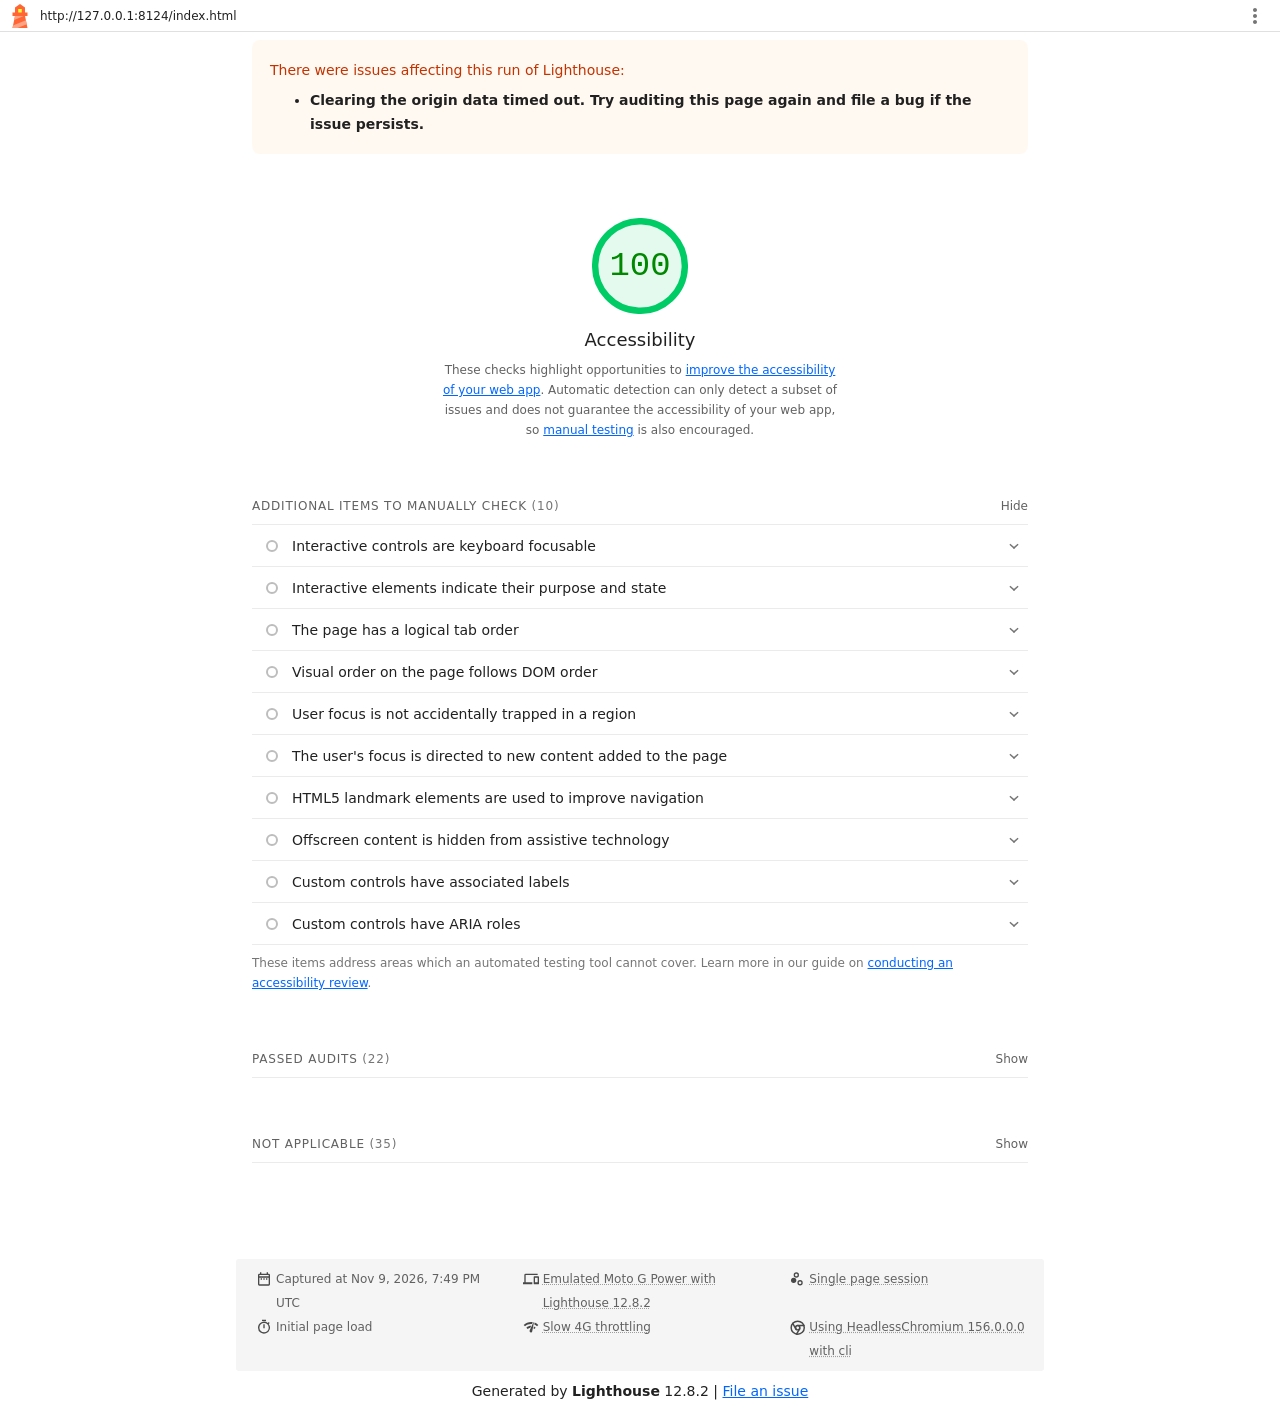
==== lighthouse/index.report.html @ 61748a42 "Сохранить три Lighthouse Accessibility отчёта: 100 из 100" ====
<!--
@license
Copyright 2018 Google LLC
SPDX-License-Identifier: Apache-2.0
-->
<!doctype html>
<html lang="en">
<head>
  <meta charset="utf-8">
  <meta name="viewport" content="width=device-width, initial-scale=1, minimum-scale=1">
  <link rel="icon" href='data:image/svg+xml;utf8,<svg fill="none" xmlns="http://www.w3.org/2000/svg" viewBox="0 0 48 48"><path d="m14 7 10-7 10 7v10h5v7h-5l5 24H9l5-24H9v-7h5V7Z" fill="%23F63"/><path d="M31.561 24H14l-1.689 8.105L31.561 24ZM18.983 48H9l1.022-4.907L35.723 32.27l1.663 7.98L18.983 48Z" fill="%23FFA385"/><path fill="%23FF3" d="M20.5 10h7v7h-7z"/></svg>'>
  <title>Lighthouse Report</title>
  <style>body {margin: 0}</style>
</head>
<body>
  <noscript>Lighthouse report requires JavaScript. Please enable.</noscript>

  <div id="lh-log"></div>

  <script>window.__LIGHTHOUSE_JSON__ = {"lighthouseVersion":"12.8.2","requestedUrl":"http://127.0.0.1:8124/index.html","mainDocumentUrl":"http://127.0.0.1:8124/index.html","finalDisplayedUrl":"http://127.0.0.1:8124/index.html","finalUrl":"http://127.0.0.1:8124/index.html","fetchTime":"2026-11-09T19:49:14.174Z","gatherMode":"navigation","runWarnings":["Clearing the origin data timed out. Try auditing this page again and file a bug if the issue persists."],"userAgent":"Mozilla/5.0 (Windows NT 10.0; Win64; x64) AppleWebKit/537.36 (KHTML, like Gecko) HeadlessChrome/156.0.0.0 Safari/537.36","environment":{"networkUserAgent":"Mozilla/5.0 (Linux; Android 11; moto g power (2022)) AppleWebKit/537.36 (KHTML, like Gecko) Chrome/136.0.0.0 Mobile Safari/537.36","hostUserAgent":"Mozilla/5.0 (Windows NT 10.0; Win64; x64) AppleWebKit/537.36 (KHTML, like Gecko) HeadlessChrome/156.0.0.0 Safari/537.36","benchmarkIndex":2380.5,"credits":{"axe-core":"4.14.0"}},"audits":{"accesskeys":{"id":"accesskeys","title":"`[accesskey]` values are unique","description":"Access keys let users quickly focus a part of the page. For proper navigation, each access key must be unique. [Learn more about access keys](https://dequeuniversity.com/rules/axe/4.10/accesskeys).","score":null,"scoreDisplayMode":"notApplicable"},"aria-allowed-attr":{"id":"aria-allowed-attr","title":"`[aria-*]` attributes match their roles","description":"Each ARIA `role` supports a specific subset of `aria-*` attributes. Mismatching these invalidates the `aria-*` attributes. [Learn how to match ARIA attributes to their roles](https://dequeuniversity.com/rules/axe/4.10/aria-allowed-attr).","score":1,"scoreDisplayMode":"binary","details":{"type":"table","headings":[{"key":"node","valueType":"node","subItemsHeading":{"key":"relatedNode","valueType":"node"},"label":"Failing Elements"}],"items":[]}},"aria-allowed-role":{"id":"aria-allowed-role","title":"Uses ARIA roles only on compatible elements","description":"Many HTML elements can only be assigned certain ARIA roles. Using ARIA roles where they are not allowed can interfere with the accessibility of the web page. [Learn more about ARIA roles](https://dequeuniversity.com/rules/axe/4.10/aria-allowed-role).","score":1,"scoreDisplayMode":"binary","details":{"type":"table","headings":[{"key":"node","valueType":"node","subItemsHeading":{"key":"relatedNode","valueType":"node"},"label":"Failing Elements"}],"items":[]}},"aria-command-name":{"id":"aria-command-name","title":"`button`, `link`, and `menuitem` elements have accessible names","description":"When an element doesn't have an accessible name, screen readers announce it with a generic name, making it unusable for users who rely on screen readers. [Learn how to make command elements more accessible](https://dequeuniversity.com/rules/axe/4.10/aria-command-name).","score":null,"scoreDisplayMode":"notApplicable"},"aria-conditional-attr":{"id":"aria-conditional-attr","title":"ARIA attributes are used as specified for the element's role","description":"Some ARIA attributes are only allowed on an element under certain conditions. [Learn more about conditional ARIA attributes](https://dequeuniversity.com/rules/axe/4.10/aria-conditional-attr).","score":1,"scoreDisplayMode":"binary","details":{"type":"table","headings":[{"key":"node","valueType":"node","subItemsHeading":{"key":"relatedNode","valueType":"node"},"label":"Failing Elements"}],"items":[]}},"aria-deprecated-role":{"id":"aria-deprecated-role","title":"Deprecated ARIA roles were not used","description":"Deprecated ARIA roles may not be processed correctly by assistive technology. [Learn more about deprecated ARIA roles](https://dequeuniversity.com/rules/axe/4.10/aria-deprecated-role).","score":null,"scoreDisplayMode":"notApplicable"},"aria-dialog-name":{"id":"aria-dialog-name","title":"Elements with `role=\"dialog\"` or `role=\"alertdialog\"` have accessible names.","description":"ARIA dialog elements without accessible names may prevent screen readers users from discerning the purpose of these elements. [Learn how to make ARIA dialog elements more accessible](https://dequeuniversity.com/rules/axe/4.10/aria-dialog-name).","score":null,"scoreDisplayMode":"notApplicable"},"aria-hidden-body":{"id":"aria-hidden-body","title":"`[aria-hidden=\"true\"]` is not present on the document `\u003cbody>`","description":"Assistive technologies, like screen readers, work inconsistently when `aria-hidden=\"true\"` is set on the document `\u003cbody>`. [Learn how `aria-hidden` affects the document body](https://dequeuniversity.com/rules/axe/4.10/aria-hidden-body).","score":1,"scoreDisplayMode":"binary","details":{"type":"table","headings":[{"key":"node","valueType":"node","subItemsHeading":{"key":"relatedNode","valueType":"node"},"label":"Failing Elements"}],"items":[]}},"aria-hidden-focus":{"id":"aria-hidden-focus","title":"`[aria-hidden=\"true\"]` elements do not contain focusable descendents","description":"Focusable descendents within an `[aria-hidden=\"true\"]` element prevent those interactive elements from being available to users of assistive technologies like screen readers. [Learn how `aria-hidden` affects focusable elements](https://dequeuniversity.com/rules/axe/4.10/aria-hidden-focus).","score":null,"scoreDisplayMode":"notApplicable"},"aria-input-field-name":{"id":"aria-input-field-name","title":"ARIA input fields have accessible names","description":"When an input field doesn't have an accessible name, screen readers announce it with a generic name, making it unusable for users who rely on screen readers. [Learn more about input field labels](https://dequeuniversity.com/rules/axe/4.10/aria-input-field-name).","score":null,"scoreDisplayMode":"notApplicable"},"aria-meter-name":{"id":"aria-meter-name","title":"ARIA `meter` elements have accessible names","description":"When a meter element doesn't have an accessible name, screen readers announce it with a generic name, making it unusable for users who rely on screen readers. [Learn how to name `meter` elements](https://dequeuniversity.com/rules/axe/4.10/aria-meter-name).","score":null,"scoreDisplayMode":"notApplicable"},"aria-progressbar-name":{"id":"aria-progressbar-name","title":"ARIA `progressbar` elements have accessible names","description":"When a `progressbar` element doesn't have an accessible name, screen readers announce it with a generic name, making it unusable for users who rely on screen readers. [Learn how to label `progressbar` elements](https://dequeuniversity.com/rules/axe/4.10/aria-progressbar-name).","score":null,"scoreDisplayMode":"notApplicable"},"aria-prohibited-attr":{"id":"aria-prohibited-attr","title":"Elements use only permitted ARIA attributes","description":"Using ARIA attributes in roles where they are prohibited can mean that important information is not communicated to users of assistive technologies. [Learn more about prohibited ARIA roles](https://dequeuniversity.com/rules/axe/4.10/aria-prohibited-attr).","score":1,"scoreDisplayMode":"binary","details":{"type":"table","headings":[{"key":"node","valueType":"node","subItemsHeading":{"key":"relatedNode","valueType":"node"},"label":"Failing Elements"}],"items":[]}},"aria-required-attr":{"id":"aria-required-attr","title":"`[role]`s have all required `[aria-*]` attributes","description":"Some ARIA roles have required attributes that describe the state of the element to screen readers. [Learn more about roles and required attributes](https://dequeuniversity.com/rules/axe/4.10/aria-required-attr).","score":null,"scoreDisplayMode":"notApplicable"},"aria-required-children":{"id":"aria-required-children","title":"Elements with an ARIA `[role]` that require children to contain a specific `[role]` have all required children.","description":"Some ARIA parent roles must contain specific child roles to perform their intended accessibility functions. [Learn more about roles and required children elements](https://dequeuniversity.com/rules/axe/4.10/aria-required-children).","score":null,"scoreDisplayMode":"notApplicable"},"aria-required-parent":{"id":"aria-required-parent","title":"`[role]`s are contained by their required parent element","description":"Some ARIA child roles must be contained by specific parent roles to properly perform their intended accessibility functions. [Learn more about ARIA roles and required parent element](https://dequeuniversity.com/rules/axe/4.10/aria-required-parent).","score":null,"scoreDisplayMode":"notApplicable"},"aria-roles":{"id":"aria-roles","title":"`[role]` values are valid","description":"ARIA roles must have valid values in order to perform their intended accessibility functions. [Learn more about valid ARIA roles](https://dequeuniversity.com/rules/axe/4.10/aria-roles).","score":null,"scoreDisplayMode":"notApplicable"},"aria-text":{"id":"aria-text","title":"Elements with the `role=text` attribute do not have focusable descendents.","description":"Adding `role=text` around a text node split by markup enables VoiceOver to treat it as one phrase, but the element's focusable descendents will not be announced. [Learn more about the `role=text` attribute](https://dequeuniversity.com/rules/axe/4.10/aria-text).","score":null,"scoreDisplayMode":"notApplicable"},"aria-toggle-field-name":{"id":"aria-toggle-field-name","title":"ARIA toggle fields have accessible names","description":"When a toggle field doesn't have an accessible name, screen readers announce it with a generic name, making it unusable for users who rely on screen readers. [Learn more about toggle fields](https://dequeuniversity.com/rules/axe/4.10/aria-toggle-field-name).","score":null,"scoreDisplayMode":"notApplicable"},"aria-tooltip-name":{"id":"aria-tooltip-name","title":"ARIA `tooltip` elements have accessible names","description":"When a tooltip element doesn't have an accessible name, screen readers announce it with a generic name, making it unusable for users who rely on screen readers. [Learn how to name `tooltip` elements](https://dequeuniversity.com/rules/axe/4.10/aria-tooltip-name).","score":null,"scoreDisplayMode":"notApplicable"},"aria-treeitem-name":{"id":"aria-treeitem-name","title":"ARIA `treeitem` elements have accessible names","description":"When a `treeitem` element doesn't have an accessible name, screen readers announce it with a generic name, making it unusable for users who rely on screen readers. [Learn more about labeling `treeitem` elements](https://dequeuniversity.com/rules/axe/4.10/aria-treeitem-name).","score":null,"scoreDisplayMode":"notApplicable"},"aria-valid-attr-value":{"id":"aria-valid-attr-value","title":"`[aria-*]` attributes have valid values","description":"Assistive technologies, like screen readers, can't interpret ARIA attributes with invalid values. [Learn more about valid values for ARIA attributes](https://dequeuniversity.com/rules/axe/4.10/aria-valid-attr-value).","score":1,"scoreDisplayMode":"binary","details":{"type":"table","headings":[{"key":"node","valueType":"node","subItemsHeading":{"key":"relatedNode","valueType":"node"},"label":"Failing Elements"}],"items":[]}},"aria-valid-attr":{"id":"aria-valid-attr","title":"`[aria-*]` attributes are valid and not misspelled","description":"Assistive technologies, like screen readers, can't interpret ARIA attributes with invalid names. [Learn more about valid ARIA attributes](https://dequeuniversity.com/rules/axe/4.10/aria-valid-attr).","score":1,"scoreDisplayMode":"binary","details":{"type":"table","headings":[{"key":"node","valueType":"node","subItemsHeading":{"key":"relatedNode","valueType":"node"},"label":"Failing Elements"}],"items":[]}},"button-name":{"id":"button-name","title":"Buttons have an accessible name","description":"When a button doesn't have an accessible name, screen readers announce it as \"button\", making it unusable for users who rely on screen readers. [Learn how to make buttons more accessible](https://dequeuniversity.com/rules/axe/4.10/button-name).","score":1,"scoreDisplayMode":"binary","details":{"type":"table","headings":[{"key":"node","valueType":"node","subItemsHeading":{"key":"relatedNode","valueType":"node"},"label":"Failing Elements"}],"items":[]}},"bypass":{"id":"bypass","title":"The page contains a heading, skip link, or landmark region","description":"Adding ways to bypass repetitive content lets keyboard users navigate the page more efficiently. [Learn more about bypass blocks](https://dequeuniversity.com/rules/axe/4.10/bypass).","score":null,"scoreDisplayMode":"notApplicable"},"color-contrast":{"id":"color-contrast","title":"Background and foreground colors have a sufficient contrast ratio","description":"Low-contrast text is difficult or impossible for many users to read. [Learn how to provide sufficient color contrast](https://dequeuniversity.com/rules/axe/4.10/color-contrast).","score":1,"scoreDisplayMode":"binary","details":{"type":"table","headings":[{"key":"node","valueType":"node","subItemsHeading":{"key":"relatedNode","valueType":"node"},"label":"Failing Elements"}],"items":[]}},"definition-list":{"id":"definition-list","title":"`\u003cdl>`'s contain only properly-ordered `\u003cdt>` and `\u003cdd>` groups, `\u003cscript>`, `\u003ctemplate>` or `\u003cdiv>` elements.","description":"When definition lists are not properly marked up, screen readers may produce confusing or inaccurate output. [Learn how to structure definition lists correctly](https://dequeuniversity.com/rules/axe/4.10/definition-list).","score":null,"scoreDisplayMode":"notApplicable"},"dlitem":{"id":"dlitem","title":"Definition list items are wrapped in `\u003cdl>` elements","description":"Definition list items (`\u003cdt>` and `\u003cdd>`) must be wrapped in a parent `\u003cdl>` element to ensure that screen readers can properly announce them. [Learn how to structure definition lists correctly](https://dequeuniversity.com/rules/axe/4.10/dlitem).","score":null,"scoreDisplayMode":"notApplicable"},"document-title":{"id":"document-title","title":"Document has a `\u003ctitle>` element","description":"The title gives screen reader users an overview of the page, and search engine users rely on it heavily to determine if a page is relevant to their search. [Learn more about document titles](https://dequeuniversity.com/rules/axe/4.10/document-title).","score":1,"scoreDisplayMode":"binary","details":{"type":"table","headings":[{"key":"node","valueType":"node","subItemsHeading":{"key":"relatedNode","valueType":"node"},"label":"Failing Elements"}],"items":[]}},"duplicate-id-aria":{"id":"duplicate-id-aria","title":"ARIA IDs are unique","description":"The value of an ARIA ID must be unique to prevent other instances from being overlooked by assistive technologies. [Learn how to fix duplicate ARIA IDs](https://dequeuniversity.com/rules/axe/4.10/duplicate-id-aria).","score":null,"scoreDisplayMode":"notApplicable"},"empty-heading":{"id":"empty-heading","title":"All heading elements contain content.","description":"A heading with no content or inaccessible text prevent screen reader users from accessing information on the page's structure. [Learn more about headings](https://dequeuniversity.com/rules/axe/4.10/empty-heading).","score":null,"scoreDisplayMode":"notApplicable"},"form-field-multiple-labels":{"id":"form-field-multiple-labels","title":"No form fields have multiple labels","description":"Form fields with multiple labels can be confusingly announced by assistive technologies like screen readers which use either the first, the last, or all of the labels. [Learn how to use form labels](https://dequeuniversity.com/rules/axe/4.10/form-field-multiple-labels).","score":null,"scoreDisplayMode":"notApplicable"},"frame-title":{"id":"frame-title","title":"`\u003cframe>` or `\u003ciframe>` elements have a title","description":"Screen reader users rely on frame titles to describe the contents of frames. [Learn more about frame titles](https://dequeuniversity.com/rules/axe/4.10/frame-title).","score":null,"scoreDisplayMode":"notApplicable"},"heading-order":{"id":"heading-order","title":"Heading elements appear in a sequentially-descending order","description":"Properly ordered headings that do not skip levels convey the semantic structure of the page, making it easier to navigate and understand when using assistive technologies. [Learn more about heading order](https://dequeuniversity.com/rules/axe/4.10/heading-order).","score":1,"scoreDisplayMode":"binary","details":{"type":"table","headings":[{"key":"node","valueType":"node","subItemsHeading":{"key":"relatedNode","valueType":"node"},"label":"Failing Elements"}],"items":[]}},"html-has-lang":{"id":"html-has-lang","title":"`\u003chtml>` element has a `[lang]` attribute","description":"If a page doesn't specify a `lang` attribute, a screen reader assumes that the page is in the default language that the user chose when setting up the screen reader. If the page isn't actually in the default language, then the screen reader might not announce the page's text correctly. [Learn more about the `lang` attribute](https://dequeuniversity.com/rules/axe/4.10/html-has-lang).","score":1,"scoreDisplayMode":"binary","details":{"type":"table","headings":[{"key":"node","valueType":"node","subItemsHeading":{"key":"relatedNode","valueType":"node"},"label":"Failing Elements"}],"items":[]}},"html-lang-valid":{"id":"html-lang-valid","title":"`\u003chtml>` element has a valid value for its `[lang]` attribute","description":"Specifying a valid [BCP 47 language](https://www.w3.org/International/questions/qa-choosing-language-tags#question) helps screen readers announce text properly. [Learn how to use the `lang` attribute](https://dequeuniversity.com/rules/axe/4.10/html-lang-valid).","score":1,"scoreDisplayMode":"binary","details":{"type":"table","headings":[{"key":"node","valueType":"node","subItemsHeading":{"key":"relatedNode","valueType":"node"},"label":"Failing Elements"}],"items":[]}},"html-xml-lang-mismatch":{"id":"html-xml-lang-mismatch","title":"`\u003chtml>` element has an `[xml:lang]` attribute with the same base language as the `[lang]` attribute.","description":"If the webpage does not specify a consistent language, then the screen reader might not announce the page's text correctly. [Learn more about the `lang` attribute](https://dequeuniversity.com/rules/axe/4.10/html-xml-lang-mismatch).","score":null,"scoreDisplayMode":"notApplicable"},"identical-links-same-purpose":{"id":"identical-links-same-purpose","title":"Identical links have the same purpose.","description":"Links with the same destination should have the same description, to help users understand the link's purpose and decide whether to follow it. [Learn more about identical links](https://dequeuniversity.com/rules/axe/4.10/identical-links-same-purpose).","score":1,"scoreDisplayMode":"informative","details":{"type":"table","headings":[{"key":"node","valueType":"node","subItemsHeading":{"key":"relatedNode","valueType":"node"},"label":"Failing Elements"}],"items":[{"node":{"type":"node","lhId":"1-0-A","path":"1,HTML,1,BODY,2,MAIN,5,SECTION,2,A","selector":"body > main#main-content > section#contacts > a","boundingRect":{"top":3106,"bottom":3123,"left":16,"right":85,"width":69,"height":17},"snippet":"\u003ca href=\"contacts.html\">","nodeLabel":"Контакты","explanation":"Fix all of the following:\n  Check that links have the same purpose, or are intentionally ambiguous."},"subItems":{"type":"subitems","items":[{"relatedNode":{"type":"node","lhId":"1-1-A","path":"1,HTML,1,BODY,3,FOOTER,0,DIV,3,A","selector":"body > footer.site-footer > div.site-footer__inner > a","boundingRect":{"top":3328,"bottom":3352,"left":16,"right":85,"width":69,"height":24},"snippet":"\u003ca href=\"index.html#contacts\">","nodeLabel":"Контакты"}}]}}],"debugData":{"type":"debugdata","impact":"minor","tags":["cat.semantics","wcag2aaa","wcag249"]}}},"image-alt":{"id":"image-alt","title":"Image elements have `[alt]` attributes","description":"Informative elements should aim for short, descriptive alternate text. Decorative elements can be ignored with an empty alt attribute. [Learn more about the `alt` attribute](https://dequeuniversity.com/rules/axe/4.10/image-alt).","score":1,"scoreDisplayMode":"binary","details":{"type":"table","headings":[{"key":"node","valueType":"node","subItemsHeading":{"key":"relatedNode","valueType":"node"},"label":"Failing Elements"}],"items":[]}},"image-redundant-alt":{"id":"image-redundant-alt","title":"Image elements do not have `[alt]` attributes that are redundant text.","description":"Informative elements should aim for short, descriptive alternative text. Alternative text that is exactly the same as the text adjacent to the link or image is potentially confusing for screen reader users, because the text will be read twice. [Learn more about the `alt` attribute](https://dequeuniversity.com/rules/axe/4.10/image-redundant-alt).","score":1,"scoreDisplayMode":"binary","details":{"type":"table","headings":[{"key":"node","valueType":"node","subItemsHeading":{"key":"relatedNode","valueType":"node"},"label":"Failing Elements"}],"items":[]}},"input-button-name":{"id":"input-button-name","title":"Input buttons have discernible text.","description":"Adding discernable and accessible text to input buttons may help screen reader users understand the purpose of the input button. [Learn more about input buttons](https://dequeuniversity.com/rules/axe/4.10/input-button-name).","score":null,"scoreDisplayMode":"notApplicable"},"input-image-alt":{"id":"input-image-alt","title":"`\u003cinput type=\"image\">` elements have `[alt]` text","description":"When an image is being used as an `\u003cinput>` button, providing alternative text can help screen reader users understand the purpose of the button. [Learn about input image alt text](https://dequeuniversity.com/rules/axe/4.10/input-image-alt).","score":null,"scoreDisplayMode":"notApplicable"},"label-content-name-mismatch":{"id":"label-content-name-mismatch","title":"Elements with visible text labels have matching accessible names.","description":"Visible text labels that do not match the accessible name can result in a confusing experience for screen reader users. [Learn more about accessible names](https://dequeuniversity.com/rules/axe/4.10/label-content-name-mismatch).","score":null,"scoreDisplayMode":"notApplicable"},"label":{"id":"label","title":"Form elements have associated labels","description":"Labels ensure that form controls are announced properly by assistive technologies, like screen readers. [Learn more about form element labels](https://dequeuniversity.com/rules/axe/4.10/label).","score":null,"scoreDisplayMode":"notApplicable"},"landmark-one-main":{"id":"landmark-one-main","title":"Document has a main landmark.","description":"One main landmark helps screen reader users navigate a web page. [Learn more about landmarks](https://dequeuniversity.com/rules/axe/4.10/landmark-one-main).","score":null,"scoreDisplayMode":"notApplicable"},"link-name":{"id":"link-name","title":"Links have a discernible name","description":"Link text (and alternate text for images, when used as links) that is discernible, unique, and focusable improves the navigation experience for screen reader users. [Learn how to make links accessible](https://dequeuniversity.com/rules/axe/4.10/link-name).","score":1,"scoreDisplayMode":"binary","details":{"type":"table","headings":[{"key":"node","valueType":"node","subItemsHeading":{"key":"relatedNode","valueType":"node"},"label":"Failing Elements"}],"items":[]}},"link-in-text-block":{"id":"link-in-text-block","title":"Links are distinguishable without relying on color.","description":"Low-contrast text is difficult or impossible for many users to read. Link text that is discernible improves the experience for users with low vision. [Learn how to make links distinguishable](https://dequeuniversity.com/rules/axe/4.10/link-in-text-block).","score":null,"scoreDisplayMode":"notApplicable"},"list":{"id":"list","title":"Lists contain only `\u003cli>` elements and script supporting elements (`\u003cscript>` and `\u003ctemplate>`).","description":"Screen readers have a specific way of announcing lists. Ensuring proper list structure aids screen reader output. [Learn more about proper list structure](https://dequeuniversity.com/rules/axe/4.10/list).","score":1,"scoreDisplayMode":"binary","details":{"type":"table","headings":[{"key":"node","valueType":"node","subItemsHeading":{"key":"relatedNode","valueType":"node"},"label":"Failing Elements"}],"items":[]}},"listitem":{"id":"listitem","title":"List items (`\u003cli>`) are contained within `\u003cul>`, `\u003col>` or `\u003cmenu>` parent elements","description":"Screen readers require list items (`\u003cli>`) to be contained within a parent `\u003cul>`, `\u003col>` or `\u003cmenu>` to be announced properly. [Learn more about proper list structure](https://dequeuniversity.com/rules/axe/4.10/listitem).","score":1,"scoreDisplayMode":"binary","details":{"type":"table","headings":[{"key":"node","valueType":"node","subItemsHeading":{"key":"relatedNode","valueType":"node"},"label":"Failing Elements"}],"items":[]}},"meta-refresh":{"id":"meta-refresh","title":"The document does not use `\u003cmeta http-equiv=\"refresh\">`","description":"Users do not expect a page to refresh automatically, and doing so will move focus back to the top of the page. This may create a frustrating or confusing experience. [Learn more about the refresh meta tag](https://dequeuniversity.com/rules/axe/4.10/meta-refresh).","score":null,"scoreDisplayMode":"notApplicable"},"meta-viewport":{"id":"meta-viewport","title":"`[user-scalable=\"no\"]` is not used in the `\u003cmeta name=\"viewport\">` element and the `[maximum-scale]` attribute is not less than 5.","description":"Disabling zooming is problematic for users with low vision who rely on screen magnification to properly see the contents of a web page. [Learn more about the viewport meta tag](https://dequeuniversity.com/rules/axe/4.10/meta-viewport).","score":1,"scoreDisplayMode":"binary","details":{"type":"table","headings":[{"key":"node","valueType":"node","subItemsHeading":{"key":"relatedNode","valueType":"node"},"label":"Failing Elements"}],"items":[]}},"object-alt":{"id":"object-alt","title":"`\u003cobject>` elements have alternate text","description":"Screen readers cannot translate non-text content. Adding alternate text to `\u003cobject>` elements helps screen readers convey meaning to users. [Learn more about alt text for `object` elements](https://dequeuniversity.com/rules/axe/4.10/object-alt).","score":null,"scoreDisplayMode":"notApplicable"},"select-name":{"id":"select-name","title":"Select elements have associated label elements.","description":"Form elements without effective labels can create frustrating experiences for screen reader users. [Learn more about the `select` element](https://dequeuniversity.com/rules/axe/4.10/select-name).","score":null,"scoreDisplayMode":"notApplicable"},"skip-link":{"id":"skip-link","title":"Skip links are focusable.","description":"Including a skip link can help users skip to the main content to save time. [Learn more about skip links](https://dequeuniversity.com/rules/axe/4.10/skip-link).","score":1,"scoreDisplayMode":"binary","details":{"type":"table","headings":[{"key":"node","valueType":"node","subItemsHeading":{"key":"relatedNode","valueType":"node"},"label":"Failing Elements"}],"items":[]}},"tabindex":{"id":"tabindex","title":"No element has a `[tabindex]` value greater than 0","description":"A value greater than 0 implies an explicit navigation ordering. Although technically valid, this often creates frustrating experiences for users who rely on assistive technologies. [Learn more about the `tabindex` attribute](https://dequeuniversity.com/rules/axe/4.10/tabindex).","score":1,"scoreDisplayMode":"binary","details":{"type":"table","headings":[{"key":"node","valueType":"node","subItemsHeading":{"key":"relatedNode","valueType":"node"},"label":"Failing Elements"}],"items":[]}},"table-duplicate-name":{"id":"table-duplicate-name","title":"Tables have different content in the summary attribute and `\u003ccaption>`.","description":"The summary attribute should describe the table structure, while `\u003ccaption>` should have the onscreen title. Accurate table mark-up helps users of screen readers. [Learn more about summary and caption](https://dequeuniversity.com/rules/axe/4.10/table-duplicate-name).","score":null,"scoreDisplayMode":"notApplicable"},"table-fake-caption":{"id":"table-fake-caption","title":"Tables use `\u003ccaption>` instead of cells with the `[colspan]` attribute to indicate a caption.","description":"Screen readers have features to make navigating tables easier. Ensuring that tables use the actual caption element instead of cells with the `[colspan]` attribute may improve the experience for screen reader users. [Learn more about captions](https://dequeuniversity.com/rules/axe/4.10/table-fake-caption).","score":null,"scoreDisplayMode":"notApplicable"},"target-size":{"id":"target-size","title":"Touch targets have sufficient size and spacing.","description":"Touch targets with sufficient size and spacing help users who may have difficulty targeting small controls to activate the targets. [Learn more about touch targets](https://dequeuniversity.com/rules/axe/4.10/target-size).","score":1,"scoreDisplayMode":"binary","details":{"type":"table","headings":[{"key":"node","valueType":"node","subItemsHeading":{"key":"relatedNode","valueType":"node"},"label":"Failing Elements"}],"items":[]}},"td-has-header":{"id":"td-has-header","title":"`\u003ctd>` elements in a large `\u003ctable>` have one or more table headers.","description":"Screen readers have features to make navigating tables easier. Ensuring that `\u003ctd>` elements in a large table (3 or more cells in width and height) have an associated table header may improve the experience for screen reader users. [Learn more about table headers](https://dequeuniversity.com/rules/axe/4.10/td-has-header).","score":null,"scoreDisplayMode":"notApplicable"},"td-headers-attr":{"id":"td-headers-attr","title":"Cells in a `\u003ctable>` element that use the `[headers]` attribute refer to table cells within the same table.","description":"Screen readers have features to make navigating tables easier. Ensuring `\u003ctd>` cells using the `[headers]` attribute only refer to other cells in the same table may improve the experience for screen reader users. [Learn more about the `headers` attribute](https://dequeuniversity.com/rules/axe/4.10/td-headers-attr).","score":null,"scoreDisplayMode":"notApplicable"},"th-has-data-cells":{"id":"th-has-data-cells","title":"`\u003cth>` elements and elements with `[role=\"columnheader\"/\"rowheader\"]` have data cells they describe.","description":"Screen readers have features to make navigating tables easier. Ensuring table headers always refer to some set of cells may improve the experience for screen reader users. [Learn more about table headers](https://dequeuniversity.com/rules/axe/4.10/th-has-data-cells).","score":null,"scoreDisplayMode":"notApplicable"},"valid-lang":{"id":"valid-lang","title":"`[lang]` attributes have a valid value","description":"Specifying a valid [BCP 47 language](https://www.w3.org/International/questions/qa-choosing-language-tags#question) on elements helps ensure that text is pronounced correctly by a screen reader. [Learn how to use the `lang` attribute](https://dequeuniversity.com/rules/axe/4.10/valid-lang).","score":null,"scoreDisplayMode":"notApplicable"},"video-caption":{"id":"video-caption","title":"`\u003cvideo>` elements contain a `\u003ctrack>` element with `[kind=\"captions\"]`","description":"When a video provides a caption it is easier for deaf and hearing impaired users to access its information. [Learn more about video captions](https://dequeuniversity.com/rules/axe/4.10/video-caption).","score":null,"scoreDisplayMode":"notApplicable"},"custom-controls-labels":{"id":"custom-controls-labels","title":"Custom controls have associated labels","description":"Custom interactive controls have associated labels, provided by aria-label or aria-labelledby. [Learn more about custom controls and labels](https://developer.chrome.com/docs/lighthouse/accessibility/custom-controls-labels/).","score":null,"scoreDisplayMode":"manual"},"custom-controls-roles":{"id":"custom-controls-roles","title":"Custom controls have ARIA roles","description":"Custom interactive controls have appropriate ARIA roles. [Learn how to add roles to custom controls](https://developer.chrome.com/docs/lighthouse/accessibility/custom-control-roles/).","score":null,"scoreDisplayMode":"manual"},"focus-traps":{"id":"focus-traps","title":"User focus is not accidentally trapped in a region","description":"A user can tab into and out of any control or region without accidentally trapping their focus. [Learn how to avoid focus traps](https://developer.chrome.com/docs/lighthouse/accessibility/focus-traps/).","score":null,"scoreDisplayMode":"manual"},"focusable-controls":{"id":"focusable-controls","title":"Interactive controls are keyboard focusable","description":"Custom interactive controls are keyboard focusable and display a focus indicator. [Learn how to make custom controls focusable](https://developer.chrome.com/docs/lighthouse/accessibility/focusable-controls/).","score":null,"scoreDisplayMode":"manual"},"interactive-element-affordance":{"id":"interactive-element-affordance","title":"Interactive elements indicate their purpose and state","description":"Interactive elements, such as links and buttons, should indicate their state and be distinguishable from non-interactive elements. [Learn how to decorate interactive elements with affordance hints](https://developer.chrome.com/docs/lighthouse/accessibility/interactive-element-affordance/).","score":null,"scoreDisplayMode":"manual"},"logical-tab-order":{"id":"logical-tab-order","title":"The page has a logical tab order","description":"Tabbing through the page follows the visual layout. Users cannot focus elements that are offscreen. [Learn more about logical tab ordering](https://developer.chrome.com/docs/lighthouse/accessibility/logical-tab-order/).","score":null,"scoreDisplayMode":"manual"},"managed-focus":{"id":"managed-focus","title":"The user's focus is directed to new content added to the page","description":"If new content, such as a dialog, is added to the page, the user's focus is directed to it. [Learn how to direct focus to new content](https://developer.chrome.com/docs/lighthouse/accessibility/managed-focus/).","score":null,"scoreDisplayMode":"manual"},"offscreen-content-hidden":{"id":"offscreen-content-hidden","title":"Offscreen content is hidden from assistive technology","description":"Offscreen content is hidden with display: none or aria-hidden=true. [Learn how to properly hide offscreen content](https://developer.chrome.com/docs/lighthouse/accessibility/offscreen-content-hidden/).","score":null,"scoreDisplayMode":"manual"},"use-landmarks":{"id":"use-landmarks","title":"HTML5 landmark elements are used to improve navigation","description":"Landmark elements (`\u003cmain>`, `\u003cnav>`, etc.) are used to improve the keyboard navigation of the page for assistive technology. [Learn more about landmark elements](https://developer.chrome.com/docs/lighthouse/accessibility/use-landmarks/).","score":null,"scoreDisplayMode":"manual"},"visual-order-follows-dom":{"id":"visual-order-follows-dom","title":"Visual order on the page follows DOM order","description":"DOM order matches the visual order, improving navigation for assistive technology. [Learn more about DOM and visual ordering](https://developer.chrome.com/docs/lighthouse/accessibility/visual-order-follows-dom/).","score":null,"scoreDisplayMode":"manual"}},"configSettings":{"output":["html","json"],"maxWaitForFcp":30000,"maxWaitForLoad":45000,"pauseAfterFcpMs":1000,"pauseAfterLoadMs":1000,"networkQuietThresholdMs":1000,"cpuQuietThresholdMs":1000,"formFactor":"mobile","throttling":{"rttMs":150,"throughputKbps":1638.4,"requestLatencyMs":562.5,"downloadThroughputKbps":1474.5600000000002,"uploadThroughputKbps":675,"cpuSlowdownMultiplier":4},"throttlingMethod":"simulate","screenEmulation":{"mobile":true,"width":412,"height":823,"deviceScaleFactor":1.75,"disabled":false},"emulatedUserAgent":"Mozilla/5.0 (Linux; Android 11; moto g power (2022)) AppleWebKit/537.36 (KHTML, like Gecko) Chrome/136.0.0.0 Mobile Safari/537.36","auditMode":false,"gatherMode":false,"clearStorageTypes":["file_systems","shader_cache","service_workers","cache_storage"],"disableStorageReset":false,"debugNavigation":false,"channel":"cli","usePassiveGathering":false,"disableFullPageScreenshot":false,"skipAboutBlank":false,"blankPage":"about:blank","ignoreStatusCode":false,"locale":"en-US","blockedUrlPatterns":null,"additionalTraceCategories":null,"extraHeaders":null,"precomputedLanternData":null,"onlyAudits":null,"onlyCategories":["accessibility"],"skipAudits":null},"categories":{"accessibility":{"title":"Accessibility","description":"These checks highlight opportunities to [improve the accessibility of your web app](https://developer.chrome.com/docs/lighthouse/accessibility/). Automatic detection can only detect a subset of issues and does not guarantee the accessibility of your web app, so [manual testing](https://web.dev/articles/how-to-review) is also encouraged.","manualDescription":"These items address areas which an automated testing tool cannot cover. Learn more in our guide on [conducting an accessibility review](https://web.dev/articles/how-to-review).","supportedModes":["navigation","snapshot"],"auditRefs":[{"id":"accesskeys","weight":0,"group":"a11y-navigation"},{"id":"aria-allowed-attr","weight":10,"group":"a11y-aria"},{"id":"aria-allowed-role","weight":1,"group":"a11y-aria"},{"id":"aria-command-name","weight":0,"group":"a11y-aria"},{"id":"aria-conditional-attr","weight":7,"group":"a11y-aria"},{"id":"aria-deprecated-role","weight":0,"group":"a11y-aria"},{"id":"aria-dialog-name","weight":0,"group":"a11y-aria"},{"id":"aria-hidden-body","weight":10,"group":"a11y-aria"},{"id":"aria-hidden-focus","weight":0,"group":"a11y-aria"},{"id":"aria-input-field-name","weight":0,"group":"a11y-aria"},{"id":"aria-meter-name","weight":0,"group":"a11y-aria"},{"id":"aria-progressbar-name","weight":0,"group":"a11y-aria"},{"id":"aria-prohibited-attr","weight":7,"group":"a11y-aria"},{"id":"aria-required-attr","weight":0,"group":"a11y-aria"},{"id":"aria-required-children","weight":0,"group":"a11y-aria"},{"id":"aria-required-parent","weight":0,"group":"a11y-aria"},{"id":"aria-roles","weight":0,"group":"a11y-aria"},{"id":"aria-text","weight":0,"group":"a11y-aria"},{"id":"aria-toggle-field-name","weight":0,"group":"a11y-aria"},{"id":"aria-tooltip-name","weight":0,"group":"a11y-aria"},{"id":"aria-treeitem-name","weight":0,"group":"a11y-aria"},{"id":"aria-valid-attr-value","weight":10,"group":"a11y-aria"},{"id":"aria-valid-attr","weight":10,"group":"a11y-aria"},{"id":"button-name","weight":10,"group":"a11y-names-labels"},{"id":"bypass","weight":0,"group":"a11y-navigation"},{"id":"color-contrast","weight":7,"group":"a11y-color-contrast"},{"id":"definition-list","weight":0,"group":"a11y-tables-lists"},{"id":"dlitem","weight":0,"group":"a11y-tables-lists"},{"id":"document-title","weight":7,"group":"a11y-names-labels"},{"id":"duplicate-id-aria","weight":0,"group":"a11y-aria"},{"id":"form-field-multiple-labels","weight":0,"group":"a11y-names-labels"},{"id":"frame-title","weight":0,"group":"a11y-names-labels"},{"id":"heading-order","weight":3,"group":"a11y-navigation"},{"id":"html-has-lang","weight":7,"group":"a11y-language"},{"id":"html-lang-valid","weight":7,"group":"a11y-language"},{"id":"html-xml-lang-mismatch","weight":0,"group":"a11y-language"},{"id":"image-alt","weight":10,"group":"a11y-names-labels"},{"id":"image-redundant-alt","weight":1,"group":"a11y-names-labels"},{"id":"input-button-name","weight":0,"group":"a11y-names-labels"},{"id":"input-image-alt","weight":0,"group":"a11y-names-labels"},{"id":"label","weight":0,"group":"a11y-names-labels"},{"id":"link-in-text-block","weight":0,"group":"a11y-color-contrast"},{"id":"link-name","weight":7,"group":"a11y-names-labels"},{"id":"list","weight":7,"group":"a11y-tables-lists"},{"id":"listitem","weight":7,"group":"a11y-tables-lists"},{"id":"meta-refresh","weight":0,"group":"a11y-best-practices"},{"id":"meta-viewport","weight":10,"group":"a11y-best-practices"},{"id":"object-alt","weight":0,"group":"a11y-names-labels"},{"id":"select-name","weight":0,"group":"a11y-names-labels"},{"id":"skip-link","weight":3,"group":"a11y-names-labels"},{"id":"tabindex","weight":7,"group":"a11y-navigation"},{"id":"table-duplicate-name","weight":0,"group":"a11y-tables-lists"},{"id":"target-size","weight":7,"group":"a11y-best-practices"},{"id":"td-headers-attr","weight":0,"group":"a11y-tables-lists"},{"id":"th-has-data-cells","weight":0,"group":"a11y-tables-lists"},{"id":"valid-lang","weight":0,"group":"a11y-language"},{"id":"video-caption","weight":0,"group":"a11y-audio-video"},{"id":"focusable-controls","weight":0},{"id":"interactive-element-affordance","weight":0},{"id":"logical-tab-order","weight":0},{"id":"visual-order-follows-dom","weight":0},{"id":"focus-traps","weight":0},{"id":"managed-focus","weight":0},{"id":"use-landmarks","weight":0},{"id":"offscreen-content-hidden","weight":0},{"id":"custom-controls-labels","weight":0},{"id":"custom-controls-roles","weight":0},{"id":"empty-heading","weight":0,"group":"hidden"},{"id":"identical-links-same-purpose","weight":0,"group":"hidden"},{"id":"landmark-one-main","weight":0,"group":"hidden"},{"id":"label-content-name-mismatch","weight":0,"group":"hidden"},{"id":"table-fake-caption","weight":0,"group":"hidden"},{"id":"td-has-header","weight":0,"group":"hidden"}],"id":"accessibility","score":1}},"categoryGroups":{"metrics":{"title":"Metrics"},"insights":{"title":"Insights","description":"These insights are also available in the Chrome DevTools Performance Panel - [record a trace](https://developer.chrome.com/docs/devtools/performance/reference) to view more detailed information."},"diagnostics":{"title":"Diagnostics","description":"More information about the performance of your application. These numbers don't [directly affect](https://developer.chrome.com/docs/lighthouse/performance/performance-scoring/) the Performance score."},"a11y-best-practices":{"title":"Best practices","description":"These items highlight common accessibility best practices."},"a11y-color-contrast":{"title":"Contrast","description":"These are opportunities to improve the legibility of your content."},"a11y-names-labels":{"title":"Names and labels","description":"These are opportunities to improve the semantics of the controls in your application. This may enhance the experience for users of assistive technology, like a screen reader."},"a11y-navigation":{"title":"Navigation","description":"These are opportunities to improve keyboard navigation in your application."},"a11y-aria":{"title":"ARIA","description":"These are opportunities to improve the usage of ARIA in your application which may enhance the experience for users of assistive technology, like a screen reader."},"a11y-language":{"title":"Internationalization and localization","description":"These are opportunities to improve the interpretation of your content by users in different locales."},"a11y-audio-video":{"title":"Audio and video","description":"These are opportunities to provide alternative content for audio and video. This may improve the experience for users with hearing or vision impairments."},"a11y-tables-lists":{"title":"Tables and lists","description":"These are opportunities to improve the experience of reading tabular or list data using assistive technology, like a screen reader."},"seo-mobile":{"title":"Mobile Friendly","description":"Make sure your pages are mobile friendly so users don’t have to pinch or zoom in order to read the content pages. [Learn how to make pages mobile-friendly](https://developers.google.com/search/mobile-sites/)."},"seo-content":{"title":"Content Best Practices","description":"Format your HTML in a way that enables crawlers to better understand your app’s content."},"seo-crawl":{"title":"Crawling and Indexing","description":"To appear in search results, crawlers need access to your app."},"best-practices-trust-safety":{"title":"Trust and Safety"},"best-practices-ux":{"title":"User Experience"},"best-practices-browser-compat":{"title":"Browser Compatibility"},"best-practices-general":{"title":"General"},"hidden":{"title":""}},"stackPacks":[],"entities":[{"name":"127.0.0.1","origins":["http://127.0.0.1:8124"],"isFirstParty":true,"isUnrecognized":true}],"fullPageScreenshot":{"screenshot":{"data":"[data-uri]","width":412,"height":3376},"nodes":{"1-0-A":{"id":"","top":3106,"bottom":3123,"left":16,"right":85,"width":69,"height":17},"1-1-A":{"id":"","top":3328,"bottom":3352,"left":16,"right":85,"width":69,"height":24}}},"timing":{"entries":[{"startTime":10206.1,"name":"lh:config","duration":1595.18,"entryType":"measure"},{"startTime":10207.65,"name":"lh:config:resolveArtifactsToDefns","duration":77.72,"entryType":"measure"},{"startTime":11801.46,"name":"lh:runner:gather","duration":40139.86,"entryType":"measure"},{"startTime":12747.9,"name":"lh:driver:connect","duration":7.02,"entryType":"measure"},{"startTime":12755.17,"name":"lh:driver:navigate","duration":9.59,"entryType":"measure"},{"startTime":12765.24,"name":"lh:gather:getBenchmarkIndex","duration":1008.13,"entryType":"measure"},{"startTime":13773.52,"name":"lh:gather:getVersion","duration":0.79,"entryType":"measure"},{"startTime":13774.42,"name":"lh:gather:getDevicePixelRatio","duration":71.4,"entryType":"measure"},{"startTime":13847.37,"name":"lh:prepare:navigationMode","duration":33796.51,"entryType":"measure"},{"startTime":13872.48,"name":"lh:storage:clearDataForOrigin","duration":5000.76,"entryType":"measure"},{"startTime":18873.35,"name":"lh:storage:clearBrowserCaches","duration":28767.27,"entryType":"measure"},{"startTime":47642,"name":"lh:gather:prepareThrottlingAndNetwork","duration":1.85,"entryType":"measure"},{"startTime":47651.08,"name":"lh:driver:navigate","duration":2797.28,"entryType":"measure"},{"startTime":50451.5,"name":"lh:computed:NetworkRecords","duration":0.92,"entryType":"measure"},{"startTime":50452.99,"name":"lh:gather:getArtifact:DevtoolsLog","duration":0.04,"entryType":"measure"},{"startTime":50453.04,"name":"lh:gather:getArtifact:Accessibility","duration":261.55,"entryType":"measure"},{"startTime":50714.85,"name":"lh:gather:getArtifact:NetworkUserAgent","duration":0.1,"entryType":"measure"},{"startTime":50714.97,"name":"lh:gather:getArtifact:Stacks","duration":10.92,"entryType":"measure"},{"startTime":50715.07,"name":"lh:gather:collectStacks","duration":10.8,"entryType":"measure"},{"startTime":50725.92,"name":"lh:gather:getArtifact:FullPageScreenshot","duration":1189.42,"entryType":"measure"},{"startTime":51941.68,"name":"lh:runner:audit","duration":363.89,"entryType":"measure"},{"startTime":51941.8,"name":"lh:runner:auditing","duration":363.2,"entryType":"measure"},{"startTime":51944.51,"name":"lh:audit:accesskeys","duration":4.17,"entryType":"measure"},{"startTime":51950.34,"name":"lh:audit:aria-allowed-attr","duration":16.96,"entryType":"measure"},{"startTime":51968.15,"name":"lh:audit:aria-allowed-role","duration":13,"entryType":"measure"},{"startTime":51982,"name":"lh:audit:aria-command-name","duration":3.46,"entryType":"measure"},{"startTime":51986.03,"name":"lh:audit:aria-conditional-attr","duration":9.41,"entryType":"measure"},{"startTime":51995.98,"name":"lh:audit:aria-deprecated-role","duration":1.64,"entryType":"measure"},{"startTime":51998.14,"name":"lh:audit:aria-dialog-name","duration":2.48,"entryType":"measure"},{"startTime":52001.33,"name":"lh:audit:aria-hidden-body","duration":11.29,"entryType":"measure"},{"startTime":52013.17,"name":"lh:audit:aria-hidden-focus","duration":3.21,"entryType":"measure"},{"startTime":52017,"name":"lh:audit:aria-input-field-name","duration":5.36,"entryType":"measure"},{"startTime":52022.91,"name":"lh:audit:aria-meter-name","duration":3.39,"entryType":"measure"},{"startTime":52027,"name":"lh:audit:aria-progressbar-name","duration":4.16,"entryType":"measure"},{"startTime":52031.59,"name":"lh:audit:aria-prohibited-attr","duration":4.89,"entryType":"measure"},{"startTime":52036.95,"name":"lh:audit:aria-required-attr","duration":4.11,"entryType":"measure"},{"startTime":52041.73,"name":"lh:audit:aria-required-children","duration":4.54,"entryType":"measure"},{"startTime":52047.04,"name":"lh:audit:aria-required-parent","duration":5,"entryType":"measure"},{"startTime":52053.48,"name":"lh:audit:aria-roles","duration":3.96,"entryType":"measure"},{"startTime":52058.07,"name":"lh:audit:aria-text","duration":9.14,"entryType":"measure"},{"startTime":52067.72,"name":"lh:audit:aria-toggle-field-name","duration":2.45,"entryType":"measure"},{"startTime":52070.6,"name":"lh:audit:aria-tooltip-name","duration":3.95,"entryType":"measure"},{"startTime":52074.87,"name":"lh:audit:aria-treeitem-name","duration":2.84,"entryType":"measure"},{"startTime":52078.06,"name":"lh:audit:aria-valid-attr-value","duration":6.11,"entryType":"measure"},{"startTime":52084.74,"name":"lh:audit:aria-valid-attr","duration":6.21,"entryType":"measure"},{"startTime":52091.42,"name":"lh:audit:button-name","duration":6.49,"entryType":"measure"},{"startTime":52098.24,"name":"lh:audit:bypass","duration":8.53,"entryType":"measure"},{"startTime":52107.2,"name":"lh:audit:color-contrast","duration":4.81,"entryType":"measure"},{"startTime":52112.36,"name":"lh:audit:definition-list","duration":2.79,"entryType":"measure"},{"startTime":52115.64,"name":"lh:audit:dlitem","duration":3.21,"entryType":"measure"},{"startTime":52119.21,"name":"lh:audit:document-title","duration":9.13,"entryType":"measure"},{"startTime":52128.63,"name":"lh:audit:duplicate-id-aria","duration":5.83,"entryType":"measure"},{"startTime":52134.77,"name":"lh:audit:empty-heading","duration":5.03,"entryType":"measure"},{"startTime":52140.15,"name":"lh:audit:form-field-multiple-labels","duration":2.53,"entryType":"measure"},{"startTime":52143.05,"name":"lh:audit:frame-title","duration":2.46,"entryType":"measure"},{"startTime":52146.01,"name":"lh:audit:heading-order","duration":4.62,"entryType":"measure"},{"startTime":52151.13,"name":"lh:audit:html-has-lang","duration":5.53,"entryType":"measure"},{"startTime":52157.18,"name":"lh:audit:html-lang-valid","duration":5.03,"entryType":"measure"},{"startTime":52162.53,"name":"lh:audit:html-xml-lang-mismatch","duration":3.53,"entryType":"measure"},{"startTime":52166.37,"name":"lh:audit:identical-links-same-purpose","duration":5.76,"entryType":"measure"},{"startTime":52172.4,"name":"lh:audit:image-alt","duration":4.38,"entryType":"measure"},{"startTime":52177.29,"name":"lh:audit:image-redundant-alt","duration":8.69,"entryType":"measure"},{"startTime":52186.34,"name":"lh:audit:input-button-name","duration":2.74,"entryType":"measure"},{"startTime":52189.39,"name":"lh:audit:input-image-alt","duration":3.2,"entryType":"measure"},{"startTime":52192.95,"name":"lh:audit:label-content-name-mismatch","duration":3.29,"entryType":"measure"},{"startTime":52196.56,"name":"lh:audit:label","duration":3.34,"entryType":"measure"},{"startTime":52200.19,"name":"lh:audit:landmark-one-main","duration":4.36,"entryType":"measure"},{"startTime":52204.85,"name":"lh:audit:link-name","duration":4.45,"entryType":"measure"},{"startTime":52209.62,"name":"lh:audit:link-in-text-block","duration":3.51,"entryType":"measure"},{"startTime":52213.51,"name":"lh:audit:list","duration":11.08,"entryType":"measure"},{"startTime":52224.97,"name":"lh:audit:listitem","duration":5.46,"entryType":"measure"},{"startTime":52230.77,"name":"lh:audit:meta-refresh","duration":3.62,"entryType":"measure"},{"startTime":52234.91,"name":"lh:audit:meta-viewport","duration":5.12,"entryType":"measure"},{"startTime":52240.6,"name":"lh:audit:object-alt","duration":3.53,"entryType":"measure"},{"startTime":52244.42,"name":"lh:audit:select-name","duration":4.69,"entryType":"measure"},{"startTime":52249.64,"name":"lh:audit:skip-link","duration":7.05,"entryType":"measure"},{"startTime":52257,"name":"lh:audit:tabindex","duration":8.06,"entryType":"measure"},{"startTime":52265.61,"name":"lh:audit:table-duplicate-name","duration":5.27,"entryType":"measure"},{"startTime":52271.49,"name":"lh:audit:table-fake-caption","duration":3.77,"entryType":"measure"},{"startTime":52275.6,"name":"lh:audit:target-size","duration":5.03,"entryType":"measure"},{"startTime":52280.97,"name":"lh:audit:td-has-header","duration":4.14,"entryType":"measure"},{"startTime":52285.46,"name":"lh:audit:td-headers-attr","duration":4.47,"entryType":"measure"},{"startTime":52290.26,"name":"lh:audit:th-has-data-cells","duration":4.32,"entryType":"measure"},{"startTime":52295.05,"name":"lh:audit:valid-lang","duration":4.96,"entryType":"measure"},{"startTime":52300.32,"name":"lh:audit:video-caption","duration":4.28,"entryType":"measure"},{"startTime":52304.64,"name":"lh:audit:custom-controls-labels","duration":0.11,"entryType":"measure"},{"startTime":52304.76,"name":"lh:audit:custom-controls-roles","duration":0.02,"entryType":"measure"},{"startTime":52304.79,"name":"lh:audit:focus-traps","duration":0.02,"entryType":"measure"},{"startTime":52304.82,"name":"lh:audit:focusable-controls","duration":0.01,"entryType":"measure"},{"startTime":52304.84,"name":"lh:audit:interactive-element-affordance","duration":0.01,"entryType":"measure"},{"startTime":52304.86,"name":"lh:audit:logical-tab-order","duration":0.01,"entryType":"measure"},{"startTime":52304.88,"name":"lh:audit:managed-focus","duration":0.01,"entryType":"measure"},{"startTime":52304.9,"name":"lh:audit:offscreen-content-hidden","duration":0.01,"entryType":"measure"},{"startTime":52304.92,"name":"lh:audit:use-landmarks","duration":0.01,"entryType":"measure"},{"startTime":52304.96,"name":"lh:audit:visual-order-follows-dom","duration":0.03,"entryType":"measure"},{"startTime":52305.02,"name":"lh:runner:generate","duration":0.53,"entryType":"measure"},{"startTime":52306.08,"name":"lh:computed:EntityClassification","duration":1.46,"entryType":"measure"}],"total":40503.75},"i18n":{"rendererFormattedStrings":{"calculatorLink":"See calculator.","collapseView":"Collapse view","crcInitialNavigation":"Initial Navigation","crcLongestDurationLabel":"Maximum critical path latency:","dropdownCopyJSON":"Copy JSON","dropdownDarkTheme":"Toggle Dark Theme","dropdownPrintExpanded":"Print Expanded","dropdownPrintSummary":"Print Summary","dropdownSaveGist":"Save as Gist","dropdownSaveHTML":"Save as HTML","dropdownSaveJSON":"Save as JSON","dropdownViewUnthrottledTrace":"View Unthrottled Trace","dropdownViewer":"Open in Viewer","errorLabel":"Error!","errorMissingAuditInfo":"Report error: no audit information","expandView":"Expand view","firstPartyChipLabel":"1st party","footerIssue":"File an issue","goBackToAudits":"Go back to audits","hide":"Hide","insightsNotice":"Later this year, insights will replace performance audits. [Learn more and provide feedback here](https://github.com/GoogleChrome/lighthouse/discussions/16462).","labDataTitle":"Lab Data","lsPerformanceCategoryDescription":"[Lighthouse](https://developers.google.com/web/tools/lighthouse/) analysis of the current page on an emulated mobile network. Values are estimated and may vary.","manualAuditsGroupTitle":"Additional items to manually check","notApplicableAuditsGroupTitle":"Not applicable","openInANewTabTooltip":"Open in a new tab","opportunityResourceColumnLabel":"Opportunity","opportunitySavingsColumnLabel":"Estimated Savings","passedAuditsGroupTitle":"Passed audits","runtimeAnalysisWindow":"Initial page load","runtimeAnalysisWindowSnapshot":"Point-in-time snapshot","runtimeAnalysisWindowTimespan":"User interactions timespan","runtimeCustom":"Custom throttling","runtimeDesktopEmulation":"Emulated Desktop","runtimeMobileEmulation":"Emulated Moto G Power","runtimeNoEmulation":"No emulation","runtimeSettingsAxeVersion":"Axe version","runtimeSettingsBenchmark":"Unthrottled CPU/Memory Power","runtimeSettingsCPUThrottling":"CPU throttling","runtimeSettingsDevice":"Device","runtimeSettingsNetworkThrottling":"Network throttling","runtimeSettingsScreenEmulation":"Screen emulation","runtimeSettingsUANetwork":"User agent (network)","runtimeSingleLoad":"Single page session","runtimeSingleLoadTooltip":"This data is taken from a single page session, as opposed to field data summarizing many sessions.","runtimeSlow4g":"Slow 4G throttling","runtimeUnknown":"Unknown","show":"Show","showRelevantAudits":"Show audits relevant to:","snippetCollapseButtonLabel":"Collapse snippet","snippetExpandButtonLabel":"Expand snippet","thirdPartyResourcesLabel":"Show 3rd-party resources","throttlingProvided":"Provided by environment","toplevelWarningsMessage":"There were issues affecting this run of Lighthouse:","tryInsights":"Try insights","unattributable":"Unattributable","varianceDisclaimer":"Values are estimated and may vary. The [performance score is calculated](https://developer.chrome.com/docs/lighthouse/performance/performance-scoring/) directly from these metrics.","viewTraceLabel":"View Trace","viewTreemapLabel":"View Treemap","warningAuditsGroupTitle":"Passed audits but with warnings","warningHeader":"Warnings: "},"icuMessagePaths":{"core/gather/driver/storage.js | warningOriginDataTimeout":["runWarnings[0]"],"core/audits/accessibility/accesskeys.js | title":["audits.accesskeys.title"],"core/audits/accessibility/accesskeys.js | description":["audits.accesskeys.description"],"core/audits/accessibility/aria-allowed-attr.js | title":["audits[aria-allowed-attr].title"],"core/audits/accessibility/aria-allowed-attr.js | description":["audits[aria-allowed-attr].description"],"core/lib/i18n/i18n.js | columnFailingElem":["audits[aria-allowed-attr].details.headings[0].label","audits[aria-allowed-role].details.headings[0].label","audits[aria-conditional-attr].details.headings[0].label","audits[aria-hidden-body].details.headings[0].label","audits[aria-prohibited-attr].details.headings[0].label","audits[aria-valid-attr-value].details.headings[0].label","audits[aria-valid-attr].details.headings[0].label","audits[button-name].details.headings[0].label","audits[color-contrast].details.headings[0].label","audits[document-title].details.headings[0].label","audits[heading-order].details.headings[0].label","audits[html-has-lang].details.headings[0].label","audits[html-lang-valid].details.headings[0].label","audits[identical-links-same-purpose].details.headings[0].label","audits[image-alt].details.headings[0].label","audits[image-redundant-alt].details.headings[0].label","audits[link-name].details.headings[0].label","audits.list.details.headings[0].label","audits.listitem.details.headings[0].label","audits[meta-viewport].details.headings[0].label","audits[skip-link].details.headings[0].label","audits.tabindex.details.headings[0].label","audits[target-size].details.headings[0].label"],"core/audits/accessibility/aria-allowed-role.js | title":["audits[aria-allowed-role].title"],"core/audits/accessibility/aria-allowed-role.js | description":["audits[aria-allowed-role].description"],"core/audits/accessibility/aria-command-name.js | title":["audits[aria-command-name].title"],"core/audits/accessibility/aria-command-name.js | description":["audits[aria-command-name].description"],"core/audits/accessibility/aria-conditional-attr.js | title":["audits[aria-conditional-attr].title"],"core/audits/accessibility/aria-conditional-attr.js | description":["audits[aria-conditional-attr].description"],"core/audits/accessibility/aria-deprecated-role.js | title":["audits[aria-deprecated-role].title"],"core/audits/accessibility/aria-deprecated-role.js | description":["audits[aria-deprecated-role].description"],"core/audits/accessibility/aria-dialog-name.js | title":["audits[aria-dialog-name].title"],"core/audits/accessibility/aria-dialog-name.js | description":["audits[aria-dialog-name].description"],"core/audits/accessibility/aria-hidden-body.js | title":["audits[aria-hidden-body].title"],"core/audits/accessibility/aria-hidden-body.js | description":["audits[aria-hidden-body].description"],"core/audits/accessibility/aria-hidden-focus.js | title":["audits[aria-hidden-focus].title"],"core/audits/accessibility/aria-hidden-focus.js | description":["audits[aria-hidden-focus].description"],"core/audits/accessibility/aria-input-field-name.js | title":["audits[aria-input-field-name].title"],"core/audits/accessibility/aria-input-field-name.js | description":["audits[aria-input-field-name].description"],"core/audits/accessibility/aria-meter-name.js | title":["audits[aria-meter-name].title"],"core/audits/accessibility/aria-meter-name.js | description":["audits[aria-meter-name].description"],"core/audits/accessibility/aria-progressbar-name.js | title":["audits[aria-progressbar-name].title"],"core/audits/accessibility/aria-progressbar-name.js | description":["audits[aria-progressbar-name].description"],"core/audits/accessibility/aria-prohibited-attr.js | title":["audits[aria-prohibited-attr].title"],"core/audits/accessibility/aria-prohibited-attr.js | description":["audits[aria-prohibited-attr].description"],"core/audits/accessibility/aria-required-attr.js | title":["audits[aria-required-attr].title"],"core/audits/accessibility/aria-required-attr.js | description":["audits[aria-required-attr].description"],"core/audits/accessibility/aria-required-children.js | title":["audits[aria-required-children].title"],"core/audits/accessibility/aria-required-children.js | description":["audits[aria-required-children].description"],"core/audits/accessibility/aria-required-parent.js | title":["audits[aria-required-parent].title"],"core/audits/accessibility/aria-required-parent.js | description":["audits[aria-required-parent].description"],"core/audits/accessibility/aria-roles.js | title":["audits[aria-roles].title"],"core/audits/accessibility/aria-roles.js | description":["audits[aria-roles].description"],"core/audits/accessibility/aria-text.js | title":["audits[aria-text].title"],"core/audits/accessibility/aria-text.js | description":["audits[aria-text].description"],"core/audits/accessibility/aria-toggle-field-name.js | title":["audits[aria-toggle-field-name].title"],"core/audits/accessibility/aria-toggle-field-name.js | description":["audits[aria-toggle-field-name].description"],"core/audits/accessibility/aria-tooltip-name.js | title":["audits[aria-tooltip-name].title"],"core/audits/accessibility/aria-tooltip-name.js | description":["audits[aria-tooltip-name].description"],"core/audits/accessibility/aria-treeitem-name.js | title":["audits[aria-treeitem-name].title"],"core/audits/accessibility/aria-treeitem-name.js | description":["audits[aria-treeitem-name].description"],"core/audits/accessibility/aria-valid-attr-value.js | title":["audits[aria-valid-attr-value].title"],"core/audits/accessibility/aria-valid-attr-value.js | description":["audits[aria-valid-attr-value].description"],"core/audits/accessibility/aria-valid-attr.js | title":["audits[aria-valid-attr].title"],"core/audits/accessibility/aria-valid-attr.js | description":["audits[aria-valid-attr].description"],"core/audits/accessibility/button-name.js | title":["audits[button-name].title"],"core/audits/accessibility/button-name.js | description":["audits[button-name].description"],"core/audits/accessibility/bypass.js | title":["audits.bypass.title"],"core/audits/accessibility/bypass.js | description":["audits.bypass.description"],"core/audits/accessibility/color-contrast.js | title":["audits[color-contrast].title"],"core/audits/accessibility/color-contrast.js | description":["audits[color-contrast].description"],"core/audits/accessibility/definition-list.js | title":["audits[definition-list].title"],"core/audits/accessibility/definition-list.js | description":["audits[definition-list].description"],"core/audits/accessibility/dlitem.js | title":["audits.dlitem.title"],"core/audits/accessibility/dlitem.js | description":["audits.dlitem.description"],"core/audits/accessibility/document-title.js | title":["audits[document-title].title"],"core/audits/accessibility/document-title.js | description":["audits[document-title].description"],"core/audits/accessibility/duplicate-id-aria.js | title":["audits[duplicate-id-aria].title"],"core/audits/accessibility/duplicate-id-aria.js | description":["audits[duplicate-id-aria].description"],"core/audits/accessibility/empty-heading.js | title":["audits[empty-heading].title"],"core/audits/accessibility/empty-heading.js | description":["audits[empty-heading].description"],"core/audits/accessibility/form-field-multiple-labels.js | title":["audits[form-field-multiple-labels].title"],"core/audits/accessibility/form-field-multiple-labels.js | description":["audits[form-field-multiple-labels].description"],"core/audits/accessibility/frame-title.js | title":["audits[frame-title].title"],"core/audits/accessibility/frame-title.js | description":["audits[frame-title].description"],"core/audits/accessibility/heading-order.js | title":["audits[heading-order].title"],"core/audits/accessibility/heading-order.js | description":["audits[heading-order].description"],"core/audits/accessibility/html-has-lang.js | title":["audits[html-has-lang].title"],"core/audits/accessibility/html-has-lang.js | description":["audits[html-has-lang].description"],"core/audits/accessibility/html-lang-valid.js | title":["audits[html-lang-valid].title"],"core/audits/accessibility/html-lang-valid.js | description":["audits[html-lang-valid].description"],"core/audits/accessibility/html-xml-lang-mismatch.js | title":["audits[html-xml-lang-mismatch].title"],"core/audits/accessibility/html-xml-lang-mismatch.js | description":["audits[html-xml-lang-mismatch].description"],"core/audits/accessibility/identical-links-same-purpose.js | title":["audits[identical-links-same-purpose].title"],"core/audits/accessibility/identical-links-same-purpose.js | description":["audits[identical-links-same-purpose].description"],"core/audits/accessibility/image-alt.js | title":["audits[image-alt].title"],"core/audits/accessibility/image-alt.js | description":["audits[image-alt].description"],"core/audits/accessibility/image-redundant-alt.js | title":["audits[image-redundant-alt].title"],"core/audits/accessibility/image-redundant-alt.js | description":["audits[image-redundant-alt].description"],"core/audits/accessibility/input-button-name.js | title":["audits[input-button-name].title"],"core/audits/accessibility/input-button-name.js | description":["audits[input-button-name].description"],"core/audits/accessibility/input-image-alt.js | title":["audits[input-image-alt].title"],"core/audits/accessibility/input-image-alt.js | description":["audits[input-image-alt].description"],"core/audits/accessibility/label-content-name-mismatch.js | title":["audits[label-content-name-mismatch].title"],"core/audits/accessibility/label-content-name-mismatch.js | description":["audits[label-content-name-mismatch].description"],"core/audits/accessibility/label.js | title":["audits.label.title"],"core/audits/accessibility/label.js | description":["audits.label.description"],"core/audits/accessibility/landmark-one-main.js | title":["audits[landmark-one-main].title"],"core/audits/accessibility/landmark-one-main.js | description":["audits[landmark-one-main].description"],"core/audits/accessibility/link-name.js | title":["audits[link-name].title"],"core/audits/accessibility/link-name.js | description":["audits[link-name].description"],"core/audits/accessibility/link-in-text-block.js | title":["audits[link-in-text-block].title"],"core/audits/accessibility/link-in-text-block.js | description":["audits[link-in-text-block].description"],"core/audits/accessibility/list.js | title":["audits.list.title"],"core/audits/accessibility/list.js | description":["audits.list.description"],"core/audits/accessibility/listitem.js | title":["audits.listitem.title"],"core/audits/accessibility/listitem.js | description":["audits.listitem.description"],"core/audits/accessibility/meta-refresh.js | title":["audits[meta-refresh].title"],"core/audits/accessibility/meta-refresh.js | description":["audits[meta-refresh].description"],"core/audits/accessibility/meta-viewport.js | title":["audits[meta-viewport].title"],"core/audits/accessibility/meta-viewport.js | description":["audits[meta-viewport].description"],"core/audits/accessibility/object-alt.js | title":["audits[object-alt].title"],"core/audits/accessibility/object-alt.js | description":["audits[object-alt].description"],"core/audits/accessibility/select-name.js | title":["audits[select-name].title"],"core/audits/accessibility/select-name.js | description":["audits[select-name].description"],"core/audits/accessibility/skip-link.js | title":["audits[skip-link].title"],"core/audits/accessibility/skip-link.js | description":["audits[skip-link].description"],"core/audits/accessibility/tabindex.js | title":["audits.tabindex.title"],"core/audits/accessibility/tabindex.js | description":["audits.tabindex.description"],"core/audits/accessibility/table-duplicate-name.js | title":["audits[table-duplicate-name].title"],"core/audits/accessibility/table-duplicate-name.js | description":["audits[table-duplicate-name].description"],"core/audits/accessibility/table-fake-caption.js | title":["audits[table-fake-caption].title"],"core/audits/accessibility/table-fake-caption.js | description":["audits[table-fake-caption].description"],"core/audits/accessibility/target-size.js | title":["audits[target-size].title"],"core/audits/accessibility/target-size.js | description":["audits[target-size].description"],"core/audits/accessibility/td-has-header.js | title":["audits[td-has-header].title"],"core/audits/accessibility/td-has-header.js | description":["audits[td-has-header].description"],"core/audits/accessibility/td-headers-attr.js | title":["audits[td-headers-attr].title"],"core/audits/accessibility/td-headers-attr.js | description":["audits[td-headers-attr].description"],"core/audits/accessibility/th-has-data-cells.js | title":["audits[th-has-data-cells].title"],"core/audits/accessibility/th-has-data-cells.js | description":["audits[th-has-data-cells].description"],"core/audits/accessibility/valid-lang.js | title":["audits[valid-lang].title"],"core/audits/accessibility/valid-lang.js | description":["audits[valid-lang].description"],"core/audits/accessibility/video-caption.js | title":["audits[video-caption].title"],"core/audits/accessibility/video-caption.js | description":["audits[video-caption].description"],"core/config/default-config.js | a11yCategoryTitle":["categories.accessibility.title"],"core/config/default-config.js | a11yCategoryDescription":["categories.accessibility.description"],"core/config/default-config.js | a11yCategoryManualDescription":["categories.accessibility.manualDescription"],"core/config/default-config.js | metricGroupTitle":["categoryGroups.metrics.title"],"core/config/default-config.js | insightsGroupTitle":["categoryGroups.insights.title"],"core/config/default-config.js | insightsGroupDescription":["categoryGroups.insights.description"],"core/config/default-config.js | diagnosticsGroupTitle":["categoryGroups.diagnostics.title"],"core/config/default-config.js | diagnosticsGroupDescription":["categoryGroups.diagnostics.description"],"core/config/default-config.js | a11yBestPracticesGroupTitle":["categoryGroups[a11y-best-practices].title"],"core/config/default-config.js | a11yBestPracticesGroupDescription":["categoryGroups[a11y-best-practices].description"],"core/config/default-config.js | a11yColorContrastGroupTitle":["categoryGroups[a11y-color-contrast].title"],"core/config/default-config.js | a11yColorContrastGroupDescription":["categoryGroups[a11y-color-contrast].description"],"core/config/default-config.js | a11yNamesLabelsGroupTitle":["categoryGroups[a11y-names-labels].title"],"core/config/default-config.js | a11yNamesLabelsGroupDescription":["categoryGroups[a11y-names-labels].description"],"core/config/default-config.js | a11yNavigationGroupTitle":["categoryGroups[a11y-navigation].title"],"core/config/default-config.js | a11yNavigationGroupDescription":["categoryGroups[a11y-navigation].description"],"core/config/default-config.js | a11yAriaGroupTitle":["categoryGroups[a11y-aria].title"],"core/config/default-config.js | a11yAriaGroupDescription":["categoryGroups[a11y-aria].description"],"core/config/default-config.js | a11yLanguageGroupTitle":["categoryGroups[a11y-language].title"],"core/config/default-config.js | a11yLanguageGroupDescription":["categoryGroups[a11y-language].description"],"core/config/default-config.js | a11yAudioVideoGroupTitle":["categoryGroups[a11y-audio-video].title"],"core/config/default-config.js | a11yAudioVideoGroupDescription":["categoryGroups[a11y-audio-video].description"],"core/config/default-config.js | a11yTablesListsVideoGroupTitle":["categoryGroups[a11y-tables-lists].title"],"core/config/default-config.js | a11yTablesListsVideoGroupDescription":["categoryGroups[a11y-tables-lists].description"],"core/config/default-config.js | seoMobileGroupTitle":["categoryGroups[seo-mobile].title"],"core/config/default-config.js | seoMobileGroupDescription":["categoryGroups[seo-mobile].description"],"core/config/default-config.js | seoContentGroupTitle":["categoryGroups[seo-content].title"],"core/config/default-config.js | seoContentGroupDescription":["categoryGroups[seo-content].description"],"core/config/default-config.js | seoCrawlingGroupTitle":["categoryGroups[seo-crawl].title"],"core/config/default-config.js | seoCrawlingGroupDescription":["categoryGroups[seo-crawl].description"],"core/config/default-config.js | bestPracticesTrustSafetyGroupTitle":["categoryGroups[best-practices-trust-safety].title"],"core/config/default-config.js | bestPracticesUXGroupTitle":["categoryGroups[best-practices-ux].title"],"core/config/default-config.js | bestPracticesBrowserCompatGroupTitle":["categoryGroups[best-practices-browser-compat].title"],"core/config/default-config.js | bestPracticesGeneralGroupTitle":["categoryGroups[best-practices-general].title"]}}};</script>
  <script>"use strict";(()=>{var He=.8999999999999999,Re=.5,Ne=.49999999999999994;function Ue(o){let e=Math.sign(o);o=Math.abs(o);let t=.254829592,n=-.284496736,r=1.421413741,i=-1.453152027,a=1.061405429,s=1/(1+.3275911*o),c=s*(t+s*(n+s*(r+s*(i+s*a))));return e*(1-c*Math.exp(-o*o))}function fe({median:o,p10:e},t){if(o<=0)throw new Error("median must be greater than zero");if(e<=0)throw new Error("p10 must be greater than zero");if(e>=o)throw new Error("p10 must be less than the median");if(t<=0)return 1;let n=.9061938024368232,r=Math.max(Number.MIN_VALUE,t/o),i=Math.log(r),a=Math.max(Number.MIN_VALUE,e/o),l=-Math.log(a),s=i*n/l,c=(1-Ue(s))/2,d;return t<=e?d=Math.max(.9,Math.min(1,c)):t<=o?d=Math.max(Re,Math.min(He,c)):d=Math.max(0,Math.min(Ne,c)),d}var O="\u2026",Ve="\xA0",ve=.9,$e={PASS:{label:"pass",minScore:ve},AVERAGE:{label:"average",minScore:.5},FAIL:{label:"fail"},ERROR:{label:"error"}},Ge=["com","co","gov","edu","ac","org","go","gob","or","net","in","ne","nic","gouv","web","spb","blog","jus","kiev","mil","wi","qc","ca","bel","on"],E=class o{static get RATINGS(){return $e}static get PASS_THRESHOLD(){return ve}static get MS_DISPLAY_VALUE(){return`%10d${Ve}ms`}static getFinalDisplayedUrl(e){if(e.finalDisplayedUrl)return e.finalDisplayedUrl;if(e.finalUrl)return e.finalUrl;throw new Error("Could not determine final displayed URL")}static getMainDocumentUrl(e){return e.mainDocumentUrl||e.finalUrl}static getFullPageScreenshot(e){return e.fullPageScreenshot?e.fullPageScreenshot:e.audits["full-page-screenshot"]?.details}static getEntityFromUrl(e,t){return t&&t.find(r=>r.origins.find(i=>e.startsWith(i)))||o.getPseudoRootDomain(e)}static splitMarkdownCodeSpans(e){let t=[],n=e.split(/`(.*?)`/g);for(let r=0;r<n.length;r++){let i=n[r];if(!i)continue;let a=r%2!==0;t.push({isCode:a,text:i})}return t}static splitMarkdownLink(e){let t=[],n=e.split(/\[([^\]]+?)\]\((https?:\/\/.*?)\)/g);for(;n.length;){let[r,i,a]=n.splice(0,3);r&&t.push({isLink:!1,text:r}),i&&a&&t.push({isLink:!0,text:i,linkHref:a})}return t}static truncate(e,t,n="\u2026"){if(e.length<=t)return e;let i=new Intl.Segmenter(void 0,{granularity:"grapheme"}).segment(e)[Symbol.iterator](),a=0;for(let l=0;l<=t-n.length;l++){let s=i.next();if(s.done)return e;a=s.value.index}for(let l=0;l<n.length;l++)if(i.next().done)return e;return e.slice(0,a)+n}static getURLDisplayName(e,t){t=t||{numPathParts:void 0,preserveQuery:void 0,preserveHost:void 0};let n=t.numPathParts!==void 0?t.numPathParts:2,r=t.preserveQuery!==void 0?t.preserveQuery:!0,i=t.preserveHost||!1,a;if(e.protocol==="about:"||e.protocol==="data:")a=e.href;else{a=e.pathname;let s=a.split("/").filter(c=>c.length);n&&s.length>n&&(a=O+s.slice(-1*n).join("/")),i&&(a=`${e.host}/${a.replace(/^\//,"")}`),r&&(a=`${a}${e.search}`)}let l=64;if(e.protocol!=="data:"&&(a=a.slice(0,200),a=a.replace(/([a-f0-9]{7})[a-f0-9]{13}[a-f0-9]*/g,`$1${O}`),a=a.replace(/([a-zA-Z0-9-_]{9})(?=.*[a-z])(?=.*[A-Z])(?=.*[0-9])[a-zA-Z0-9-_]{10,}/g,`$1${O}`),a=a.replace(/(\d{3})\d{6,}/g,`$1${O}`),a=a.replace(/\u2026+/g,O),a.length>l&&a.includes("?")&&(a=a.replace(/\?([^=]*)(=)?.*/,`?$1$2${O}`),a.length>l&&(a=a.replace(/\?.*/,`?${O}`)))),a.length>l){let s=a.lastIndexOf(".");s>=0?a=a.slice(0,l-1-(a.length-s))+`${O}${a.slice(s)}`:a=a.slice(0,l-1)+O}return a}static getChromeExtensionOrigin(e){let t=new URL(e);return t.protocol+"//"+t.host}static parseURL(e){let t=new URL(e);return{file:o.getURLDisplayName(t),hostname:t.hostname,origin:t.protocol==="chrome-extension:"?o.getChromeExtensionOrigin(e):t.origin}}static createOrReturnURL(e){return e instanceof URL?e:new URL(e)}static getPseudoTld(e){let t=e.split(".").slice(-2);return Ge.includes(t[0])?`.${t.join(".")}`:`.${t[t.length-1]}`}static getPseudoRootDomain(e){let t=o.createOrReturnURL(e).hostname,r=o.getPseudoTld(t).split(".");return t.split(".").slice(-r.length).join(".")}static filterRelevantLines(e,t,n){if(t.length===0)return e.slice(0,n*2+1);let r=3,i=new Set;return t=t.sort((a,l)=>(a.lineNumber||0)-(l.lineNumber||0)),t.forEach(({lineNumber:a})=>{let l=a-n,s=a+n;for(;l<1;)l++,s++;i.has(l-r-1)&&(l-=r);for(let c=l;c<=s;c++){let d=c;i.add(d)}}),e.filter(a=>i.has(a.lineNumber))}static computeLogNormalScore(e,t){let n=fe(e,t);return n>.9&&(n+=.05*(n-.9)),Math.floor(n*100)/100}};function Be(o){let e=o.createFragment(),t=o.createElement("style");t.append(`
    .lh-3p-filter {
      color: var(--color-gray-600);
      float: right;
      padding: 6px var(--stackpack-padding-horizontal);
    }
    .lh-3p-filter-label, .lh-3p-filter-input {
      vertical-align: middle;
      user-select: none;
    }
    .lh-3p-filter-input:disabled + .lh-3p-ui-string {
      text-decoration: line-through;
    }
  `),e.append(t);let n=o.createElement("div","lh-3p-filter"),r=o.createElement("label","lh-3p-filter-label"),i=o.createElement("input","lh-3p-filter-input");i.setAttribute("type","checkbox"),i.setAttribute("checked","");let a=o.createElement("span","lh-3p-ui-string");a.append("Show 3rd party resources");let l=o.createElement("span","lh-3p-filter-count");return r.append(" ",i," ",a," (",l,") "),n.append(" ",r," "),e.append(n),e}function qe(o){let e=o.createFragment(),t=o.createElement("div","lh-audit"),n=o.createElement("details","lh-expandable-details"),r=o.createElement("summary"),i=o.createElement("div","lh-audit__header lh-expandable-details__summary"),a=o.createElement("span","lh-audit__score-icon"),l=o.createElement("span","lh-audit__title-and-text"),s=o.createElement("span","lh-audit__title"),c=o.createElement("span","lh-audit__display-text");l.append(" ",s," ",c," ");let d=o.createElement("div","lh-chevron-container");i.append(" ",a," ",l," ",d," "),r.append(" ",i," ");let h=o.createElement("div","lh-audit__description"),p=o.createElement("div","lh-audit__stackpacks");return n.append(" ",r," ",h," ",p," "),t.append(" ",n," "),e.append(t),e}function je(o){let e=o.createFragment(),t=o.createElement("div","lh-category-header"),n=o.createElement("div","lh-score__gauge");n.setAttribute("role","heading"),n.setAttribute("aria-level","2");let r=o.createElement("div","lh-category-header__description");return t.append(" ",n," ",r," "),e.append(t),e}function We(o){let e=o.createFragment(),t=o.createElementNS("http://www.w3.org/2000/svg","svg","lh-chevron");t.setAttribute("viewBox","0 0 100 100");let n=o.createElementNS("http://www.w3.org/2000/svg","g","lh-chevron__lines"),r=o.createElementNS("http://www.w3.org/2000/svg","path","lh-chevron__line lh-chevron__line-left");r.setAttribute("d","M10 50h40");let i=o.createElementNS("http://www.w3.org/2000/svg","path","lh-chevron__line lh-chevron__line-right");return i.setAttribute("d","M90 50H50"),n.append(" ",r," ",i," "),t.append(" ",n," "),e.append(t),e}function Ke(o){let e=o.createFragment(),t=o.createElement("div","lh-audit-group"),n=o.createElement("details","lh-clump"),r=o.createElement("summary"),i=o.createElement("div","lh-audit-group__summary"),a=o.createElement("div","lh-audit-group__header"),l=o.createElement("span","lh-audit-group__title"),s=o.createElement("span","lh-audit-group__itemcount");a.append(" ",l," ",s," "," "," ");let c=o.createElement("div","lh-clump-toggle"),d=o.createElement("span","lh-clump-toggletext--show"),h=o.createElement("span","lh-clump-toggletext--hide");return c.append(" ",d," ",h," "),i.append(" ",a," ",c," "),r.append(" ",i," "),n.append(" ",r," "),t.append(" "," ",n," "),e.append(t),e}function Ze(o){let e=o.createFragment(),t=o.createElement("div","lh-crc-container"),n=o.createElement("style");n.append(`
      .lh-crc .lh-tree-marker {
        width: 12px;
        height: 26px;
        display: block;
        float: left;
        background-position: top left;
      }
      .lh-crc .lh-horiz-down {
        background: url('data:image/svg+xml;utf8,<svg width="16" height="26" viewBox="0 0 16 26" xmlns="http://www.w3.org/2000/svg"><g fill="%23D8D8D8" fill-rule="evenodd"><path d="M16 12v2H-2v-2z"/><path d="M9 12v14H7V12z"/>\u003c/g>\u003c/svg>');
      }
      .lh-crc .lh-right {
        background: url('data:image/svg+xml;utf8,<svg width="16" height="26" viewBox="0 0 16 26" xmlns="http://www.w3.org/2000/svg"><path d="M16 12v2H0v-2z" fill="%23D8D8D8" fill-rule="evenodd"/>\u003c/svg>');
      }
      .lh-crc .lh-up-right {
        background: url('data:image/svg+xml;utf8,<svg width="16" height="26" viewBox="0 0 16 26" xmlns="http://www.w3.org/2000/svg"><path d="M7 0h2v14H7zm2 12h7v2H9z" fill="%23D8D8D8" fill-rule="evenodd"/>\u003c/svg>');
      }
      .lh-crc .lh-vert-right {
        background: url('data:image/svg+xml;utf8,<svg width="16" height="26" viewBox="0 0 16 26" xmlns="http://www.w3.org/2000/svg"><path d="M7 0h2v27H7zm2 12h7v2H9z" fill="%23D8D8D8" fill-rule="evenodd"/>\u003c/svg>');
      }
      .lh-crc .lh-vert {
        background: url('data:image/svg+xml;utf8,<svg width="16" height="26" viewBox="0 0 16 26" xmlns="http://www.w3.org/2000/svg"><path d="M7 0h2v26H7z" fill="%23D8D8D8" fill-rule="evenodd"/>\u003c/svg>');
      }
      .lh-crc .lh-crc-tree {
        font-size: 14px;
        width: 100%;
        overflow-x: auto;
      }
      .lh-crc .lh-crc-node {
        height: 26px;
        line-height: 26px;
        white-space: nowrap;
      }
      .lh-crc .lh-crc-node__longest {
        color: var(--color-average-secondary);
      }
      .lh-crc .lh-crc-node__tree-value {
        margin-left: 10px;
      }
      .lh-crc .lh-crc-node__tree-value div {
        display: inline;
      }
      .lh-crc .lh-crc-node__chain-duration {
        font-weight: 700;
      }
      .lh-crc .lh-crc-initial-nav {
        color: #595959;
        font-style: italic;
      }
      .lh-crc__summary-value {
        margin-bottom: 10px;
      }
    `);let r=o.createElement("div"),i=o.createElement("div","lh-crc__summary-value"),a=o.createElement("span","lh-crc__longest_duration_label"),l=o.createElement("b","lh-crc__longest_duration");i.append(" ",a," ",l," "),r.append(" ",i," ");let s=o.createElement("div","lh-crc"),c=o.createElement("div","lh-crc-initial-nav");return s.append(" ",c," "," "),t.append(" ",n," ",r," ",s," "),e.append(t),e}function Je(o){let e=o.createFragment(),t=o.createElement("div","lh-crc-node"),n=o.createElement("span","lh-crc-node__tree-marker"),r=o.createElement("span","lh-crc-node__tree-value");return t.append(" ",n," ",r," "),e.append(t),e}function Qe(o){let e=o.createFragment(),t=o.createElement("div","lh-element-screenshot"),n=o.createElement("div","lh-element-screenshot__content"),r=o.createElement("div","lh-element-screenshot__image"),i=o.createElement("div","lh-element-screenshot__mask"),a=o.createElementNS("http://www.w3.org/2000/svg","svg");a.setAttribute("height","0"),a.setAttribute("width","0");let l=o.createElementNS("http://www.w3.org/2000/svg","defs"),s=o.createElementNS("http://www.w3.org/2000/svg","clipPath");s.setAttribute("clipPathUnits","objectBoundingBox"),l.append(" ",s," "," "),a.append(" ",l," "),i.append(" ",a," ");let c=o.createElement("div","lh-element-screenshot__element-marker");return r.append(" ",i," ",c," "),n.append(" ",r," "),t.append(" ",n," "),e.append(t),e}function Ye(o){let e=o.createFragment(),t=o.createElement("div","lh-exp-gauge-component"),n=o.createElement("div","lh-exp-gauge__wrapper");n.setAttribute("target","_blank");let r=o.createElement("div","lh-exp-gauge__svg-wrapper"),i=o.createElementNS("http://www.w3.org/2000/svg","svg","lh-exp-gauge"),a=o.createElementNS("http://www.w3.org/2000/svg","g","lh-exp-gauge__inner"),l=o.createElementNS("http://www.w3.org/2000/svg","circle","lh-exp-gauge__bg"),s=o.createElementNS("http://www.w3.org/2000/svg","circle","lh-exp-gauge__base lh-exp-gauge--faded"),c=o.createElementNS("http://www.w3.org/2000/svg","circle","lh-exp-gauge__arc"),d=o.createElementNS("http://www.w3.org/2000/svg","text","lh-exp-gauge__percentage");a.append(" ",l," ",s," ",c," ",d," ");let h=o.createElementNS("http://www.w3.org/2000/svg","g","lh-exp-gauge__outer"),p=o.createElementNS("http://www.w3.org/2000/svg","circle","lh-cover");h.append(" ",p," ");let g=o.createElementNS("http://www.w3.org/2000/svg","text","lh-exp-gauge__label");return g.setAttribute("text-anchor","middle"),g.setAttribute("x","0"),g.setAttribute("y","60"),i.append(" ",a," ",h," ",g," "),r.append(" ",i," "),n.append(" ",r," "),t.append(" ",n," "),e.append(t),e}function Xe(o){let e=o.createFragment(),t=o.createElement("style");t.append(`
    .lh-footer {
      padding: var(--footer-padding-vertical) calc(var(--default-padding) * 2);
      max-width: var(--report-content-max-width);
      margin: 0 auto;
    }
    .lh-footer .lh-generated {
      text-align: center;
    }
  `),e.append(t);let n=o.createElement("footer","lh-footer"),r=o.createElement("ul","lh-meta__items");r.append(" ");let i=o.createElement("div","lh-generated"),a=o.createElement("b");a.append("Lighthouse");let l=o.createElement("span","lh-footer__version"),s=o.createElement("a","lh-footer__version_issue");return s.setAttribute("href","https://github.com/GoogleChrome/Lighthouse/issues"),s.setAttribute("target","_blank"),s.setAttribute("rel","noopener"),s.append("File an issue"),i.append(" "," Generated by ",a," ",l," | ",s," "),n.append(" ",r," ",i," "),e.append(n),e}function et(o){let e=o.createFragment(),t=o.createElement("a","lh-fraction__wrapper"),n=o.createElement("div","lh-fraction__content-wrapper"),r=o.createElement("div","lh-fraction__content"),i=o.createElement("div","lh-fraction__background");r.append(" ",i," "),n.append(" ",r," ");let a=o.createElement("div","lh-fraction__label");return t.append(" ",n," ",a," "),e.append(t),e}function tt(o){let e=o.createFragment(),t=o.createElement("a","lh-gauge__wrapper"),n=o.createElement("div","lh-gauge__svg-wrapper"),r=o.createElementNS("http://www.w3.org/2000/svg","svg","lh-gauge");r.setAttribute("viewBox","0 0 120 120");let i=o.createElementNS("http://www.w3.org/2000/svg","circle","lh-gauge-base");i.setAttribute("r","56"),i.setAttribute("cx","60"),i.setAttribute("cy","60"),i.setAttribute("stroke-width","8");let a=o.createElementNS("http://www.w3.org/2000/svg","circle","lh-gauge-arc");a.setAttribute("r","56"),a.setAttribute("cx","60"),a.setAttribute("cy","60"),a.setAttribute("stroke-width","8"),r.append(" ",i," ",a," "),n.append(" ",r," ");let l=o.createElement("div","lh-gauge__percentage"),s=o.createElement("div","lh-gauge__label");return t.append(" "," ",n," ",l," "," ",s," "),e.append(t),e}function nt(o){let e=o.createFragment(),t=o.createElement("style");t.append(`
    /* CSS Fireworks. Originally by Eddie Lin
       https://codepen.io/paulirish/pen/yEVMbP
    */
    .lh-pyro {
      display: none;
      z-index: 1;
      pointer-events: none;
    }
    .lh-score100 .lh-pyro {
      display: block;
    }
    .lh-score100 .lh-lighthouse stop:first-child {
      stop-color: hsla(200, 12%, 95%, 0);
    }
    .lh-score100 .lh-lighthouse stop:last-child {
      stop-color: hsla(65, 81%, 76%, 1);
    }

    .lh-pyro > .lh-pyro-before, .lh-pyro > .lh-pyro-after {
      position: absolute;
      width: 5px;
      height: 5px;
      border-radius: 2.5px;
      box-shadow: 0 0 #fff, 0 0 #fff, 0 0 #fff, 0 0 #fff, 0 0 #fff, 0 0 #fff, 0 0 #fff, 0 0 #fff, 0 0 #fff, 0 0 #fff, 0 0 #fff, 0 0 #fff, 0 0 #fff, 0 0 #fff, 0 0 #fff, 0 0 #fff, 0 0 #fff, 0 0 #fff, 0 0 #fff, 0 0 #fff, 0 0 #fff, 0 0 #fff, 0 0 #fff, 0 0 #fff, 0 0 #fff, 0 0 #fff, 0 0 #fff, 0 0 #fff, 0 0 #fff, 0 0 #fff, 0 0 #fff, 0 0 #fff, 0 0 #fff, 0 0 #fff, 0 0 #fff, 0 0 #fff, 0 0 #fff, 0 0 #fff, 0 0 #fff, 0 0 #fff, 0 0 #fff, 0 0 #fff, 0 0 #fff, 0 0 #fff, 0 0 #fff, 0 0 #fff, 0 0 #fff, 0 0 #fff, 0 0 #fff, 0 0 #fff, 0 0 #fff;
      animation: 1s bang ease-out infinite backwards,  1s gravity ease-in infinite backwards,  5s position linear infinite backwards;
      animation-delay: 1s, 1s, 1s;
    }

    .lh-pyro > .lh-pyro-after {
      animation-delay: 2.25s, 2.25s, 2.25s;
      animation-duration: 1.25s, 1.25s, 6.25s;
    }

    @keyframes bang {
      to {
        opacity: 1;
        box-shadow: -70px -115.67px #47ebbc, -28px -99.67px #eb47a4, 58px -31.67px #7eeb47, 13px -141.67px #eb47c5, -19px 6.33px #7347eb, -2px -74.67px #ebd247, 24px -151.67px #eb47e0, 57px -138.67px #b4eb47, -51px -104.67px #479eeb, 62px 8.33px #ebcf47, -93px 0.33px #d547eb, -16px -118.67px #47bfeb, 53px -84.67px #47eb83, 66px -57.67px #eb47bf, -93px -65.67px #91eb47, 30px -13.67px #86eb47, -2px -59.67px #83eb47, -44px 1.33px #eb47eb, 61px -58.67px #47eb73, 5px -22.67px #47e8eb, -66px -28.67px #ebe247, 42px -123.67px #eb5547, -75px 26.33px #7beb47, 15px -52.67px #a147eb, 36px -51.67px #eb8347, -38px -12.67px #eb5547, -46px -59.67px #47eb81, 78px -114.67px #eb47ba, 15px -156.67px #eb47bf, -36px 1.33px #eb4783, -72px -86.67px #eba147, 31px -46.67px #ebe247, -68px 29.33px #47e2eb, -55px 19.33px #ebe047, -56px 27.33px #4776eb, -13px -91.67px #eb5547, -47px -138.67px #47ebc7, -18px -96.67px #eb47ac, 11px -88.67px #4783eb, -67px -28.67px #47baeb, 53px 10.33px #ba47eb, 11px 19.33px #5247eb, -5px -11.67px #eb4791, -68px -4.67px #47eba7, 95px -37.67px #eb478b, -67px -162.67px #eb5d47, -54px -120.67px #eb6847, 49px -12.67px #ebe047, 88px 8.33px #47ebda, 97px 33.33px #eb8147, 6px -71.67px #ebbc47;
      }
    }
    @keyframes gravity {
      from {
        opacity: 1;
      }
      to {
        transform: translateY(80px);
        opacity: 0;
      }
    }
    @keyframes position {
      0%, 19.9% {
        margin-top: 4%;
        margin-left: 47%;
      }
      20%, 39.9% {
        margin-top: 7%;
        margin-left: 30%;
      }
      40%, 59.9% {
        margin-top: 6%;
        margin-left: 70%;
      }
      60%, 79.9% {
        margin-top: 3%;
        margin-left: 20%;
      }
      80%, 99.9% {
        margin-top: 3%;
        margin-left: 80%;
      }
    }
  `),e.append(t);let n=o.createElement("div","lh-header-container"),r=o.createElement("div","lh-scores-wrapper-placeholder");return n.append(" ",r," "),e.append(n),e}function rt(o){let e=o.createFragment(),t=o.createElement("div","lh-metric"),n=o.createElement("div","lh-metric__innerwrap"),r=o.createElement("div","lh-metric__icon"),i=o.createElement("span","lh-metric__title"),a=o.createElement("div","lh-metric__value"),l=o.createElement("div","lh-metric__description");return n.append(" ",r," ",i," ",a," ",l," "),t.append(" ",n," "),e.append(t),e}function ot(o){let e=o.createFragment(),t=o.createElement("div","lh-scorescale"),n=o.createElement("span","lh-scorescale-range lh-scorescale-range--fail");n.append("0\u201349");let r=o.createElement("span","lh-scorescale-range lh-scorescale-range--average");r.append("50\u201389");let i=o.createElement("span","lh-scorescale-range lh-scorescale-range--pass");return i.append("90\u2013100"),t.append(" ",n," ",r," ",i," "),e.append(t),e}function it(o){let e=o.createFragment(),t=o.createElement("style");t.append(`
    .lh-scores-container {
      display: flex;
      flex-direction: column;
      padding: var(--default-padding) 0;
      position: relative;
      width: 100%;
    }

    .lh-sticky-header {
      --gauge-circle-size: var(--gauge-circle-size-sm);
      --plugin-badge-size: 16px;
      --plugin-icon-size: 75%;
      --gauge-wrapper-width: 60px;
      --gauge-percentage-font-size: 13px;
      position: fixed;
      left: 0;
      right: 0;
      top: var(--topbar-height);
      font-weight: 500;
      display: none;
      justify-content: center;
      background-color: var(--sticky-header-background-color);
      border-bottom: 1px solid var(--color-gray-200);
      padding-top: var(--score-container-padding);
      padding-bottom: 4px;
      z-index: 2;
      pointer-events: none;
    }

    .lh-devtools .lh-sticky-header {
      /* The report within DevTools is placed in a container with overflow, which changes the placement of this header unless we change \`position\` to \`sticky.\` */
      position: sticky;
    }

    .lh-sticky-header--visible {
      display: grid;
      grid-auto-flow: column;
      pointer-events: auto;
    }

    /* Disable the gauge arc animation for the sticky header, so toggling display: none
       does not play the animation. */
    .lh-sticky-header .lh-gauge-arc {
      animation: none;
    }

    .lh-sticky-header .lh-gauge__label,
    .lh-sticky-header .lh-fraction__label {
      display: none;
    }

    .lh-highlighter {
      width: var(--gauge-wrapper-width);
      height: 1px;
      background-color: var(--highlighter-background-color);
      /* Position at bottom of first gauge in sticky header. */
      position: absolute;
      grid-column: 1;
      bottom: -1px;
      left: 0px;
      right: 0px;
    }
  `),e.append(t);let n=o.createElement("div","lh-scores-wrapper"),r=o.createElement("div","lh-scores-container"),i=o.createElement("div","lh-pyro"),a=o.createElement("div","lh-pyro-before"),l=o.createElement("div","lh-pyro-after");return i.append(" ",a," ",l," "),r.append(" ",i," "),n.append(" ",r," "),e.append(n),e}function at(o){let e=o.createFragment(),t=o.createElement("div","lh-snippet"),n=o.createElement("style");return n.append(`
          :root {
            --snippet-highlight-light: #fbf1f2;
            --snippet-highlight-dark: #ffd6d8;
          }

         .lh-snippet__header {
          position: relative;
          overflow: hidden;
          padding: 10px;
          border-bottom: none;
          color: var(--snippet-color);
          background-color: var(--snippet-background-color);
          border: 1px solid var(--report-border-color-secondary);
        }
        .lh-snippet__title {
          font-weight: bold;
          float: left;
        }
        .lh-snippet__node {
          float: left;
          margin-left: 4px;
        }
        .lh-snippet__toggle-expand {
          padding: 1px 7px;
          margin-top: -1px;
          margin-right: -7px;
          float: right;
          background: transparent;
          border: none;
          cursor: pointer;
          font-size: 14px;
          color: #0c50c7;
        }

        .lh-snippet__snippet {
          overflow: auto;
          border: 1px solid var(--report-border-color-secondary);
        }
        /* Container needed so that all children grow to the width of the scroll container */
        .lh-snippet__snippet-inner {
          display: inline-block;
          min-width: 100%;
        }

        .lh-snippet:not(.lh-snippet--expanded) .lh-snippet__show-if-expanded {
          display: none;
        }
        .lh-snippet.lh-snippet--expanded .lh-snippet__show-if-collapsed {
          display: none;
        }

        .lh-snippet__line {
          background: white;
          white-space: pre;
          display: flex;
        }
        .lh-snippet__line:not(.lh-snippet__line--message):first-child {
          padding-top: 4px;
        }
        .lh-snippet__line:not(.lh-snippet__line--message):last-child {
          padding-bottom: 4px;
        }
        .lh-snippet__line--content-highlighted {
          background: var(--snippet-highlight-dark);
        }
        .lh-snippet__line--message {
          background: var(--snippet-highlight-light);
        }
        .lh-snippet__line--message .lh-snippet__line-number {
          padding-top: 10px;
          padding-bottom: 10px;
        }
        .lh-snippet__line--message code {
          padding: 10px;
          padding-left: 5px;
          color: var(--color-fail);
          font-family: var(--report-font-family);
        }
        .lh-snippet__line--message code {
          white-space: normal;
        }
        .lh-snippet__line-icon {
          padding-top: 10px;
          display: none;
        }
        .lh-snippet__line--message .lh-snippet__line-icon {
          display: block;
        }
        .lh-snippet__line-icon:before {
          content: "";
          display: inline-block;
          vertical-align: middle;
          margin-right: 4px;
          width: var(--score-icon-size);
          height: var(--score-icon-size);
          background-image: var(--fail-icon-url);
        }
        .lh-snippet__line-number {
          flex-shrink: 0;
          width: 40px;
          text-align: right;
          font-family: monospace;
          padding-right: 5px;
          margin-right: 5px;
          color: var(--color-gray-600);
          user-select: none;
        }
    `),t.append(" ",n," "),e.append(t),e}function lt(o){let e=o.createFragment(),t=o.createElement("div","lh-snippet__snippet"),n=o.createElement("div","lh-snippet__snippet-inner");return t.append(" ",n," "),e.append(t),e}function st(o){let e=o.createFragment(),t=o.createElement("div","lh-snippet__header"),n=o.createElement("div","lh-snippet__title"),r=o.createElement("div","lh-snippet__node"),i=o.createElement("button","lh-snippet__toggle-expand"),a=o.createElement("span","lh-snippet__btn-label-collapse lh-snippet__show-if-expanded"),l=o.createElement("span","lh-snippet__btn-label-expand lh-snippet__show-if-collapsed");return i.append(" ",a," ",l," "),t.append(" ",n," ",r," ",i," "),e.append(t),e}function ct(o){let e=o.createFragment(),t=o.createElement("div","lh-snippet__line"),n=o.createElement("div","lh-snippet__line-number"),r=o.createElement("div","lh-snippet__line-icon"),i=o.createElement("code");return t.append(" ",n," ",r," ",i," "),e.append(t),e}function dt(o){let e=o.createFragment(),t=o.createElement("style");return t.append(`/**
 * @license
 * Copyright 2017 Google LLC
 * SPDX-License-Identifier: Apache-2.0
 */

/*
  Naming convention:

  If a variable is used for a specific component: --{component}-{property name}-{modifier}

  Both {component} and {property name} should be kebab-case. If the target is the entire page,
  use 'report' for the component. The property name should not be abbreviated. Use the
  property name the variable is intended for - if it's used for multiple, a common descriptor
  is fine (ex: 'size' for a variable applied to 'width' and 'height'). If a variable is shared
  across multiple components, either create more variables or just drop the "{component}-"
  part of the name. Append any modifiers at the end (ex: 'big', 'dark').

  For colors: --color-{hue}-{intensity}

  {intensity} is the Material Design tag - 700, A700, etc.
*/
.lh-vars {
  /* Palette using Material Design Colors
   * https://www.materialui.co/colors */
  --color-amber-50: #FFF8E1;
  --color-blue-200: #90CAF9;
  --color-blue-900: #0D47A1;
  --color-blue-A700: #2962FF;
  --color-blue-primary: #06f;
  --color-cyan-500: #00BCD4;
  --color-gray-100: #F5F5F5;
  --color-gray-300: #CFCFCF;
  --color-gray-200: #E0E0E0;
  --color-gray-400: #BDBDBD;
  --color-gray-50: #FAFAFA;
  --color-gray-500: #9E9E9E;
  --color-gray-600: #757575;
  --color-gray-700: #616161;
  --color-gray-800: #424242;
  --color-gray-900: #212121;
  --color-gray: #000000;
  --color-green-700: #080;
  --color-green: #0c6;
  --color-lime-400: #D3E156;
  --color-orange-50: #FFF3E0;
  --color-orange-700: #C33300;
  --color-orange: #fa3;
  --color-red-700: #c00;
  --color-red: #f33;
  --color-teal-600: #00897B;
  --color-white: #FFFFFF;

  /* Context-specific colors */
  --color-average-secondary: var(--color-orange-700);
  --color-average: var(--color-orange);
  --color-fail-secondary: var(--color-red-700);
  --color-fail: var(--color-red);
  --color-hover: var(--color-gray-50);
  --color-informative: var(--color-blue-900);
  --color-pass-secondary: var(--color-green-700);
  --color-pass: var(--color-green);
  --color-not-applicable: var(--color-gray-600);

  /* Component variables */
  --audit-description-padding-left: calc(var(--score-icon-size) + var(--score-icon-margin-left) + var(--score-icon-margin-right));
  --audit-explanation-line-height: 16px;
  --audit-group-margin-bottom: calc(var(--default-padding) * 6);
  --audit-group-padding-vertical: 8px;
  --audit-margin-horizontal: 5px;
  --audit-padding-vertical: 8px;
  --category-padding: calc(var(--default-padding) * 6) var(--edge-gap-padding) calc(var(--default-padding) * 4);
  --chevron-line-stroke: var(--color-gray-600);
  --chevron-size: 12px;
  --default-padding: 8px;
  --edge-gap-padding: calc(var(--default-padding) * 4);
  --env-item-background-color: var(--color-gray-100);
  --env-item-font-size: 28px;
  --env-item-line-height: 36px;
  --env-item-padding: 10px 0px;
  --env-name-min-width: 220px;
  --footer-padding-vertical: 16px;
  --gauge-circle-size-big: 96px;
  --gauge-circle-size: 48px;
  --gauge-circle-size-sm: 32px;
  --gauge-label-font-size-big: 18px;
  --gauge-label-font-size: var(--report-font-size-secondary);
  --gauge-label-line-height-big: 24px;
  --gauge-label-line-height: var(--report-line-height-secondary);
  --gauge-percentage-font-size-big: 38px;
  --gauge-percentage-font-size: var(--report-font-size-secondary);
  --gauge-wrapper-width: 120px;
  --header-line-height: 24px;
  --highlighter-background-color: var(--report-text-color);
  --icon-square-size: calc(var(--score-icon-size) * 0.88);
  --image-preview-size: 48px;
  --link-color: var(--color-blue-primary);
  --locale-selector-background-color: var(--color-white);
  --metric-toggle-lines-fill: #7F7F7F;
  --metric-value-font-size: calc(var(--report-font-size) * 1.8);
  --metrics-toggle-background-color: var(--color-gray-200);
  --plugin-badge-background-color: var(--color-white);
  --plugin-badge-size-big: calc(var(--gauge-circle-size-big) / 2.7);
  --plugin-badge-size: calc(var(--gauge-circle-size) / 2.7);
  --plugin-icon-size: 65%;
  --report-background-color: #fff;
  --report-border-color-secondary: #ebebeb;
  --report-font-family-monospace: monospace, 'Roboto Mono', 'Menlo', 'dejavu sans mono', 'Consolas', 'Lucida Console';
  --report-font-family: system-ui, Roboto, Helvetica, Arial, sans-serif;
  --report-font-size: 14px;
  --report-font-size-secondary: 12px;
  --report-icon-size: var(--score-icon-background-size);
  --report-line-height: 24px;
  --report-line-height-secondary: 20px;
  --report-monospace-font-size: calc(var(--report-font-size) * 0.85);
  --report-text-color-secondary: var(--color-gray-800);
  --report-text-color: var(--color-gray-900);
  --report-content-max-width: calc(60 * var(--report-font-size)); /* defaults to 840px */
  --report-content-min-width: 360px;
  --report-content-max-width-minus-edge-gap: calc(var(--report-content-max-width) - var(--edge-gap-padding) * 2);
  --score-container-padding: 8px;
  --score-icon-background-size: 24px;
  --score-icon-margin-left: 6px;
  --score-icon-margin-right: 14px;
  --score-icon-margin: 0 var(--score-icon-margin-right) 0 var(--score-icon-margin-left);
  --score-icon-size: 12px;
  --score-icon-size-big: 16px;
  --screenshot-overlay-background: rgba(0, 0, 0, 0.3);
  --section-padding-vertical: calc(var(--default-padding) * 6);
  --snippet-background-color: var(--color-gray-50);
  --snippet-color: #0938C2;
  --stackpack-padding-horizontal: 10px;
  --sticky-header-background-color: var(--report-background-color);
  --sticky-header-buffer: var(--topbar-height);
  --sticky-header-height: calc(var(--gauge-circle-size-sm) + var(--score-container-padding) * 2 + 1em);
  --table-group-header-background-color: #EEF1F4;
  --table-group-header-text-color: var(--color-gray-700);
  --table-higlight-background-color: #F5F7FA;
  --tools-icon-color: var(--color-gray-600);
  --topbar-background-color: var(--color-white);
  --topbar-height: 32px;
  --topbar-logo-size: 24px;
  --topbar-padding: 0 8px;
  --toplevel-warning-background-color: hsla(30, 100%, 75%, 10%);
  --toplevel-warning-message-text-color: var(--color-average-secondary);
  --toplevel-warning-padding: 18px;
  --toplevel-warning-text-color: var(--report-text-color);

  /* SVGs */
  --plugin-icon-url-dark: url('data:image/svg+xml;utf8,<svg xmlns="http://www.w3.org/2000/svg" width="24px" height="24px" viewBox="0 0 24 24" fill="%23FFFFFF"><path d="M0 0h24v24H0z" fill="none"/><path d="M20.5 11H19V7c0-1.1-.9-2-2-2h-4V3.5C13 2.12 11.88 1 10.5 1S8 2.12 8 3.5V5H4c-1.1 0-1.99.9-1.99 2v3.8H3.5c1.49 0 2.7 1.21 2.7 2.7s-1.21 2.7-2.7 2.7H2V20c0 1.1.9 2 2 2h3.8v-1.5c0-1.49 1.21-2.7 2.7-2.7 1.49 0 2.7 1.21 2.7 2.7V22H17c1.1 0 2-.9 2-2v-4h1.5c1.38 0 2.5-1.12 2.5-2.5S21.88 11 20.5 11z"/>\u003c/svg>');
  --plugin-icon-url: url('data:image/svg+xml;utf8,<svg xmlns="http://www.w3.org/2000/svg" width="24px" height="24px" viewBox="0 0 24 24" fill="%23757575"><path d="M0 0h24v24H0z" fill="none"/><path d="M20.5 11H19V7c0-1.1-.9-2-2-2h-4V3.5C13 2.12 11.88 1 10.5 1S8 2.12 8 3.5V5H4c-1.1 0-1.99.9-1.99 2v3.8H3.5c1.49 0 2.7 1.21 2.7 2.7s-1.21 2.7-2.7 2.7H2V20c0 1.1.9 2 2 2h3.8v-1.5c0-1.49 1.21-2.7 2.7-2.7 1.49 0 2.7 1.21 2.7 2.7V22H17c1.1 0 2-.9 2-2v-4h1.5c1.38 0 2.5-1.12 2.5-2.5S21.88 11 20.5 11z"/>\u003c/svg>');

  --pass-icon-url: url('data:image/svg+xml;utf8,<svg xmlns="http://www.w3.org/2000/svg" viewBox="0 0 48 48"><title>check\u003c/title><path fill="%23178239" d="M24 4C12.95 4 4 12.95 4 24c0 11.04 8.95 20 20 20 11.04 0 20-8.96 20-20 0-11.05-8.96-20-20-20zm-4 30L10 24l2.83-2.83L20 28.34l15.17-15.17L38 16 20 34z"/>\u003c/svg>');
  --average-icon-url: url('data:image/svg+xml;utf8,<svg xmlns="http://www.w3.org/2000/svg" viewBox="0 0 48 48"><title>info\u003c/title><path fill="%23E67700" d="M24 4C12.95 4 4 12.95 4 24s8.95 20 20 20 20-8.95 20-20S35.05 4 24 4zm2 30h-4V22h4v12zm0-16h-4v-4h4v4z"/>\u003c/svg>');
  --fail-icon-url: url('data:image/svg+xml;utf8,<svg xmlns="http://www.w3.org/2000/svg" viewBox="0 0 48 48"><title>warn\u003c/title><path fill="%23C7221F" d="M2 42h44L24 4 2 42zm24-6h-4v-4h4v4zm0-8h-4v-8h4v8z"/>\u003c/svg>');
  --error-icon-url: url('data:image/svg+xml;utf8,<svg xmlns="http://www.w3.org/2000/svg" viewBox="0 0 3 15"><title>error\u003c/title><path d="M0 15H 3V 12H 0V" fill="%23FF4E42"/><path d="M0 9H 3V 0H 0V" fill="%23FF4E42"/>\u003c/svg>');

  --swap-locale-icon-url: url('data:image/svg+xml;utf8,<svg xmlns="http://www.w3.org/2000/svg" height="24px" viewBox="0 0 24 24" width="24px" fill="%23000000"><path d="M0 0h24v24H0V0z" fill="none"/><path d="M12.87 15.07l-2.54-2.51.03-.03c1.74-1.94 2.98-4.17 3.71-6.53H17V4h-7V2H8v2H1v1.99h11.17C11.5 7.92 10.44 9.75 9 11.35 8.07 10.32 7.3 9.19 6.69 8h-2c.73 1.63 1.73 3.17 2.98 4.56l-5.09 5.02L4 19l5-5 3.11 3.11.76-2.04zM18.5 10h-2L12 22h2l1.12-3h4.75L21 22h2l-4.5-12zm-2.62 7l1.62-4.33L19.12 17h-3.24z"/>\u003c/svg>');

  --insights-icon-url: url('data:image/svg+xml;utf8,<svg xmlns="http://www.w3.org/2000/svg" viewBox="0 0 24 24" width="24" height="24" fill="%23000000"><path d="M18 13V11H22V13H18ZM19.2 20L16 17.6L17.2 16L20.4 18.4L19.2 20ZM17.2 8L16 6.4L19.2 4L20.4 5.6L17.2 8ZM5 19V15H4C3.45 15 2.975 14.8083 2.575 14.425C2.19167 14.025 2 13.55 2 13V11C2 10.45 2.19167 9.98333 2.575 9.6C2.975 9.2 3.45 9 4 9H8L13 6V18L8 15H7V19H5ZM11 14.45V9.55L8.55 11H4V13H8.55L11 14.45ZM14 15.35V8.65C14.45 9.05 14.8083 9.54167 15.075 10.125C15.3583 10.6917 15.5 11.3167 15.5 12C15.5 12.6833 15.3583 13.3167 15.075 13.9C14.8083 14.4667 14.45 14.95 14 15.35Z"/>\u003c/svg>');
  --insights-icon-url-dark: url('data:image/svg+xml;utf8,<svg xmlns="http://www.w3.org/2000/svg" viewBox="0 0 24 24" width="24" height="24" fill="%239e9e9e"><path d="M18 13V11H22V13H18ZM19.2 20L16 17.6L17.2 16L20.4 18.4L19.2 20ZM17.2 8L16 6.4L19.2 4L20.4 5.6L17.2 8ZM5 19V15H4C3.45 15 2.975 14.8083 2.575 14.425C2.19167 14.025 2 13.55 2 13V11C2 10.45 2.19167 9.98333 2.575 9.6C2.975 9.2 3.45 9 4 9H8L13 6V18L8 15H7V19H5ZM11 14.45V9.55L8.55 11H4V13H8.55L11 14.45ZM14 15.35V8.65C14.45 9.05 14.8083 9.54167 15.075 10.125C15.3583 10.6917 15.5 11.3167 15.5 12C15.5 12.6833 15.3583 13.3167 15.075 13.9C14.8083 14.4667 14.45 14.95 14 15.35Z"/>\u003c/svg>');
}

@media not print {
  .lh-dark {
    /* Pallete */
    --color-gray-200: var(--color-gray-800);
    --color-gray-300: #616161;
    --color-gray-400: var(--color-gray-600);
    --color-gray-700: var(--color-gray-400);
    --color-gray-50: #757575;
    --color-gray-600: var(--color-gray-500);
    --color-green-700: var(--color-green);
    --color-orange-700: var(--color-orange);
    --color-red-700: var(--color-red);
    --color-teal-600: var(--color-cyan-500);

    /* Context-specific colors */
    --color-hover: rgba(0, 0, 0, 0.2);
    --color-informative: var(--color-blue-200);

    /* Component variables */
    --env-item-background-color: #393535;
    --link-color: var(--color-blue-200);
    --locale-selector-background-color: var(--color-gray-200);
    --plugin-badge-background-color: var(--color-gray-800);
    --report-background-color: var(--color-gray-900);
    --report-border-color-secondary: var(--color-gray-200);
    --report-text-color-secondary: var(--color-gray-400);
    --report-text-color: var(--color-gray-100);
    --snippet-color: var(--color-cyan-500);
    --topbar-background-color: var(--color-gray);
    --toplevel-warning-background-color: hsl(33deg 14% 18%);
    --toplevel-warning-message-text-color: var(--color-orange-700);
    --toplevel-warning-text-color: var(--color-gray-100);
    --table-group-header-background-color: rgba(186, 196, 206, 0.15);
    --table-group-header-text-color: var(--color-gray-100);
    --table-higlight-background-color: rgba(186, 196, 206, 0.09);

    /* SVGs */
    --plugin-icon-url: var(--plugin-icon-url-dark);
  }
}

/**
* This media query is a temporary fallback for browsers that do not support \`@container query\`.
* TODO: remove this media query when \`@container query\` is fully supported by browsers
* See https://github.com/GoogleChrome/lighthouse/pull/16332
*/
@media only screen and (max-width: 480px) {
  .lh-vars {
    --audit-group-margin-bottom: 20px;
    --edge-gap-padding: var(--default-padding);
    --env-name-min-width: 120px;
    --gauge-circle-size-big: 96px;
    --gauge-circle-size: 72px;
    --gauge-label-font-size-big: 22px;
    --gauge-label-font-size: 14px;
    --gauge-label-line-height-big: 26px;
    --gauge-label-line-height: 20px;
    --gauge-percentage-font-size-big: 34px;
    --gauge-percentage-font-size: 26px;
    --gauge-wrapper-width: 112px;
    --header-padding: 16px 0 16px 0;
    --image-preview-size: 24px;
    --plugin-icon-size: 75%;
    --report-font-size: 14px;
    --report-line-height: 20px;
    --score-icon-margin-left: 2px;
    --score-icon-size: 10px;
    --topbar-height: 28px;
    --topbar-logo-size: 20px;
  }
}

@container lh-container (max-width: 480px) {
  .lh-vars {
    --audit-group-margin-bottom: 20px;
    --edge-gap-padding: var(--default-padding);
    --env-name-min-width: 120px;
    --gauge-circle-size-big: 96px;
    --gauge-circle-size: 72px;
    --gauge-label-font-size-big: 22px;
    --gauge-label-font-size: 14px;
    --gauge-label-line-height-big: 26px;
    --gauge-label-line-height: 20px;
    --gauge-percentage-font-size-big: 34px;
    --gauge-percentage-font-size: 26px;
    --gauge-wrapper-width: 112px;
    --header-padding: 16px 0 16px 0;
    --image-preview-size: 24px;
    --plugin-icon-size: 75%;
    --report-font-size: 14px;
    --report-line-height: 20px;
    --score-icon-margin-left: 2px;
    --score-icon-size: 10px;
    --topbar-height: 28px;
    --topbar-logo-size: 20px;
  }
}

.lh-vars.lh-devtools {
  --audit-explanation-line-height: 14px;
  --audit-group-margin-bottom: 20px;
  --audit-group-padding-vertical: 12px;
  --audit-padding-vertical: 4px;
  --category-padding: 12px;
  --default-padding: 12px;
  --env-name-min-width: 120px;
  --footer-padding-vertical: 8px;
  --gauge-circle-size-big: 72px;
  --gauge-circle-size: 64px;
  --gauge-label-font-size-big: 22px;
  --gauge-label-font-size: 14px;
  --gauge-label-line-height-big: 26px;
  --gauge-label-line-height: 20px;
  --gauge-percentage-font-size-big: 34px;
  --gauge-percentage-font-size: 26px;
  --gauge-wrapper-width: 97px;
  --header-line-height: 20px;
  --header-padding: 16px 0 16px 0;
  --screenshot-overlay-background: transparent;
  --plugin-icon-size: 75%;
  --report-font-size: 12px;
  --report-line-height: 20px;
  --score-icon-margin-left: 2px;
  --score-icon-size: 10px;
  --section-padding-vertical: 8px;
}

.lh-container:has(.lh-sticky-header) {
  --sticky-header-buffer: calc(var(--topbar-height) + var(--sticky-header-height));
}

.lh-container:not(.lh-topbar + .lh-container) {
  --topbar-height: 0;
  --sticky-header-height: 0;
  --sticky-header-buffer: 0;
}

.lh-max-viewport {
  display: flex;
  flex-direction: column;
  min-height: 100vh;
  width: 100%;
}

.lh-devtools.lh-root {
  height: 100%;
}
.lh-devtools.lh-root img {
  /* Override devtools default 'min-width: 0' so svg without size in a flexbox isn't collapsed. */
  min-width: auto;
}
.lh-devtools .lh-container {
  overflow-y: scroll;
  height: calc(100% - var(--topbar-height));
  /** The .lh-container is the scroll parent in DevTools so we exclude the topbar from the sticky header buffer. */
  --sticky-header-buffer: 0;
}
.lh-devtools .lh-container:has(.lh-sticky-header) {
  /** The .lh-container is the scroll parent in DevTools so we exclude the topbar from the sticky header buffer. */
  --sticky-header-buffer: var(--sticky-header-height);
}
@media print {
  .lh-devtools .lh-container {
    overflow: unset;
  }
}
.lh-devtools .lh-sticky-header {
  /* This is normally the height of the topbar, but we want it to stick to the top of our scroll container .lh-container\` */
  top: 0;
}
.lh-devtools .lh-element-screenshot__overlay {
  position: absolute;
}

@keyframes fadeIn {
  0% { opacity: 0;}
  100% { opacity: 0.6;}
}

.lh-root *, .lh-root *::before, .lh-root *::after {
  box-sizing: border-box;
}

.lh-root {
  font-family: var(--report-font-family);
  font-size: var(--report-font-size);
  margin: 0;
  line-height: var(--report-line-height);
  background: var(--report-background-color);
  color: var(--report-text-color);
}

.lh-root [hidden] {
  display: none !important;
}

.lh-root pre {
  margin: 0;
}

.lh-root pre,
.lh-root code {
  font-family: var(--report-font-family-monospace);
}

.lh-root details > summary {
  cursor: pointer;
}

.lh-hidden {
  display: none !important;
}

.lh-container {
  /*
  Text wrapping in the report is so much FUN!
  We have a \`word-break: break-word;\` globally here to prevent a few common scenarios, namely
  long non-breakable text (usually URLs) found in:
    1. The footer
    2. .lh-node (outerHTML)
    3. .lh-code

  With that sorted, the next challenge is appropriate column sizing and text wrapping inside our
  .lh-details tables. Even more fun.
    * We don't want table headers ("Est Savings (ms)") to wrap or their column values, but
      we'd be happy for the URL column to wrap if the URLs are particularly long.
    * We want the narrow columns to remain narrow, providing the most column width for URL
    * We don't want the table to extend past 100% width.
    * Long URLs in the URL column can wrap. Util.getURLDisplayName maxes them out at 64 characters,
      but they do not get any overflow:ellipsis treatment.
  */
  word-break: break-word;

  container-name: lh-container;
  container-type: inline-size;
}

.lh-audit-group a,
.lh-category-header__description a,
.lh-audit__description a,
.lh-warnings a,
.lh-footer a,
.lh-table-column--link a {
  color: var(--link-color);
}

.lh-audit__description, .lh-audit__stackpack, .lh-list-section__description {
  --inner-audit-padding-right: var(--stackpack-padding-horizontal);
  padding-left: var(--audit-description-padding-left);
  padding-right: var(--inner-audit-padding-right);
  padding-top: 8px;
  padding-bottom: 8px;
}

.lh-details {
  margin-top: var(--default-padding);
  margin-bottom: var(--default-padding);
  margin-left: var(--audit-description-padding-left);
}

.lh-audit__stackpack {
  display: flex;
  align-items: center;
}

.lh-audit__stackpack__img {
  max-width: 30px;
  margin-right: var(--default-padding)
}

/* Report header */

.lh-report-icon {
  display: flex;
  align-items: center;
  padding: 10px 12px;
  cursor: pointer;
}
.lh-report-icon[disabled] {
  opacity: 0.3;
  pointer-events: none;
}

.lh-report-icon::before {
  content: "";
  margin: 4px;
  background-repeat: no-repeat;
  width: var(--report-icon-size);
  height: var(--report-icon-size);
  opacity: 0.7;
  display: inline-block;
  vertical-align: middle;
}
.lh-report-icon:hover::before {
  opacity: 1;
}
.lh-dark .lh-report-icon::before {
  filter: invert(1);
}
.lh-report-icon--print::before {
  background-image: url('data:image/svg+xml;utf8,<svg xmlns="http://www.w3.org/2000/svg" width="24" height="24" viewBox="0 0 24 24"><path d="M19 8H5c-1.66 0-3 1.34-3 3v6h4v4h12v-4h4v-6c0-1.66-1.34-3-3-3zm-3 11H8v-5h8v5zm3-7c-.55 0-1-.45-1-1s.45-1 1-1 1 .45 1 1-.45 1-1 1zm-1-9H6v4h12V3z"/><path fill="none" d="M0 0h24v24H0z"/>\u003c/svg>');
}
.lh-report-icon--copy::before {
  background-image: url('data:image/svg+xml;utf8,<svg height="24" viewBox="0 0 24 24" width="24" xmlns="http://www.w3.org/2000/svg"><path d="M0 0h24v24H0z" fill="none"/><path d="M16 1H4c-1.1 0-2 .9-2 2v14h2V3h12V1zm3 4H8c-1.1 0-2 .9-2 2v14c0 1.1.9 2 2 2h11c1.1 0 2-.9 2-2V7c0-1.1-.9-2-2-2zm0 16H8V7h11v14z"/>\u003c/svg>');
}
.lh-report-icon--open::before {
  background-image: url('data:image/svg+xml;utf8,<svg height="24" viewBox="0 0 24 24" width="24" xmlns="http://www.w3.org/2000/svg"><path d="M0 0h24v24H0z" fill="none"/><path d="M19 4H5c-1.11 0-2 .9-2 2v12c0 1.1.89 2 2 2h4v-2H5V8h14v10h-4v2h4c1.1 0 2-.9 2-2V6c0-1.1-.89-2-2-2zm-7 6l-4 4h3v6h2v-6h3l-4-4z"/>\u003c/svg>');
}
.lh-report-icon--download::before {
  background-image: url('data:image/svg+xml;utf8,<svg height="24" viewBox="0 0 24 24" width="24" xmlns="http://www.w3.org/2000/svg"><path d="M19 9h-4V3H9v6H5l7 7 7-7zM5 18v2h14v-2H5z"/><path d="M0 0h24v24H0z" fill="none"/>\u003c/svg>');
}
.lh-report-icon--dark::before {
  background-image:url('data:image/svg+xml;utf8,<svg xmlns="http://www.w3.org/2000/svg" height="24" viewBox="0 0 100 125"><path d="M50 23.587c-16.27 0-22.799 12.574-22.799 21.417 0 12.917 10.117 22.451 12.436 32.471h20.726c2.32-10.02 12.436-19.554 12.436-32.471 0-8.843-6.528-21.417-22.799-21.417zM39.637 87.161c0 3.001 1.18 4.181 4.181 4.181h.426l.41 1.231C45.278 94.449 46.042 95 48.019 95h3.963c1.978 0 2.74-.551 3.365-2.427l.409-1.231h.427c3.002 0 4.18-1.18 4.18-4.181V80.91H39.637v6.251zM50 18.265c1.26 0 2.072-.814 2.072-2.073v-9.12C52.072 5.813 51.26 5 50 5c-1.259 0-2.072.813-2.072 2.073v9.12c0 1.259.813 2.072 2.072 2.072zM68.313 23.727c.994.774 2.135.634 2.91-.357l5.614-7.187c.776-.992.636-2.135-.356-2.909-.992-.776-2.135-.636-2.91.357l-5.613 7.186c-.778.993-.636 2.135.355 2.91zM91.157 36.373c-.306-1.222-1.291-1.815-2.513-1.51l-8.85 2.207c-1.222.305-1.814 1.29-1.51 2.512.305 1.223 1.291 1.814 2.513 1.51l8.849-2.206c1.223-.305 1.816-1.291 1.511-2.513zM86.757 60.48l-8.331-3.709c-1.15-.512-2.225-.099-2.736 1.052-.512 1.151-.1 2.224 1.051 2.737l8.33 3.707c1.15.514 2.225.101 2.736-1.05.513-1.149.1-2.223-1.05-2.737zM28.779 23.37c.775.992 1.917 1.131 2.909.357.992-.776 1.132-1.917.357-2.91l-5.615-7.186c-.775-.992-1.917-1.132-2.909-.357s-1.131 1.917-.356 2.909l5.614 7.187zM21.715 39.583c.305-1.223-.288-2.208-1.51-2.513l-8.849-2.207c-1.222-.303-2.208.289-2.513 1.511-.303 1.222.288 2.207 1.511 2.512l8.848 2.206c1.222.304 2.208-.287 2.513-1.509zM21.575 56.771l-8.331 3.711c-1.151.511-1.563 1.586-1.05 2.735.511 1.151 1.586 1.563 2.736 1.052l8.331-3.711c1.151-.511 1.563-1.586 1.05-2.735-.512-1.15-1.585-1.562-2.736-1.052z"/>\u003c/svg>');
}
.lh-report-icon--treemap::before {
  background-image: url('data:image/svg+xml;utf8,<svg xmlns="http://www.w3.org/2000/svg" height="24px" viewBox="0 0 24 24" width="24px" fill="black"><path d="M3 5v14h19V5H3zm2 2h15v4H5V7zm0 10v-4h4v4H5zm6 0v-4h9v4h-9z"/>\u003c/svg>');
}

.lh-report-icon--date::before {
  background-image: url('data:image/svg+xml;utf8,<svg xmlns="http://www.w3.org/2000/svg" viewBox="0 0 24 24"><path d="M7 11h2v2H7v-2zm14-5v14a2 2 0 01-2 2H5a2 2 0 01-2-2V6c0-1.1.9-2 2-2h1V2h2v2h8V2h2v2h1a2 2 0 012 2zM5 8h14V6H5v2zm14 12V10H5v10h14zm-4-7h2v-2h-2v2zm-4 0h2v-2h-2v2z"/>\u003c/svg>');
}
.lh-report-icon--devices::before {
  background-image: url('data:image/svg+xml;utf8,<svg xmlns="http://www.w3.org/2000/svg" viewBox="0 0 24 24"><path d="M4 6h18V4H4a2 2 0 00-2 2v11H0v3h14v-3H4V6zm19 2h-6a1 1 0 00-1 1v10c0 .6.5 1 1 1h6c.6 0 1-.5 1-1V9c0-.6-.5-1-1-1zm-1 9h-4v-7h4v7z"/>\u003c/svg>');
}
.lh-report-icon--world::before {
  background-image: url('data:image/svg+xml;utf8,<svg xmlns="http://www.w3.org/2000/svg" viewBox="0 0 24 24"><path d="M12 2a10 10 0 1 0 0 20 10 10 0 0 0 0-20zm7 6h-3c-.3-1.3-.8-2.5-1.4-3.6A8 8 0 0 1 18.9 8zm-7-4a14 14 0 0 1 2 4h-4a14 14 0 0 1 2-4zM4.3 14a8.2 8.2 0 0 1 0-4h3.3a16.5 16.5 0 0 0 0 4H4.3zm.8 2h3a14 14 0 0 0 1.3 3.6A8 8 0 0 1 5.1 16zm3-8H5a8 8 0 0 1 4.3-3.6L8 8zM12 20a14 14 0 0 1-2-4h4a14 14 0 0 1-2 4zm2.3-6H9.7a14.7 14.7 0 0 1 0-4h4.6a14.6 14.6 0 0 1 0 4zm.3 5.6c.6-1.2 1-2.4 1.4-3.6h3a8 8 0 0 1-4.4 3.6zm1.8-5.6a16.5 16.5 0 0 0 0-4h3.3a8.2 8.2 0 0 1 0 4h-3.3z"/>\u003c/svg>');
}
.lh-report-icon--stopwatch::before {
  background-image: url('data:image/svg+xml;utf8,<svg xmlns="http://www.w3.org/2000/svg" viewBox="0 0 24 24"><path d="M15 1H9v2h6V1zm-4 13h2V8h-2v6zm8.1-6.6L20.5 6l-1.4-1.4L17.7 6A9 9 0 0 0 3 13a9 9 0 1 0 16-5.6zm-7 12.6a7 7 0 1 1 0-14 7 7 0 0 1 0 14z"/>\u003c/svg>');
}
.lh-report-icon--networkspeed::before {
  background-image: url('data:image/svg+xml;utf8,<svg xmlns="http://www.w3.org/2000/svg" viewBox="0 0 24 24"><path d="M15.9 5c-.2 0-.3 0-.4.2v.2L10.1 17a2 2 0 0 0-.2 1 2 2 0 0 0 4 .4l2.4-12.9c0-.3-.2-.5-.5-.5zM1 9l2 2c2.9-2.9 6.8-4 10.5-3.6l1.2-2.7C10 3.8 4.7 5.3 1 9zm20 2 2-2a15.4 15.4 0 0 0-5.6-3.6L17 8.2c1.5.7 2.9 1.6 4.1 2.8zm-4 4 2-2a9.9 9.9 0 0 0-2.7-1.9l-.5 3 1.2.9zM5 13l2 2a7.1 7.1 0 0 1 4-2l1.3-2.9C9.7 10.1 7 11 5 13z"/>\u003c/svg>');
}
.lh-report-icon--samples-one::before {
  background-image: url('data:image/svg+xml;utf8,<svg xmlns="http://www.w3.org/2000/svg" viewBox="0 0 24 24"><circle cx="7" cy="14" r="3"/><path d="M7 18a4 4 0 1 1 0-8 4 4 0 0 1 0 8zm0-6c-1.1 0-2 .9-2 2s.9 2 2 2 2-.9 2-2-.9-2-2-2zm4-2a4 4 0 1 1 0-8 4 4 0 0 1 0 8zm0-6c-1.1 0-2 .9-2 2s.9 2 2 2 2-.9 2-2-.9-2-2-2zm5.6 17.6a4 4 0 1 1 0-8 4 4 0 0 1 0 8zm0-6c-1.1 0-2 .9-2 2s.9 2 2 2 2-.9 2-2-.9-2-2-2z"/>\u003c/svg>');
}
.lh-report-icon--samples-many::before {
  background-image: url('data:image/svg+xml;utf8,<svg xmlns="http://www.w3.org/2000/svg" viewBox="0 0 24 24"><path d="M7 18a4 4 0 1 1 0-8 4 4 0 0 1 0 8zm0-6c-1.1 0-2 .9-2 2s.9 2 2 2 2-.9 2-2-.9-2-2-2zm4-2a4 4 0 1 1 0-8 4 4 0 0 1 0 8zm0-6c-1.1 0-2 .9-2 2s.9 2 2 2 2-.9 2-2-.9-2-2-2zm5.6 17.6a4 4 0 1 1 0-8 4 4 0 0 1 0 8zm0-6c-1.1 0-2 .9-2 2s.9 2 2 2 2-.9 2-2-.9-2-2-2z"/><circle cx="7" cy="14" r="3"/><circle cx="11" cy="6" r="3"/>\u003c/svg>');
}
.lh-report-icon--chrome::before {
  background-image: url('data:image/svg+xml;utf8,<svg xmlns="http://www.w3.org/2000/svg" viewBox="-50 -50 562 562"><path d="M256 25.6v25.6a204 204 0 0 1 144.8 60 204 204 0 0 1 60 144.8 204 204 0 0 1-60 144.8 204 204 0 0 1-144.8 60 204 204 0 0 1-144.8-60 204 204 0 0 1-60-144.8 204 204 0 0 1 60-144.8 204 204 0 0 1 144.8-60V0a256 256 0 1 0 0 512 256 256 0 0 0 0-512v25.6z"/><path d="M256 179.2v25.6a51.3 51.3 0 0 1 0 102.4 51.3 51.3 0 0 1 0-102.4v-51.2a102.3 102.3 0 1 0-.1 204.7 102.3 102.3 0 0 0 .1-204.7v25.6z"/><path d="M256 204.8h217.6a25.6 25.6 0 0 0 0-51.2H256a25.6 25.6 0 0 0 0 51.2m44.3 76.8L191.5 470.1a25.6 25.6 0 1 0 44.4 25.6l108.8-188.5a25.6 25.6 0 1 0-44.4-25.6m-88.6 0L102.9 93.2a25.7 25.7 0 0 0-35-9.4 25.7 25.7 0 0 0-9.4 35l108.8 188.5a25.7 25.7 0 0 0 35 9.4 25.9 25.9 0 0 0 9.4-35.1"/>\u003c/svg>');
}
.lh-report-icon--external::before {
  background-image: url('data:image/svg+xml;utf8,<svg xmlns="http://www.w3.org/2000/svg"><path d="M3.15 11.9a1.01 1.01 0 0 1-.743-.307 1.01 1.01 0 0 1-.306-.743v-7.7c0-.292.102-.54.306-.744a1.01 1.01 0 0 1 .744-.306H7v1.05H3.15v7.7h7.7V7h1.05v3.85c0 .291-.103.54-.307.743a1.01 1.01 0 0 1-.743.307h-7.7Zm2.494-2.8-.743-.744 5.206-5.206H8.401V2.1h3.5v3.5h-1.05V3.893L5.644 9.1Z"/>\u003c/svg>');
}
.lh-report-icon--experiment::before {
  background-image: url('data:image/svg+xml;utf8,<svg xmlns="http://www.w3.org/2000/svg" viewBox="0 0 20 20" fill="none"><path d="M4.50002 17C3.86136 17 3.40302 16.7187 3.12502 16.156C2.84702 15.5933 2.90936 15.069 3.31202 14.583L7.50002 9.5V4.5H6.75002C6.54202 4.5 6.36502 4.427 6.21902 4.281C6.07302 4.135 6.00002 3.958 6.00002 3.75C6.00002 3.542 6.07302 3.365 6.21902 3.219C6.36502 3.073 6.54202 3 6.75002 3H13.25C13.458 3 13.635 3.073 13.781 3.219C13.927 3.365 14 3.542 14 3.75C14 3.958 13.927 4.135 13.781 4.281C13.635 4.427 13.458 4.5 13.25 4.5H12.5V9.5L16.688 14.583C17.0767 15.069 17.132 15.5933 16.854 16.156C16.5767 16.7187 16.1254 17 15.5 17H4.50002ZM4.50002 15.5H15.5L11 10V4.5H9.00002V10L4.50002 15.5Z" fill="black"/>\u003c/svg>');
}

/** These are still icons, but w/o the auto-color invert / opacity / etc. that come with .lh-report-icon */

.lh-report-plain-icon {
  display: flex;
  align-items: center;
}
.lh-report-plain-icon::before {
  content: "";
  background-repeat: no-repeat;
  width: var(--report-icon-size);
  height: var(--report-icon-size);
  display: inline-block;
  margin-right: 5px;
}

.lh-report-plain-icon--checklist-pass::before {
  --icon-url: url('data:image/svg+xml;utf8,<svg xmlns="http://www.w3.org/2000/svg" viewBox="0 0 20 20"><path d="M8.938 13L13.896 8.062L12.833 7L8.938 10.875L7.167 9.125L6.104 10.188L8.938 13ZM10 18C8.90267 18 7.868 17.7917 6.896 17.375C5.924 16.9583 5.07333 16.3853 4.344 15.656C3.61467 14.9267 3.04167 14.076 2.625 13.104C2.20833 12.132 2 11.0973 2 10C2 8.88867 2.20833 7.85033 2.625 6.885C3.04167 5.92033 3.61467 5.07333 4.344 4.344C5.07333 3.61467 5.924 3.04167 6.896 2.625C7.868 2.20833 8.90267 2 10 2C11.1113 2 12.1497 2.20833 13.115 2.625C14.0797 3.04167 14.9267 3.61467 15.656 4.344C16.3853 5.07333 16.9583 5.92033 17.375 6.885C17.7917 7.85033 18 8.88867 18 10C18 11.0973 17.7917 12.132 17.375 13.104C16.9583 14.076 16.3853 14.9267 15.656 15.656C14.9267 16.3853 14.0797 16.9583 13.115 17.375C12.1497 17.7917 11.1113 18 10 18ZM10 16.5C11.8053 16.5 13.34 15.868 14.604 14.604C15.868 13.34 16.5 11.8053 16.5 10C16.5 8.19467 15.868 6.66 14.604 5.396C13.34 4.132 11.8053 3.5 10 3.5C8.19467 3.5 6.66 4.132 5.396 5.396C4.132 6.66 3.5 8.19467 3.5 10C3.5 11.8053 4.132 13.34 5.396 14.604C6.66 15.868 8.19467 16.5 10 16.5Z" fill="black"/>\u003c/svg>');
  background-color: var(--color-pass);
  mask: var(--icon-url) center / contain no-repeat;
}
.lh-report-plain-icon--checklist-fail::before {
  --icon-url: url('data:image/svg+xml;utf8,<svg xmlns="http://www.w3.org/2000/svg" viewBox="0 0 20 20"><path fill-rule="evenodd" clip-rule="evenodd" d="M17.5 10C17.5 14.1421 14.1421 17.5 10 17.5C5.85786 17.5 2.5 14.1421 2.5 10C2.5 5.85786 5.85786 2.5 10 2.5C14.1421 2.5 17.5 5.85786 17.5 10ZM16 10C16 13.3137 13.3137 16 10 16C8.6135 16 7.33683 15.5297 6.32083 14.7399L14.7399 6.32083C15.5297 7.33683 16 8.6135 16 10ZM5.26016 13.6793L13.6793 5.26016C12.6633 4.47033 11.3866 4 10 4C6.68629 4 4 6.68629 4 10C4 11.3866 4.47033 12.6633 5.26016 13.6793Z" fill="black"/>\u003c/svg>');
  background-color: var(--color-fail);
  mask: var(--icon-url) center / contain no-repeat;
}

.lh-buttons {
  display: flex;
  flex-wrap: wrap;
  margin: var(--default-padding) 0;
}
.lh-button {
  height: 32px;
  border: 1px solid var(--report-border-color-secondary);
  border-radius: 3px;
  color: var(--link-color);
  background-color: var(--report-background-color);
  margin: 5px;
}

.lh-button:first-of-type {
  margin-left: 0;
}

/* Node */
.lh-node {
  display: flow-root;
}

.lh-node__snippet {
  font-family: var(--report-font-family-monospace);
  color: var(--snippet-color);
  font-size: var(--report-monospace-font-size);
  line-height: 20px;
}

.lh-checklist {
  list-style: none;
  padding: 0;
}

.lh-checklist-item {
  margin: 10px 0 10px 0;
}

/* Score */

.lh-audit__score-icon {
  width: var(--score-icon-size);
  height: var(--score-icon-size);
  margin: var(--score-icon-margin);
}

.lh-audit--pass .lh-audit__display-text {
  color: var(--color-pass-secondary);
}
.lh-audit--pass .lh-audit__score-icon,
.lh-scorescale-range--pass::before {
  border-radius: 100%;
  background: var(--color-pass);
}

.lh-audit--average .lh-audit__display-text {
  color: var(--color-average-secondary);
}
.lh-audit--average .lh-audit__score-icon,
.lh-scorescale-range--average::before {
  background: var(--color-average);
  width: var(--icon-square-size);
  height: var(--icon-square-size);
}

.lh-audit--fail .lh-audit__display-text {
  color: var(--color-fail-secondary);
}
.lh-audit--fail .lh-audit__score-icon,
.lh-audit--error .lh-audit__score-icon,
.lh-scorescale-range--fail::before {
  border-left: calc(var(--score-icon-size) / 2) solid transparent;
  border-right: calc(var(--score-icon-size) / 2) solid transparent;
  border-bottom: var(--score-icon-size) solid var(--color-fail);
}

.lh-audit--error .lh-audit__score-icon,
.lh-metric--error .lh-metric__icon {
  background-image: var(--error-icon-url);
  background-repeat: no-repeat;
  background-position: center;
  border: none;
}

.lh-gauge__wrapper--fail .lh-gauge--error {
  background-image: var(--error-icon-url);
  background-repeat: no-repeat;
  background-position: center;
  transform: scale(0.5);
  top: var(--score-container-padding);
}

.lh-audit--manual .lh-audit__display-text,
.lh-audit--notapplicable .lh-audit__display-text {
  color: var(--color-gray-600);
}
.lh-audit--manual .lh-audit__score-icon,
.lh-audit--notapplicable .lh-audit__score-icon {
  border: calc(0.2 * var(--score-icon-size)) solid var(--color-gray-400);
  border-radius: 100%;
  background: none;
}

.lh-audit--informative .lh-audit__display-text {
  color: var(--color-gray-600);
}

.lh-audit--informative .lh-audit__score-icon {
  border: calc(0.2 * var(--score-icon-size)) solid var(--color-gray-400);
  border-radius: 100%;
}

.lh-audit__description,
.lh-audit__stackpack {
  color: var(--report-text-color-secondary);
}
.lh-audit__adorn {
  border: 1px solid var(--color-gray-500);
  border-radius: 3px;
  margin: 0 3px;
  padding: 0 2px;
  line-height: 1.1;
  display: inline-block;
  font-size: 90%;
  color: var(--report-text-color-secondary);
}

.lh-category-header__description  {
  text-align: center;
  color: var(--color-gray-700);
  margin: 0px auto;
  max-width: 400px;
}


.lh-audit__display-text,
.lh-chevron-container {
  margin: 0 var(--audit-margin-horizontal);
}
.lh-chevron-container {
  margin-right: 0;
}

.lh-audit__title-and-text {
  flex: 1;
}

.lh-audit__title-and-text code {
  color: var(--snippet-color);
  font-size: var(--report-monospace-font-size);
}

/* Prepend display text with em dash separator. */
.lh-audit__display-text:not(:empty):before {
  content: '\u2014';
  margin-right: var(--audit-margin-horizontal);
}

/* Expandable Details (Audit Groups, Audits) */
.lh-audit__header {
  display: flex;
  align-items: center;
  padding: var(--default-padding);
}


.lh-metricfilter {
  display: grid;
  justify-content: end;
  align-items: center;
  grid-auto-flow: column;
  gap: 4px;
  color: var(--color-gray-700);
}

.lh-metricfilter__radio {
  /*
   * Instead of hiding, position offscreen so it's still accessible to screen readers
   * https://bugs.chromium.org/p/chromium/issues/detail?id=1439785
   */
  position: fixed;
  left: -9999px;
}
.lh-metricfilter input[type='radio']:focus-visible + label {
  outline: -webkit-focus-ring-color auto 1px;
}

.lh-metricfilter__label {
  display: inline-flex;
  padding: 0 4px;
  height: 16px;
  text-decoration: underline;
  align-items: center;
  cursor: pointer;
  font-size: 90%;
}

.lh-metricfilter__label--active {
  background: var(--color-blue-primary);
  color: var(--color-white);
  border-radius: 3px;
  text-decoration: none;
}
/* Give the 'All' choice a more muted display */
.lh-metricfilter__label--active[for="metric-All"] {
  background-color: var(--color-blue-200) !important;
  color: black !important;
}

.lh-metricfilter__text {
  margin-right: 8px;
}

/* If audits are filtered, hide the itemcount for Passed Audits\u2026 */
.lh-category--filtered .lh-audit-group .lh-audit-group__itemcount {
  display: none;
}


.lh-audit__header:hover {
  background-color: var(--color-hover);
}

/* We want to hide the browser's default arrow marker on summary elements. Admittedly, it's complicated. */
.lh-root details > summary {
  /* Blink 89+ and Firefox will hide the arrow when display is changed from (new) default of \`list-item\` to block.  https://chromestatus.com/feature/6730096436051968*/
  display: block;
}
/* Safari and Blink <=88 require using the -webkit-details-marker selector */
.lh-root details > summary::-webkit-details-marker {
  display: none;
}

/* Perf Metric */

.lh-metrics-container {
  display: grid;
  grid-auto-rows: 1fr;
  grid-template-columns: 1fr 1fr;
  grid-column-gap: var(--report-line-height);
  margin-bottom: var(--default-padding);
}

.lh-metric {
  border-top: 1px solid var(--report-border-color-secondary);
}

.lh-category:not(.lh--hoisted-meta) .lh-metric:nth-last-child(-n+2) {
  border-bottom: 1px solid var(--report-border-color-secondary);
}

.lh-metric__innerwrap {
  display: grid;
  /**
   * Icon -- Metric Name
   *      -- Metric Value
   */
  grid-template-columns: calc(var(--score-icon-size) + var(--score-icon-margin-left) + var(--score-icon-margin-right)) 1fr;
  align-items: center;
  padding: var(--default-padding);
}

.lh-metric__details {
  order: -1;
}

.lh-metric__title {
  flex: 1;
}

.lh-calclink {
  padding-left: calc(1ex / 3);
}

.lh-metric__description {
  display: none;
  grid-column-start: 2;
  grid-column-end: 4;
  color: var(--report-text-color-secondary);
}

.lh-metric__value {
  font-size: var(--metric-value-font-size);
  margin: calc(var(--default-padding) / 2) 0;
  white-space: nowrap; /* No wrapping between metric value and the icon */
  grid-column-start: 2;
}

/**
* This media query is a temporary fallback for browsers that do not support \`@container query\`.
* TODO: remove this media query when \`@container query\` is fully supported by browsers
* See https://github.com/GoogleChrome/lighthouse/pull/16332
*/
@media screen and (max-width: 535px) {
  .lh-metrics-container {
    display: block;
  }

  .lh-metric {
    border-bottom: none !important;
  }
  .lh-category:not(.lh--hoisted-meta) .lh-metric:nth-last-child(1) {
    border-bottom: 1px solid var(--report-border-color-secondary) !important;
  }

  /* Change the grid to 3 columns for narrow viewport. */
  .lh-metric__innerwrap {
  /**
   * Icon -- Metric Name -- Metric Value
   */
    grid-template-columns: calc(var(--score-icon-size) + var(--score-icon-margin-left) + var(--score-icon-margin-right)) 2fr 1fr;
  }
  .lh-metric__value {
    justify-self: end;
    grid-column-start: unset;
  }
}

@container lh-container (max-width: 535px) {
  .lh-metrics-container {
    display: block;
  }

  .lh-metric {
    border-bottom: none !important;
  }
  .lh-category:not(.lh--hoisted-meta) .lh-metric:nth-last-child(1) {
    border-bottom: 1px solid var(--report-border-color-secondary) !important;
  }

  /* Change the grid to 3 columns for narrow viewport. */
  .lh-metric__innerwrap {
  /**
   * Icon -- Metric Name -- Metric Value
   */
    grid-template-columns: calc(var(--score-icon-size) + var(--score-icon-margin-left) + var(--score-icon-margin-right)) 2fr 1fr;
  }
  .lh-metric__value {
    justify-self: end;
    grid-column-start: unset;
  }
}

/* No-JS toggle switch */
/* Keep this selector sync'd w/ \`magicSelector\` in report-ui-features-test.js */
 .lh-metrics-toggle__input:checked ~ .lh-metrics-container .lh-metric__description {
  display: block;
}

/* TODO get rid of the SVGS and clean up these some more */
.lh-metrics-toggle__input {
  opacity: 0;
  position: absolute;
  right: 0;
  top: 0px;
}

.lh-metrics-toggle__input + div > label > .lh-metrics-toggle__labeltext--hide,
.lh-metrics-toggle__input:checked + div > label > .lh-metrics-toggle__labeltext--show {
  display: none;
}
.lh-metrics-toggle__input:checked + div > label > .lh-metrics-toggle__labeltext--hide {
  display: inline;
}
.lh-metrics-toggle__input:focus + div > label {
  outline: -webkit-focus-ring-color auto 3px;
}

.lh-metrics-toggle__label {
  cursor: pointer;
  font-size: var(--report-font-size-secondary);
  line-height: var(--report-line-height-secondary);
  color: var(--color-gray-700);
}

/* Pushes the metric description toggle button to the right. */
.lh-audit-group--metrics .lh-audit-group__header {
  display: flex;
  justify-content: space-between;
}

.lh-metric__icon,
.lh-scorescale-range::before {
  content: '';
  width: var(--score-icon-size);
  height: var(--score-icon-size);
  display: inline-block;
  margin: var(--score-icon-margin);
}

.lh-metric--pass .lh-metric__value {
  color: var(--color-pass-secondary);
}
.lh-metric--pass .lh-metric__icon {
  border-radius: 100%;
  background: var(--color-pass);
}

.lh-metric--average .lh-metric__value {
  color: var(--color-average-secondary);
}
.lh-metric--average .lh-metric__icon {
  background: var(--color-average);
  width: var(--icon-square-size);
  height: var(--icon-square-size);
}

.lh-metric--fail .lh-metric__value {
  color: var(--color-fail-secondary);
}
.lh-metric--fail .lh-metric__icon {
  border-left: calc(var(--score-icon-size) / 2) solid transparent;
  border-right: calc(var(--score-icon-size) / 2) solid transparent;
  border-bottom: var(--score-icon-size) solid var(--color-fail);
}

.lh-metric--error .lh-metric__value,
.lh-metric--error .lh-metric__description {
  color: var(--color-fail-secondary);
}

/* Filmstrip */

.lh-filmstrip-container {
  /* smaller gap between metrics and filmstrip */
  margin: -8px auto 0 auto;
}

.lh-filmstrip {
  display: flex;
  justify-content: space-between;
  justify-items: center;
  margin-bottom: var(--default-padding);
  width: 100%;
}

.lh-filmstrip__frame {
  overflow: hidden;
  line-height: 0;
}

.lh-filmstrip__thumbnail {
  border: 1px solid var(--report-border-color-secondary);
  max-height: 150px;
  max-width: 120px;
}

/* Toggle Insights banner */
.lh-perf-insights-toggle {
  margin: calc(var(--default-padding) * 2) 0 var(--default-padding);
  display: flex;
  gap: var(--default-padding);
  align-items: center;
  background-color: rgba(30, 164, 70, 0.08);

  padding: var(--toplevel-warning-padding);
  border-radius: 8px;
}

.lh-perf-insights-toggle button {
  cursor: pointer;
  margin: 0;
  flex: 1;
}

.lh-perf-toggle-text {
  align-items: center;
  flex: 5;
}
.lh-dark .lh-perf-toggle-text {
  color: rgba(30, 164, 70, 1);
}

.lh-perf-toggle-text a {
  color: var(--link-color);
}

.lh-perf-insights-icon {
  margin: 4px;
  background-repeat: no-repeat;
  background-image: var(--insights-icon-url);
  width: var(--report-icon-size);
  height: var(--report-icon-size);
  display: inline-block;
  vertical-align: middle;
}

.lh-dark .lh-perf-insights-icon {
  background-image: var(--insights-icon-url-dark);
}

/* Audit */

.lh-audit {
  border-bottom: 1px solid var(--report-border-color-secondary);
}

/* Apply border-top to just the first audit. */
.lh-audit {
  border-top: 1px solid var(--report-border-color-secondary);
}
.lh-audit ~ .lh-audit {
  border-top: none;
}


.lh-audit--error .lh-audit__display-text {
  color: var(--color-fail-secondary);
}

/* Audit Group */

.lh-audit-group {
  margin-bottom: var(--audit-group-margin-bottom);
  position: relative;
}
.lh-audit-group--metrics {
  margin-bottom: calc(var(--audit-group-margin-bottom) / 2);
}

.lh-audit-group--metrics .lh-audit-group__summary {
  margin-top: 0;
  margin-bottom: 0;
}

.lh-audit-group__summary {
  display: flex;
  justify-content: space-between;
  align-items: center;
}

.lh-audit-group__header .lh-chevron {
  margin-top: calc((var(--report-line-height) - 5px) / 2);
}

.lh-audit-group__header {
  letter-spacing: 0.8px;
  padding: var(--default-padding);
  padding-left: 0;
}

.lh-audit-group__header, .lh-audit-group__summary {
  font-size: var(--report-font-size-secondary);
  line-height: var(--report-line-height-secondary);
  color: var(--color-gray-700);
}

.lh-audit-group__title {
  text-transform: uppercase;
  font-weight: 500;
}

.lh-audit-group__itemcount {
  color: var(--color-gray-600);
}

.lh-audit-group__footer {
  color: var(--color-gray-600);
  display: block;
  margin-top: var(--default-padding);
}

.lh-details,
.lh-category-header__description,
.lh-audit-group__footer {
  font-size: var(--report-font-size-secondary);
  line-height: var(--report-line-height-secondary);
}

.lh-audit-explanation {
  margin: var(--audit-padding-vertical) 0 calc(var(--audit-padding-vertical) / 2) var(--audit-margin-horizontal);
  line-height: var(--audit-explanation-line-height);
  display: inline-block;
}

.lh-audit--fail .lh-audit-explanation {
  color: var(--color-fail-secondary);
}

/* Report */
.lh-list {
  margin-right: calc(var(--default-padding) * 2);
}
.lh-list > :not(:last-child) {
  margin-bottom: calc(var(--default-padding) * 2);
  border-bottom: 1px solid #A8C7FA;
}
.lh-list-section {
  padding: calc(var(--default-padding) * 2) 0;
}
.lh-list-section__title {
  text-decoration: underline;
}

.lh-header-container {
  display: block;
  margin: 0 auto;
  position: relative;
  word-wrap: break-word;
}

.lh-header-container .lh-scores-wrapper {
  border-bottom: 1px solid var(--color-gray-200);
}


.lh-report {
  min-width: var(--report-content-min-width);
}

.lh-exception {
  font-size: large;
}

.lh-code {
  white-space: normal;
  margin-top: 0;
  font-size: var(--report-monospace-font-size);
}

.lh-warnings {
  --item-margin: calc(var(--report-line-height) / 6);
  color: var(--color-average-secondary);
  margin: var(--audit-padding-vertical) 0;
  padding: var(--default-padding)
    var(--default-padding)
    var(--default-padding)
    calc(var(--audit-description-padding-left));
  background-color: var(--toplevel-warning-background-color);
}
.lh-warnings span {
  font-weight: bold;
}

.lh-warnings--toplevel {
  --item-margin: calc(var(--header-line-height) / 4);
  color: var(--toplevel-warning-text-color);
  margin-left: auto;
  margin-right: auto;
  max-width: var(--report-content-max-width-minus-edge-gap);
  padding: var(--toplevel-warning-padding);
  border-radius: 8px;
}

.lh-warnings__msg {
  color: var(--toplevel-warning-message-text-color);
  margin: 0;
}

.lh-warnings ul {
  margin: 0;
}
.lh-warnings li {
  margin: var(--item-margin) 0;
}
.lh-warnings li:last-of-type {
  margin-bottom: 0;
}

.lh-scores-header {
  display: flex;
  flex-wrap: wrap;
  justify-content: center;
}
.lh-scores-header__solo {
  padding: 0;
  border: 0;
}

/* Gauge */

.lh-gauge__wrapper--pass {
  color: var(--color-pass-secondary);
  fill: var(--color-pass);
  stroke: var(--color-pass);
}

.lh-gauge__wrapper--average {
  color: var(--color-average-secondary);
  fill: var(--color-average);
  stroke: var(--color-average);
}

.lh-gauge__wrapper--fail {
  color: var(--color-fail-secondary);
  fill: var(--color-fail);
  stroke: var(--color-fail);
}

.lh-gauge__wrapper--not-applicable {
  color: var(--color-not-applicable);
  fill: var(--color-not-applicable);
  stroke: var(--color-not-applicable);
}

.lh-fraction__wrapper .lh-fraction__content::before {
  content: '';
  height: var(--score-icon-size);
  width: var(--score-icon-size);
  margin: var(--score-icon-margin);
  display: inline-block;
}
.lh-fraction__wrapper--pass .lh-fraction__content {
  color: var(--color-pass-secondary);
}
.lh-fraction__wrapper--pass .lh-fraction__background {
  background-color: var(--color-pass);
}
.lh-fraction__wrapper--pass .lh-fraction__content::before {
  background-color: var(--color-pass);
  border-radius: 50%;
}
.lh-fraction__wrapper--average .lh-fraction__content {
  color: var(--color-average-secondary);
}
.lh-fraction__wrapper--average .lh-fraction__background,
.lh-fraction__wrapper--average .lh-fraction__content::before {
  background-color: var(--color-average);
}
.lh-fraction__wrapper--fail .lh-fraction__content {
  color: var(--color-fail);
}
.lh-fraction__wrapper--fail .lh-fraction__background {
  background-color: var(--color-fail);
}
.lh-fraction__wrapper--fail .lh-fraction__content::before {
  border-left: calc(var(--score-icon-size) / 2) solid transparent;
  border-right: calc(var(--score-icon-size) / 2) solid transparent;
  border-bottom: var(--score-icon-size) solid var(--color-fail);
}
.lh-fraction__wrapper--null .lh-fraction__content {
  color: var(--color-gray-700);
}
.lh-fraction__wrapper--null .lh-fraction__background {
  background-color: var(--color-gray-700);
}
.lh-fraction__wrapper--null .lh-fraction__content::before {
  border-radius: 50%;
  border: calc(0.2 * var(--score-icon-size)) solid var(--color-gray-700);
}

.lh-fraction__background {
  position: absolute;
  height: 100%;
  width: 100%;
  border-radius: calc(var(--gauge-circle-size) / 2);
  opacity: 0.1;
  z-index: -1;
}

.lh-fraction__content-wrapper {
  height: var(--gauge-circle-size);
  display: flex;
  align-items: center;
}

.lh-fraction__content {
  display: flex;
  position: relative;
  align-items: center;
  justify-content: center;
  font-size: calc(0.3 * var(--gauge-circle-size));
  line-height: calc(0.4 * var(--gauge-circle-size));
  width: max-content;
  min-width: calc(1.5 * var(--gauge-circle-size));
  padding: calc(0.1 * var(--gauge-circle-size)) calc(0.2 * var(--gauge-circle-size));
  --score-icon-size: calc(0.21 * var(--gauge-circle-size));
  --score-icon-margin: 0 calc(0.15 * var(--gauge-circle-size)) 0 0;
}

.lh-gauge {
  stroke-linecap: round;
  width: var(--gauge-circle-size);
  height: var(--gauge-circle-size);
}

.lh-category .lh-gauge {
  --gauge-circle-size: var(--gauge-circle-size-big);
}

.lh-gauge-base {
  opacity: 0.1;
}

.lh-gauge-arc {
  fill: none;
  transform-origin: 50% 50%;
  animation: load-gauge var(--transition-length) ease both;
  animation-delay: 250ms;
}

.lh-gauge__svg-wrapper {
  position: relative;
  height: var(--gauge-circle-size);
}
.lh-category .lh-gauge__svg-wrapper,
.lh-category .lh-fraction__wrapper {
  --gauge-circle-size: var(--gauge-circle-size-big);
}

/* The plugin badge overlay */
.lh-gauge__wrapper--plugin .lh-gauge__svg-wrapper::before {
  width: var(--plugin-badge-size);
  height: var(--plugin-badge-size);
  background-color: var(--plugin-badge-background-color);
  background-image: var(--plugin-icon-url);
  background-repeat: no-repeat;
  background-size: var(--plugin-icon-size);
  background-position: 58% 50%;
  content: "";
  position: absolute;
  right: -6px;
  bottom: 0px;
  display: block;
  z-index: 100;
  box-shadow: 0 0 4px rgba(0,0,0,.2);
  border-radius: 25%;
}
.lh-category .lh-gauge__wrapper--plugin .lh-gauge__svg-wrapper::before {
  width: var(--plugin-badge-size-big);
  height: var(--plugin-badge-size-big);
}

@keyframes load-gauge {
  from { stroke-dasharray: 0 352; }
}

.lh-gauge__percentage {
  width: 100%;
  height: var(--gauge-circle-size);
  line-height: var(--gauge-circle-size);
  position: absolute;
  font-family: var(--report-font-family-monospace);
  font-size: calc(var(--gauge-circle-size) * 0.34 + 1.3px);
  text-align: center;
  top: var(--score-container-padding);
}

.lh-category .lh-gauge__percentage {
  --gauge-circle-size: var(--gauge-circle-size-big);
  --gauge-percentage-font-size: var(--gauge-percentage-font-size-big);
}

.lh-gauge__wrapper,
.lh-fraction__wrapper {
  position: relative;
  display: flex;
  align-items: center;
  flex-direction: column;
  text-decoration: none;
  padding: var(--score-container-padding);

  --transition-length: 1s;

  /* Contain the layout style paint & layers during animation*/
  contain: content;
  will-change: opacity; /* Only using for layer promotion */
}

.lh-gauge__label,
.lh-fraction__label {
  font-size: var(--gauge-label-font-size);
  font-weight: 500;
  line-height: var(--gauge-label-line-height);
  margin-top: 10px;
  text-align: center;
  color: var(--report-text-color);
  word-break: keep-all;
}

/* TODO(#8185) use more BEM (.lh-gauge__label--big) instead of relying on descendant selector */
.lh-category .lh-gauge__label,
.lh-category .lh-fraction__label {
  --gauge-label-font-size: var(--gauge-label-font-size-big);
  --gauge-label-line-height: var(--gauge-label-line-height-big);
  margin-top: 14px;
}

.lh-scores-header .lh-gauge__wrapper,
.lh-scores-header .lh-fraction__wrapper,
.lh-sticky-header .lh-gauge__wrapper,
.lh-sticky-header .lh-fraction__wrapper {
  width: var(--gauge-wrapper-width);
}

.lh-scorescale {
  display: inline-flex;

  gap: calc(var(--default-padding) * 4);
  margin: 16px auto 0 auto;
  font-size: var(--report-font-size-secondary);
  color: var(--color-gray-700);

}

.lh-scorescale-range {
  display: flex;
  align-items: center;
  font-family: var(--report-font-family-monospace);
  white-space: nowrap;
}

.lh-category-header__finalscreenshot .lh-scorescale {
  border: 0;
  display: flex;
  justify-content: center;
}

.lh-category-header__finalscreenshot .lh-scorescale-range {
  font-family: unset;
  font-size: 12px;
}

.lh-scorescale-wrap {
  display: contents;
}

/* Hide category score gauages if it's a single category report */
.lh-header--solo-category .lh-scores-wrapper {
  display: none;
}


.lh-categories {
  width: 100%;
}

.lh-category {
  padding: var(--category-padding);
  max-width: var(--report-content-max-width);
  margin: 0 auto;

  scroll-margin-top: calc(var(--sticky-header-buffer) - 1em);
}

.lh-category-wrapper {
  border-bottom: 1px solid var(--color-gray-200);
}
.lh-category-wrapper:last-of-type {
  border-bottom: 0;
}

.lh-category-header {
  margin-bottom: var(--section-padding-vertical);
}

.lh-category-header .lh-score__gauge {
  max-width: 400px;
  width: auto;
  margin: 0px auto;
}

.lh-category-header__finalscreenshot {
  display: grid;
  grid-template: none / 1fr 1px 1fr;
  justify-items: center;
  align-items: center;
  gap: var(--report-line-height);
  min-height: 288px;
  margin-bottom: var(--default-padding);
}

.lh-final-ss-image {
  /* constrain the size of the image to not be too large */
  max-height: calc(var(--gauge-circle-size-big) * 2.8);
  max-width: calc(var(--gauge-circle-size-big) * 3.5);
  border: 1px solid var(--color-gray-200);
  padding: 4px;
  border-radius: 3px;
  display: block;
}

.lh-category-headercol--separator {
  background: var(--color-gray-200);
  width: 1px;
  height: var(--gauge-circle-size-big);
}

/**
* This media query is a temporary fallback for browsers that do not support \`@container query\`.
* TODO: remove this media query when \`@container query\` is fully supported by browsers
* See https://github.com/GoogleChrome/lighthouse/pull/16332
*/
@media screen and (max-width: 780px) {
  .lh-category-header__finalscreenshot {
    grid-template: 1fr 1fr / none
  }
  .lh-category-headercol--separator {
    display: none;
  }
}

@container lh-container (max-width: 780px) {
  .lh-category-header__finalscreenshot {
    grid-template: 1fr 1fr / none
  }
  .lh-category-headercol--separator {
    display: none;
  }
}

/**
* This media query is a temporary fallback for browsers that do not support \`@container query\`.
* TODO: remove this media query when \`@container query\` is fully supported by browsers
* See https://github.com/GoogleChrome/lighthouse/pull/16332
*/
@media screen and (max-width: 964px) {
  .lh-report {
    margin-left: 0;
    width: 100%;
  }
}

/* 964 fits the min-width of the filmstrip */
@container lh-container (max-width: 964px) {
  .lh-report {
    margin-left: 0;
    width: 100%;
  }
}

@media print {
  body {
    -webkit-print-color-adjust: exact; /* print background colors */
  }
  .lh-container {
    display: block;
  }
  .lh-report {
    margin-left: 0;
    padding-top: 0;
  }
  .lh-categories {
    margin-top: 0;
  }
  .lh-buttons, .lh-highlighter {
    /* hide stickyheader marker when printing. crbug.com/41486992 */
    display: none;
  }
}

.lh-table {
  position: relative;
  border-collapse: separate;
  border-spacing: 0;
  /* Can't assign padding to table, so shorten the width instead. */
  width: calc(100% - var(--audit-description-padding-left) - var(--stackpack-padding-horizontal));
  border: 1px solid var(--report-border-color-secondary);
}

.lh-table thead th {
  position: sticky;
  top: var(--sticky-header-buffer);
  z-index: 1;
  background-color: var(--report-background-color);
  border-bottom: 1px solid var(--report-border-color-secondary);
  font-weight: normal;
  color: var(--color-gray-600);
  /* See text-wrapping comment on .lh-container. */
  word-break: normal;
}

.lh-row--group {
  background-color: var(--table-group-header-background-color);
}

.lh-row--group td {
  font-weight: bold;
  font-size: 1.05em;
  color: var(--table-group-header-text-color);
}

.lh-row--group td:first-child {
  display: block;
  min-width: max-content;
  font-weight: normal;
}

.lh-row--group .lh-text {
  color: inherit;
  text-decoration: none;
  display: inline-block;
}

.lh-row--group a.lh-link:hover {
  text-decoration: underline;
}

.lh-row--group .lh-audit__adorn {
  text-transform: capitalize;
  font-weight: normal;
  padding: 2px 3px 1px 3px;
}

.lh-row--group .lh-audit__adorn1p {
  color: var(--link-color);
  border-color: var(--link-color);
}

.lh-row--group .lh-report-icon--external::before {
  content: "";
  background-repeat: no-repeat;
  width: 14px;
  height: 16px;
  opacity: 0.7;
  display: inline-block;
  vertical-align: middle;
}

.lh-row--group .lh-report-icon--external {
  visibility: hidden;
}

.lh-row--group:hover .lh-report-icon--external {
  visibility: visible;
}

.lh-dark .lh-report-icon--external::before {
  filter: invert(1);
}

/** Manages indentation of two-level and three-level nested adjacent rows */

.lh-row--group ~ [data-entity]:not(.lh-row--group) td:first-child {
  padding-left: 20px;
}

.lh-row--group ~ [data-entity]:not(.lh-row--group) ~ .lh-sub-item-row td:first-child {
  margin-left: 20px;
  padding-left: 10px;
  border-left: 1px solid #A8C7FA;
  display: block;
}

.lh-row--even {
  background-color: var(--table-group-header-background-color);
}
.lh-row--hidden {
  display: none;
}

.lh-table th,
.lh-table td {
  padding: var(--default-padding);
}

.lh-table tr {
  vertical-align: middle;
}

.lh-table tr:hover {
  background-color: var(--table-higlight-background-color);
}

/* Looks unnecessary, but mostly for keeping the <th>s left-aligned */
.lh-table-column--text,
.lh-table-column--source-location,
.lh-table-column--url,
/* .lh-table-column--thumbnail, */
/* .lh-table-column--empty,*/
.lh-table-column--code,
.lh-table-column--node {
  text-align: left;
}

.lh-table-column--code {
  min-width: 100px;
}

.lh-table-column--bytes,
.lh-table-column--timespanMs,
.lh-table-column--ms,
.lh-table-column--numeric {
  text-align: right;
  word-break: normal;
}



.lh-table .lh-table-column--thumbnail {
  width: var(--image-preview-size);
}

.lh-table-column--url {
  min-width: 250px;
}

.lh-table-column--text {
  min-width: 80px;
}

/* Keep columns narrow if they follow the URL column */
/* 12% was determined to be a decent narrow width, but wide enough for column headings */
.lh-table-column--url + th.lh-table-column--bytes,
.lh-table-column--url + .lh-table-column--bytes + th.lh-table-column--bytes,
.lh-table-column--url + .lh-table-column--ms,
.lh-table-column--url + .lh-table-column--ms + th.lh-table-column--bytes,
.lh-table-column--url + .lh-table-column--bytes + th.lh-table-column--timespanMs {
  width: 12%;
}

/** Tweak styling for tables in insight audits. */
.lh-audit[id$="-insight"] .lh-table {
  border: none;
}

.lh-audit[id$="-insight"] .lh-table thead th {
  font-weight: bold;
  color: unset;
}

.lh-audit[id$="-insight"] .lh-table th,
.lh-audit[id$="-insight"] .lh-table td {
  padding: calc(var(--default-padding) / 2);
}

.lh-audit[id$="-insight"] .lh-table .lh-row--even,
.lh-audit[id$="-insight"] .lh-table tr:not(.lh-row--group):hover {
  background-color: unset;
}

.lh-text__url-host {
  display: inline;
}

.lh-text__url-host {
  margin-left: calc(var(--report-font-size) / 2);
  opacity: 0.6;
  font-size: 90%
}

.lh-thumbnail {
  object-fit: cover;
  width: var(--image-preview-size);
  height: var(--image-preview-size);
  display: block;
}

.lh-unknown pre {
  overflow: scroll;
  border: solid 1px var(--color-gray-200);
}

.lh-text__url > a {
  color: inherit;
  text-decoration: none;
}

.lh-text__url > a:hover {
  text-decoration: underline dotted #999;
}

.lh-sub-item-row {
  margin-left: 20px;
  margin-bottom: 0;
  color: var(--color-gray-700);
}

.lh-sub-item-row td {
  padding-top: 4px;
  padding-bottom: 4px;
  padding-left: 20px;
}

.lh-sub-item-row .lh-element-screenshot {
  zoom: 0.6;
}

/* Chevron
   https://codepen.io/paulirish/pen/LmzEmK
 */
.lh-chevron {
  --chevron-angle: 42deg;
  /* Edge doesn't support transform: rotate(calc(...)), so we define it here */
  --chevron-angle-right: -42deg;
  width: var(--chevron-size);
  height: var(--chevron-size);
  margin-top: calc((var(--report-line-height) - 12px) / 2);
}

.lh-chevron__lines {
  transition: transform 0.4s;
  transform: translateY(var(--report-line-height));
}
.lh-chevron__line {
 stroke: var(--chevron-line-stroke);
 stroke-width: var(--chevron-size);
 stroke-linecap: square;
 transform-origin: 50%;
 transform: rotate(var(--chevron-angle));
 transition: transform 300ms, stroke 300ms;
}

.lh-expandable-details .lh-chevron__line-right,
.lh-expandable-details[open] .lh-chevron__line-left {
 transform: rotate(var(--chevron-angle-right));
}

.lh-expandable-details[open] .lh-chevron__line-right {
  transform: rotate(var(--chevron-angle));
}


.lh-expandable-details[open]  .lh-chevron__lines {
 transform: translateY(calc(var(--chevron-size) * -1));
}

.lh-expandable-details[open] {
  animation: 300ms openDetails forwards;
  padding-bottom: var(--default-padding);
}

@keyframes openDetails {
  from {
    outline: 1px solid var(--report-background-color);
  }
  to {
   outline: 1px solid;
   box-shadow: 0 2px 4px rgba(0, 0, 0, .24);
  }
}

/**
* This media query is a temporary fallback for browsers that do not support \`@container query\`.
* TODO: remove this media query when \`@container query\` is fully supported by browsers
* See https://github.com/GoogleChrome/lighthouse/pull/16332
*/
@media screen and (max-width: 780px) {
  /* no black outline if we're not confident the entire table can be displayed within bounds */
  .lh-expandable-details[open] {
    animation: none;
  }
}

@container lh-container (max-width: 780px) {
  /* no black outline if we're not confident the entire table can be displayed within bounds */
  .lh-expandable-details[open] {
    animation: none;
  }
}

.lh-expandable-details[open] summary, details.lh-clump > summary {
  border-bottom: 1px solid var(--report-border-color-secondary);
}
details.lh-clump[open] > summary {
  border-bottom-width: 0;
}



details .lh-clump-toggletext--hide,
details[open] .lh-clump-toggletext--show { display: none; }
details[open] .lh-clump-toggletext--hide { display: block;}


/* Tooltip */
.lh-tooltip-boundary {
  position: relative;
}

.lh-tooltip {
  position: absolute;
  display: none; /* Don't retain these layers when not needed */
  opacity: 0;
  background: #ffffff;
  white-space: pre-line; /* Render newlines in the text */
  min-width: 246px;
  max-width: 275px;
  padding: 15px;
  border-radius: 5px;
  text-align: initial;
  line-height: 1.4;
}

/**
* This media query is a temporary fallback for browsers that do not support \`@container query\`.
* TODO: remove this media query when \`@container query\` is fully supported by browsers
* See https://github.com/GoogleChrome/lighthouse/pull/16332
*/
@media screen and (max-width: 535px) {
  .lh-tooltip {
    min-width: 45vw;
    padding: 3vw;
  }
}

/* shrink tooltips to not be cutoff on left edge of narrow container
   45vw is chosen to be ~= width of the left column of metrics
*/
@container lh-container (max-width: 535px) {
  .lh-tooltip {
    min-width: 45vw;
    padding: 3vw;
  }
}

.lh-tooltip-boundary:hover .lh-tooltip {
  display: block;
  animation: fadeInTooltip 250ms;
  animation-fill-mode: forwards;
  animation-delay: 850ms;
  bottom: 100%;
  z-index: 1;
  will-change: opacity;
  right: 0;
  pointer-events: none;
}

.lh-tooltip::before {
  content: "";
  border: solid transparent;
  border-bottom-color: #fff;
  border-width: 10px;
  position: absolute;
  bottom: -20px;
  right: 6px;
  transform: rotate(180deg);
  pointer-events: none;
}

@keyframes fadeInTooltip {
  0% { opacity: 0; }
  75% { opacity: 1; }
  100% { opacity: 1;  filter: drop-shadow(1px 0px 1px #aaa) drop-shadow(0px 2px 4px hsla(206, 6%, 25%, 0.15)); pointer-events: auto; }
}

/* Element screenshot */
.lh-element-screenshot {
  float: left;
  margin-right: 20px;
}
.lh-element-screenshot__content {
  overflow: hidden;
  min-width: 110px;
  display: flex;
  justify-content: center;
  background-color: var(--report-background-color);
}
.lh-element-screenshot__image {
  position: relative;
  /* Set by ElementScreenshotRenderer.installFullPageScreenshotCssVariable */
  background-image: var(--element-screenshot-url);
  outline: 2px solid #777;
  background-color: white;
  background-repeat: no-repeat;
}
.lh-element-screenshot__mask {
  position: absolute;
  background: #555;
  opacity: 0.8;
}
.lh-element-screenshot__element-marker {
  position: absolute;
  outline: 2px solid var(--color-lime-400);
}
.lh-element-screenshot__overlay {
  position: fixed;
  top: 0;
  left: 0;
  right: 0;
  bottom: 0;
  z-index: 2000; /* .lh-topbar is 1000 */
  background: var(--screenshot-overlay-background);
  display: flex;
  align-items: center;
  justify-content: center;
  cursor: zoom-out;
}

.lh-element-screenshot__overlay .lh-element-screenshot {
  margin-right: 0; /* clearing margin used in thumbnail case */
  outline: 1px solid var(--color-gray-700);
}

.lh-screenshot-overlay--enabled .lh-element-screenshot {
  cursor: zoom-out;
}
.lh-screenshot-overlay--enabled .lh-node .lh-element-screenshot {
  cursor: zoom-in;
}


.lh-meta__items {
  --meta-icon-size: calc(var(--report-icon-size) * 0.667);
  padding: var(--default-padding);
  display: grid;
  grid-template-columns: 1fr 1fr 1fr;
  background-color: var(--env-item-background-color);
  border-radius: 3px;
  margin: 0 0 var(--default-padding) 0;
  font-size: 12px;
  column-gap: var(--default-padding);
  color: var(--color-gray-700);
}

.lh-meta__item {
  display: block;
  list-style-type: none;
  position: relative;
  padding: 0 0 0 calc(var(--meta-icon-size) + var(--default-padding) * 2);
  cursor: unset; /* disable pointer cursor from report-icon */
}

.lh-meta__item.lh-tooltip-boundary {
  text-decoration: dotted underline var(--color-gray-500);
  cursor: help;
}

.lh-meta__item.lh-report-icon::before {
  position: absolute;
  left: var(--default-padding);
  width: var(--meta-icon-size);
  height: var(--meta-icon-size);
}

.lh-meta__item.lh-report-icon:hover::before {
  opacity: 0.7;
}

.lh-meta__item .lh-tooltip {
  color: var(--color-gray-800);
}

.lh-meta__item .lh-tooltip::before {
  right: auto; /* Set the tooltip arrow to the leftside */
  left: 6px;
}

/**
* This media query is a temporary fallback for browsers that do not support \`@container query\`.
* TODO: remove this media query when \`@container query\` is fully supported by browsers
* See https://github.com/GoogleChrome/lighthouse/pull/16332
*/
@media screen and (max-width: 640px) {
  .lh-meta__items {
    grid-template-columns: 1fr 1fr;
  }
}

/* Change the grid for narrow container */
@container lh-container (max-width: 640px) {
  .lh-meta__items {
    grid-template-columns: 1fr 1fr;
  }
}

/**
* This media query is a temporary fallback for browsers that do not support \`@container query\`.
* TODO: remove this media query when \`@container query\` is fully supported by browsers
* See https://github.com/GoogleChrome/lighthouse/pull/16332
*/
@media screen and (max-width: 535px) {
  .lh-meta__items {
    display: block;
  }
}

@container lh-container (max-width: 535px) {
  .lh-meta__items {
    display: block;
  }
}

/* Explodey gauge */

.lh-exp-gauge-component {
  margin-bottom: 10px;
}

.lh-exp-gauge-component circle {
  stroke: currentcolor;
  r: var(--radius);
}

.lh-exp-gauge-component text {
  font-size: calc(var(--radius) * 0.2);
}

.lh-exp-gauge-component .lh-exp-gauge {
  margin: 0 auto;
  width: 225px;
  stroke-width: var(--stroke-width);
  stroke-linecap: round;

  /* for better rendering perf */
  contain: strict;
  height: 225px;
  will-change: transform;
}
.lh-exp-gauge-component .lh-exp-gauge--faded {
  opacity: 0.1;
}
.lh-exp-gauge-component .lh-exp-gauge__wrapper {
  font-family: var(--report-font-family-monospace);
  text-align: center;
  text-decoration: none;
  transition: .3s;
}
.lh-exp-gauge-component .lh-exp-gauge__wrapper--pass {
  color: var(--color-pass);
}
.lh-exp-gauge-component .lh-exp-gauge__wrapper--average {
  color: var(--color-average);
}
.lh-exp-gauge-component .lh-exp-gauge__wrapper--fail {
  color: var(--color-fail);
}
.lh-exp-gauge-component .state--expanded {
  transition: color .3s;
}
.lh-exp-gauge-component .state--highlight {
  color: var(--color-highlight);
}
.lh-exp-gauge-component .lh-exp-gauge__svg-wrapper {
  display: flex;
  flex-direction: column-reverse;
}

.lh-exp-gauge-component .lh-exp-gauge__label {
  fill: var(--report-text-color);
  font-family: var(--report-font-family);
  font-size: 12px;
}

.lh-exp-gauge-component .lh-exp-gauge__cutout {
  opacity: .999;
  transition: opacity .3s;
}
.lh-exp-gauge-component .state--highlight .lh-exp-gauge__cutout {
  opacity: 0;
}

.lh-exp-gauge-component .lh-exp-gauge__inner {
  color: inherit;
}
.lh-exp-gauge-component .lh-exp-gauge__base {
  fill: currentcolor;
}


.lh-exp-gauge-component .lh-exp-gauge__arc {
  fill: none;
  transition: opacity .3s;
}
.lh-exp-gauge-component .lh-exp-gauge__arc--metric {
  color: var(--metric-color);
  stroke-dashoffset: var(--metric-offset);
  opacity: 0.3;
}
.lh-exp-gauge-component .lh-exp-gauge-hovertarget {
  color: currentcolor;
  opacity: 0.001;
  stroke-linecap: butt;
  stroke-width: 24;
  /* hack. move the hover target out of the center. ideally i tweak the r instead but that rquires considerably more math. */
  transform: scale(1.15);
}
.lh-exp-gauge-component .lh-exp-gauge__arc--metric.lh-exp-gauge--miniarc {
  opacity: 0;
  stroke-dasharray: 0 calc(var(--circle-meas) * var(--radius));
  transition: 0s .005s;
}
.lh-exp-gauge-component .state--expanded .lh-exp-gauge__arc--metric.lh-exp-gauge--miniarc {
  opacity: .999;
  stroke-dasharray: var(--metric-array);
  transition: 0.3s; /*  calc(.005s + var(--i)*.05s); entrace animation */
}
.lh-exp-gauge-component .state--expanded .lh-exp-gauge__inner .lh-exp-gauge__arc {
  opacity: 0;
}


.lh-exp-gauge-component .lh-exp-gauge__percentage {
  text-anchor: middle;
  dominant-baseline: middle;
  opacity: .999;
  font-size: calc(var(--radius) * 0.625);
  transition: opacity .3s ease-in;
}
.lh-exp-gauge-component .state--highlight .lh-exp-gauge__percentage {
  opacity: 0;
}

.lh-exp-gauge-component .lh-exp-gauge__wrapper--fail .lh-exp-gauge__percentage {
  fill: var(--color-fail);
}
.lh-exp-gauge-component .lh-exp-gauge__wrapper--average .lh-exp-gauge__percentage {
  fill: var(--color-average);
}
.lh-exp-gauge-component .lh-exp-gauge__wrapper--pass .lh-exp-gauge__percentage {
  fill: var(--color-pass);
}

.lh-exp-gauge-component .lh-cover {
  fill: none;
  opacity: .001;
  pointer-events: none;
}
.lh-exp-gauge-component .state--expanded .lh-cover {
  pointer-events: auto;
}

.lh-exp-gauge-component .metric {
  transform: scale(var(--scale-initial));
  opacity: 0;
  transition: transform .1s .2s ease-out,  opacity .3s ease-out;
  pointer-events: none;
}
.lh-exp-gauge-component .metric text {
  pointer-events: none;
}
.lh-exp-gauge-component .metric__value {
  fill: currentcolor;
  opacity: 0;
  transition: opacity 0.2s;
}
.lh-exp-gauge-component .state--expanded .metric {
  transform: scale(1);
  opacity: .999;
  transition: transform .3s ease-out,  opacity .3s ease-in,  stroke-width .1s ease-out;
  transition-delay: calc(var(--i)*.05s);
  pointer-events: auto;
}
.lh-exp-gauge-component .state--highlight .metric {
  opacity: .3;
}
.lh-exp-gauge-component .state--highlight .metric--highlight {
  opacity: .999;
  stroke-width: calc(1.5*var(--stroke-width));
}
.lh-exp-gauge-component .state--highlight .metric--highlight .metric__value {
  opacity: 0.999;
}


/*
 the initial first load peek
*/
.lh-exp-gauge-component .lh-exp-gauge__bg {  /* needed for the use zindex stacking w/ transparency */
  fill: var(--report-background-color);
  stroke: var(--report-background-color);
}
.lh-exp-gauge-component .state--peek .metric {
  transition-delay: 0ms;
  animation: peek var(--peek-dur) cubic-bezier(0.46, 0.03, 0.52, 0.96);
  animation-fill-mode: forwards;
}
.lh-exp-gauge-component .state--peek .lh-exp-gauge__inner .lh-exp-gauge__arc {
  opacity: 1;
}
.lh-exp-gauge-component .state--peek .lh-exp-gauge__arc.lh-exp-gauge--faded {
  opacity: 0.3; /* just a tad stronger cuz its fighting with a big solid arg */
}
/* do i need to set expanded and override this? */
.lh-exp-gauge-component .state--peek .lh-exp-gauge__arc--metric.lh-exp-gauge--miniarc {
  transition: opacity 0.3s;
}
.lh-exp-gauge-component .state--peek {
  color: unset;
}
.lh-exp-gauge-component .state--peek .metric__label {
  display: none;
}

.lh-exp-gauge-component .metric__label {
  fill: var(--report-text-color);
}

@keyframes peek {
  /* biggest it should go is 0.92. smallest is 0.8 */
  0% {
    transform: scale(0.8);
    opacity: 0.8;
  }

  50% {
    transform: scale(0.92);
    opacity: 1;
  }

  100% {
    transform: scale(0.8);
    opacity: 0.8;
  }
}

.lh-exp-gauge-component .wrapper {
  width: 620px;
}

/*# sourceURL=report-styles.css */
`),e.append(t),e}function ht(o){let e=o.createFragment(),t=o.createElement("style");t.append(`
    .lh-topbar {
      position: sticky;
      top: 0;
      left: 0;
      right: 0;
      z-index: 1000;
      display: flex;
      align-items: center;
      height: var(--topbar-height);
      padding: var(--topbar-padding);
      font-size: var(--report-font-size-secondary);
      background-color: var(--topbar-background-color);
      border-bottom: 1px solid var(--color-gray-200);
    }

    .lh-topbar__logo {
      width: var(--topbar-logo-size);
      height: var(--topbar-logo-size);
      user-select: none;
      flex: none;
    }

    .lh-topbar__url {
      margin: var(--topbar-padding);
      text-decoration: none;
      color: var(--report-text-color);
      text-overflow: ellipsis;
      overflow: hidden;
      white-space: nowrap;
    }

    .lh-tools {
      display: flex;
      align-items: center;
      margin-left: auto;
      will-change: transform;
      min-width: var(--report-icon-size);
    }
    .lh-tools__button {
      width: var(--report-icon-size);
      min-width: 24px;
      height: var(--report-icon-size);
      cursor: pointer;
      margin-right: 5px;
      /* This is actually a button element, but we want to style it like a transparent div. */
      display: flex;
      background: none;
      color: inherit;
      border: none;
      padding: 0;
      font: inherit;
      outline: inherit;
    }
    .lh-tools__button svg {
      fill: var(--tools-icon-color);
    }
    .lh-dark .lh-tools__button svg {
      filter: invert(1);
    }
    .lh-tools__button.lh-active + .lh-tools__dropdown {
      opacity: 1;
      clip: rect(-1px, 194px, 270px, -3px);
      visibility: visible;
    }
    .lh-tools__dropdown {
      position: absolute;
      background-color: var(--report-background-color);
      border: 1px solid var(--report-border-color);
      border-radius: 3px;
      padding: calc(var(--default-padding) / 2) 0;
      cursor: pointer;
      top: 36px;
      right: 0;
      box-shadow: 1px 1px 3px #ccc;
      min-width: 125px;
      clip: rect(0, 164px, 0, 0);
      visibility: hidden;
      opacity: 0;
      transition: all 200ms cubic-bezier(0,0,0.2,1);
    }
    .lh-tools__dropdown a {
      color: currentColor;
      text-decoration: none;
      white-space: nowrap;
      padding: 0 6px;
      line-height: 2;
    }
    .lh-tools__dropdown a:hover,
    .lh-tools__dropdown a:focus {
      background-color: var(--color-gray-200);
      outline: none;
    }
    /* save-gist option hidden in report. */
    .lh-tools__dropdown a[data-action='save-gist'] {
      display: none;
    }

    .lh-locale-selector {
      width: 100%;
      color: var(--report-text-color);
      background-color: var(--locale-selector-background-color);
      padding: 2px;
    }
    .lh-tools-locale {
      display: flex;
      align-items: center;
      flex-direction: row-reverse;
    }
    .lh-tools-locale__selector-wrapper {
      transition: opacity 0.15s;
      opacity: 0;
      max-width: 200px;
    }
    .lh-button.lh-tool-locale__button {
      height: var(--topbar-height);
      color: var(--tools-icon-color);
      padding: calc(var(--default-padding) / 2);
    }
    .lh-tool-locale__button.lh-active + .lh-tools-locale__selector-wrapper {
      opacity: 1;
      clip: rect(-1px, 255px, 242px, -3px);
      visibility: visible;
      margin: 0 4px;
    }

    /**
    * This media query is a temporary fallback for browsers that do not support \`@container query\`.
    * TODO: remove this media query when \`@container query\` is fully supported by browsers
    * See https://github.com/GoogleChrome/lighthouse/pull/16332
    */
    @media screen and (max-width: 964px) {
      .lh-tools__dropdown {
        right: 0;
        left: initial;
      }
    }

    @container lh-container (max-width: 964px) {
      .lh-tools__dropdown {
        right: 0;
        left: initial;
      }
    }

    @media print {
      .lh-topbar {
        position: static;
        margin-left: 0;
      }

      .lh-tools__dropdown {
        display: none;
      }
    }
  `),e.append(t);let n=o.createElement("div","lh-topbar"),r=o.createElementNS("http://www.w3.org/2000/svg","svg","lh-topbar__logo");r.setAttribute("role","img"),r.setAttribute("title","Lighthouse logo"),r.setAttribute("fill","none"),r.setAttribute("xmlns","http://www.w3.org/2000/svg"),r.setAttribute("viewBox","0 0 48 48");let i=o.createElementNS("http://www.w3.org/2000/svg","path");i.setAttribute("d","m14 7 10-7 10 7v10h5v7h-5l5 24H9l5-24H9v-7h5V7Z"),i.setAttribute("fill","#F63");let a=o.createElementNS("http://www.w3.org/2000/svg","path");a.setAttribute("d","M31.561 24H14l-1.689 8.105L31.561 24ZM18.983 48H9l1.022-4.907L35.723 32.27l1.663 7.98L18.983 48Z"),a.setAttribute("fill","#FFA385");let l=o.createElementNS("http://www.w3.org/2000/svg","path");l.setAttribute("fill","#FF3"),l.setAttribute("d","M20.5 10h7v7h-7z"),r.append(" ",i," ",a," ",l," ");let s=o.createElement("a","lh-topbar__url");s.setAttribute("href",""),s.setAttribute("target","_blank"),s.setAttribute("rel","noopener");let c=o.createElement("div","lh-tools"),d=o.createElement("div","lh-tools-locale lh-hidden"),h=o.createElement("button","lh-button lh-tool-locale__button");h.setAttribute("id","lh-button__swap-locales"),h.setAttribute("title","Show Language Picker"),h.setAttribute("aria-label","Toggle language picker"),h.setAttribute("aria-haspopup","menu"),h.setAttribute("aria-expanded","false"),h.setAttribute("aria-controls","lh-tools-locale__selector-wrapper");let p=o.createElementNS("http://www.w3.org/2000/svg","svg");p.setAttribute("width","20px"),p.setAttribute("height","20px"),p.setAttribute("viewBox","0 0 24 24"),p.setAttribute("fill","currentColor");let g=o.createElementNS("http://www.w3.org/2000/svg","path");g.setAttribute("d","M0 0h24v24H0V0z"),g.setAttribute("fill","none");let b=o.createElementNS("http://www.w3.org/2000/svg","path");b.setAttribute("d","M12.87 15.07l-2.54-2.51.03-.03c1.74-1.94 2.98-4.17 3.71-6.53H17V4h-7V2H8v2H1v1.99h11.17C11.5 7.92 10.44 9.75 9 11.35 8.07 10.32 7.3 9.19 6.69 8h-2c.73 1.63 1.73 3.17 2.98 4.56l-5.09 5.02L4 19l5-5 3.11 3.11.76-2.04zM18.5 10h-2L12 22h2l1.12-3h4.75L21 22h2l-4.5-12zm-2.62 7l1.62-4.33L19.12 17h-3.24z"),p.append(g,b),h.append(" ",p," ");let _=o.createElement("div","lh-tools-locale__selector-wrapper");_.setAttribute("id","lh-tools-locale__selector-wrapper"),_.setAttribute("role","menu"),_.setAttribute("aria-labelledby","lh-button__swap-locales"),_.setAttribute("aria-hidden","true"),_.append(" "," "),d.append(" ",h," ",_," ");let m=o.createElement("button","lh-tools__button");m.setAttribute("id","lh-tools-button"),m.setAttribute("title","Tools menu"),m.setAttribute("aria-label","Toggle report tools menu"),m.setAttribute("aria-haspopup","menu"),m.setAttribute("aria-expanded","false"),m.setAttribute("aria-controls","lh-tools-dropdown");let w=o.createElementNS("http://www.w3.org/2000/svg","svg");w.setAttribute("width","100%"),w.setAttribute("height","100%"),w.setAttribute("viewBox","0 0 24 24");let f=o.createElementNS("http://www.w3.org/2000/svg","path");f.setAttribute("d","M0 0h24v24H0z"),f.setAttribute("fill","none");let v=o.createElementNS("http://www.w3.org/2000/svg","path");v.setAttribute("d","M12 8c1.1 0 2-.9 2-2s-.9-2-2-2-2 .9-2 2 .9 2 2 2zm0 2c-1.1 0-2 .9-2 2s.9 2 2 2 2-.9 2-2-.9-2-2-2zm0 6c-1.1 0-2 .9-2 2s.9 2 2 2 2-.9 2-2-.9-2-2-2z"),w.append(" ",f," ",v," "),m.append(" ",w," ");let y=o.createElement("div","lh-tools__dropdown");y.setAttribute("id","lh-tools-dropdown"),y.setAttribute("role","menu"),y.setAttribute("aria-labelledby","lh-tools-button");let S=o.createElement("a","lh-report-icon lh-report-icon--print");S.setAttribute("role","menuitem"),S.setAttribute("tabindex","-1"),S.setAttribute("href","#"),S.setAttribute("data-i18n","dropdownPrintSummary"),S.setAttribute("data-action","print-summary");let C=o.createElement("a","lh-report-icon lh-report-icon--print");C.setAttribute("role","menuitem"),C.setAttribute("tabindex","-1"),C.setAttribute("href","#"),C.setAttribute("data-i18n","dropdownPrintExpanded"),C.setAttribute("data-action","print-expanded");let L=o.createElement("a","lh-report-icon lh-report-icon--copy");L.setAttribute("role","menuitem"),L.setAttribute("tabindex","-1"),L.setAttribute("href","#"),L.setAttribute("data-i18n","dropdownCopyJSON"),L.setAttribute("data-action","copy");let z=o.createElement("a","lh-report-icon lh-report-icon--download lh-hidden");z.setAttribute("role","menuitem"),z.setAttribute("tabindex","-1"),z.setAttribute("href","#"),z.setAttribute("data-i18n","dropdownSaveHTML"),z.setAttribute("data-action","save-html");let F=o.createElement("a","lh-report-icon lh-report-icon--download");F.setAttribute("role","menuitem"),F.setAttribute("tabindex","-1"),F.setAttribute("href","#"),F.setAttribute("data-i18n","dropdownSaveJSON"),F.setAttribute("data-action","save-json");let H=o.createElement("a","lh-report-icon lh-report-icon--open");H.setAttribute("role","menuitem"),H.setAttribute("tabindex","-1"),H.setAttribute("href","#"),H.setAttribute("data-i18n","dropdownViewer"),H.setAttribute("data-action","open-viewer");let R=o.createElement("a","lh-report-icon lh-report-icon--open");R.setAttribute("role","menuitem"),R.setAttribute("tabindex","-1"),R.setAttribute("href","#"),R.setAttribute("data-i18n","dropdownSaveGist"),R.setAttribute("data-action","save-gist");let I=o.createElement("a","lh-report-icon lh-report-icon--open lh-hidden");I.setAttribute("role","menuitem"),I.setAttribute("tabindex","-1"),I.setAttribute("href","#"),I.setAttribute("data-i18n","dropdownViewUnthrottledTrace"),I.setAttribute("data-action","view-unthrottled-trace");let N=o.createElement("a","lh-report-icon lh-report-icon--dark");return N.setAttribute("role","menuitem"),N.setAttribute("tabindex","-1"),N.setAttribute("href","#"),N.setAttribute("data-i18n","dropdownDarkTheme"),N.setAttribute("data-action","toggle-dark"),y.append(" ",S," ",C," ",L," "," ",z," ",F," ",H," ",R," "," ",I," ",N," "),c.append(" ",d," ",m," ",y," "),n.append(" "," ",r," ",s," ",c," "),e.append(n),e}function pt(o){let e=o.createFragment(),t=o.createElement("div","lh-warnings lh-warnings--toplevel"),n=o.createElement("p","lh-warnings__msg"),r=o.createElement("ul");return t.append(" ",n," ",r," "),e.append(t),e}function be(o,e){switch(e){case"3pFilter":return Be(o);case"audit":return qe(o);case"categoryHeader":return je(o);case"chevron":return We(o);case"clump":return Ke(o);case"crc":return Ze(o);case"crcChain":return Je(o);case"elementScreenshot":return Qe(o);case"explodeyGauge":return Ye(o);case"footer":return Xe(o);case"fraction":return et(o);case"gauge":return tt(o);case"heading":return nt(o);case"metric":return rt(o);case"scorescale":return ot(o);case"scoresWrapper":return it(o);case"snippet":return at(o);case"snippetContent":return lt(o);case"snippetHeader":return st(o);case"snippetLine":return ct(o);case"styles":return dt(o);case"topbar":return ht(o);case"warningsToplevel":return pt(o)}throw new Error("unexpected component: "+e)}var ee=class{constructor(e,t){this._document=e,this._lighthouseChannel="unknown",this._componentCache=new Map,this.rootEl=t,this._swappableSections=new WeakMap,this._onSwap=()=>{},this._onSwapHook=()=>{}}createElement(e,t){let n=this._document.createElement(e);if(t)for(let r of t.split(/\s+/))r&&n.classList.add(r);return n}createElementNS(e,t,n){let r=this._document.createElementNS(e,t);if(n)for(let i of n.split(/\s+/))i&&r.classList.add(i);return r}createSVGElement(e,t){return this._document.createElementNS("http://www.w3.org/2000/svg",e,t)}createFragment(){return this._document.createDocumentFragment()}createTextNode(e){return this._document.createTextNode(e)}createChildOf(e,t,n){let r=this.createElement(t,n);return e.append(r),r}createComponent(e){let t=this._componentCache.get(e);if(t){let r=t.cloneNode(!0);return this.findAll("style",r).forEach(i=>i.remove()),r}return t=be(this,e),this._componentCache.set(e,t),t.cloneNode(!0)}clearComponentCache(){this._componentCache.clear()}convertMarkdownLinkSnippets(e,t={}){let n=this.createElement("span");for(let r of E.splitMarkdownLink(e)){let i=r.text.includes("`")?this.convertMarkdownCodeSnippets(r.text):r.text;if(!r.isLink){n.append(i);continue}let a=new URL(r.linkHref);(["https://developers.google.com","https://web.dev","https://developer.chrome.com"].includes(a.origin)||t.alwaysAppendUtmSource)&&(a.searchParams.set("utm_source","lighthouse"),a.searchParams.set("utm_medium",this._lighthouseChannel));let s=this.createElement("a");s.rel="noopener",s.target="_blank",s.append(i),this.safelySetHref(s,a.href),n.append(s)}return n}safelySetHref(e,t){if(t=t||"",t.startsWith("#")){e.href=t;return}let n=["https:","http:"],r;try{r=new URL(t)}catch{}r&&n.includes(r.protocol)&&(e.href=r.href)}safelySetBlobHref(e,t){if(t.type!=="text/html"&&t.type!=="application/json")throw new Error("Unsupported blob type");let n=URL.createObjectURL(t);e.href=n}convertMarkdownCodeSnippets(e){let t=this.createElement("span");for(let n of E.splitMarkdownCodeSpans(e))if(n.isCode){let r=this.createElement("code");r.textContent=n.text,t.append(r)}else t.append(this._document.createTextNode(n.text));return t}setLighthouseChannel(e){this._lighthouseChannel=e}document(){return this._document}isDevTools(){return!!this._document.querySelector(".lh-devtools")}find(e,t=this.rootEl??this._document){let n=this.maybeFind(e,t);if(n===null)throw new Error(`query ${e} not found`);return n}maybeFind(e,t=this.rootEl??this._document){return t.querySelector(e)}findAll(e,t){return Array.from(t.querySelectorAll(e))}fireEventOn(e,t=this._document,n){let r=new CustomEvent(e,n?{detail:n}:void 0);t.dispatchEvent(r)}saveFile(e,t){let n=this.createElement("a");n.download=t,this.safelySetBlobHref(n,e),this._document.body.append(n),n.click(),this._document.body.removeChild(n),setTimeout(()=>URL.revokeObjectURL(n.href),500)}registerSwappableSections(e,t){this._swappableSections.set(e,t),this._swappableSections.set(t,e)}swapSectionIfPossible(e){let t=this._swappableSections.get(e);if(!t)return;let n=e.parentNode;if(!n)return;let r=e.querySelectorAll("style");t.append(...r),n.insertBefore(t,e),e.remove(),this._onSwap(),this._onSwapHook&&this._onSwapHook()}};var _e=0,u=class o{static i18n=null;static strings={};static reportJson=null;static apply(e){o.strings={...we,...e.providedStrings},o.i18n=e.i18n,o.reportJson=e.reportJson}static getUniqueSuffix(){return _e++}static resetUniqueSuffix(){_e=0}};var ye="data:image/jpeg;base64,";function xe(o){o.configSettings.locale||(o.configSettings.locale="en"),o.configSettings.formFactor||(o.configSettings.formFactor=o.configSettings.emulatedFormFactor),o.finalDisplayedUrl=E.getFinalDisplayedUrl(o),o.mainDocumentUrl=E.getMainDocumentUrl(o);for(let n of Object.values(o.audits))if((n.scoreDisplayMode==="not_applicable"||n.scoreDisplayMode==="not-applicable")&&(n.scoreDisplayMode="notApplicable"),n.scoreDisplayMode==="informative"&&(n.score=1),n.details){if((n.details.type===void 0||n.details.type==="diagnostic")&&(n.details.type="debugdata"),n.details.type==="filmstrip")for(let r of n.details.items)r.data.startsWith(ye)||(r.data=ye+r.data);if(n.details.type==="table")for(let r of n.details.headings){let{itemType:i,text:a}=r;i!==void 0&&(r.valueType=i,delete r.itemType),a!==void 0&&(r.label=a,delete r.text);let l=r.subItemsHeading?.itemType;r.subItemsHeading&&l!==void 0&&(r.subItemsHeading.valueType=l,delete r.subItemsHeading.itemType)}if(n.id==="third-party-summary"&&(n.details.type==="opportunity"||n.details.type==="table")){let{headings:r,items:i}=n.details;if(r[0].valueType==="link"){r[0].valueType="text";for(let a of i)typeof a.entity=="object"&&a.entity.type==="link"&&(a.entity=a.entity.text);n.details.isEntityGrouped=!0}}}let[e]=o.lighthouseVersion.split(".").map(Number),t=o.categories.performance;if(t){if(e<9){o.categoryGroups||(o.categoryGroups={}),o.categoryGroups.hidden={title:""};for(let n of t.auditRefs)n.group?n.group==="load-opportunities"&&(n.group="diagnostics"):n.group="hidden"}else if(e<12)for(let n of t.auditRefs)n.group||(n.group="diagnostics")}if(e<12&&t){let n=new Map;for(let r of t.auditRefs){let i=r.relevantAudits;if(!(!i||!r.acronym))for(let a of i){let l=n.get(a)||[];l.push(r.acronym),n.set(a,l)}}for(let[r,i]of n){if(!i.length)continue;let a=o.audits[r];if(a&&!a.metricSavings){a.metricSavings={};for(let l of i)a.metricSavings[l]=0}}}if(o.environment||(o.environment={benchmarkIndex:0,networkUserAgent:o.userAgent,hostUserAgent:o.userAgent}),o.configSettings.screenEmulation||(o.configSettings.screenEmulation={width:-1,height:-1,deviceScaleFactor:-1,mobile:/mobile/i.test(o.environment.hostUserAgent),disabled:!1}),o.i18n||(o.i18n={}),o.audits["full-page-screenshot"]){let n=o.audits["full-page-screenshot"].details;n?o.fullPageScreenshot={screenshot:n.screenshot,nodes:n.nodes}:o.fullPageScreenshot=null,delete o.audits["full-page-screenshot"]}}var V=E.RATINGS,k=class o{static prepareReportResult(e){let t=JSON.parse(JSON.stringify(e));xe(t);for(let r of Object.values(t.audits))r.details&&(r.details.type==="opportunity"||r.details.type==="table")&&!r.details.isEntityGrouped&&t.entities&&o.classifyEntities(t.entities,r.details);if(typeof t.categories!="object")throw new Error("No categories provided.");let n=new Map;for(let r of Object.values(t.categories))r.auditRefs.forEach(i=>{i.acronym&&n.set(i.acronym,i)}),r.auditRefs.forEach(i=>{let a=t.audits[i.id];i.result=a;let l=Object.keys(i.result.metricSavings||{});if(l.length){i.relevantMetrics=[];for(let s of l){let c=n.get(s);c&&i.relevantMetrics.push(c)}}if(t.stackPacks){let s=[i.id,...i.result.replacesAudits??[]];t.stackPacks.forEach(c=>{let d=s.find(h=>c.descriptions[h]);d&&c.descriptions[d]&&(i.stackPacks=i.stackPacks||[],i.stackPacks.push({title:c.title,iconDataURL:c.iconDataURL,description:c.descriptions[d]}))})}});return t}static getUrlLocatorFn(e){let t=e.find(r=>r.valueType==="url")?.key;if(t&&typeof t=="string")return r=>{let i=r[t];if(typeof i=="string")return i};let n=e.find(r=>r.valueType==="source-location")?.key;if(n)return r=>{let i=r[n];if(typeof i=="object"&&i.type==="source-location")return i.url}}static classifyEntities(e,t){let{items:n,headings:r}=t;if(!n.length||n.some(a=>a.entity))return;let i=o.getUrlLocatorFn(r);if(i)for(let a of n){let l=i(a);if(!l)continue;let s="";try{s=E.parseURL(l).origin}catch{}if(!s)continue;let c=e.find(d=>d.origins.includes(s));c&&(a.entity=c.name)}}static getTableItemSortComparator(e){return(t,n)=>{for(let r of e){let i=t[r],a=n[r];if((typeof i!=typeof a||!["number","string"].includes(typeof i))&&console.warn(`Warning: Attempting to sort unsupported value type: ${r}.`),typeof i=="number"&&typeof a=="number"&&i!==a)return a-i;if(typeof i=="string"&&typeof a=="string"&&i!==a)return i.localeCompare(a)}return 0}}static getEmulationDescriptions(e){let t,n,r,i=e.throttling,a=u.i18n,l=u.strings;switch(e.throttlingMethod){case"provided":r=n=t=l.throttlingProvided;break;case"devtools":{let{cpuSlowdownMultiplier:p,requestLatencyMs:g}=i;t=`${a.formatNumber(p)}x slowdown (DevTools)`,n=`${a.formatMilliseconds(g)} HTTP RTT, ${a.formatKbps(i.downloadThroughputKbps)} down, ${a.formatKbps(i.uploadThroughputKbps)} up (DevTools)`,r=g===150*3.75&&i.downloadThroughputKbps===1.6*1024*.9&&i.uploadThroughputKbps===750*.9?l.runtimeSlow4g:l.runtimeCustom;break}case"simulate":{let{cpuSlowdownMultiplier:p,rttMs:g,throughputKbps:b}=i;t=`${a.formatNumber(p)}x slowdown (Simulated)`,n=`${a.formatMilliseconds(g)} TCP RTT, ${a.formatKbps(b)} throughput (Simulated)`,r=g===150&&b===1.6*1024?l.runtimeSlow4g:l.runtimeCustom;break}default:r=t=n=l.runtimeUnknown}let s=e.channel==="devtools"?!1:e.screenEmulation.disabled,c=e.channel==="devtools"?e.formFactor==="mobile":e.screenEmulation.mobile,d=l.runtimeMobileEmulation;s?d=l.runtimeNoEmulation:c||(d=l.runtimeDesktopEmulation);let h=s?void 0:`${e.screenEmulation.width}x${e.screenEmulation.height}, DPR ${e.screenEmulation.deviceScaleFactor}`;return{deviceEmulation:d,screenEmulation:h,cpuThrottling:t,networkThrottling:n,summary:r}}static showAsPassed(e){switch(e.scoreDisplayMode){case"manual":case"notApplicable":return!0;case"error":case"informative":return!1;case"numeric":case"binary":default:return Number(e.score)>=V.PASS.minScore}}static calculateRating(e,t){if(t==="manual"||t==="notApplicable")return V.PASS.label;if(t==="error")return V.ERROR.label;if(e===null)return V.FAIL.label;let n=V.FAIL.label;return e>=V.PASS.minScore?n=V.PASS.label:e>=V.AVERAGE.minScore&&(n=V.AVERAGE.label),n}static calculateCategoryFraction(e){let t=0,n=0,r=0,i=0;for(let a of e.auditRefs){let l=o.showAsPassed(a.result);if(!(a.group==="hidden"||a.result.scoreDisplayMode==="manual"||a.result.scoreDisplayMode==="notApplicable")){if(a.result.scoreDisplayMode==="informative"){l||++r;continue}++t,i+=a.weight,l&&n++}}return{numPassed:n,numPassableAudits:t,numInformative:r,totalWeight:i}}static isPluginCategory(e){return e.startsWith("lighthouse-plugin-")}static shouldDisplayAsFraction(e){return e==="timespan"||e==="snapshot"}},we={varianceDisclaimer:"Values are estimated and may vary. The [performance score is calculated](https://developer.chrome.com/docs/lighthouse/performance/performance-scoring/) directly from these metrics.",calculatorLink:"See calculator.",showRelevantAudits:"Show audits relevant to:",opportunityResourceColumnLabel:"Opportunity",opportunitySavingsColumnLabel:"Estimated Savings",errorMissingAuditInfo:"Report error: no audit information",errorLabel:"Error!",warningHeader:"Warnings: ",warningAuditsGroupTitle:"Passed audits but with warnings",passedAuditsGroupTitle:"Passed audits",notApplicableAuditsGroupTitle:"Not applicable",manualAuditsGroupTitle:"Additional items to manually check",toplevelWarningsMessage:"There were issues affecting this run of Lighthouse:",crcInitialNavigation:"Initial Navigation",crcLongestDurationLabel:"Maximum critical path latency:",snippetExpandButtonLabel:"Expand snippet",snippetCollapseButtonLabel:"Collapse snippet",lsPerformanceCategoryDescription:"[Lighthouse](https://developers.google.com/web/tools/lighthouse/) analysis of the current page on an emulated mobile network. Values are estimated and may vary.",labDataTitle:"Lab Data",thirdPartyResourcesLabel:"Show 3rd-party resources",viewTreemapLabel:"View Treemap",viewTraceLabel:"View Trace",dropdownPrintSummary:"Print Summary",dropdownPrintExpanded:"Print Expanded",dropdownCopyJSON:"Copy JSON",dropdownSaveHTML:"Save as HTML",dropdownSaveJSON:"Save as JSON",dropdownViewer:"Open in Viewer",dropdownSaveGist:"Save as Gist",dropdownDarkTheme:"Toggle Dark Theme",dropdownViewUnthrottledTrace:"View Unthrottled Trace",runtimeSettingsDevice:"Device",runtimeSettingsNetworkThrottling:"Network throttling",runtimeSettingsCPUThrottling:"CPU throttling",runtimeSettingsUANetwork:"User agent (network)",runtimeSettingsBenchmark:"Unthrottled CPU/Memory Power",runtimeSettingsAxeVersion:"Axe version",runtimeSettingsScreenEmulation:"Screen emulation",footerIssue:"File an issue",runtimeNoEmulation:"No emulation",runtimeMobileEmulation:"Emulated Moto G Power",runtimeDesktopEmulation:"Emulated Desktop",runtimeUnknown:"Unknown",runtimeSingleLoad:"Single page session",runtimeAnalysisWindow:"Initial page load",runtimeAnalysisWindowTimespan:"User interactions timespan",runtimeAnalysisWindowSnapshot:"Point-in-time snapshot",runtimeSingleLoadTooltip:"This data is taken from a single page session, as opposed to field data summarizing many sessions.",throttlingProvided:"Provided by environment",show:"Show",hide:"Hide",expandView:"Expand view",collapseView:"Collapse view",runtimeSlow4g:"Slow 4G throttling",runtimeCustom:"Custom throttling",firstPartyChipLabel:"1st party",openInANewTabTooltip:"Open in a new tab",unattributable:"Unattributable",insightsNotice:"Later this year, insights will replace performance audits. [Learn more and provide feedback here](https://github.com/GoogleChrome/lighthouse/discussions/16462).",tryInsights:"Try insights",goBackToAudits:"Go back to audits"};var G=class{constructor(e,t){this.dom=e,this.detailsRenderer=t}get _clumpTitles(){return{warning:u.strings.warningAuditsGroupTitle,manual:u.strings.manualAuditsGroupTitle,passed:u.strings.passedAuditsGroupTitle,notApplicable:u.strings.notApplicableAuditsGroupTitle}}renderAudit(e){let t=u.strings,n=this.dom.createComponent("audit"),r=this.dom.find("div.lh-audit",n);r.id=e.result.id;let i=e.result.scoreDisplayMode;e.result.displayValue&&(this.dom.find(".lh-audit__display-text",r).textContent=e.result.displayValue);let a=this.dom.find(".lh-audit__title",r);a.append(this.dom.convertMarkdownCodeSnippets(e.result.title));let l=this.dom.find(".lh-audit__description",r);l.append(this.dom.convertMarkdownLinkSnippets(e.result.description));for(let p of e.relevantMetrics||[]){let g=this.dom.createChildOf(l,"span","lh-audit__adorn");g.title=`Relevant to ${p.result.title}`,g.textContent=p.acronym||p.id}e.stackPacks&&e.stackPacks.forEach(p=>{let g=this.dom.createElement("img","lh-audit__stackpack__img");g.src=p.iconDataURL,g.alt=p.title;let b=this.dom.convertMarkdownLinkSnippets(p.description,{alwaysAppendUtmSource:!0}),_=this.dom.createElement("div","lh-audit__stackpack");_.append(g,b),this.dom.find(".lh-audit__stackpacks",r).append(_)});let s=this.dom.find("details",r);if(e.result.details){let p=this.detailsRenderer.render(e.result.details);p&&(p.classList.add("lh-details"),s.append(p))}if(this.dom.find(".lh-chevron-container",r).append(this._createChevron()),this._setRatingClass(r,e.result.score,i),e.result.scoreDisplayMode==="error"){r.classList.add("lh-audit--error");let p=this.dom.find(".lh-audit__display-text",r);p.textContent=t.errorLabel,p.classList.add("lh-tooltip-boundary");let g=this.dom.createChildOf(p,"div","lh-tooltip lh-tooltip--error");g.textContent=e.result.errorMessage||t.errorMissingAuditInfo}else if(e.result.explanation){let p=this.dom.createChildOf(a,"div","lh-audit-explanation");p.textContent=e.result.explanation}let c=e.result.warnings;if(!c||c.length===0)return r;let d=this.dom.find("summary",s),h=this.dom.createChildOf(d,"div","lh-warnings");if(this.dom.createChildOf(h,"span").textContent=t.warningHeader,c.length===1)h.append(this.dom.createTextNode(c.join("")));else{let p=this.dom.createChildOf(h,"ul");for(let g of c){let b=this.dom.createChildOf(p,"li");b.textContent=g}}return r}injectFinalScreenshot(e,t,n){let r=t["final-screenshot"];if(!r||r.scoreDisplayMode==="error"||!r.details||r.details.type!=="screenshot")return null;let i=this.dom.createElement("img","lh-final-ss-image"),a=r.details.data;i.src=a,i.alt=r.title;let l=this.dom.find(".lh-category .lh-category-header",e),s=this.dom.createElement("div","lh-category-headercol"),c=this.dom.createElement("div","lh-category-headercol lh-category-headercol--separator"),d=this.dom.createElement("div","lh-category-headercol");s.append(...l.childNodes),s.append(n),d.append(i),l.append(s,c,d),l.classList.add("lh-category-header__finalscreenshot")}_createChevron(){let e=this.dom.createComponent("chevron");return this.dom.find("svg.lh-chevron",e)}_setRatingClass(e,t,n){let r=k.calculateRating(t,n);return e.classList.add(`lh-audit--${n.toLowerCase()}`),n!=="informative"&&e.classList.add(`lh-audit--${r}`),e}renderCategoryHeader(e,t,n){let r=this.dom.createComponent("categoryHeader"),i=this.dom.find(".lh-score__gauge",r),a=this.renderCategoryScore(e,t,n);if(i.append(a),e.description){let l=this.dom.convertMarkdownLinkSnippets(e.description);this.dom.find(".lh-category-header__description",r).append(l)}return r}renderAuditGroup(e){let t=this.dom.createElement("div","lh-audit-group"),n=this.dom.createElement("div","lh-audit-group__header");this.dom.createChildOf(n,"span","lh-audit-group__title").textContent=e.title,t.append(n);let r=null;return e.description&&(r=this.dom.convertMarkdownLinkSnippets(e.description),r.classList.add("lh-audit-group__description","lh-audit-group__footer"),t.append(r)),[t,r]}_renderGroupedAudits(e,t){let n=new Map,r="NotAGroup";n.set(r,[]);for(let a of e){let l=a.group||r,s=n.get(l)||[];s.push(a),n.set(l,s)}let i=[];for(let[a,l]of n){if(a===r){for(let h of l)i.push(this.renderAudit(h));continue}let s=t[a],[c,d]=this.renderAuditGroup(s);for(let h of l)c.insertBefore(this.renderAudit(h),d);c.classList.add(`lh-audit-group--${a}`),i.push(c)}return i}renderUnexpandableClump(e,t){let n=this.dom.createElement("div");return this._renderGroupedAudits(e,t).forEach(i=>n.append(i)),n}renderClump(e,{auditRefsOrEls:t,description:n,openByDefault:r}){let i=this.dom.createComponent("clump"),a=this.dom.find(".lh-clump",i);r&&a.setAttribute("open","");let l=this.dom.find(".lh-audit-group__header",a),s=this._clumpTitles[e];this.dom.find(".lh-audit-group__title",l).textContent=s;let c=this.dom.find(".lh-audit-group__itemcount",a);c.textContent=`(${t.length})`;let d=t.map(p=>p instanceof HTMLElement?p:this.renderAudit(p));a.append(...d);let h=this.dom.find(".lh-audit-group",i);if(n){let p=this.dom.convertMarkdownLinkSnippets(n);p.classList.add("lh-audit-group__description","lh-audit-group__footer"),h.append(p)}return this.dom.find(".lh-clump-toggletext--show",h).textContent=u.strings.show,this.dom.find(".lh-clump-toggletext--hide",h).textContent=u.strings.hide,a.classList.add(`lh-clump--${e.toLowerCase()}`),h}renderCategoryScore(e,t,n){let r;if(n&&k.shouldDisplayAsFraction(n.gatherMode)?r=this.renderCategoryFraction(e):r=this.renderScoreGauge(e,t),n?.omitLabel&&this.dom.find(".lh-gauge__label,.lh-fraction__label",r).remove(),n?.onPageAnchorRendered){let i=this.dom.find("a",r);n.onPageAnchorRendered(i)}return r}renderScoreGauge(e,t){let n=this.dom.createComponent("gauge"),r=this.dom.find("a.lh-gauge__wrapper",n);k.isPluginCategory(e.id)&&r.classList.add("lh-gauge__wrapper--plugin");let i=Number(e.score),a=this.dom.find(".lh-gauge",n),l=this.dom.find("circle.lh-gauge-arc",a);l&&this._setGaugeArc(l,i);let s=Math.round(i*100),c=this.dom.find("div.lh-gauge__percentage",n);return c.textContent=s.toString(),e.score===null&&(c.classList.add("lh-gauge--error"),c.textContent="",c.title=u.strings.errorLabel),e.auditRefs.length===0||this.hasApplicableAudits(e)?r.classList.add(`lh-gauge__wrapper--${k.calculateRating(e.score)}`):(r.classList.add("lh-gauge__wrapper--not-applicable"),c.textContent="-",c.title=u.strings.notApplicableAuditsGroupTitle),this.dom.find(".lh-gauge__label",n).textContent=e.title,n}renderCategoryFraction(e){let t=this.dom.createComponent("fraction"),n=this.dom.find("a.lh-fraction__wrapper",t),{numPassed:r,numPassableAudits:i,totalWeight:a}=k.calculateCategoryFraction(e),l=r/i,s=this.dom.find(".lh-fraction__content",t),c=this.dom.createElement("span");c.textContent=`${r}/${i}`,s.append(c);let d=k.calculateRating(l);return a===0&&(d="null"),n.classList.add(`lh-fraction__wrapper--${d}`),this.dom.find(".lh-fraction__label",t).textContent=e.title,t}hasApplicableAudits(e){return e.auditRefs.some(t=>t.result.scoreDisplayMode!=="notApplicable")}_setGaugeArc(e,t){let n=2*Math.PI*Number(e.getAttribute("r")),r=Number(e.getAttribute("stroke-width")),i=.25*r/n;e.style.transform=`rotate(${-90+i*360}deg)`;let a=t*n-r/2;t===0&&(e.style.opacity="0"),t===1&&(a=n),e.style.strokeDasharray=`${Math.max(a,0)} ${n}`}_auditHasWarning(e){return!!e.result.warnings?.length}_getClumpIdForAuditRef(e){let t=e.result.scoreDisplayMode;return t==="manual"||t==="notApplicable"?t:k.showAsPassed(e.result)?this._auditHasWarning(e)?"warning":"passed":"failed"}render(e,t={},n){let r=this.dom.createElement("div","lh-category");r.id=e.id,r.append(this.renderCategoryHeader(e,t,n));let i=new Map;i.set("failed",[]),i.set("warning",[]),i.set("manual",[]),i.set("passed",[]),i.set("notApplicable",[]);for(let l of e.auditRefs){if(l.group==="hidden")continue;let s=this._getClumpIdForAuditRef(l),c=i.get(s);c.push(l),i.set(s,c)}for(let l of i.values())l.sort((s,c)=>c.weight-s.weight);let a=i.get("failed")?.length;for(let[l,s]of i){if(s.length===0)continue;if(l==="failed"){let p=this.renderUnexpandableClump(s,t);p.classList.add("lh-clump--failed"),r.append(p);continue}let c=l==="manual"?e.manualDescription:void 0,d=l==="warning"||l==="manual"&&a===0,h=this.renderClump(l,{auditRefsOrEls:s,description:c,openByDefault:d});r.append(h)}return r}};var Y=class{static createSegment(e,t,n,r){let i=e[t],a=Object.keys(e),l=a.indexOf(t)===a.length-1,s=!!i.children&&Object.keys(i.children).length>0,c=Array.isArray(n)?n.slice(0):[];return typeof r<"u"&&c.push(!r),{node:i,isLastChild:l,hasChildren:s,treeMarkers:c}}static createChainNode(e,t,n){let r=e.createComponent("crcChain"),i,a,l,s,c;"request"in t.node?(a=t.node.request.transferSize,l=t.node.request.url,i=(t.node.request.endTime-t.node.request.startTime)*1e3,s=!1):(a=t.node.transferSize,l=t.node.url,i=t.node.navStartToEndTime,s=!0,c=t.node.isLongest);let d=e.find(".lh-crc-node",r);d.setAttribute("title",l),c&&d.classList.add("lh-crc-node__longest");let h=e.find(".lh-crc-node__tree-marker",r);t.treeMarkers.forEach(m=>{let w=m?"lh-tree-marker lh-vert":"lh-tree-marker";h.append(e.createElement("span",w),e.createElement("span","lh-tree-marker"))});let p=t.isLastChild?"lh-tree-marker lh-up-right":"lh-tree-marker lh-vert-right",g=t.hasChildren?"lh-tree-marker lh-horiz-down":"lh-tree-marker lh-right";h.append(e.createElement("span",p),e.createElement("span","lh-tree-marker lh-right"),e.createElement("span",g));let b=n.renderTextURL(l),_=e.find(".lh-crc-node__tree-value",r);if(_.append(b),!t.hasChildren||s){let m=e.createElement("span","lh-crc-node__chain-duration");m.textContent=" - "+u.i18n.formatMilliseconds(i)+", ";let w=e.createElement("span","lh-crc-node__chain-size");w.textContent=u.i18n.formatBytesToKiB(a,.01),_.append(m,w)}return r}static buildTree(e,t,n,r){if(n.append(Q.createChainNode(e,t,r)),t.node.children)for(let i of Object.keys(t.node.children)){let a=Q.createSegment(t.node.children,i,t.treeMarkers,t.isLastChild);Q.buildTree(e,a,n,r)}}static render(e,t,n){let r=e.createComponent("crc"),i=e.find(".lh-crc",r);e.find(".lh-crc-initial-nav",r).textContent=u.strings.crcInitialNavigation,e.find(".lh-crc__longest_duration_label",r).textContent=u.strings.crcLongestDurationLabel,e.find(".lh-crc__longest_duration",r).textContent=u.i18n.formatMilliseconds(t.longestChain.duration);let a=t.chains;for(let l of Object.keys(a)){let s=Q.createSegment(a,l);Q.buildTree(e,s,i,n)}return e.find(".lh-crc-container",r)}},Q=Y;function gt(o,e){return e.left<=o.width&&0<=e.right&&e.top<=o.height&&0<=e.bottom}function ke(o,e,t){return o<e?e:o>t?t:o}function ut(o){return{x:o.left+o.width/2,y:o.top+o.height/2}}var $=class o{static getScreenshotPositions(e,t,n){let r=ut(e),i=ke(r.x-t.width/2,0,n.width-t.width),a=ke(r.y-t.height/2,0,n.height-t.height);return{screenshot:{left:i,top:a},clip:{left:e.left-i,top:e.top-a}}}static renderClipPathInScreenshot(e,t,n,r,i){let a=e.find("clipPath",t),l=`clip-${u.getUniqueSuffix()}`;a.id=l,t.style.clipPath=`url(#${l})`;let s=n.top/i.height,c=s+r.height/i.height,d=n.left/i.width,h=d+r.width/i.width,p=[`0,0             1,0            1,${s}          0,${s}`,`0,${c}     1,${c}    1,1               0,1`,`0,${s}        ${d},${s} ${d},${c} 0,${c}`,`${h},${s} 1,${s}       1,${c}       ${h},${c}`];for(let g of p){let b=e.createElementNS("http://www.w3.org/2000/svg","polygon");b.setAttribute("points",g),a.append(b)}}static installFullPageScreenshot(e,t){e.style.setProperty("--element-screenshot-url",`url('${t.data}')`)}static installOverlayFeature(e){let{dom:t,rootEl:n,overlayContainerEl:r,fullPageScreenshot:i}=e,a="lh-screenshot-overlay--enabled";n.classList.contains(a)||(n.classList.add(a),n.addEventListener("click",l=>{let s=l.target;if(!s)return;let c=s.closest(".lh-node > .lh-element-screenshot");if(!c)return;let d=t.createElement("div","lh-element-screenshot__overlay");r.append(d);let h={width:d.clientWidth*.95,height:d.clientHeight*.8},p={width:Number(c.dataset.rectWidth),height:Number(c.dataset.rectHeight),left:Number(c.dataset.rectLeft),right:Number(c.dataset.rectLeft)+Number(c.dataset.rectWidth),top:Number(c.dataset.rectTop),bottom:Number(c.dataset.rectTop)+Number(c.dataset.rectHeight)},g=o.render(t,i.screenshot,p,h);if(!g){d.remove();return}d.append(g),d.addEventListener("click",()=>d.remove())}))}static _computeZoomFactor(e,t){let r={x:t.width/e.width,y:t.height/e.height},i=.75*Math.min(r.x,r.y);return Math.min(1,i)}static render(e,t,n,r){if(!gt(t,n))return null;let i=e.createComponent("elementScreenshot"),a=e.find("div.lh-element-screenshot",i);a.dataset.rectWidth=n.width.toString(),a.dataset.rectHeight=n.height.toString(),a.dataset.rectLeft=n.left.toString(),a.dataset.rectTop=n.top.toString();let l=this._computeZoomFactor(n,r),s={width:r.width/l,height:r.height/l};s.width=Math.min(t.width,s.width),s.height=Math.min(t.height,s.height);let c={width:s.width*l,height:s.height*l},d=o.getScreenshotPositions(n,s,{width:t.width,height:t.height}),h=e.find("div.lh-element-screenshot__image",a);h.style.width=c.width+"px",h.style.height=c.height+"px",h.style.backgroundPositionY=-(d.screenshot.top*l)+"px",h.style.backgroundPositionX=-(d.screenshot.left*l)+"px",h.style.backgroundSize=`${t.width*l}px ${t.height*l}px`;let p=e.find("div.lh-element-screenshot__element-marker",a);p.style.width=n.width*l+"px",p.style.height=n.height*l+"px",p.style.left=d.clip.left*l+"px",p.style.top=d.clip.top*l+"px";let g=e.find("div.lh-element-screenshot__mask",a);return g.style.width=c.width+"px",g.style.height=c.height+"px",o.renderClipPathInScreenshot(e,g,d.clip,n,s),a}};var mt=["http://","https://","data:"],ft=["bytes","numeric","ms","timespanMs"],X=class{constructor(e,t={}){this._dom=e,this._fullPageScreenshot=t.fullPageScreenshot,this._entities=t.entities}render(e){switch(e.type){case"filmstrip":return this._renderFilmstrip(e);case"list":return this._renderList(e);case"checklist":return this._renderChecklist(e);case"table":case"opportunity":return this._renderTable(e);case"network-tree":case"criticalrequestchain":return Y.render(this._dom,e,this);case"screenshot":case"debugdata":case"treemap-data":return null;default:return this._renderUnknown(e.type,e)}}_renderBytes(e){let t=u.i18n.formatBytesToKiB(e.value,e.granularity||.1),n=this._renderText(t);return n.title=u.i18n.formatBytes(e.value),n}_renderMilliseconds(e){let t;return e.displayUnit==="duration"?t=u.i18n.formatDuration(e.value):t=u.i18n.formatMilliseconds(e.value,e.granularity||10),this._renderText(t)}renderTextURL(e){let t=e,n,r,i;try{let l=E.parseURL(t);n=l.file==="/"?l.origin:l.file,r=l.file==="/"||l.hostname===""?"":`(${l.hostname})`,i=t}catch{n=t}let a=this._dom.createElement("div","lh-text__url");if(a.append(this._renderLink({text:n,url:t})),r){let l=this._renderText(r);l.classList.add("lh-text__url-host"),a.append(l)}return i&&(a.title=t,a.dataset.url=t),a}_renderLink(e){let t=this._dom.createElement("a");if(this._dom.safelySetHref(t,e.url),!t.href){let n=this._renderText(e.text);return n.classList.add("lh-link"),n}return t.rel="noopener",t.target="_blank",t.textContent=e.text,t.classList.add("lh-link"),t}_renderText(e){let t=this._dom.createElement("div","lh-text");return t.textContent=e,t}_renderNumeric(e){let t=u.i18n.formatNumber(e.value,e.granularity||.1),n=this._dom.createElement("div","lh-numeric");return n.textContent=t,n}_renderThumbnail(e){let t=this._dom.createElement("img","lh-thumbnail"),n=e;return t.src=n,t.title=n,t.alt="",t}_renderUnknown(e,t){console.error(`Unknown details type: ${e}`,t);let n=this._dom.createElement("details","lh-unknown");return this._dom.createChildOf(n,"summary").textContent=`We don't know how to render audit details of type \`${e}\`. The Lighthouse version that collected this data is likely newer than the Lighthouse version of the report renderer. Expand for the raw JSON.`,this._dom.createChildOf(n,"pre").textContent=JSON.stringify(t,null,2),n}_renderTableValue(e,t){if(e==null)return null;if(typeof e=="object")switch(e.type){case"code":return this._renderCode(e.value);case"link":return this._renderLink(e);case"node":return this.renderNode(e);case"numeric":return this._renderNumeric(e);case"text":return this._renderText(e.value);case"source-location":return this.renderSourceLocation(e);case"url":return this.renderTextURL(e.value);default:return this._renderUnknown(e.type,e)}switch(t.valueType){case"bytes":{let n=Number(e);return this._renderBytes({value:n,granularity:t.granularity})}case"code":{let n=String(e);return this._renderCode(n)}case"ms":{let n={value:Number(e),granularity:t.granularity,displayUnit:t.displayUnit};return this._renderMilliseconds(n)}case"numeric":{let n=Number(e);return this._renderNumeric({value:n,granularity:t.granularity})}case"text":{let n=String(e);return this._renderText(n)}case"thumbnail":{let n=String(e);return this._renderThumbnail(n)}case"timespanMs":{let n=Number(e);return this._renderMilliseconds({value:n})}case"url":{let n=String(e);return mt.some(r=>n.startsWith(r))?this.renderTextURL(n):this._renderCode(n)}default:return this._renderUnknown(t.valueType,e)}}_getDerivedSubItemsHeading(e){return e.subItemsHeading?{key:e.subItemsHeading.key||"",valueType:e.subItemsHeading.valueType||e.valueType,granularity:e.subItemsHeading.granularity||e.granularity,displayUnit:e.subItemsHeading.displayUnit||e.displayUnit,label:""}:null}_renderTableRow(e,t){let n=this._dom.createElement("tr");for(let r of t){if(!r||!r.key){this._dom.createChildOf(n,"td","lh-table-column--empty");continue}let i=e[r.key],a;if(i!=null&&(a=this._renderTableValue(i,r)),a){let l=`lh-table-column--${r.valueType}`;this._dom.createChildOf(n,"td",l).append(a)}else this._dom.createChildOf(n,"td","lh-table-column--empty")}return n}_renderTableRowsFromItem(e,t){let n=this._dom.createFragment();if(n.append(this._renderTableRow(e,t)),!e.subItems)return n;let r=t.map(this._getDerivedSubItemsHeading);if(!r.some(Boolean))return n;for(let i of e.subItems.items){let a=this._renderTableRow(i,r);a.classList.add("lh-sub-item-row"),n.append(a)}return n}_adornEntityGroupRow(e){let t=e.dataset.entity;if(!t)return;let n=this._entities?.find(i=>i.name===t);if(!n)return;let r=this._dom.find("td",e);if(n.category){let i=this._dom.createElement("span");i.classList.add("lh-audit__adorn"),i.textContent=n.category,r.append(" ",i)}if(n.isFirstParty){let i=this._dom.createElement("span");i.classList.add("lh-audit__adorn","lh-audit__adorn1p"),i.textContent=u.strings.firstPartyChipLabel,r.append(" ",i)}if(n.homepage){let i=this._dom.createElement("a");i.href=n.homepage,i.target="_blank",i.title=u.strings.openInANewTabTooltip,i.classList.add("lh-report-icon--external"),r.append(" ",i)}}_renderEntityGroupRow(e,t){let n={...t[0]};n.valueType="text";let r=[n,...t.slice(1)],i=this._dom.createFragment();return i.append(this._renderTableRow(e,r)),this._dom.find("tr",i).classList.add("lh-row--group"),i}_getEntityGroupItems(e){let{items:t,headings:n,sortedBy:r}=e;if(!t.length||e.isEntityGrouped||!t.some(d=>d.entity))return[];let i=new Set(e.skipSumming||[]),a=[];for(let d of n)!d.key||i.has(d.key)||ft.includes(d.valueType)&&a.push(d.key);let l=n[0].key;if(!l)return[];let s=new Map;for(let d of t){let h=typeof d.entity=="string"?d.entity:void 0,p=s.get(h)||{[l]:h||u.strings.unattributable,entity:h};for(let g of a)p[g]=Number(p[g]||0)+Number(d[g]||0);s.set(h,p)}let c=[...s.values()];return r&&c.sort(k.getTableItemSortComparator(r)),c}_renderTable(e){if(!e.items.length)return this._dom.createElement("span");let t=this._dom.createElement("table","lh-table"),n=this._dom.createChildOf(t,"thead"),r=this._dom.createChildOf(n,"tr");for(let l of e.headings){let c=`lh-table-column--${l.valueType||"text"}`,d=this._dom.createElement("div","lh-text");d.textContent=l.label,this._dom.createChildOf(r,"th",c).append(d)}let i=this._getEntityGroupItems(e),a=this._dom.createChildOf(t,"tbody");if(i.length)for(let l of i){let s=typeof l.entity=="string"?l.entity:void 0,c=this._renderEntityGroupRow(l,e.headings);for(let h of e.items.filter(p=>p.entity===s))c.append(this._renderTableRowsFromItem(h,e.headings));let d=this._dom.findAll("tr",c);s&&d.length&&(d.forEach(h=>h.dataset.entity=s),this._adornEntityGroupRow(d[0])),a.append(c)}else{let l=!0;for(let s of e.items){let c=this._renderTableRowsFromItem(s,e.headings),d=this._dom.findAll("tr",c),h=d[0];if(typeof s.entity=="string"&&(h.dataset.entity=s.entity),e.isEntityGrouped&&s.entity)h.classList.add("lh-row--group"),this._adornEntityGroupRow(h);else for(let p of d)p.classList.add(l?"lh-row--even":"lh-row--odd");l=!l,a.append(c)}}return t}_renderListValue(e){return e.type==="node"?this.renderNode(e):e.type==="text"?this._renderText(e.value):this.render(e)}_renderList(e){let t=this._dom.createElement("div","lh-list");return e.items.forEach(n=>{if(n.type==="list-section"){let i=this._dom.createElement("div","lh-list-section");n.title&&this._dom.createChildOf(i,"div","lh-list-section__title").append(this._dom.convertMarkdownLinkSnippets(n.title)),n.description&&this._dom.createChildOf(i,"div","lh-list-section__description").append(this._dom.convertMarkdownLinkSnippets(n.description));let a=this._renderListValue(n.value);a&&i.append(a),t.append(i);return}let r=this._renderListValue(n);r&&t.append(r)}),t}_renderChecklist(e){let t=this._dom.createElement("ul","lh-checklist");return Object.values(e.items).forEach(n=>{let r=this._dom.createChildOf(t,"li","lh-checklist-item"),i=n.value?"lh-report-plain-icon--checklist-pass":"lh-report-plain-icon--checklist-fail";this._dom.createChildOf(r,"span",`lh-report-plain-icon ${i}`).textContent=n.label}),t}renderNode(e){let t=this._dom.createElement("span","lh-node");if(e.nodeLabel){let a=this._dom.createElement("div");a.textContent=e.nodeLabel,t.append(a)}if(e.snippet){let a=this._dom.createElement("div");a.classList.add("lh-node__snippet"),a.textContent=e.snippet,t.append(a)}if(e.selector&&(t.title=e.selector),e.path&&t.setAttribute("data-path",e.path),e.selector&&t.setAttribute("data-selector",e.selector),e.snippet&&t.setAttribute("data-snippet",e.snippet),!this._fullPageScreenshot)return t;let n=e.lhId&&this._fullPageScreenshot.nodes[e.lhId];if(!n||n.width===0||n.height===0)return t;let r={width:147,height:100},i=$.render(this._dom,this._fullPageScreenshot.screenshot,n,r);return i&&t.prepend(i),t}renderSourceLocation(e){if(!e.url)return null;let t=`${e.url}:${e.line+1}:${e.column}`,n;e.original&&(n=`${e.original.file||"<unmapped>"}:${e.original.line+1}:${e.original.column}`);let r;if(e.urlProvider==="network"&&n)r=this._renderLink({url:e.url,text:n}),r.title=`maps to generated location ${t}`;else if(e.urlProvider==="network"&&!n)r=this.renderTextURL(e.url),this._dom.find(".lh-link",r).textContent+=`:${e.line+1}:${e.column}`;else if(e.urlProvider==="comment"&&n)r=this._renderText(`${n} (from source map)`),r.title=`${t} (from sourceURL)`;else if(e.urlProvider==="comment"&&!n)r=this._renderText(`${t} (from sourceURL)`);else return null;return r.classList.add("lh-source-location"),r.setAttribute("data-source-url",e.url),r.setAttribute("data-source-line",String(e.line)),r.setAttribute("data-source-column",String(e.column)),r}_renderFilmstrip(e){let t=this._dom.createElement("div","lh-filmstrip");for(let n of e.items){let r=this._dom.createChildOf(t,"div","lh-filmstrip__frame"),i=this._dom.createChildOf(r,"img","lh-filmstrip__thumbnail");i.src=n.data,i.alt="Screenshot"}return t}_renderCode(e){let t=this._dom.createElement("pre","lh-code");return t.textContent=e,t}};var te=class{constructor(e){e==="en-XA"&&(e="de"),this._locale=e,this._cachedNumberFormatters=new Map}_formatNumberWithGranularity(e,t,n={}){if(t!==void 0){let a=-Math.log10(t);Number.isInteger(a)||(console.warn(`granularity of ${t} is invalid. Using 1 instead`),t=1),t<1&&(n={...n},n.minimumFractionDigits=n.maximumFractionDigits=Math.ceil(a)),e=Math.round(e/t)*t,Object.is(e,-0)&&(e=0)}else Math.abs(e)<5e-4&&(e=0);let r,i=[n.minimumFractionDigits,n.maximumFractionDigits,n.style,n.unit,n.unitDisplay,this._locale].join("");return r=this._cachedNumberFormatters.get(i),r||(r=new Intl.NumberFormat(this._locale,n),this._cachedNumberFormatters.set(i,r)),r.format(e).replace(" ","\xA0")}formatNumber(e,t){return this._formatNumberWithGranularity(e,t)}formatInteger(e){return this._formatNumberWithGranularity(e,1)}formatPercent(e){return new Intl.NumberFormat(this._locale,{style:"percent"}).format(e)}formatBytesToKiB(e,t=void 0){return this._formatNumberWithGranularity(e/1024,t)+"\xA0KiB"}formatBytesToMiB(e,t=void 0){return this._formatNumberWithGranularity(e/1048576,t)+"\xA0MiB"}formatBytes(e,t=1){return this._formatNumberWithGranularity(e,t,{style:"unit",unit:"byte",unitDisplay:"long"})}formatBytesWithBestUnit(e,t=.1){return e>=1048576?this.formatBytesToMiB(e,t):e>=1024?this.formatBytesToKiB(e,t):this._formatNumberWithGranularity(e,t,{style:"unit",unit:"byte",unitDisplay:"narrow"})}formatKbps(e,t=void 0){return this._formatNumberWithGranularity(e,t,{style:"unit",unit:"kilobit-per-second",unitDisplay:"short"})}formatMilliseconds(e,t=void 0){return this._formatNumberWithGranularity(e,t,{style:"unit",unit:"millisecond",unitDisplay:"short"})}formatSeconds(e,t=void 0){return this._formatNumberWithGranularity(e/1e3,t,{style:"unit",unit:"second",unitDisplay:"narrow"})}formatDateTime(e){let t={month:"short",day:"numeric",year:"numeric",hour:"numeric",minute:"numeric",timeZoneName:"short"},n;try{n=new Intl.DateTimeFormat(this._locale,t)}catch{t.timeZone="UTC",n=new Intl.DateTimeFormat(this._locale,t)}return n.format(new Date(e))}formatDuration(e){let t=e/1e3;if(Math.round(t)===0)return"None";let n=[],r={day:3600*24,hour:3600,minute:60,second:1};return Object.keys(r).forEach(i=>{let a=r[i],l=Math.floor(t/a);if(l>0){t-=l*a;let s=this._formatNumberWithGranularity(l,1,{style:"unit",unit:i,unitDisplay:"narrow"});n.push(s)}}),n.join(" ")}};function Ee(o){let e=o.createComponent("explodeyGauge");return o.find(".lh-exp-gauge-component",e)}function Se(o,e,t){let n=o.find("div.lh-exp-gauge__wrapper",e);n.className="",n.classList.add("lh-exp-gauge__wrapper",`lh-exp-gauge__wrapper--${k.calculateRating(t.score)}`),bt(o,n,t)}function vt(o,e,t){t=t||o/32;let n=o/t,r=.5*t,i=n+r+t,a=2*Math.PI*n,l=Math.acos(1-.5*Math.pow(.5*t/n,2))*n,s=2*Math.PI*i,c=Math.acos(1-.5*Math.pow(.5*t/i,2))*i;return{radiusInner:n,radiusOuter:i,circumferenceInner:a,circumferenceOuter:s,getArcLength:()=>Math.max(0,Number(e*a)),getMetricArcLength:(d,h=!1)=>{let p=h?0:2*c;return Math.max(0,Number(d*s-r-p))},endDiffInner:l,endDiffOuter:c,strokeWidth:t,strokeGap:r}}function bt(o,e,t){let i=Number(t.score),{radiusInner:a,radiusOuter:l,circumferenceInner:s,circumferenceOuter:c,getArcLength:d,getMetricArcLength:h,endDiffInner:p,endDiffOuter:g,strokeWidth:b,strokeGap:_}=vt(128,i),m=o.find("svg.lh-exp-gauge",e);o.find(".lh-exp-gauge__label",m).textContent=t.title,m.setAttribute("viewBox",[-64,-64/2,128,128/2].join(" ")),m.style.setProperty("--stroke-width",`${b}px`),m.style.setProperty("--circle-meas",(2*Math.PI).toFixed(4));let w=o.find("g.lh-exp-gauge__outer",e),f=o.find("g.lh-exp-gauge__inner",e),v=o.find("circle.lh-cover",w),y=o.find("circle.lh-exp-gauge__arc",f),S=o.find("text.lh-exp-gauge__percentage",f);w.style.setProperty("--scale-initial",String(a/l)),w.style.setProperty("--radius",`${l}px`),v.style.setProperty("--radius",`${.5*(a+l)}px`),v.setAttribute("stroke-width",String(_)),m.style.setProperty("--radius",`${a}px`),y.setAttribute("stroke-dasharray",`${d()} ${(s-d()).toFixed(4)}`),y.setAttribute("stroke-dashoffset",String(.25*s-p)),S.textContent=Math.round(i*100).toString();let C=l+b,L=l-b,z=t.auditRefs.filter(x=>x.group==="metrics"&&x.weight),F=z.reduce((x,A)=>x+=A.weight,0),H=.25*c-g-.5*_,R=-.5*Math.PI;w.querySelectorAll(".metric").forEach(x=>{z.map(D=>`metric--${D.id}`).find(D=>x.classList.contains(D))||x.remove()}),z.forEach((x,A)=>{let T=x.acronym??x.id,D=!w.querySelector(`.metric--${T}`),M=o.maybeFind(`g.metric--${T}`,w)||o.createSVGElement("g"),B=o.maybeFind(`.metric--${T} circle.lh-exp-gauge--faded`,w)||o.createSVGElement("circle"),K=o.maybeFind(`.metric--${T} circle.lh-exp-gauge--miniarc`,w)||o.createSVGElement("circle"),q=o.maybeFind(`.metric--${T} circle.lh-exp-gauge-hovertarget`,w)||o.createSVGElement("circle"),P=o.maybeFind(`.metric--${T} text.metric__label`,w)||o.createSVGElement("text"),U=o.maybeFind(`.metric--${T} text.metric__value`,w)||o.createSVGElement("text");M.classList.add("metric",`metric--${T}`),B.classList.add("lh-exp-gauge__arc","lh-exp-gauge__arc--metric","lh-exp-gauge--faded"),K.classList.add("lh-exp-gauge__arc","lh-exp-gauge__arc--metric","lh-exp-gauge--miniarc"),q.classList.add("lh-exp-gauge__arc","lh-exp-gauge__arc--metric","lh-exp-gauge-hovertarget");let j=x.weight/F,de=h(j),he=x.result.score?x.result.score*j:0,pe=h(he),Pe=j*c,ge=h(j,!0),ue=k.calculateRating(x.result.score,x.result.scoreDisplayMode);M.style.setProperty("--metric-rating",ue),M.style.setProperty("--metric-color",`var(--color-${ue})`),M.style.setProperty("--metric-offset",`${H}`),M.style.setProperty("--i",A.toString()),B.setAttribute("stroke-dasharray",`${de} ${c-de}`),K.style.setProperty("--metric-array",`${pe} ${c-pe}`),q.setAttribute("stroke-dasharray",`${ge} ${c-ge-g}`),P.classList.add("metric__label"),U.classList.add("metric__value"),P.textContent=T,U.textContent=`+${Math.round(he*100)}`;let me=R+j*Math.PI,Z=Math.cos(me),J=Math.sin(me);switch(!0){case Z>0:U.setAttribute("text-anchor","end");break;case Z<0:P.setAttribute("text-anchor","end");break;case Z===0:P.setAttribute("text-anchor","middle"),U.setAttribute("text-anchor","middle");break}switch(!0){case J>0:P.setAttribute("dominant-baseline","hanging");break;case J<0:U.setAttribute("dominant-baseline","hanging");break;case J===0:P.setAttribute("dominant-baseline","middle"),U.setAttribute("dominant-baseline","middle");break}P.setAttribute("x",(C*Z).toFixed(2)),P.setAttribute("y",(C*J).toFixed(2)),U.setAttribute("x",(L*Z).toFixed(2)),U.setAttribute("y",(L*J).toFixed(2)),D&&(M.appendChild(B),M.appendChild(K),M.appendChild(q),M.appendChild(P),M.appendChild(U),w.appendChild(M)),H-=Pe,R+=j*2*Math.PI});let I=w.querySelector(".lh-exp-gauge-underhovertarget")||o.createSVGElement("circle");I.classList.add("lh-exp-gauge__arc","lh-exp-gauge__arc--metric","lh-exp-gauge-hovertarget","lh-exp-gauge-underhovertarget");let N=h(1,!0);if(I.setAttribute("stroke-dasharray",`${N} ${c-N-g}`),I.isConnected||w.prepend(I),m.dataset.listenersSetup)return;m.dataset.listenersSetup=!0,Ie(m),m.addEventListener("pointerover",x=>{if(x.target===m&&m.classList.contains("state--expanded")){m.classList.remove("state--expanded"),m.classList.contains("state--highlight")&&(m.classList.remove("state--highlight"),o.find(".metric--highlight",m).classList.remove("metric--highlight"));return}if(!(x.target instanceof Element))return;let A=x.target.parentNode;if(A instanceof SVGElement){if(A&&A===f){m.classList.contains("state--expanded")?m.classList.contains("state--highlight")&&(m.classList.remove("state--highlight"),o.find(".metric--highlight",m).classList.remove("metric--highlight")):m.classList.add("state--expanded");return}if(A&&A.classList&&A.classList.contains("metric")){let T=A.style.getPropertyValue("--metric-rating");if(e.style.setProperty("--color-highlight",`var(--color-${T}-secondary)`),!m.classList.contains("state--highlight"))m.classList.add("state--highlight"),A.classList.add("metric--highlight");else{let D=o.find(".metric--highlight",m);A!==D&&(D.classList.remove("metric--highlight"),A.classList.add("metric--highlight"))}}}}),m.addEventListener("mouseleave",()=>{m.classList.remove("state--highlight"),m.querySelector(".metric--highlight")?.classList.remove("metric--highlight")});async function Ie(x){if(await new Promise(P=>setTimeout(P,1e3)),x.classList.contains("state--expanded"))return;let A=o.find(".lh-exp-gauge__inner",x),T=`uniq-${Math.random()}`;A.setAttribute("id",T);let D=o.createSVGElement("use");D.setAttribute("href",`#${T}`),x.appendChild(D);let M=2.5;x.style.setProperty("--peek-dur",`${M}s`),x.classList.add("state--peek","state--expanded");let B=()=>{x.classList.remove("state--peek","state--expanded"),D.remove()},K=setTimeout(()=>{x.removeEventListener("mouseenter",q),B()},M*1e3*1.5);function q(){clearTimeout(K),B()}x.addEventListener("mouseenter",q,{once:!0})}}var Ce="__lh__insights_audits_toggle_state_2",ne=class extends G{_memoryInsightToggleState="DEFAULT";_renderMetric(e){let t=this.dom.createComponent("metric"),n=this.dom.find(".lh-metric",t);n.id=e.result.id;let r=k.calculateRating(e.result.score,e.result.scoreDisplayMode);n.classList.add(`lh-metric--${r}`);let i=this.dom.find(".lh-metric__title",t);i.textContent=e.result.title;let a=this.dom.find(".lh-metric__value",t);a.textContent=e.result.displayValue||"";let l=this.dom.find(".lh-metric__description",t);if(l.append(this.dom.convertMarkdownLinkSnippets(e.result.description)),e.result.scoreDisplayMode==="error"){l.textContent="",a.textContent="Error!";let s=this.dom.createChildOf(l,"span");s.textContent=e.result.errorMessage||"Report error: no metric information"}else e.result.scoreDisplayMode==="notApplicable"&&(a.textContent="--");return n}_getScoringCalculatorHref(e){let t=e.filter(h=>h.group==="metrics"),n=e.find(h=>h.id==="interactive"),r=e.find(h=>h.id==="first-cpu-idle"),i=e.find(h=>h.id==="first-meaningful-paint");n&&t.push(n),r&&t.push(r),i&&typeof i.result.score=="number"&&t.push(i);let a=h=>Math.round(h*100)/100,s=[...t.map(h=>{let p;return typeof h.result.numericValue=="number"?(p=h.id==="cumulative-layout-shift"?a(h.result.numericValue):Math.round(h.result.numericValue),p=p.toString()):p="null",[h.acronym||h.id,p]})];u.reportJson&&(s.push(["device",u.reportJson.configSettings.formFactor]),s.push(["version",u.reportJson.lighthouseVersion]));let c=new URLSearchParams(s),d=new URL("https://googlechrome.github.io/lighthouse/scorecalc/");return d.hash=c.toString(),d.href}overallImpact(e,t){if(!e.result.metricSavings)return{overallImpact:0,overallLinearImpact:0};let n=0,r=0;for(let[i,a]of Object.entries(e.result.metricSavings)){if(a===void 0)continue;let l=t.find(g=>g.acronym===i);if(!l||l.result.score===null)continue;let s=l.result.numericValue;if(!s)continue;let c=a/s*l.weight;r+=c;let d=l.result.scoringOptions;if(!d)continue;let p=(E.computeLogNormalScore(d,s-a)-l.result.score)*l.weight;n+=p}return{overallImpact:n,overallLinearImpact:r}}_persistInsightToggleToStorage(e){try{window.localStorage.setItem(Ce,e)}finally{this._memoryInsightToggleState=e}}_getInsightToggleState(){let e=this._getRawInsightToggleState();return e==="DEFAULT"&&(e="INSIGHTS"),e}_getRawInsightToggleState(){try{let e=window.localStorage.getItem(Ce);if(e==="AUDITS"||e==="INSIGHTS")return e}catch{return this._memoryInsightToggleState}return"DEFAULT"}_setInsightToggleButtonText(e){let t=this._getInsightToggleState();e.innerText=t==="AUDITS"?u.strings.tryInsights:u.strings.goBackToAudits}_renderInsightsToggle(e){let t=this.dom.createChildOf(e,"div","lh-perf-insights-toggle"),n=this.dom.createChildOf(t,"span","lh-perf-toggle-text"),r=this.dom.createElement("span","lh-perf-insights-icon insights-icon-url");n.appendChild(r),n.appendChild(this.dom.convertMarkdownLinkSnippets(u.strings.insightsNotice));let a=this.dom.createChildOf(t,"button","lh-button lh-button-insight-toggle");this._setInsightToggleButtonText(a),a.addEventListener("click",l=>{l.preventDefault();let s=this.dom.maybeFind(".lh-perf-audits--swappable");s&&this.dom.swapSectionIfPossible(s);let d=this._getInsightToggleState()==="AUDITS"?"INSIGHTS":"AUDITS";this.dom.fireEventOn("lh-analytics",this.dom.document(),{name:"toggle_insights",data:{newState:d}}),this._persistInsightToggleToStorage(d),this._setInsightToggleButtonText(a)}),t.appendChild(a)}render(e,t,n){let r=u.strings,i=this.dom.createElement("div","lh-category");i.id=e.id,i.append(this.renderCategoryHeader(e,t,n));let a=e.auditRefs.filter(g=>g.group==="metrics");if(a.length){let[g,b]=this.renderAuditGroup(t.metrics),_=this.dom.createElement("input","lh-metrics-toggle__input"),m=`lh-metrics-toggle${u.getUniqueSuffix()}`;_.setAttribute("aria-label","Toggle the display of metric descriptions"),_.type="checkbox",_.id=m,g.prepend(_);let w=this.dom.find(".lh-audit-group__header",g),f=this.dom.createChildOf(w,"label","lh-metrics-toggle__label");f.htmlFor=m;let v=this.dom.createChildOf(f,"span","lh-metrics-toggle__labeltext--show"),y=this.dom.createChildOf(f,"span","lh-metrics-toggle__labeltext--hide");v.textContent=u.strings.expandView,y.textContent=u.strings.collapseView;let S=this.dom.createElement("div","lh-metrics-container");if(g.insertBefore(S,b),a.forEach(C=>{S.append(this._renderMetric(C))}),i.querySelector(".lh-gauge__wrapper")){let C=this.dom.find(".lh-category-header__description",i),L=this.dom.createChildOf(C,"div","lh-metrics__disclaimer"),z=this.dom.convertMarkdownLinkSnippets(r.varianceDisclaimer);L.append(z);let F=this.dom.createChildOf(L,"a","lh-calclink");F.target="_blank",F.textContent=r.calculatorLink,this.dom.safelySetHref(F,this._getScoringCalculatorHref(e.auditRefs))}g.classList.add("lh-audit-group--metrics"),i.append(g)}let l=this.dom.createChildOf(i,"div","lh-filmstrip-container"),c=e.auditRefs.find(g=>g.id==="screenshot-thumbnails")?.result;if(c?.details){l.id=c.id;let g=this.detailsRenderer.render(c.details);g&&l.append(g)}this._renderInsightsToggle(i);let d=this.renderFilterableSection(e,t,["diagnostics"],a);d?.classList.add("lh-perf-audits--swappable","lh-perf-audits--legacy");let h=this.renderFilterableSection(e,t,["insights","diagnostics"],a);if(h?.classList.add("lh-perf-audits--swappable","lh-perf-audits--experimental"),d&&(i.append(d),h&&this.dom.registerSwappableSections(d,h)),this._getInsightToggleState()==="INSIGHTS"&&requestAnimationFrame(()=>{let g=this.dom.maybeFind(".lh-perf-audits--swappable");g&&this.dom.swapSectionIfPossible(g)}),this.dom.fireEventOn("lh-analytics",this.dom.document(),{name:"initial_insights_state",data:{state:this._getRawInsightToggleState()}}),(!n||n?.gatherMode==="navigation")&&e.score!==null){let g=Ee(this.dom);Se(this.dom,g,e),this.dom.find(".lh-score__gauge",i).replaceWith(g)}return i}renderFilterableSection(e,t,n,r){if(n.some(f=>!t[f]))return null;let i=this.dom.createElement("div"),a=new Set,l=f=>f.id.endsWith("-insight")?"insights":f.group??"",s=e.auditRefs.filter(f=>n.includes(l(f)));for(let f of s)f.result.replacesAudits?.forEach(v=>{a.add(v)});let c=s.filter(f=>!a.has(f.id)).map(f=>{let{overallImpact:v,overallLinearImpact:y}=this.overallImpact(f,r),S=f.result.guidanceLevel||1,C=this.renderAudit(f);return{auditRef:f,auditEl:C,overallImpact:v,overallLinearImpact:y,guidanceLevel:S}}),d=c.filter(f=>!k.showAsPassed(f.auditRef.result)),h=c.filter(f=>k.showAsPassed(f.auditRef.result)),p={};for(let f of n){let v=this.renderAuditGroup(t[f]);v[0].classList.add(`lh-audit-group--${f}`),p[f]=v}function g(f){for(let v of c)if(f==="All")v.auditEl.hidden=!1;else{let y=v.auditRef.result.metricSavings?.[f]===void 0;v.auditEl.hidden=y}d.sort((v,y)=>{let S=v.auditRef.result.score||0,C=y.auditRef.result.score||0;if(S!==C)return S-C;if(f!=="All"){let L=v.auditRef.result.metricSavings?.[f]??-1,z=y.auditRef.result.metricSavings?.[f]??-1;if(L!==z)return z-L}return v.overallImpact!==y.overallImpact?y.overallImpact*y.guidanceLevel-v.overallImpact*v.guidanceLevel:v.overallImpact===0&&y.overallImpact===0&&v.overallLinearImpact!==y.overallLinearImpact?y.overallLinearImpact*y.guidanceLevel-v.overallLinearImpact*v.guidanceLevel:y.guidanceLevel-v.guidanceLevel});for(let v of d){if(!v.auditRef.group)continue;let y=p[l(v.auditRef)];if(!y)continue;let[S,C]=y;S.insertBefore(v.auditEl,C)}}let b=new Set;for(let f of d){let v=f.auditRef.result.metricSavings||{};for(let[y,S]of Object.entries(v))typeof S=="number"&&b.add(y)}let _=r.filter(f=>f.acronym&&b.has(f.acronym));_.length&&this.renderMetricAuditFilter(_,i,g),g("All");for(let f of n)if(d.some(v=>l(v.auditRef)===f)){let v=p[f];if(!v)continue;i.append(v[0])}if(!h.length)return i;let m={auditRefsOrEls:h.map(f=>f.auditEl),groupDefinitions:t},w=this.renderClump("passed",m);return i.append(w),i}renderMetricAuditFilter(e,t,n){let r=this.dom.createElement("div","lh-metricfilter"),i=this.dom.createChildOf(r,"span","lh-metricfilter__text");i.textContent=u.strings.showRelevantAudits;let a=[{acronym:"All",id:"All"},...e],l=u.getUniqueSuffix();for(let s of a){let c=`metric-${s.acronym}-${l}`,d=this.dom.createChildOf(r,"input","lh-metricfilter__radio");d.type="radio",d.name=`metricsfilter-${l}`,d.id=c;let h=this.dom.createChildOf(r,"label","lh-metricfilter__label");h.htmlFor=c,h.title="result"in s?s.result.title:"",h.textContent=s.acronym||s.id,s.acronym==="All"&&(d.checked=!0,h.classList.add("lh-metricfilter__label--active")),t.append(r),d.addEventListener("input",p=>{for(let b of t.querySelectorAll("label.lh-metricfilter__label"))b.classList.toggle("lh-metricfilter__label--active",b.htmlFor===c);t.classList.toggle("lh-category--filtered",s.acronym!=="All"),n(s.acronym||"All");let g=t.querySelectorAll("div.lh-audit-group, details.lh-audit-group");for(let b of g){b.hidden=!1;let _=Array.from(b.querySelectorAll("div.lh-audit")),m=!!_.length&&_.every(w=>w.hidden);b.hidden=m}})}}};var re=class{constructor(e){this._dom=e,this._opts={}}renderReport(e,t,n){if(!this._dom.rootEl&&t){console.warn("Please adopt the new report API in renderer/api.js.");let i=t.closest(".lh-root");i?this._dom.rootEl=i:(t.classList.add("lh-root","lh-vars"),this._dom.rootEl=t)}else this._dom.rootEl&&t&&(this._dom.rootEl=t);n&&(this._opts=n),this._dom.setLighthouseChannel(e.configSettings.channel||"unknown");let r=k.prepareReportResult(e);return this._dom.rootEl.textContent="",this._dom.rootEl.append(this._renderReport(r)),this._opts.occupyEntireViewport&&this._dom.rootEl.classList.add("lh-max-viewport"),this._dom.rootEl}_renderReportTopbar(e){let t=this._dom.createComponent("topbar"),n=this._dom.find("a.lh-topbar__url",t);return n.textContent=e.finalDisplayedUrl,n.title=e.finalDisplayedUrl,this._dom.safelySetHref(n,e.finalDisplayedUrl),t}_renderReportHeader(){let e=this._dom.createComponent("heading"),t=this._dom.createComponent("scoresWrapper");return this._dom.find(".lh-scores-wrapper-placeholder",e).replaceWith(t),e}_renderReportFooter(e){let t=this._dom.createComponent("footer");return this._renderMetaBlock(e,t),this._dom.find(".lh-footer__version_issue",t).textContent=u.strings.footerIssue,this._dom.find(".lh-footer__version",t).textContent=e.lighthouseVersion,t}_renderMetaBlock(e,t){let n=k.getEmulationDescriptions(e.configSettings||{}),r=e.userAgent.match(/(\w*Chrome\/[\d.]+)/),i=Array.isArray(r)?r[1].replace("/"," ").replace("Chrome","Chromium"):"Chromium",a=e.configSettings.channel,l=e.environment.benchmarkIndex.toFixed(0),s=e.environment.credits?.["axe-core"],c=[`${u.strings.runtimeSettingsBenchmark}: ${l}`,`${u.strings.runtimeSettingsCPUThrottling}: ${n.cpuThrottling}`];n.screenEmulation&&c.push(`${u.strings.runtimeSettingsScreenEmulation}: ${n.screenEmulation}`),s&&c.push(`${u.strings.runtimeSettingsAxeVersion}: ${s}`);let d=u.strings.runtimeAnalysisWindow;e.gatherMode==="timespan"?d=u.strings.runtimeAnalysisWindowTimespan:e.gatherMode==="snapshot"&&(d=u.strings.runtimeAnalysisWindowSnapshot);let h=[["date",`Captured at ${u.i18n.formatDateTime(e.fetchTime)}`],["devices",`${n.deviceEmulation} with Lighthouse ${e.lighthouseVersion}`,c.join(`
`)],["samples-one",u.strings.runtimeSingleLoad,u.strings.runtimeSingleLoadTooltip],["stopwatch",d],["networkspeed",`${n.summary}`,`${u.strings.runtimeSettingsNetworkThrottling}: ${n.networkThrottling}`],["chrome",`Using ${i}`+(a?` with ${a}`:""),`${u.strings.runtimeSettingsUANetwork}: "${e.environment.networkUserAgent}"`]],p=this._dom.find(".lh-meta__items",t);for(let[g,b,_]of h){let m=this._dom.createChildOf(p,"li","lh-meta__item");if(m.textContent=b,_){m.classList.add("lh-tooltip-boundary");let w=this._dom.createChildOf(m,"div","lh-tooltip");w.textContent=_}m.classList.add("lh-report-icon",`lh-report-icon--${g}`)}}_renderReportWarnings(e){if(!e.runWarnings||e.runWarnings.length===0)return this._dom.createElement("div");let t=this._dom.createComponent("warningsToplevel"),n=this._dom.find(".lh-warnings__msg",t);n.textContent=u.strings.toplevelWarningsMessage;let r=[];for(let i of e.runWarnings){let a=this._dom.createElement("li");a.append(this._dom.convertMarkdownLinkSnippets(i)),r.push(a)}return this._dom.find("ul",t).append(...r),t}_renderScoreGauges(e,t,n){let r=[],i=[];for(let a of Object.values(e.categories)){let s=(n[a.id]||t).renderCategoryScore(a,e.categoryGroups||{},{gatherMode:e.gatherMode}),c=this._dom.find("a.lh-gauge__wrapper, a.lh-fraction__wrapper",s);c&&(this._dom.safelySetHref(c,`#${a.id}`),c.addEventListener("click",d=>{if(!c.matches('[href^="#"]'))return;let h=c.getAttribute("href"),p=this._dom.rootEl;if(!h||!p)return;let g=this._dom.find(h,p);d.preventDefault(),g.scrollIntoView()}),this._opts.onPageAnchorRendered?.(c)),k.isPluginCategory(a.id)?i.push(s):r.push(s)}return[...r,...i]}_renderReport(e){u.apply({providedStrings:e.i18n.rendererFormattedStrings,i18n:new te(e.configSettings.locale),reportJson:e});let t=new X(this._dom,{fullPageScreenshot:e.fullPageScreenshot??void 0,entities:e.entities}),n=new G(this._dom,t),r={performance:new ne(this._dom,t)},i=this._dom.createElement("div");i.append(this._renderReportHeader());let a=this._dom.createElement("div","lh-container"),l=this._dom.createElement("div","lh-report");l.append(this._renderReportWarnings(e));let s;Object.keys(e.categories).length===1?i.classList.add("lh-header--solo-category"):s=this._dom.createElement("div","lh-scores-header");let d=this._dom.createElement("div");if(d.classList.add("lh-scorescale-wrap"),d.append(this._dom.createComponent("scorescale")),s){let b=this._dom.find(".lh-scores-container",i);s.append(...this._renderScoreGauges(e,n,r)),b.append(s,d);let _=this._dom.createElement("div","lh-sticky-header");_.append(...this._renderScoreGauges(e,n,r)),a.append(_)}let h=this._dom.createElement("div","lh-categories");l.append(h);let p={gatherMode:e.gatherMode};for(let b of Object.values(e.categories)){let _=r[b.id]||n;_.dom.createChildOf(h,"div","lh-category-wrapper").append(_.render(b,e.categoryGroups,p))}n.injectFinalScreenshot(h,e.audits,d);let g=this._dom.createFragment();return this._opts.omitGlobalStyles||g.append(this._dom.createComponent("styles")),this._opts.omitTopbar||g.append(this._renderReportTopbar(e)),g.append(a),l.append(this._renderReportFooter(e)),a.append(i,l),e.fullPageScreenshot&&$.installFullPageScreenshot(this._dom.rootEl,e.fullPageScreenshot.screenshot),g}};function W(o,e){let t=o.rootEl;typeof e>"u"?t.classList.toggle("lh-dark"):t.classList.toggle("lh-dark",e)}var _t=typeof btoa<"u"?btoa:o=>Buffer.from(o).toString("base64"),wt=typeof atob<"u"?atob:o=>Buffer.from(o,"base64").toString();async function yt(o,e){let t=new TextEncoder().encode(o);if(e.gzip)if(typeof CompressionStream<"u"){let i=new CompressionStream("gzip"),a=i.writable.getWriter();a.write(t),a.close();let l=await new Response(i.readable).arrayBuffer();t=new Uint8Array(l)}else t=window.pako.gzip(o);let n="",r=5e3;for(let i=0;i<t.length;i+=r)n+=String.fromCharCode(...t.subarray(i,i+r));return _t(n)}function xt(o,e){let t=wt(o),n=Uint8Array.from(t,r=>r.charCodeAt(0));return e.gzip?window.pako.ungzip(n,{to:"string"}):new TextDecoder().decode(n)}var Ae={toBase64:yt,fromBase64:xt};function se(){let o=window.location.host.endsWith(".vercel.app"),e=new URLSearchParams(window.location.search).has("dev");return o?`https://${window.location.host}/gh-pages`:e?"http://localhost:7333":"https://googlechrome.github.io/lighthouse"}function ce(o){let e=o.generatedTime,t=o.fetchTime||e;return`${o.lighthouseVersion}-${o.finalDisplayedUrl}-${t}`}function kt(o,e,t){let n=new URL(e).origin;window.addEventListener("message",function i(a){a.origin===n&&r&&a.data.opened&&(r.postMessage(o,n),window.removeEventListener("message",i))});let r=window.open(e,t)}async function Le(o,e,t){let n=new URL(e),r=!!window.CompressionStream;n.hash=await Ae.toBase64(JSON.stringify(o),{gzip:r}),r&&n.searchParams.set("gzip","1"),window.open(n.toString(),t)}async function ze(o){let e="viewer-"+ce(o),t=se()+"/viewer/";await Le({lhr:o},t,e)}async function Te(o){let e="viewer-"+ce(o),t=se()+"/viewer/";kt({lhr:o},t,e)}function Me(o){if(!o.audits["script-treemap-data"].details)throw new Error("no script treemap data found");let t={lhr:{mainDocumentUrl:o.mainDocumentUrl,finalUrl:o.finalUrl,finalDisplayedUrl:o.finalDisplayedUrl,audits:{"script-treemap-data":o.audits["script-treemap-data"]},configSettings:{locale:o.configSettings.locale}}},n=se()+"/treemap/",r="treemap-"+ce(o);Le(t,n,r)}var oe=class{constructor(e){this._dom=e,this._toggleEl,this._menuEl,this.onDocumentKeyDown=this.onDocumentKeyDown.bind(this),this.onToggleClick=this.onToggleClick.bind(this),this.onToggleKeydown=this.onToggleKeydown.bind(this),this.onMenuFocusOut=this.onMenuFocusOut.bind(this),this.onMenuKeydown=this.onMenuKeydown.bind(this),this._getNextMenuItem=this._getNextMenuItem.bind(this),this._getNextSelectableNode=this._getNextSelectableNode.bind(this),this._getPreviousMenuItem=this._getPreviousMenuItem.bind(this)}setup(e){this._toggleEl=this._dom.find(".lh-topbar button.lh-tools__button",this._dom.rootEl),this._toggleEl.addEventListener("click",this.onToggleClick),this._toggleEl.addEventListener("keydown",this.onToggleKeydown),this._menuEl=this._dom.find(".lh-topbar div.lh-tools__dropdown",this._dom.rootEl),this._menuEl.addEventListener("keydown",this.onMenuKeydown),this._menuEl.addEventListener("click",e)}close(){this._toggleEl.classList.remove("lh-active"),this._toggleEl.setAttribute("aria-expanded","false"),this._menuEl.contains(this._dom.document().activeElement)&&this._toggleEl.focus(),this._menuEl.removeEventListener("focusout",this.onMenuFocusOut),this._dom.document().removeEventListener("keydown",this.onDocumentKeyDown)}open(e){this._toggleEl.classList.contains("lh-active")?e.focus():this._menuEl.addEventListener("transitionend",()=>{e.focus()},{once:!0}),this._toggleEl.classList.add("lh-active"),this._toggleEl.setAttribute("aria-expanded","true"),this._menuEl.addEventListener("focusout",this.onMenuFocusOut),this._dom.document().addEventListener("keydown",this.onDocumentKeyDown)}onToggleClick(e){e.preventDefault(),e.stopImmediatePropagation(),this._toggleEl.classList.contains("lh-active")?this.close():this.open(this._getNextMenuItem())}onToggleKeydown(e){switch(e.code){case"ArrowUp":e.preventDefault(),this.open(this._getPreviousMenuItem());break;case"ArrowDown":case"Enter":case" ":e.preventDefault(),this.open(this._getNextMenuItem());break;default:}}onMenuKeydown(e){let t=e.target;switch(e.code){case"ArrowUp":e.preventDefault(),this._getPreviousMenuItem(t).focus();break;case"ArrowDown":e.preventDefault(),this._getNextMenuItem(t).focus();break;case"Home":e.preventDefault(),this._getNextMenuItem().focus();break;case"End":e.preventDefault(),this._getPreviousMenuItem().focus();break;default:}}onDocumentKeyDown(e){e.keyCode===27&&this.close()}onMenuFocusOut(e){let t=e.relatedTarget;this._menuEl.contains(t)||this.close()}_getNextSelectableNode(e,t){let n=e.filter(i=>i instanceof HTMLElement).filter(i=>!(i.hasAttribute("disabled")||window.getComputedStyle(i).display==="none")),r=t?n.indexOf(t)+1:0;return r>=n.length&&(r=0),n[r]}_getNextMenuItem(e){let t=Array.from(this._menuEl.childNodes);return this._getNextSelectableNode(t,e)}_getPreviousMenuItem(e){let t=Array.from(this._menuEl.childNodes).reverse();return this._getNextSelectableNode(t,e)}};var ie=class{constructor(e,t){this.lhr,this._reportUIFeatures=e,this._dom=t,this._dropDownMenu=new oe(this._dom),this._copyAttempt=!1,this.topbarEl,this.categoriesEl,this.stickyHeaderEl,this.highlightEl,this.onDropDownMenuClick=this.onDropDownMenuClick.bind(this),this.onKeyUp=this.onKeyUp.bind(this),this.onCopy=this.onCopy.bind(this),this.collapseAllDetails=this.collapseAllDetails.bind(this)}enable(e){this.lhr=e,this._dom.rootEl.addEventListener("keyup",this.onKeyUp),this._dom.document().addEventListener("copy",this.onCopy),this._dropDownMenu.setup(this.onDropDownMenuClick),this._setUpCollapseDetailsAfterPrinting(),this._dom.find(".lh-topbar__logo",this._dom.rootEl).addEventListener("click",()=>W(this._dom)),this._setupStickyHeader()}onDropDownMenuClick(e){e.preventDefault();let t=e.target;if(!(!t||!t.hasAttribute("data-action"))){switch(t.getAttribute("data-action")){case"copy":this.onCopyButtonClick();break;case"print-summary":this.collapseAllDetails(),this._print();break;case"print-expanded":this.expandAllDetails(),this._print();break;case"save-json":{let n=JSON.stringify(this.lhr,null,2);this._reportUIFeatures._saveFile(new Blob([n],{type:"application/json"}));break}case"save-html":{let n=this._reportUIFeatures.getReportHtml();try{this._reportUIFeatures._saveFile(new Blob([n],{type:"text/html"}))}catch(r){this._dom.fireEventOn("lh-log",this._dom.document(),{cmd:"error",msg:"Could not export as HTML. "+r.message})}break}case"open-viewer":{this._dom.isDevTools()?ze(this.lhr):Te(this.lhr);break}case"save-gist":{this._reportUIFeatures.saveAsGist();break}case"toggle-dark":{W(this._dom);break}case"view-unthrottled-trace":this._reportUIFeatures._opts.onViewTrace?.()}this._dropDownMenu.close()}}onCopy(e){this._copyAttempt&&e.clipboardData&&(e.preventDefault(),e.clipboardData.setData("text/plain",JSON.stringify(this.lhr,null,2)),this._dom.fireEventOn("lh-log",this._dom.document(),{cmd:"log",msg:"Report JSON copied to clipboard"})),this._copyAttempt=!1}onCopyButtonClick(){this._dom.fireEventOn("lh-analytics",this._dom.document(),{name:"copy"});try{this._dom.document().queryCommandSupported("copy")&&(this._copyAttempt=!0,this._dom.document().execCommand("copy")||(this._copyAttempt=!1,this._dom.fireEventOn("lh-log",this._dom.document(),{cmd:"warn",msg:"Your browser does not support copy to clipboard."})))}catch(e){this._copyAttempt=!1,this._dom.fireEventOn("lh-log",this._dom.document(),{cmd:"log",msg:e.message})}}onKeyUp(e){(e.ctrlKey||e.metaKey)&&e.keyCode===80&&this._dropDownMenu.close()}expandAllDetails(){this._dom.findAll(".lh-categories details",this._dom.rootEl).map(t=>t.open=!0)}collapseAllDetails(){this._dom.findAll(".lh-categories details",this._dom.rootEl).map(t=>t.open=!1)}_print(){this._reportUIFeatures._opts.onPrintOverride?this._reportUIFeatures._opts.onPrintOverride(this._dom.rootEl):self.print()}resetUIState(){this._dropDownMenu.close()}_getScrollParent(e){let{overflowY:t}=window.getComputedStyle(e);return t!=="visible"&&t!=="hidden"?e:e.parentElement?this._getScrollParent(e.parentElement):document}_setUpCollapseDetailsAfterPrinting(){"onbeforeprint"in self?self.addEventListener("afterprint",this.collapseAllDetails):self.matchMedia("print").addListener(t=>{t.matches?this.expandAllDetails():this.collapseAllDetails()})}_setupStickyHeader(){this.topbarEl=this._dom.find("div.lh-topbar",this._dom.rootEl),this.categoriesEl=this._dom.find("div.lh-categories",this._dom.rootEl),requestAnimationFrame(()=>requestAnimationFrame(()=>{try{this.stickyHeaderEl=this._dom.find("div.lh-sticky-header",this._dom.rootEl)}catch{return}this.highlightEl=this._dom.createChildOf(this.stickyHeaderEl,"div","lh-highlighter");let e=this._getScrollParent(this._dom.find(".lh-container",this._dom.rootEl));e.addEventListener("scroll",()=>this._updateStickyHeader());let t=e instanceof window.Document?document.documentElement:e;new window.ResizeObserver(()=>this._updateStickyHeader()).observe(t)}))}_updateStickyHeader(){if(!this.stickyHeaderEl)return;let e=this.topbarEl.getBoundingClientRect().bottom,t=this.categoriesEl.getBoundingClientRect().top,n=e>=t,i=Array.from(this._dom.rootEl.querySelectorAll(".lh-category")).filter(h=>h.getBoundingClientRect().top-window.innerHeight/2<0),a=i.length>0?i.length-1:0,l=this.stickyHeaderEl.querySelectorAll(".lh-gauge__wrapper, .lh-fraction__wrapper"),s=l[a],c=l[0].getBoundingClientRect().left,d=s.getBoundingClientRect().left-c;this.highlightEl.style.transform=`translate(${d}px)`,this.stickyHeaderEl.classList.toggle("lh-sticky-header--visible",n)}};function Et(o,e){let t=e?new Date(e):new Date,n=t.toLocaleTimeString("en-US",{hour12:!1}),r=t.toLocaleDateString("en-US",{year:"numeric",month:"2-digit",day:"2-digit"}).split("/");r.unshift(r.pop());let i=r.join("-");return`${o}_${i}_${n}`.replace(/[/?<>\\:*|"]/g,"-")}function Fe(o){let e=new URL(o.finalDisplayedUrl).hostname;return Et(e,o.fetchTime)}function St(o){return Array.from(o.tBodies[0].rows)}var ae=class{constructor(e,t={}){this.json,this._dom=e,this._opts=t,this._topbar=t.omitTopbar?null:new ie(this,e),this._tablesHandledFor3p=new WeakSet,this.onMediaQueryChange=this.onMediaQueryChange.bind(this)}initFeatures(e){this.json=e,this._fullPageScreenshot=E.getFullPageScreenshot(e),this._topbar&&(this._topbar.enable(e),this._topbar.resetUIState()),this._setupMediaQueryListeners(),this._setupThirdPartyFilter(),this._setupElementScreenshotOverlay(this._dom.rootEl),this._dom._onSwap=()=>this._setupThirdPartyFilter();let t=this._dom.isDevTools()||this._opts.disableDarkMode||this._opts.disableAutoDarkModeAndFireworks;!t&&window.matchMedia("(prefers-color-scheme: dark)").matches&&W(this._dom,!0);let r=["performance","accessibility","best-practices","seo"].every(s=>{let c=e.categories[s];return c&&c.score===1}),i=this._opts.disableFireworks||this._opts.disableAutoDarkModeAndFireworks;if(r&&!i&&(this._enableFireworks(),t||W(this._dom,!0)),e.categories.performance&&e.categories.performance.auditRefs.some(s=>!!(s.group==="metrics"&&e.audits[s.id].errorMessage))){let s=this._dom.find("input.lh-metrics-toggle__input",this._dom.rootEl);s.checked=!0}this.json.audits["script-treemap-data"]&&this.json.audits["script-treemap-data"].details&&this.addButton({text:u.strings.viewTreemapLabel,icon:"treemap",onClick:()=>Me(this.json)}),this._opts.onViewTrace&&(e.configSettings.throttlingMethod==="simulate"?this._dom.find('a[data-action="view-unthrottled-trace"]',this._dom.rootEl).classList.remove("lh-hidden"):this.addButton({text:u.strings.viewTraceLabel,onClick:()=>this._opts.onViewTrace?.()})),this._opts.getStandaloneReportHTML&&this._dom.find('a[data-action="save-html"]',this._dom.rootEl).classList.remove("lh-hidden");for(let s of this._dom.findAll("[data-i18n]",this._dom.rootEl)){let d=s.getAttribute("data-i18n");s.textContent=u.strings[d]}}addButton(e){let t=this._dom.rootEl.querySelector(".lh-audit-group--metrics");if(!t)return;let n=t.querySelector(".lh-buttons");n||(n=this._dom.createChildOf(t,"div","lh-buttons"));let r=["lh-button"];e.icon&&(r.push("lh-report-icon"),r.push(`lh-report-icon--${e.icon}`));let i=this._dom.createChildOf(n,"button",r.join(" "));return i.textContent=e.text,i.addEventListener("click",e.onClick),i}resetUIState(){this._topbar&&this._topbar.resetUIState()}getReportHtml(){if(!this._opts.getStandaloneReportHTML)throw new Error("`getStandaloneReportHTML` is not set");return this.resetUIState(),this._opts.getStandaloneReportHTML()}saveAsGist(){throw new Error("Cannot save as gist from base report")}_enableFireworks(){this._dom.find(".lh-scores-container",this._dom.rootEl).classList.add("lh-score100")}_setupMediaQueryListeners(){let e=self.matchMedia("(max-width: 500px)");e.addListener(this.onMediaQueryChange),this.onMediaQueryChange(e)}_resetUIState(){this._topbar&&this._topbar.resetUIState()}onMediaQueryChange(e){this._dom.rootEl.classList.toggle("lh-narrow",e.matches)}_setupThirdPartyFilter(){let e=["uses-rel-preconnect","third-party-facades","network-dependency-tree-insight"],t=["legacy-javascript","legacy-javascript-insight"];Array.from(this._dom.rootEl.querySelectorAll("table.lh-table")).filter(i=>i.querySelector("td.lh-table-column--url, td.lh-table-column--source-location")).filter(i=>{let a=i.closest(".lh-audit");if(!a)throw new Error(".lh-table not within audit");return!e.includes(a.id)}).forEach(i=>{if(this._tablesHandledFor3p.has(i))return;this._tablesHandledFor3p.add(i);let a=St(i),l=a.filter(m=>!m.classList.contains("lh-sub-item-row")),s=this._getThirdPartyRows(l,E.getFinalDisplayedUrl(this.json)),c=a.some(m=>m.classList.contains("lh-row--even")),d=this._dom.createComponent("3pFilter"),h=this._dom.find("input",d);h.addEventListener("change",m=>{let w=m.target instanceof HTMLInputElement&&!m.target.checked,f=!0,v=l[0];for(;v;){let y=w&&s.includes(v);do v.classList.toggle("lh-row--hidden",y),c&&(v.classList.toggle("lh-row--even",!y&&f),v.classList.toggle("lh-row--odd",!y&&!f)),v=v.nextElementSibling;while(v&&v.classList.contains("lh-sub-item-row"));y||(f=!f)}});let p=s.filter(m=>!m.classList.contains("lh-row--group")).length;this._dom.find(".lh-3p-filter-count",d).textContent=`${p}`,this._dom.find(".lh-3p-ui-string",d).textContent=u.strings.thirdPartyResourcesLabel;let g=s.length===l.length,b=!s.length;if((g||b)&&(this._dom.find("div.lh-3p-filter",d).hidden=!0),!i.parentNode)return;i.parentNode.insertBefore(d,i);let _=i.closest(".lh-audit");if(!_)throw new Error(".lh-table not within audit");t.includes(_.id)&&!g&&h.click()})}_setupElementScreenshotOverlay(e){this._fullPageScreenshot&&$.installOverlayFeature({dom:this._dom,rootEl:e,overlayContainerEl:e,fullPageScreenshot:this._fullPageScreenshot})}_getThirdPartyRows(e,t){let n=E.getEntityFromUrl(t,this.json.entities),r=this.json.entities?.find(a=>a.isFirstParty===!0)?.name,i=[];for(let a of e){if(r){if(!a.dataset.entity||a.dataset.entity===r)continue}else{let l=a.querySelector("div.lh-text__url");if(!l)continue;let s=l.dataset.url;if(!s||!(E.getEntityFromUrl(s,this.json.entities)!==n))continue}i.push(a)}return i}_saveFile(e){let t=e.type.match("json")?".json":".html",n=Fe({finalDisplayedUrl:E.getFinalDisplayedUrl(this.json),fetchTime:this.json.fetchTime})+t;this._opts.onSaveFileOverride?this._opts.onSaveFileOverride(e,n):this._dom.saveFile(e,n)}};function De(o,e={}){let t=document.createElement("article");t.classList.add("lh-root","lh-vars");let n=new ee(t.ownerDocument,t),r=new re(n);return e._onSwapHook&&(n._onSwapHook=e._onSwapHook),r.renderReport(o,t,e),new ae(n,e).initFeatures(o),t}var le=class{constructor(e){this.el=e;let t=document.createElement("style");if(t.textContent=`
      #lh-log {
        position: fixed;
        background-color: #323232;
        color: #fff;
        min-height: 48px;
        min-width: 288px;
        padding: 16px 24px;
        box-shadow: 0 2px 5px 0 rgba(0, 0, 0, 0.26);
        border-radius: 2px;
        margin: 12px;
        font-size: 14px;
        cursor: default;
        transition: transform 0.3s, opacity 0.3s;
        transform: translateY(100px);
        opacity: 0;
        bottom: 0;
        left: 0;
        z-index: 3;
        display: flex;
        flex-direction: row;
        justify-content: center;
        align-items: center;
      }
      
      #lh-log.lh-show {
        opacity: 1;
        transform: translateY(0);
      }
    `,!this.el.parentNode)throw new Error("element needs to be in the DOM");this.el.parentNode.insertBefore(t,this.el),this._id=void 0}log(e,t=!0){this._id&&clearTimeout(this._id),this.el.textContent=e,this.el.classList.add("lh-show"),t&&(this._id=setTimeout(()=>{this.el.classList.remove("lh-show")},7e3))}warn(e){this.log("Warning: "+e)}error(e){this.log(e),setTimeout(()=>{throw new Error(e)},0)}hide(){this._id&&clearTimeout(this._id),this.el.classList.remove("lh-show")}};function Ct(){let o=window.__LIGHTHOUSE_JSON__,e=De(o,{occupyEntireViewport:!0,getStandaloneReportHTML(){return document.documentElement.outerHTML}});document.body.append(e),document.addEventListener("lh-analytics",t=>{let n=t;"gtag"in window&&window.gtag("event",n.detail.name,n.detail.data??{})}),document.addEventListener("lh-log",t=>{let n=document.querySelector("div#lh-log");if(!n)return;let r=new le(n),i=t.detail;switch(i.cmd){case"log":r.log(i.msg);break;case"warn":r.warn(i.msg);break;case"error":r.error(i.msg);break;case"hide":r.hide();break}})}window.__initLighthouseReport__=Ct;})();
/**
 * @license
 * Copyright 2017 Google LLC
 * SPDX-License-Identifier: Apache-2.0
 */
/**
 * @license
 * Copyright 2023 Google LLC
 * SPDX-License-Identifier: Apache-2.0
 */
/**
 * @license
 * Copyright 2020 Google LLC
 * SPDX-License-Identifier: Apache-2.0
 */
/**
 * @license Copyright 2023 The Lighthouse Authors. All Rights Reserved.
 * Licensed under the Apache License, Version 2.0 (the "License"); you may not use this file except in compliance with the License. You may obtain a copy of the License at http://www.apache.org/licenses/LICENSE-2.0
 * Unless required by applicable law or agreed to in writing, software distributed under the License is distributed on an "AS IS" BASIS, WITHOUT WARRANTIES OR CONDITIONS OF ANY KIND, either express or implied. See the License for the specific language governing permissions and limitations under the License.
*/
/**
 * @license
 * Copyright 2018 Google LLC
 * SPDX-License-Identifier: Apache-2.0
 */
/**
 * @license
 * Copyright 2017 Google LLC
 * SPDX-License-Identifier: Apache-2.0
 *
 * Dummy text for ensuring report robustness: <\/script> pre$`post %%LIGHTHOUSE_JSON%%
 * (this is handled by terser)
 */
/**
 * @license
 * Copyright 2021 Google LLC
 * SPDX-License-Identifier: Apache-2.0
 */

  __initLighthouseReport__();
  //# sourceURL=compiled-reportrenderer.js
  </script>
  <script>console.log('window.__LIGHTHOUSE_JSON__', __LIGHTHOUSE_JSON__);</script>
</body>
</html>
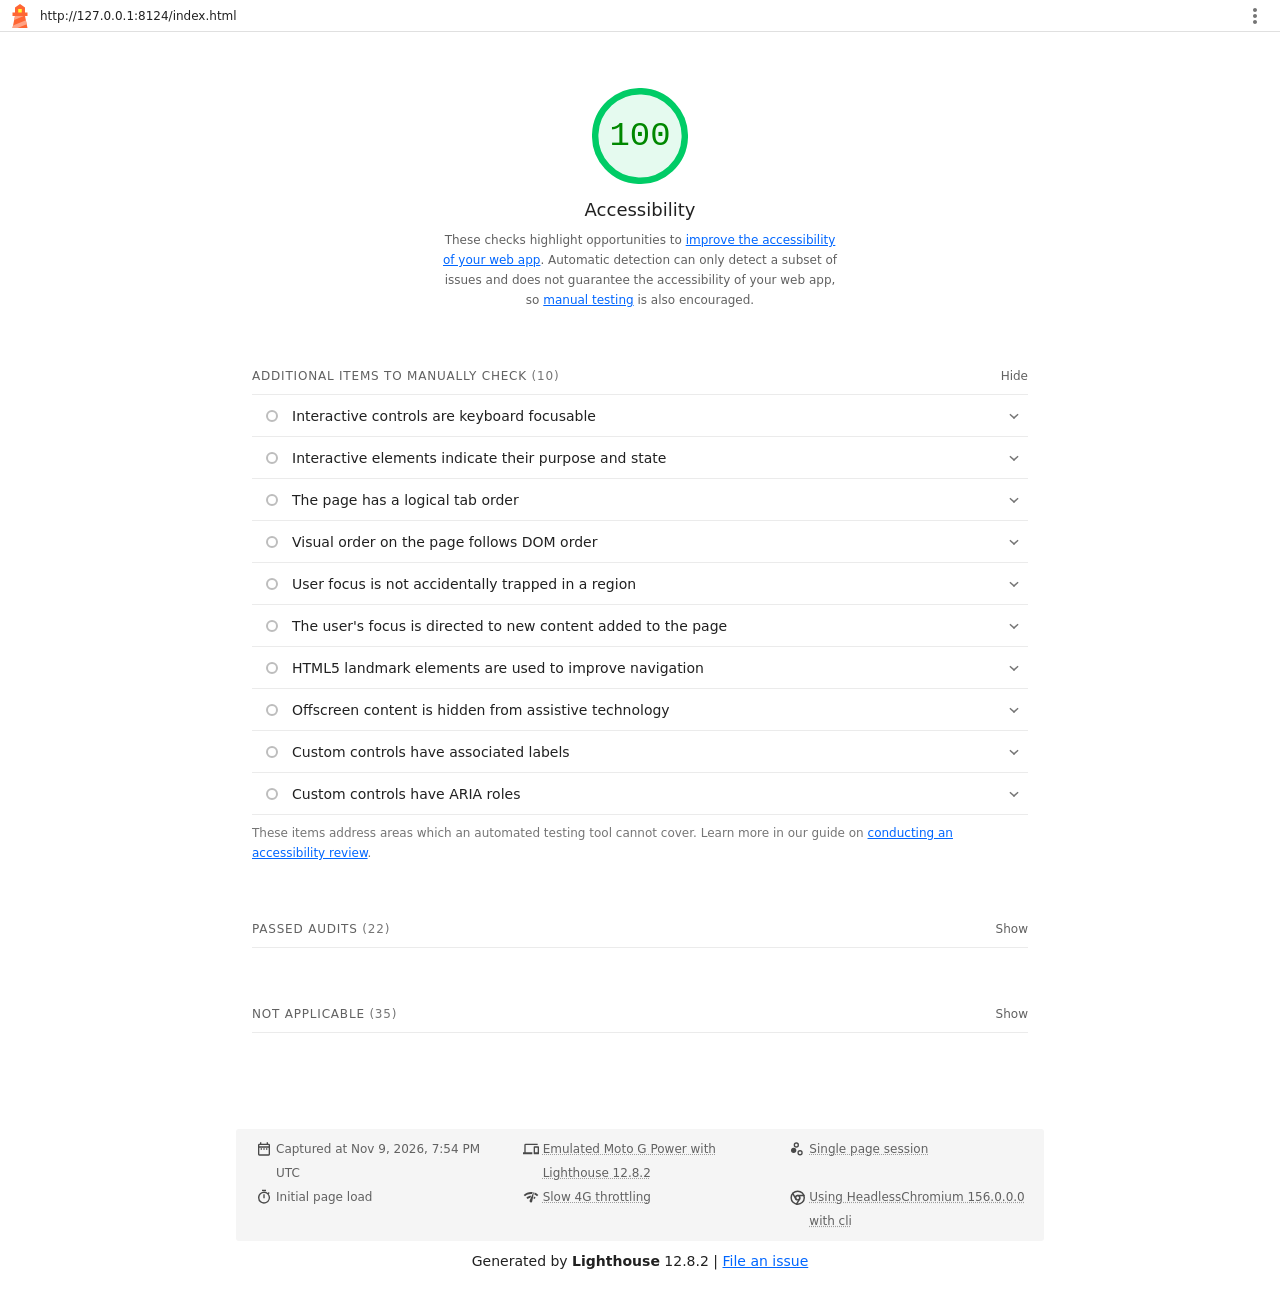
==== commit 6682863f: "Обновить отчёт главной после повторной проверки без предупреждений" ====
--- a/lighthouse/index.report.html
+++ b/lighthouse/index.report.html
@@ -17,7 +17,7 @@
 
   <div id="lh-log"></div>
 
-  <script>window.__LIGHTHOUSE_JSON__ = {"lighthouseVersion":"12.8.2","requestedUrl":"http://127.0.0.1:8124/index.html","mainDocumentUrl":"http://127.0.0.1:8124/index.html","finalDisplayedUrl":"http://127.0.0.1:8124/index.html","finalUrl":"http://127.0.0.1:8124/index.html","fetchTime":"2026-11-09T19:49:14.174Z","gatherMode":"navigation","runWarnings":["Clearing the origin data timed out. Try auditing this page again and file a bug if the issue persists."],"userAgent":"Mozilla/5.0 (Windows NT 10.0; Win64; x64) AppleWebKit/537.36 (KHTML, like Gecko) HeadlessChrome/156.0.0.0 Safari/537.36","environment":{"networkUserAgent":"Mozilla/5.0 (Linux; Android 11; moto g power (2022)) AppleWebKit/537.36 (KHTML, like Gecko) Chrome/136.0.0.0 Mobile Safari/537.36","hostUserAgent":"Mozilla/5.0 (Windows NT 10.0; Win64; x64) AppleWebKit/537.36 (KHTML, like Gecko) HeadlessChrome/156.0.0.0 Safari/537.36","benchmarkIndex":2380.5,"credits":{"axe-core":"4.14.0"}},"audits":{"accesskeys":{"id":"accesskeys","title":"`[accesskey]` values are unique","description":"Access keys let users quickly focus a part of the page. For proper navigation, each access key must be unique. [Learn more about access keys](https://dequeuniversity.com/rules/axe/4.10/accesskeys).","score":null,"scoreDisplayMode":"notApplicable"},"aria-allowed-attr":{"id":"aria-allowed-attr","title":"`[aria-*]` attributes match their roles","description":"Each ARIA `role` supports a specific subset of `aria-*` attributes. Mismatching these invalidates the `aria-*` attributes. [Learn how to match ARIA attributes to their roles](https://dequeuniversity.com/rules/axe/4.10/aria-allowed-attr).","score":1,"scoreDisplayMode":"binary","details":{"type":"table","headings":[{"key":"node","valueType":"node","subItemsHeading":{"key":"relatedNode","valueType":"node"},"label":"Failing Elements"}],"items":[]}},"aria-allowed-role":{"id":"aria-allowed-role","title":"Uses ARIA roles only on compatible elements","description":"Many HTML elements can only be assigned certain ARIA roles. Using ARIA roles where they are not allowed can interfere with the accessibility of the web page. [Learn more about ARIA roles](https://dequeuniversity.com/rules/axe/4.10/aria-allowed-role).","score":1,"scoreDisplayMode":"binary","details":{"type":"table","headings":[{"key":"node","valueType":"node","subItemsHeading":{"key":"relatedNode","valueType":"node"},"label":"Failing Elements"}],"items":[]}},"aria-command-name":{"id":"aria-command-name","title":"`button`, `link`, and `menuitem` elements have accessible names","description":"When an element doesn't have an accessible name, screen readers announce it with a generic name, making it unusable for users who rely on screen readers. [Learn how to make command elements more accessible](https://dequeuniversity.com/rules/axe/4.10/aria-command-name).","score":null,"scoreDisplayMode":"notApplicable"},"aria-conditional-attr":{"id":"aria-conditional-attr","title":"ARIA attributes are used as specified for the element's role","description":"Some ARIA attributes are only allowed on an element under certain conditions. [Learn more about conditional ARIA attributes](https://dequeuniversity.com/rules/axe/4.10/aria-conditional-attr).","score":1,"scoreDisplayMode":"binary","details":{"type":"table","headings":[{"key":"node","valueType":"node","subItemsHeading":{"key":"relatedNode","valueType":"node"},"label":"Failing Elements"}],"items":[]}},"aria-deprecated-role":{"id":"aria-deprecated-role","title":"Deprecated ARIA roles were not used","description":"Deprecated ARIA roles may not be processed correctly by assistive technology. [Learn more about deprecated ARIA roles](https://dequeuniversity.com/rules/axe/4.10/aria-deprecated-role).","score":null,"scoreDisplayMode":"notApplicable"},"aria-dialog-name":{"id":"aria-dialog-name","title":"Elements with `role=\"dialog\"` or `role=\"alertdialog\"` have accessible names.","description":"ARIA dialog elements without accessible names may prevent screen readers users from discerning the purpose of these elements. [Learn how to make ARIA dialog elements more accessible](https://dequeuniversity.com/rules/axe/4.10/aria-dialog-name).","score":null,"scoreDisplayMode":"notApplicable"},"aria-hidden-body":{"id":"aria-hidden-body","title":"`[aria-hidden=\"true\"]` is not present on the document `\u003cbody>`","description":"Assistive technologies, like screen readers, work inconsistently when `aria-hidden=\"true\"` is set on the document `\u003cbody>`. [Learn how `aria-hidden` affects the document body](https://dequeuniversity.com/rules/axe/4.10/aria-hidden-body).","score":1,"scoreDisplayMode":"binary","details":{"type":"table","headings":[{"key":"node","valueType":"node","subItemsHeading":{"key":"relatedNode","valueType":"node"},"label":"Failing Elements"}],"items":[]}},"aria-hidden-focus":{"id":"aria-hidden-focus","title":"`[aria-hidden=\"true\"]` elements do not contain focusable descendents","description":"Focusable descendents within an `[aria-hidden=\"true\"]` element prevent those interactive elements from being available to users of assistive technologies like screen readers. [Learn how `aria-hidden` affects focusable elements](https://dequeuniversity.com/rules/axe/4.10/aria-hidden-focus).","score":null,"scoreDisplayMode":"notApplicable"},"aria-input-field-name":{"id":"aria-input-field-name","title":"ARIA input fields have accessible names","description":"When an input field doesn't have an accessible name, screen readers announce it with a generic name, making it unusable for users who rely on screen readers. [Learn more about input field labels](https://dequeuniversity.com/rules/axe/4.10/aria-input-field-name).","score":null,"scoreDisplayMode":"notApplicable"},"aria-meter-name":{"id":"aria-meter-name","title":"ARIA `meter` elements have accessible names","description":"When a meter element doesn't have an accessible name, screen readers announce it with a generic name, making it unusable for users who rely on screen readers. [Learn how to name `meter` elements](https://dequeuniversity.com/rules/axe/4.10/aria-meter-name).","score":null,"scoreDisplayMode":"notApplicable"},"aria-progressbar-name":{"id":"aria-progressbar-name","title":"ARIA `progressbar` elements have accessible names","description":"When a `progressbar` element doesn't have an accessible name, screen readers announce it with a generic name, making it unusable for users who rely on screen readers. [Learn how to label `progressbar` elements](https://dequeuniversity.com/rules/axe/4.10/aria-progressbar-name).","score":null,"scoreDisplayMode":"notApplicable"},"aria-prohibited-attr":{"id":"aria-prohibited-attr","title":"Elements use only permitted ARIA attributes","description":"Using ARIA attributes in roles where they are prohibited can mean that important information is not communicated to users of assistive technologies. [Learn more about prohibited ARIA roles](https://dequeuniversity.com/rules/axe/4.10/aria-prohibited-attr).","score":1,"scoreDisplayMode":"binary","details":{"type":"table","headings":[{"key":"node","valueType":"node","subItemsHeading":{"key":"relatedNode","valueType":"node"},"label":"Failing Elements"}],"items":[]}},"aria-required-attr":{"id":"aria-required-attr","title":"`[role]`s have all required `[aria-*]` attributes","description":"Some ARIA roles have required attributes that describe the state of the element to screen readers. [Learn more about roles and required attributes](https://dequeuniversity.com/rules/axe/4.10/aria-required-attr).","score":null,"scoreDisplayMode":"notApplicable"},"aria-required-children":{"id":"aria-required-children","title":"Elements with an ARIA `[role]` that require children to contain a specific `[role]` have all required children.","description":"Some ARIA parent roles must contain specific child roles to perform their intended accessibility functions. [Learn more about roles and required children elements](https://dequeuniversity.com/rules/axe/4.10/aria-required-children).","score":null,"scoreDisplayMode":"notApplicable"},"aria-required-parent":{"id":"aria-required-parent","title":"`[role]`s are contained by their required parent element","description":"Some ARIA child roles must be contained by specific parent roles to properly perform their intended accessibility functions. [Learn more about ARIA roles and required parent element](https://dequeuniversity.com/rules/axe/4.10/aria-required-parent).","score":null,"scoreDisplayMode":"notApplicable"},"aria-roles":{"id":"aria-roles","title":"`[role]` values are valid","description":"ARIA roles must have valid values in order to perform their intended accessibility functions. [Learn more about valid ARIA roles](https://dequeuniversity.com/rules/axe/4.10/aria-roles).","score":null,"scoreDisplayMode":"notApplicable"},"aria-text":{"id":"aria-text","title":"Elements with the `role=text` attribute do not have focusable descendents.","description":"Adding `role=text` around a text node split by markup enables VoiceOver to treat it as one phrase, but the element's focusable descendents will not be announced. [Learn more about the `role=text` attribute](https://dequeuniversity.com/rules/axe/4.10/aria-text).","score":null,"scoreDisplayMode":"notApplicable"},"aria-toggle-field-name":{"id":"aria-toggle-field-name","title":"ARIA toggle fields have accessible names","description":"When a toggle field doesn't have an accessible name, screen readers announce it with a generic name, making it unusable for users who rely on screen readers. [Learn more about toggle fields](https://dequeuniversity.com/rules/axe/4.10/aria-toggle-field-name).","score":null,"scoreDisplayMode":"notApplicable"},"aria-tooltip-name":{"id":"aria-tooltip-name","title":"ARIA `tooltip` elements have accessible names","description":"When a tooltip element doesn't have an accessible name, screen readers announce it with a generic name, making it unusable for users who rely on screen readers. [Learn how to name `tooltip` elements](https://dequeuniversity.com/rules/axe/4.10/aria-tooltip-name).","score":null,"scoreDisplayMode":"notApplicable"},"aria-treeitem-name":{"id":"aria-treeitem-name","title":"ARIA `treeitem` elements have accessible names","description":"When a `treeitem` element doesn't have an accessible name, screen readers announce it with a generic name, making it unusable for users who rely on screen readers. [Learn more about labeling `treeitem` elements](https://dequeuniversity.com/rules/axe/4.10/aria-treeitem-name).","score":null,"scoreDisplayMode":"notApplicable"},"aria-valid-attr-value":{"id":"aria-valid-attr-value","title":"`[aria-*]` attributes have valid values","description":"Assistive technologies, like screen readers, can't interpret ARIA attributes with invalid values. [Learn more about valid values for ARIA attributes](https://dequeuniversity.com/rules/axe/4.10/aria-valid-attr-value).","score":1,"scoreDisplayMode":"binary","details":{"type":"table","headings":[{"key":"node","valueType":"node","subItemsHeading":{"key":"relatedNode","valueType":"node"},"label":"Failing Elements"}],"items":[]}},"aria-valid-attr":{"id":"aria-valid-attr","title":"`[aria-*]` attributes are valid and not misspelled","description":"Assistive technologies, like screen readers, can't interpret ARIA attributes with invalid names. [Learn more about valid ARIA attributes](https://dequeuniversity.com/rules/axe/4.10/aria-valid-attr).","score":1,"scoreDisplayMode":"binary","details":{"type":"table","headings":[{"key":"node","valueType":"node","subItemsHeading":{"key":"relatedNode","valueType":"node"},"label":"Failing Elements"}],"items":[]}},"button-name":{"id":"button-name","title":"Buttons have an accessible name","description":"When a button doesn't have an accessible name, screen readers announce it as \"button\", making it unusable for users who rely on screen readers. [Learn how to make buttons more accessible](https://dequeuniversity.com/rules/axe/4.10/button-name).","score":1,"scoreDisplayMode":"binary","details":{"type":"table","headings":[{"key":"node","valueType":"node","subItemsHeading":{"key":"relatedNode","valueType":"node"},"label":"Failing Elements"}],"items":[]}},"bypass":{"id":"bypass","title":"The page contains a heading, skip link, or landmark region","description":"Adding ways to bypass repetitive content lets keyboard users navigate the page more efficiently. [Learn more about bypass blocks](https://dequeuniversity.com/rules/axe/4.10/bypass).","score":null,"scoreDisplayMode":"notApplicable"},"color-contrast":{"id":"color-contrast","title":"Background and foreground colors have a sufficient contrast ratio","description":"Low-contrast text is difficult or impossible for many users to read. [Learn how to provide sufficient color contrast](https://dequeuniversity.com/rules/axe/4.10/color-contrast).","score":1,"scoreDisplayMode":"binary","details":{"type":"table","headings":[{"key":"node","valueType":"node","subItemsHeading":{"key":"relatedNode","valueType":"node"},"label":"Failing Elements"}],"items":[]}},"definition-list":{"id":"definition-list","title":"`\u003cdl>`'s contain only properly-ordered `\u003cdt>` and `\u003cdd>` groups, `\u003cscript>`, `\u003ctemplate>` or `\u003cdiv>` elements.","description":"When definition lists are not properly marked up, screen readers may produce confusing or inaccurate output. [Learn how to structure definition lists correctly](https://dequeuniversity.com/rules/axe/4.10/definition-list).","score":null,"scoreDisplayMode":"notApplicable"},"dlitem":{"id":"dlitem","title":"Definition list items are wrapped in `\u003cdl>` elements","description":"Definition list items (`\u003cdt>` and `\u003cdd>`) must be wrapped in a parent `\u003cdl>` element to ensure that screen readers can properly announce them. [Learn how to structure definition lists correctly](https://dequeuniversity.com/rules/axe/4.10/dlitem).","score":null,"scoreDisplayMode":"notApplicable"},"document-title":{"id":"document-title","title":"Document has a `\u003ctitle>` element","description":"The title gives screen reader users an overview of the page, and search engine users rely on it heavily to determine if a page is relevant to their search. [Learn more about document titles](https://dequeuniversity.com/rules/axe/4.10/document-title).","score":1,"scoreDisplayMode":"binary","details":{"type":"table","headings":[{"key":"node","valueType":"node","subItemsHeading":{"key":"relatedNode","valueType":"node"},"label":"Failing Elements"}],"items":[]}},"duplicate-id-aria":{"id":"duplicate-id-aria","title":"ARIA IDs are unique","description":"The value of an ARIA ID must be unique to prevent other instances from being overlooked by assistive technologies. [Learn how to fix duplicate ARIA IDs](https://dequeuniversity.com/rules/axe/4.10/duplicate-id-aria).","score":null,"scoreDisplayMode":"notApplicable"},"empty-heading":{"id":"empty-heading","title":"All heading elements contain content.","description":"A heading with no content or inaccessible text prevent screen reader users from accessing information on the page's structure. [Learn more about headings](https://dequeuniversity.com/rules/axe/4.10/empty-heading).","score":null,"scoreDisplayMode":"notApplicable"},"form-field-multiple-labels":{"id":"form-field-multiple-labels","title":"No form fields have multiple labels","description":"Form fields with multiple labels can be confusingly announced by assistive technologies like screen readers which use either the first, the last, or all of the labels. [Learn how to use form labels](https://dequeuniversity.com/rules/axe/4.10/form-field-multiple-labels).","score":null,"scoreDisplayMode":"notApplicable"},"frame-title":{"id":"frame-title","title":"`\u003cframe>` or `\u003ciframe>` elements have a title","description":"Screen reader users rely on frame titles to describe the contents of frames. [Learn more about frame titles](https://dequeuniversity.com/rules/axe/4.10/frame-title).","score":null,"scoreDisplayMode":"notApplicable"},"heading-order":{"id":"heading-order","title":"Heading elements appear in a sequentially-descending order","description":"Properly ordered headings that do not skip levels convey the semantic structure of the page, making it easier to navigate and understand when using assistive technologies. [Learn more about heading order](https://dequeuniversity.com/rules/axe/4.10/heading-order).","score":1,"scoreDisplayMode":"binary","details":{"type":"table","headings":[{"key":"node","valueType":"node","subItemsHeading":{"key":"relatedNode","valueType":"node"},"label":"Failing Elements"}],"items":[]}},"html-has-lang":{"id":"html-has-lang","title":"`\u003chtml>` element has a `[lang]` attribute","description":"If a page doesn't specify a `lang` attribute, a screen reader assumes that the page is in the default language that the user chose when setting up the screen reader. If the page isn't actually in the default language, then the screen reader might not announce the page's text correctly. [Learn more about the `lang` attribute](https://dequeuniversity.com/rules/axe/4.10/html-has-lang).","score":1,"scoreDisplayMode":"binary","details":{"type":"table","headings":[{"key":"node","valueType":"node","subItemsHeading":{"key":"relatedNode","valueType":"node"},"label":"Failing Elements"}],"items":[]}},"html-lang-valid":{"id":"html-lang-valid","title":"`\u003chtml>` element has a valid value for its `[lang]` attribute","description":"Specifying a valid [BCP 47 language](https://www.w3.org/International/questions/qa-choosing-language-tags#question) helps screen readers announce text properly. [Learn how to use the `lang` attribute](https://dequeuniversity.com/rules/axe/4.10/html-lang-valid).","score":1,"scoreDisplayMode":"binary","details":{"type":"table","headings":[{"key":"node","valueType":"node","subItemsHeading":{"key":"relatedNode","valueType":"node"},"label":"Failing Elements"}],"items":[]}},"html-xml-lang-mismatch":{"id":"html-xml-lang-mismatch","title":"`\u003chtml>` element has an `[xml:lang]` attribute with the same base language as the `[lang]` attribute.","description":"If the webpage does not specify a consistent language, then the screen reader might not announce the page's text correctly. [Learn more about the `lang` attribute](https://dequeuniversity.com/rules/axe/4.10/html-xml-lang-mismatch).","score":null,"scoreDisplayMode":"notApplicable"},"identical-links-same-purpose":{"id":"identical-links-same-purpose","title":"Identical links have the same purpose.","description":"Links with the same destination should have the same description, to help users understand the link's purpose and decide whether to follow it. [Learn more about identical links](https://dequeuniversity.com/rules/axe/4.10/identical-links-same-purpose).","score":1,"scoreDisplayMode":"informative","details":{"type":"table","headings":[{"key":"node","valueType":"node","subItemsHeading":{"key":"relatedNode","valueType":"node"},"label":"Failing Elements"}],"items":[{"node":{"type":"node","lhId":"1-0-A","path":"1,HTML,1,BODY,2,MAIN,5,SECTION,2,A","selector":"body > main#main-content > section#contacts > a","boundingRect":{"top":3106,"bottom":3123,"left":16,"right":85,"width":69,"height":17},"snippet":"\u003ca href=\"contacts.html\">","nodeLabel":"Контакты","explanation":"Fix all of the following:\n  Check that links have the same purpose, or are intentionally ambiguous."},"subItems":{"type":"subitems","items":[{"relatedNode":{"type":"node","lhId":"1-1-A","path":"1,HTML,1,BODY,3,FOOTER,0,DIV,3,A","selector":"body > footer.site-footer > div.site-footer__inner > a","boundingRect":{"top":3328,"bottom":3352,"left":16,"right":85,"width":69,"height":24},"snippet":"\u003ca href=\"index.html#contacts\">","nodeLabel":"Контакты"}}]}}],"debugData":{"type":"debugdata","impact":"minor","tags":["cat.semantics","wcag2aaa","wcag249"]}}},"image-alt":{"id":"image-alt","title":"Image elements have `[alt]` attributes","description":"Informative elements should aim for short, descriptive alternate text. Decorative elements can be ignored with an empty alt attribute. [Learn more about the `alt` attribute](https://dequeuniversity.com/rules/axe/4.10/image-alt).","score":1,"scoreDisplayMode":"binary","details":{"type":"table","headings":[{"key":"node","valueType":"node","subItemsHeading":{"key":"relatedNode","valueType":"node"},"label":"Failing Elements"}],"items":[]}},"image-redundant-alt":{"id":"image-redundant-alt","title":"Image elements do not have `[alt]` attributes that are redundant text.","description":"Informative elements should aim for short, descriptive alternative text. Alternative text that is exactly the same as the text adjacent to the link or image is potentially confusing for screen reader users, because the text will be read twice. [Learn more about the `alt` attribute](https://dequeuniversity.com/rules/axe/4.10/image-redundant-alt).","score":1,"scoreDisplayMode":"binary","details":{"type":"table","headings":[{"key":"node","valueType":"node","subItemsHeading":{"key":"relatedNode","valueType":"node"},"label":"Failing Elements"}],"items":[]}},"input-button-name":{"id":"input-button-name","title":"Input buttons have discernible text.","description":"Adding discernable and accessible text to input buttons may help screen reader users understand the purpose of the input button. [Learn more about input buttons](https://dequeuniversity.com/rules/axe/4.10/input-button-name).","score":null,"scoreDisplayMode":"notApplicable"},"input-image-alt":{"id":"input-image-alt","title":"`\u003cinput type=\"image\">` elements have `[alt]` text","description":"When an image is being used as an `\u003cinput>` button, providing alternative text can help screen reader users understand the purpose of the button. [Learn about input image alt text](https://dequeuniversity.com/rules/axe/4.10/input-image-alt).","score":null,"scoreDisplayMode":"notApplicable"},"label-content-name-mismatch":{"id":"label-content-name-mismatch","title":"Elements with visible text labels have matching accessible names.","description":"Visible text labels that do not match the accessible name can result in a confusing experience for screen reader users. [Learn more about accessible names](https://dequeuniversity.com/rules/axe/4.10/label-content-name-mismatch).","score":null,"scoreDisplayMode":"notApplicable"},"label":{"id":"label","title":"Form elements have associated labels","description":"Labels ensure that form controls are announced properly by assistive technologies, like screen readers. [Learn more about form element labels](https://dequeuniversity.com/rules/axe/4.10/label).","score":null,"scoreDisplayMode":"notApplicable"},"landmark-one-main":{"id":"landmark-one-main","title":"Document has a main landmark.","description":"One main landmark helps screen reader users navigate a web page. [Learn more about landmarks](https://dequeuniversity.com/rules/axe/4.10/landmark-one-main).","score":null,"scoreDisplayMode":"notApplicable"},"link-name":{"id":"link-name","title":"Links have a discernible name","description":"Link text (and alternate text for images, when used as links) that is discernible, unique, and focusable improves the navigation experience for screen reader users. [Learn how to make links accessible](https://dequeuniversity.com/rules/axe/4.10/link-name).","score":1,"scoreDisplayMode":"binary","details":{"type":"table","headings":[{"key":"node","valueType":"node","subItemsHeading":{"key":"relatedNode","valueType":"node"},"label":"Failing Elements"}],"items":[]}},"link-in-text-block":{"id":"link-in-text-block","title":"Links are distinguishable without relying on color.","description":"Low-contrast text is difficult or impossible for many users to read. Link text that is discernible improves the experience for users with low vision. [Learn how to make links distinguishable](https://dequeuniversity.com/rules/axe/4.10/link-in-text-block).","score":null,"scoreDisplayMode":"notApplicable"},"list":{"id":"list","title":"Lists contain only `\u003cli>` elements and script supporting elements (`\u003cscript>` and `\u003ctemplate>`).","description":"Screen readers have a specific way of announcing lists. Ensuring proper list structure aids screen reader output. [Learn more about proper list structure](https://dequeuniversity.com/rules/axe/4.10/list).","score":1,"scoreDisplayMode":"binary","details":{"type":"table","headings":[{"key":"node","valueType":"node","subItemsHeading":{"key":"relatedNode","valueType":"node"},"label":"Failing Elements"}],"items":[]}},"listitem":{"id":"listitem","title":"List items (`\u003cli>`) are contained within `\u003cul>`, `\u003col>` or `\u003cmenu>` parent elements","description":"Screen readers require list items (`\u003cli>`) to be contained within a parent `\u003cul>`, `\u003col>` or `\u003cmenu>` to be announced properly. [Learn more about proper list structure](https://dequeuniversity.com/rules/axe/4.10/listitem).","score":1,"scoreDisplayMode":"binary","details":{"type":"table","headings":[{"key":"node","valueType":"node","subItemsHeading":{"key":"relatedNode","valueType":"node"},"label":"Failing Elements"}],"items":[]}},"meta-refresh":{"id":"meta-refresh","title":"The document does not use `\u003cmeta http-equiv=\"refresh\">`","description":"Users do not expect a page to refresh automatically, and doing so will move focus back to the top of the page. This may create a frustrating or confusing experience. [Learn more about the refresh meta tag](https://dequeuniversity.com/rules/axe/4.10/meta-refresh).","score":null,"scoreDisplayMode":"notApplicable"},"meta-viewport":{"id":"meta-viewport","title":"`[user-scalable=\"no\"]` is not used in the `\u003cmeta name=\"viewport\">` element and the `[maximum-scale]` attribute is not less than 5.","description":"Disabling zooming is problematic for users with low vision who rely on screen magnification to properly see the contents of a web page. [Learn more about the viewport meta tag](https://dequeuniversity.com/rules/axe/4.10/meta-viewport).","score":1,"scoreDisplayMode":"binary","details":{"type":"table","headings":[{"key":"node","valueType":"node","subItemsHeading":{"key":"relatedNode","valueType":"node"},"label":"Failing Elements"}],"items":[]}},"object-alt":{"id":"object-alt","title":"`\u003cobject>` elements have alternate text","description":"Screen readers cannot translate non-text content. Adding alternate text to `\u003cobject>` elements helps screen readers convey meaning to users. [Learn more about alt text for `object` elements](https://dequeuniversity.com/rules/axe/4.10/object-alt).","score":null,"scoreDisplayMode":"notApplicable"},"select-name":{"id":"select-name","title":"Select elements have associated label elements.","description":"Form elements without effective labels can create frustrating experiences for screen reader users. [Learn more about the `select` element](https://dequeuniversity.com/rules/axe/4.10/select-name).","score":null,"scoreDisplayMode":"notApplicable"},"skip-link":{"id":"skip-link","title":"Skip links are focusable.","description":"Including a skip link can help users skip to the main content to save time. [Learn more about skip links](https://dequeuniversity.com/rules/axe/4.10/skip-link).","score":1,"scoreDisplayMode":"binary","details":{"type":"table","headings":[{"key":"node","valueType":"node","subItemsHeading":{"key":"relatedNode","valueType":"node"},"label":"Failing Elements"}],"items":[]}},"tabindex":{"id":"tabindex","title":"No element has a `[tabindex]` value greater than 0","description":"A value greater than 0 implies an explicit navigation ordering. Although technically valid, this often creates frustrating experiences for users who rely on assistive technologies. [Learn more about the `tabindex` attribute](https://dequeuniversity.com/rules/axe/4.10/tabindex).","score":1,"scoreDisplayMode":"binary","details":{"type":"table","headings":[{"key":"node","valueType":"node","subItemsHeading":{"key":"relatedNode","valueType":"node"},"label":"Failing Elements"}],"items":[]}},"table-duplicate-name":{"id":"table-duplicate-name","title":"Tables have different content in the summary attribute and `\u003ccaption>`.","description":"The summary attribute should describe the table structure, while `\u003ccaption>` should have the onscreen title. Accurate table mark-up helps users of screen readers. [Learn more about summary and caption](https://dequeuniversity.com/rules/axe/4.10/table-duplicate-name).","score":null,"scoreDisplayMode":"notApplicable"},"table-fake-caption":{"id":"table-fake-caption","title":"Tables use `\u003ccaption>` instead of cells with the `[colspan]` attribute to indicate a caption.","description":"Screen readers have features to make navigating tables easier. Ensuring that tables use the actual caption element instead of cells with the `[colspan]` attribute may improve the experience for screen reader users. [Learn more about captions](https://dequeuniversity.com/rules/axe/4.10/table-fake-caption).","score":null,"scoreDisplayMode":"notApplicable"},"target-size":{"id":"target-size","title":"Touch targets have sufficient size and spacing.","description":"Touch targets with sufficient size and spacing help users who may have difficulty targeting small controls to activate the targets. [Learn more about touch targets](https://dequeuniversity.com/rules/axe/4.10/target-size).","score":1,"scoreDisplayMode":"binary","details":{"type":"table","headings":[{"key":"node","valueType":"node","subItemsHeading":{"key":"relatedNode","valueType":"node"},"label":"Failing Elements"}],"items":[]}},"td-has-header":{"id":"td-has-header","title":"`\u003ctd>` elements in a large `\u003ctable>` have one or more table headers.","description":"Screen readers have features to make navigating tables easier. Ensuring that `\u003ctd>` elements in a large table (3 or more cells in width and height) have an associated table header may improve the experience for screen reader users. [Learn more about table headers](https://dequeuniversity.com/rules/axe/4.10/td-has-header).","score":null,"scoreDisplayMode":"notApplicable"},"td-headers-attr":{"id":"td-headers-attr","title":"Cells in a `\u003ctable>` element that use the `[headers]` attribute refer to table cells within the same table.","description":"Screen readers have features to make navigating tables easier. Ensuring `\u003ctd>` cells using the `[headers]` attribute only refer to other cells in the same table may improve the experience for screen reader users. [Learn more about the `headers` attribute](https://dequeuniversity.com/rules/axe/4.10/td-headers-attr).","score":null,"scoreDisplayMode":"notApplicable"},"th-has-data-cells":{"id":"th-has-data-cells","title":"`\u003cth>` elements and elements with `[role=\"columnheader\"/\"rowheader\"]` have data cells they describe.","description":"Screen readers have features to make navigating tables easier. Ensuring table headers always refer to some set of cells may improve the experience for screen reader users. [Learn more about table headers](https://dequeuniversity.com/rules/axe/4.10/th-has-data-cells).","score":null,"scoreDisplayMode":"notApplicable"},"valid-lang":{"id":"valid-lang","title":"`[lang]` attributes have a valid value","description":"Specifying a valid [BCP 47 language](https://www.w3.org/International/questions/qa-choosing-language-tags#question) on elements helps ensure that text is pronounced correctly by a screen reader. [Learn how to use the `lang` attribute](https://dequeuniversity.com/rules/axe/4.10/valid-lang).","score":null,"scoreDisplayMode":"notApplicable"},"video-caption":{"id":"video-caption","title":"`\u003cvideo>` elements contain a `\u003ctrack>` element with `[kind=\"captions\"]`","description":"When a video provides a caption it is easier for deaf and hearing impaired users to access its information. [Learn more about video captions](https://dequeuniversity.com/rules/axe/4.10/video-caption).","score":null,"scoreDisplayMode":"notApplicable"},"custom-controls-labels":{"id":"custom-controls-labels","title":"Custom controls have associated labels","description":"Custom interactive controls have associated labels, provided by aria-label or aria-labelledby. [Learn more about custom controls and labels](https://developer.chrome.com/docs/lighthouse/accessibility/custom-controls-labels/).","score":null,"scoreDisplayMode":"manual"},"custom-controls-roles":{"id":"custom-controls-roles","title":"Custom controls have ARIA roles","description":"Custom interactive controls have appropriate ARIA roles. [Learn how to add roles to custom controls](https://developer.chrome.com/docs/lighthouse/accessibility/custom-control-roles/).","score":null,"scoreDisplayMode":"manual"},"focus-traps":{"id":"focus-traps","title":"User focus is not accidentally trapped in a region","description":"A user can tab into and out of any control or region without accidentally trapping their focus. [Learn how to avoid focus traps](https://developer.chrome.com/docs/lighthouse/accessibility/focus-traps/).","score":null,"scoreDisplayMode":"manual"},"focusable-controls":{"id":"focusable-controls","title":"Interactive controls are keyboard focusable","description":"Custom interactive controls are keyboard focusable and display a focus indicator. [Learn how to make custom controls focusable](https://developer.chrome.com/docs/lighthouse/accessibility/focusable-controls/).","score":null,"scoreDisplayMode":"manual"},"interactive-element-affordance":{"id":"interactive-element-affordance","title":"Interactive elements indicate their purpose and state","description":"Interactive elements, such as links and buttons, should indicate their state and be distinguishable from non-interactive elements. [Learn how to decorate interactive elements with affordance hints](https://developer.chrome.com/docs/lighthouse/accessibility/interactive-element-affordance/).","score":null,"scoreDisplayMode":"manual"},"logical-tab-order":{"id":"logical-tab-order","title":"The page has a logical tab order","description":"Tabbing through the page follows the visual layout. Users cannot focus elements that are offscreen. [Learn more about logical tab ordering](https://developer.chrome.com/docs/lighthouse/accessibility/logical-tab-order/).","score":null,"scoreDisplayMode":"manual"},"managed-focus":{"id":"managed-focus","title":"The user's focus is directed to new content added to the page","description":"If new content, such as a dialog, is added to the page, the user's focus is directed to it. [Learn how to direct focus to new content](https://developer.chrome.com/docs/lighthouse/accessibility/managed-focus/).","score":null,"scoreDisplayMode":"manual"},"offscreen-content-hidden":{"id":"offscreen-content-hidden","title":"Offscreen content is hidden from assistive technology","description":"Offscreen content is hidden with display: none or aria-hidden=true. [Learn how to properly hide offscreen content](https://developer.chrome.com/docs/lighthouse/accessibility/offscreen-content-hidden/).","score":null,"scoreDisplayMode":"manual"},"use-landmarks":{"id":"use-landmarks","title":"HTML5 landmark elements are used to improve navigation","description":"Landmark elements (`\u003cmain>`, `\u003cnav>`, etc.) are used to improve the keyboard navigation of the page for assistive technology. [Learn more about landmark elements](https://developer.chrome.com/docs/lighthouse/accessibility/use-landmarks/).","score":null,"scoreDisplayMode":"manual"},"visual-order-follows-dom":{"id":"visual-order-follows-dom","title":"Visual order on the page follows DOM order","description":"DOM order matches the visual order, improving navigation for assistive technology. [Learn more about DOM and visual ordering](https://developer.chrome.com/docs/lighthouse/accessibility/visual-order-follows-dom/).","score":null,"scoreDisplayMode":"manual"}},"configSettings":{"output":["html","json"],"maxWaitForFcp":30000,"maxWaitForLoad":45000,"pauseAfterFcpMs":1000,"pauseAfterLoadMs":1000,"networkQuietThresholdMs":1000,"cpuQuietThresholdMs":1000,"formFactor":"mobile","throttling":{"rttMs":150,"throughputKbps":1638.4,"requestLatencyMs":562.5,"downloadThroughputKbps":1474.5600000000002,"uploadThroughputKbps":675,"cpuSlowdownMultiplier":4},"throttlingMethod":"simulate","screenEmulation":{"mobile":true,"width":412,"height":823,"deviceScaleFactor":1.75,"disabled":false},"emulatedUserAgent":"Mozilla/5.0 (Linux; Android 11; moto g power (2022)) AppleWebKit/537.36 (KHTML, like Gecko) Chrome/136.0.0.0 Mobile Safari/537.36","auditMode":false,"gatherMode":false,"clearStorageTypes":["file_systems","shader_cache","service_workers","cache_storage"],"disableStorageReset":false,"debugNavigation":false,"channel":"cli","usePassiveGathering":false,"disableFullPageScreenshot":false,"skipAboutBlank":false,"blankPage":"about:blank","ignoreStatusCode":false,"locale":"en-US","blockedUrlPatterns":null,"additionalTraceCategories":null,"extraHeaders":null,"precomputedLanternData":null,"onlyAudits":null,"onlyCategories":["accessibility"],"skipAudits":null},"categories":{"accessibility":{"title":"Accessibility","description":"These checks highlight opportunities to [improve the accessibility of your web app](https://developer.chrome.com/docs/lighthouse/accessibility/). Automatic detection can only detect a subset of issues and does not guarantee the accessibility of your web app, so [manual testing](https://web.dev/articles/how-to-review) is also encouraged.","manualDescription":"These items address areas which an automated testing tool cannot cover. Learn more in our guide on [conducting an accessibility review](https://web.dev/articles/how-to-review).","supportedModes":["navigation","snapshot"],"auditRefs":[{"id":"accesskeys","weight":0,"group":"a11y-navigation"},{"id":"aria-allowed-attr","weight":10,"group":"a11y-aria"},{"id":"aria-allowed-role","weight":1,"group":"a11y-aria"},{"id":"aria-command-name","weight":0,"group":"a11y-aria"},{"id":"aria-conditional-attr","weight":7,"group":"a11y-aria"},{"id":"aria-deprecated-role","weight":0,"group":"a11y-aria"},{"id":"aria-dialog-name","weight":0,"group":"a11y-aria"},{"id":"aria-hidden-body","weight":10,"group":"a11y-aria"},{"id":"aria-hidden-focus","weight":0,"group":"a11y-aria"},{"id":"aria-input-field-name","weight":0,"group":"a11y-aria"},{"id":"aria-meter-name","weight":0,"group":"a11y-aria"},{"id":"aria-progressbar-name","weight":0,"group":"a11y-aria"},{"id":"aria-prohibited-attr","weight":7,"group":"a11y-aria"},{"id":"aria-required-attr","weight":0,"group":"a11y-aria"},{"id":"aria-required-children","weight":0,"group":"a11y-aria"},{"id":"aria-required-parent","weight":0,"group":"a11y-aria"},{"id":"aria-roles","weight":0,"group":"a11y-aria"},{"id":"aria-text","weight":0,"group":"a11y-aria"},{"id":"aria-toggle-field-name","weight":0,"group":"a11y-aria"},{"id":"aria-tooltip-name","weight":0,"group":"a11y-aria"},{"id":"aria-treeitem-name","weight":0,"group":"a11y-aria"},{"id":"aria-valid-attr-value","weight":10,"group":"a11y-aria"},{"id":"aria-valid-attr","weight":10,"group":"a11y-aria"},{"id":"button-name","weight":10,"group":"a11y-names-labels"},{"id":"bypass","weight":0,"group":"a11y-navigation"},{"id":"color-contrast","weight":7,"group":"a11y-color-contrast"},{"id":"definition-list","weight":0,"group":"a11y-tables-lists"},{"id":"dlitem","weight":0,"group":"a11y-tables-lists"},{"id":"document-title","weight":7,"group":"a11y-names-labels"},{"id":"duplicate-id-aria","weight":0,"group":"a11y-aria"},{"id":"form-field-multiple-labels","weight":0,"group":"a11y-names-labels"},{"id":"frame-title","weight":0,"group":"a11y-names-labels"},{"id":"heading-order","weight":3,"group":"a11y-navigation"},{"id":"html-has-lang","weight":7,"group":"a11y-language"},{"id":"html-lang-valid","weight":7,"group":"a11y-language"},{"id":"html-xml-lang-mismatch","weight":0,"group":"a11y-language"},{"id":"image-alt","weight":10,"group":"a11y-names-labels"},{"id":"image-redundant-alt","weight":1,"group":"a11y-names-labels"},{"id":"input-button-name","weight":0,"group":"a11y-names-labels"},{"id":"input-image-alt","weight":0,"group":"a11y-names-labels"},{"id":"label","weight":0,"group":"a11y-names-labels"},{"id":"link-in-text-block","weight":0,"group":"a11y-color-contrast"},{"id":"link-name","weight":7,"group":"a11y-names-labels"},{"id":"list","weight":7,"group":"a11y-tables-lists"},{"id":"listitem","weight":7,"group":"a11y-tables-lists"},{"id":"meta-refresh","weight":0,"group":"a11y-best-practices"},{"id":"meta-viewport","weight":10,"group":"a11y-best-practices"},{"id":"object-alt","weight":0,"group":"a11y-names-labels"},{"id":"select-name","weight":0,"group":"a11y-names-labels"},{"id":"skip-link","weight":3,"group":"a11y-names-labels"},{"id":"tabindex","weight":7,"group":"a11y-navigation"},{"id":"table-duplicate-name","weight":0,"group":"a11y-tables-lists"},{"id":"target-size","weight":7,"group":"a11y-best-practices"},{"id":"td-headers-attr","weight":0,"group":"a11y-tables-lists"},{"id":"th-has-data-cells","weight":0,"group":"a11y-tables-lists"},{"id":"valid-lang","weight":0,"group":"a11y-language"},{"id":"video-caption","weight":0,"group":"a11y-audio-video"},{"id":"focusable-controls","weight":0},{"id":"interactive-element-affordance","weight":0},{"id":"logical-tab-order","weight":0},{"id":"visual-order-follows-dom","weight":0},{"id":"focus-traps","weight":0},{"id":"managed-focus","weight":0},{"id":"use-landmarks","weight":0},{"id":"offscreen-content-hidden","weight":0},{"id":"custom-controls-labels","weight":0},{"id":"custom-controls-roles","weight":0},{"id":"empty-heading","weight":0,"group":"hidden"},{"id":"identical-links-same-purpose","weight":0,"group":"hidden"},{"id":"landmark-one-main","weight":0,"group":"hidden"},{"id":"label-content-name-mismatch","weight":0,"group":"hidden"},{"id":"table-fake-caption","weight":0,"group":"hidden"},{"id":"td-has-header","weight":0,"group":"hidden"}],"id":"accessibility","score":1}},"categoryGroups":{"metrics":{"title":"Metrics"},"insights":{"title":"Insights","description":"These insights are also available in the Chrome DevTools Performance Panel - [record a trace](https://developer.chrome.com/docs/devtools/performance/reference) to view more detailed information."},"diagnostics":{"title":"Diagnostics","description":"More information about the performance of your application. These numbers don't [directly affect](https://developer.chrome.com/docs/lighthouse/performance/performance-scoring/) the Performance score."},"a11y-best-practices":{"title":"Best practices","description":"These items highlight common accessibility best practices."},"a11y-color-contrast":{"title":"Contrast","description":"These are opportunities to improve the legibility of your content."},"a11y-names-labels":{"title":"Names and labels","description":"These are opportunities to improve the semantics of the controls in your application. This may enhance the experience for users of assistive technology, like a screen reader."},"a11y-navigation":{"title":"Navigation","description":"These are opportunities to improve keyboard navigation in your application."},"a11y-aria":{"title":"ARIA","description":"These are opportunities to improve the usage of ARIA in your application which may enhance the experience for users of assistive technology, like a screen reader."},"a11y-language":{"title":"Internationalization and localization","description":"These are opportunities to improve the interpretation of your content by users in different locales."},"a11y-audio-video":{"title":"Audio and video","description":"These are opportunities to provide alternative content for audio and video. This may improve the experience for users with hearing or vision impairments."},"a11y-tables-lists":{"title":"Tables and lists","description":"These are opportunities to improve the experience of reading tabular or list data using assistive technology, like a screen reader."},"seo-mobile":{"title":"Mobile Friendly","description":"Make sure your pages are mobile friendly so users don’t have to pinch or zoom in order to read the content pages. [Learn how to make pages mobile-friendly](https://developers.google.com/search/mobile-sites/)."},"seo-content":{"title":"Content Best Practices","description":"Format your HTML in a way that enables crawlers to better understand your app’s content."},"seo-crawl":{"title":"Crawling and Indexing","description":"To appear in search results, crawlers need access to your app."},"best-practices-trust-safety":{"title":"Trust and Safety"},"best-practices-ux":{"title":"User Experience"},"best-practices-browser-compat":{"title":"Browser Compatibility"},"best-practices-general":{"title":"General"},"hidden":{"title":""}},"stackPacks":[],"entities":[{"name":"127.0.0.1","origins":["http://127.0.0.1:8124"],"isFirstParty":true,"isUnrecognized":true}],"fullPageScreenshot":{"screenshot":{"data":"[data-uri]","width":412,"height":3376},"nodes":{"1-0-A":{"id":"","top":3106,"bottom":3123,"left":16,"right":85,"width":69,"height":17},"1-1-A":{"id":"","top":3328,"bottom":3352,"left":16,"right":85,"width":69,"height":24}}},"timing":{"entries":[{"startTime":10206.1,"name":"lh:config","duration":1595.18,"entryType":"measure"},{"startTime":10207.65,"name":"lh:config:resolveArtifactsToDefns","duration":77.72,"entryType":"measure"},{"startTime":11801.46,"name":"lh:runner:gather","duration":40139.86,"entryType":"measure"},{"startTime":12747.9,"name":"lh:driver:connect","duration":7.02,"entryType":"measure"},{"startTime":12755.17,"name":"lh:driver:navigate","duration":9.59,"entryType":"measure"},{"startTime":12765.24,"name":"lh:gather:getBenchmarkIndex","duration":1008.13,"entryType":"measure"},{"startTime":13773.52,"name":"lh:gather:getVersion","duration":0.79,"entryType":"measure"},{"startTime":13774.42,"name":"lh:gather:getDevicePixelRatio","duration":71.4,"entryType":"measure"},{"startTime":13847.37,"name":"lh:prepare:navigationMode","duration":33796.51,"entryType":"measure"},{"startTime":13872.48,"name":"lh:storage:clearDataForOrigin","duration":5000.76,"entryType":"measure"},{"startTime":18873.35,"name":"lh:storage:clearBrowserCaches","duration":28767.27,"entryType":"measure"},{"startTime":47642,"name":"lh:gather:prepareThrottlingAndNetwork","duration":1.85,"entryType":"measure"},{"startTime":47651.08,"name":"lh:driver:navigate","duration":2797.28,"entryType":"measure"},{"startTime":50451.5,"name":"lh:computed:NetworkRecords","duration":0.92,"entryType":"measure"},{"startTime":50452.99,"name":"lh:gather:getArtifact:DevtoolsLog","duration":0.04,"entryType":"measure"},{"startTime":50453.04,"name":"lh:gather:getArtifact:Accessibility","duration":261.55,"entryType":"measure"},{"startTime":50714.85,"name":"lh:gather:getArtifact:NetworkUserAgent","duration":0.1,"entryType":"measure"},{"startTime":50714.97,"name":"lh:gather:getArtifact:Stacks","duration":10.92,"entryType":"measure"},{"startTime":50715.07,"name":"lh:gather:collectStacks","duration":10.8,"entryType":"measure"},{"startTime":50725.92,"name":"lh:gather:getArtifact:FullPageScreenshot","duration":1189.42,"entryType":"measure"},{"startTime":51941.68,"name":"lh:runner:audit","duration":363.89,"entryType":"measure"},{"startTime":51941.8,"name":"lh:runner:auditing","duration":363.2,"entryType":"measure"},{"startTime":51944.51,"name":"lh:audit:accesskeys","duration":4.17,"entryType":"measure"},{"startTime":51950.34,"name":"lh:audit:aria-allowed-attr","duration":16.96,"entryType":"measure"},{"startTime":51968.15,"name":"lh:audit:aria-allowed-role","duration":13,"entryType":"measure"},{"startTime":51982,"name":"lh:audit:aria-command-name","duration":3.46,"entryType":"measure"},{"startTime":51986.03,"name":"lh:audit:aria-conditional-attr","duration":9.41,"entryType":"measure"},{"startTime":51995.98,"name":"lh:audit:aria-deprecated-role","duration":1.64,"entryType":"measure"},{"startTime":51998.14,"name":"lh:audit:aria-dialog-name","duration":2.48,"entryType":"measure"},{"startTime":52001.33,"name":"lh:audit:aria-hidden-body","duration":11.29,"entryType":"measure"},{"startTime":52013.17,"name":"lh:audit:aria-hidden-focus","duration":3.21,"entryType":"measure"},{"startTime":52017,"name":"lh:audit:aria-input-field-name","duration":5.36,"entryType":"measure"},{"startTime":52022.91,"name":"lh:audit:aria-meter-name","duration":3.39,"entryType":"measure"},{"startTime":52027,"name":"lh:audit:aria-progressbar-name","duration":4.16,"entryType":"measure"},{"startTime":52031.59,"name":"lh:audit:aria-prohibited-attr","duration":4.89,"entryType":"measure"},{"startTime":52036.95,"name":"lh:audit:aria-required-attr","duration":4.11,"entryType":"measure"},{"startTime":52041.73,"name":"lh:audit:aria-required-children","duration":4.54,"entryType":"measure"},{"startTime":52047.04,"name":"lh:audit:aria-required-parent","duration":5,"entryType":"measure"},{"startTime":52053.48,"name":"lh:audit:aria-roles","duration":3.96,"entryType":"measure"},{"startTime":52058.07,"name":"lh:audit:aria-text","duration":9.14,"entryType":"measure"},{"startTime":52067.72,"name":"lh:audit:aria-toggle-field-name","duration":2.45,"entryType":"measure"},{"startTime":52070.6,"name":"lh:audit:aria-tooltip-name","duration":3.95,"entryType":"measure"},{"startTime":52074.87,"name":"lh:audit:aria-treeitem-name","duration":2.84,"entryType":"measure"},{"startTime":52078.06,"name":"lh:audit:aria-valid-attr-value","duration":6.11,"entryType":"measure"},{"startTime":52084.74,"name":"lh:audit:aria-valid-attr","duration":6.21,"entryType":"measure"},{"startTime":52091.42,"name":"lh:audit:button-name","duration":6.49,"entryType":"measure"},{"startTime":52098.24,"name":"lh:audit:bypass","duration":8.53,"entryType":"measure"},{"startTime":52107.2,"name":"lh:audit:color-contrast","duration":4.81,"entryType":"measure"},{"startTime":52112.36,"name":"lh:audit:definition-list","duration":2.79,"entryType":"measure"},{"startTime":52115.64,"name":"lh:audit:dlitem","duration":3.21,"entryType":"measure"},{"startTime":52119.21,"name":"lh:audit:document-title","duration":9.13,"entryType":"measure"},{"startTime":52128.63,"name":"lh:audit:duplicate-id-aria","duration":5.83,"entryType":"measure"},{"startTime":52134.77,"name":"lh:audit:empty-heading","duration":5.03,"entryType":"measure"},{"startTime":52140.15,"name":"lh:audit:form-field-multiple-labels","duration":2.53,"entryType":"measure"},{"startTime":52143.05,"name":"lh:audit:frame-title","duration":2.46,"entryType":"measure"},{"startTime":52146.01,"name":"lh:audit:heading-order","duration":4.62,"entryType":"measure"},{"startTime":52151.13,"name":"lh:audit:html-has-lang","duration":5.53,"entryType":"measure"},{"startTime":52157.18,"name":"lh:audit:html-lang-valid","duration":5.03,"entryType":"measure"},{"startTime":52162.53,"name":"lh:audit:html-xml-lang-mismatch","duration":3.53,"entryType":"measure"},{"startTime":52166.37,"name":"lh:audit:identical-links-same-purpose","duration":5.76,"entryType":"measure"},{"startTime":52172.4,"name":"lh:audit:image-alt","duration":4.38,"entryType":"measure"},{"startTime":52177.29,"name":"lh:audit:image-redundant-alt","duration":8.69,"entryType":"measure"},{"startTime":52186.34,"name":"lh:audit:input-button-name","duration":2.74,"entryType":"measure"},{"startTime":52189.39,"name":"lh:audit:input-image-alt","duration":3.2,"entryType":"measure"},{"startTime":52192.95,"name":"lh:audit:label-content-name-mismatch","duration":3.29,"entryType":"measure"},{"startTime":52196.56,"name":"lh:audit:label","duration":3.34,"entryType":"measure"},{"startTime":52200.19,"name":"lh:audit:landmark-one-main","duration":4.36,"entryType":"measure"},{"startTime":52204.85,"name":"lh:audit:link-name","duration":4.45,"entryType":"measure"},{"startTime":52209.62,"name":"lh:audit:link-in-text-block","duration":3.51,"entryType":"measure"},{"startTime":52213.51,"name":"lh:audit:list","duration":11.08,"entryType":"measure"},{"startTime":52224.97,"name":"lh:audit:listitem","duration":5.46,"entryType":"measure"},{"startTime":52230.77,"name":"lh:audit:meta-refresh","duration":3.62,"entryType":"measure"},{"startTime":52234.91,"name":"lh:audit:meta-viewport","duration":5.12,"entryType":"measure"},{"startTime":52240.6,"name":"lh:audit:object-alt","duration":3.53,"entryType":"measure"},{"startTime":52244.42,"name":"lh:audit:select-name","duration":4.69,"entryType":"measure"},{"startTime":52249.64,"name":"lh:audit:skip-link","duration":7.05,"entryType":"measure"},{"startTime":52257,"name":"lh:audit:tabindex","duration":8.06,"entryType":"measure"},{"startTime":52265.61,"name":"lh:audit:table-duplicate-name","duration":5.27,"entryType":"measure"},{"startTime":52271.49,"name":"lh:audit:table-fake-caption","duration":3.77,"entryType":"measure"},{"startTime":52275.6,"name":"lh:audit:target-size","duration":5.03,"entryType":"measure"},{"startTime":52280.97,"name":"lh:audit:td-has-header","duration":4.14,"entryType":"measure"},{"startTime":52285.46,"name":"lh:audit:td-headers-attr","duration":4.47,"entryType":"measure"},{"startTime":52290.26,"name":"lh:audit:th-has-data-cells","duration":4.32,"entryType":"measure"},{"startTime":52295.05,"name":"lh:audit:valid-lang","duration":4.96,"entryType":"measure"},{"startTime":52300.32,"name":"lh:audit:video-caption","duration":4.28,"entryType":"measure"},{"startTime":52304.64,"name":"lh:audit:custom-controls-labels","duration":0.11,"entryType":"measure"},{"startTime":52304.76,"name":"lh:audit:custom-controls-roles","duration":0.02,"entryType":"measure"},{"startTime":52304.79,"name":"lh:audit:focus-traps","duration":0.02,"entryType":"measure"},{"startTime":52304.82,"name":"lh:audit:focusable-controls","duration":0.01,"entryType":"measure"},{"startTime":52304.84,"name":"lh:audit:interactive-element-affordance","duration":0.01,"entryType":"measure"},{"startTime":52304.86,"name":"lh:audit:logical-tab-order","duration":0.01,"entryType":"measure"},{"startTime":52304.88,"name":"lh:audit:managed-focus","duration":0.01,"entryType":"measure"},{"startTime":52304.9,"name":"lh:audit:offscreen-content-hidden","duration":0.01,"entryType":"measure"},{"startTime":52304.92,"name":"lh:audit:use-landmarks","duration":0.01,"entryType":"measure"},{"startTime":52304.96,"name":"lh:audit:visual-order-follows-dom","duration":0.03,"entryType":"measure"},{"startTime":52305.02,"name":"lh:runner:generate","duration":0.53,"entryType":"measure"},{"startTime":52306.08,"name":"lh:computed:EntityClassification","duration":1.46,"entryType":"measure"}],"total":40503.75},"i18n":{"rendererFormattedStrings":{"calculatorLink":"See calculator.","collapseView":"Collapse view","crcInitialNavigation":"Initial Navigation","crcLongestDurationLabel":"Maximum critical path latency:","dropdownCopyJSON":"Copy JSON","dropdownDarkTheme":"Toggle Dark Theme","dropdownPrintExpanded":"Print Expanded","dropdownPrintSummary":"Print Summary","dropdownSaveGist":"Save as Gist","dropdownSaveHTML":"Save as HTML","dropdownSaveJSON":"Save as JSON","dropdownViewUnthrottledTrace":"View Unthrottled Trace","dropdownViewer":"Open in Viewer","errorLabel":"Error!","errorMissingAuditInfo":"Report error: no audit information","expandView":"Expand view","firstPartyChipLabel":"1st party","footerIssue":"File an issue","goBackToAudits":"Go back to audits","hide":"Hide","insightsNotice":"Later this year, insights will replace performance audits. [Learn more and provide feedback here](https://github.com/GoogleChrome/lighthouse/discussions/16462).","labDataTitle":"Lab Data","lsPerformanceCategoryDescription":"[Lighthouse](https://developers.google.com/web/tools/lighthouse/) analysis of the current page on an emulated mobile network. Values are estimated and may vary.","manualAuditsGroupTitle":"Additional items to manually check","notApplicableAuditsGroupTitle":"Not applicable","openInANewTabTooltip":"Open in a new tab","opportunityResourceColumnLabel":"Opportunity","opportunitySavingsColumnLabel":"Estimated Savings","passedAuditsGroupTitle":"Passed audits","runtimeAnalysisWindow":"Initial page load","runtimeAnalysisWindowSnapshot":"Point-in-time snapshot","runtimeAnalysisWindowTimespan":"User interactions timespan","runtimeCustom":"Custom throttling","runtimeDesktopEmulation":"Emulated Desktop","runtimeMobileEmulation":"Emulated Moto G Power","runtimeNoEmulation":"No emulation","runtimeSettingsAxeVersion":"Axe version","runtimeSettingsBenchmark":"Unthrottled CPU/Memory Power","runtimeSettingsCPUThrottling":"CPU throttling","runtimeSettingsDevice":"Device","runtimeSettingsNetworkThrottling":"Network throttling","runtimeSettingsScreenEmulation":"Screen emulation","runtimeSettingsUANetwork":"User agent (network)","runtimeSingleLoad":"Single page session","runtimeSingleLoadTooltip":"This data is taken from a single page session, as opposed to field data summarizing many sessions.","runtimeSlow4g":"Slow 4G throttling","runtimeUnknown":"Unknown","show":"Show","showRelevantAudits":"Show audits relevant to:","snippetCollapseButtonLabel":"Collapse snippet","snippetExpandButtonLabel":"Expand snippet","thirdPartyResourcesLabel":"Show 3rd-party resources","throttlingProvided":"Provided by environment","toplevelWarningsMessage":"There were issues affecting this run of Lighthouse:","tryInsights":"Try insights","unattributable":"Unattributable","varianceDisclaimer":"Values are estimated and may vary. The [performance score is calculated](https://developer.chrome.com/docs/lighthouse/performance/performance-scoring/) directly from these metrics.","viewTraceLabel":"View Trace","viewTreemapLabel":"View Treemap","warningAuditsGroupTitle":"Passed audits but with warnings","warningHeader":"Warnings: "},"icuMessagePaths":{"core/gather/driver/storage.js | warningOriginDataTimeout":["runWarnings[0]"],"core/audits/accessibility/accesskeys.js | title":["audits.accesskeys.title"],"core/audits/accessibility/accesskeys.js | description":["audits.accesskeys.description"],"core/audits/accessibility/aria-allowed-attr.js | title":["audits[aria-allowed-attr].title"],"core/audits/accessibility/aria-allowed-attr.js | description":["audits[aria-allowed-attr].description"],"core/lib/i18n/i18n.js | columnFailingElem":["audits[aria-allowed-attr].details.headings[0].label","audits[aria-allowed-role].details.headings[0].label","audits[aria-conditional-attr].details.headings[0].label","audits[aria-hidden-body].details.headings[0].label","audits[aria-prohibited-attr].details.headings[0].label","audits[aria-valid-attr-value].details.headings[0].label","audits[aria-valid-attr].details.headings[0].label","audits[button-name].details.headings[0].label","audits[color-contrast].details.headings[0].label","audits[document-title].details.headings[0].label","audits[heading-order].details.headings[0].label","audits[html-has-lang].details.headings[0].label","audits[html-lang-valid].details.headings[0].label","audits[identical-links-same-purpose].details.headings[0].label","audits[image-alt].details.headings[0].label","audits[image-redundant-alt].details.headings[0].label","audits[link-name].details.headings[0].label","audits.list.details.headings[0].label","audits.listitem.details.headings[0].label","audits[meta-viewport].details.headings[0].label","audits[skip-link].details.headings[0].label","audits.tabindex.details.headings[0].label","audits[target-size].details.headings[0].label"],"core/audits/accessibility/aria-allowed-role.js | title":["audits[aria-allowed-role].title"],"core/audits/accessibility/aria-allowed-role.js | description":["audits[aria-allowed-role].description"],"core/audits/accessibility/aria-command-name.js | title":["audits[aria-command-name].title"],"core/audits/accessibility/aria-command-name.js | description":["audits[aria-command-name].description"],"core/audits/accessibility/aria-conditional-attr.js | title":["audits[aria-conditional-attr].title"],"core/audits/accessibility/aria-conditional-attr.js | description":["audits[aria-conditional-attr].description"],"core/audits/accessibility/aria-deprecated-role.js | title":["audits[aria-deprecated-role].title"],"core/audits/accessibility/aria-deprecated-role.js | description":["audits[aria-deprecated-role].description"],"core/audits/accessibility/aria-dialog-name.js | title":["audits[aria-dialog-name].title"],"core/audits/accessibility/aria-dialog-name.js | description":["audits[aria-dialog-name].description"],"core/audits/accessibility/aria-hidden-body.js | title":["audits[aria-hidden-body].title"],"core/audits/accessibility/aria-hidden-body.js | description":["audits[aria-hidden-body].description"],"core/audits/accessibility/aria-hidden-focus.js | title":["audits[aria-hidden-focus].title"],"core/audits/accessibility/aria-hidden-focus.js | description":["audits[aria-hidden-focus].description"],"core/audits/accessibility/aria-input-field-name.js | title":["audits[aria-input-field-name].title"],"core/audits/accessibility/aria-input-field-name.js | description":["audits[aria-input-field-name].description"],"core/audits/accessibility/aria-meter-name.js | title":["audits[aria-meter-name].title"],"core/audits/accessibility/aria-meter-name.js | description":["audits[aria-meter-name].description"],"core/audits/accessibility/aria-progressbar-name.js | title":["audits[aria-progressbar-name].title"],"core/audits/accessibility/aria-progressbar-name.js | description":["audits[aria-progressbar-name].description"],"core/audits/accessibility/aria-prohibited-attr.js | title":["audits[aria-prohibited-attr].title"],"core/audits/accessibility/aria-prohibited-attr.js | description":["audits[aria-prohibited-attr].description"],"core/audits/accessibility/aria-required-attr.js | title":["audits[aria-required-attr].title"],"core/audits/accessibility/aria-required-attr.js | description":["audits[aria-required-attr].description"],"core/audits/accessibility/aria-required-children.js | title":["audits[aria-required-children].title"],"core/audits/accessibility/aria-required-children.js | description":["audits[aria-required-children].description"],"core/audits/accessibility/aria-required-parent.js | title":["audits[aria-required-parent].title"],"core/audits/accessibility/aria-required-parent.js | description":["audits[aria-required-parent].description"],"core/audits/accessibility/aria-roles.js | title":["audits[aria-roles].title"],"core/audits/accessibility/aria-roles.js | description":["audits[aria-roles].description"],"core/audits/accessibility/aria-text.js | title":["audits[aria-text].title"],"core/audits/accessibility/aria-text.js | description":["audits[aria-text].description"],"core/audits/accessibility/aria-toggle-field-name.js | title":["audits[aria-toggle-field-name].title"],"core/audits/accessibility/aria-toggle-field-name.js | description":["audits[aria-toggle-field-name].description"],"core/audits/accessibility/aria-tooltip-name.js | title":["audits[aria-tooltip-name].title"],"core/audits/accessibility/aria-tooltip-name.js | description":["audits[aria-tooltip-name].description"],"core/audits/accessibility/aria-treeitem-name.js | title":["audits[aria-treeitem-name].title"],"core/audits/accessibility/aria-treeitem-name.js | description":["audits[aria-treeitem-name].description"],"core/audits/accessibility/aria-valid-attr-value.js | title":["audits[aria-valid-attr-value].title"],"core/audits/accessibility/aria-valid-attr-value.js | description":["audits[aria-valid-attr-value].description"],"core/audits/accessibility/aria-valid-attr.js | title":["audits[aria-valid-attr].title"],"core/audits/accessibility/aria-valid-attr.js | description":["audits[aria-valid-attr].description"],"core/audits/accessibility/button-name.js | title":["audits[button-name].title"],"core/audits/accessibility/button-name.js | description":["audits[button-name].description"],"core/audits/accessibility/bypass.js | title":["audits.bypass.title"],"core/audits/accessibility/bypass.js | description":["audits.bypass.description"],"core/audits/accessibility/color-contrast.js | title":["audits[color-contrast].title"],"core/audits/accessibility/color-contrast.js | description":["audits[color-contrast].description"],"core/audits/accessibility/definition-list.js | title":["audits[definition-list].title"],"core/audits/accessibility/definition-list.js | description":["audits[definition-list].description"],"core/audits/accessibility/dlitem.js | title":["audits.dlitem.title"],"core/audits/accessibility/dlitem.js | description":["audits.dlitem.description"],"core/audits/accessibility/document-title.js | title":["audits[document-title].title"],"core/audits/accessibility/document-title.js | description":["audits[document-title].description"],"core/audits/accessibility/duplicate-id-aria.js | title":["audits[duplicate-id-aria].title"],"core/audits/accessibility/duplicate-id-aria.js | description":["audits[duplicate-id-aria].description"],"core/audits/accessibility/empty-heading.js | title":["audits[empty-heading].title"],"core/audits/accessibility/empty-heading.js | description":["audits[empty-heading].description"],"core/audits/accessibility/form-field-multiple-labels.js | title":["audits[form-field-multiple-labels].title"],"core/audits/accessibility/form-field-multiple-labels.js | description":["audits[form-field-multiple-labels].description"],"core/audits/accessibility/frame-title.js | title":["audits[frame-title].title"],"core/audits/accessibility/frame-title.js | description":["audits[frame-title].description"],"core/audits/accessibility/heading-order.js | title":["audits[heading-order].title"],"core/audits/accessibility/heading-order.js | description":["audits[heading-order].description"],"core/audits/accessibility/html-has-lang.js | title":["audits[html-has-lang].title"],"core/audits/accessibility/html-has-lang.js | description":["audits[html-has-lang].description"],"core/audits/accessibility/html-lang-valid.js | title":["audits[html-lang-valid].title"],"core/audits/accessibility/html-lang-valid.js | description":["audits[html-lang-valid].description"],"core/audits/accessibility/html-xml-lang-mismatch.js | title":["audits[html-xml-lang-mismatch].title"],"core/audits/accessibility/html-xml-lang-mismatch.js | description":["audits[html-xml-lang-mismatch].description"],"core/audits/accessibility/identical-links-same-purpose.js | title":["audits[identical-links-same-purpose].title"],"core/audits/accessibility/identical-links-same-purpose.js | description":["audits[identical-links-same-purpose].description"],"core/audits/accessibility/image-alt.js | title":["audits[image-alt].title"],"core/audits/accessibility/image-alt.js | description":["audits[image-alt].description"],"core/audits/accessibility/image-redundant-alt.js | title":["audits[image-redundant-alt].title"],"core/audits/accessibility/image-redundant-alt.js | description":["audits[image-redundant-alt].description"],"core/audits/accessibility/input-button-name.js | title":["audits[input-button-name].title"],"core/audits/accessibility/input-button-name.js | description":["audits[input-button-name].description"],"core/audits/accessibility/input-image-alt.js | title":["audits[input-image-alt].title"],"core/audits/accessibility/input-image-alt.js | description":["audits[input-image-alt].description"],"core/audits/accessibility/label-content-name-mismatch.js | title":["audits[label-content-name-mismatch].title"],"core/audits/accessibility/label-content-name-mismatch.js | description":["audits[label-content-name-mismatch].description"],"core/audits/accessibility/label.js | title":["audits.label.title"],"core/audits/accessibility/label.js | description":["audits.label.description"],"core/audits/accessibility/landmark-one-main.js | title":["audits[landmark-one-main].title"],"core/audits/accessibility/landmark-one-main.js | description":["audits[landmark-one-main].description"],"core/audits/accessibility/link-name.js | title":["audits[link-name].title"],"core/audits/accessibility/link-name.js | description":["audits[link-name].description"],"core/audits/accessibility/link-in-text-block.js | title":["audits[link-in-text-block].title"],"core/audits/accessibility/link-in-text-block.js | description":["audits[link-in-text-block].description"],"core/audits/accessibility/list.js | title":["audits.list.title"],"core/audits/accessibility/list.js | description":["audits.list.description"],"core/audits/accessibility/listitem.js | title":["audits.listitem.title"],"core/audits/accessibility/listitem.js | description":["audits.listitem.description"],"core/audits/accessibility/meta-refresh.js | title":["audits[meta-refresh].title"],"core/audits/accessibility/meta-refresh.js | description":["audits[meta-refresh].description"],"core/audits/accessibility/meta-viewport.js | title":["audits[meta-viewport].title"],"core/audits/accessibility/meta-viewport.js | description":["audits[meta-viewport].description"],"core/audits/accessibility/object-alt.js | title":["audits[object-alt].title"],"core/audits/accessibility/object-alt.js | description":["audits[object-alt].description"],"core/audits/accessibility/select-name.js | title":["audits[select-name].title"],"core/audits/accessibility/select-name.js | description":["audits[select-name].description"],"core/audits/accessibility/skip-link.js | title":["audits[skip-link].title"],"core/audits/accessibility/skip-link.js | description":["audits[skip-link].description"],"core/audits/accessibility/tabindex.js | title":["audits.tabindex.title"],"core/audits/accessibility/tabindex.js | description":["audits.tabindex.description"],"core/audits/accessibility/table-duplicate-name.js | title":["audits[table-duplicate-name].title"],"core/audits/accessibility/table-duplicate-name.js | description":["audits[table-duplicate-name].description"],"core/audits/accessibility/table-fake-caption.js | title":["audits[table-fake-caption].title"],"core/audits/accessibility/table-fake-caption.js | description":["audits[table-fake-caption].description"],"core/audits/accessibility/target-size.js | title":["audits[target-size].title"],"core/audits/accessibility/target-size.js | description":["audits[target-size].description"],"core/audits/accessibility/td-has-header.js | title":["audits[td-has-header].title"],"core/audits/accessibility/td-has-header.js | description":["audits[td-has-header].description"],"core/audits/accessibility/td-headers-attr.js | title":["audits[td-headers-attr].title"],"core/audits/accessibility/td-headers-attr.js | description":["audits[td-headers-attr].description"],"core/audits/accessibility/th-has-data-cells.js | title":["audits[th-has-data-cells].title"],"core/audits/accessibility/th-has-data-cells.js | description":["audits[th-has-data-cells].description"],"core/audits/accessibility/valid-lang.js | title":["audits[valid-lang].title"],"core/audits/accessibility/valid-lang.js | description":["audits[valid-lang].description"],"core/audits/accessibility/video-caption.js | title":["audits[video-caption].title"],"core/audits/accessibility/video-caption.js | description":["audits[video-caption].description"],"core/config/default-config.js | a11yCategoryTitle":["categories.accessibility.title"],"core/config/default-config.js | a11yCategoryDescription":["categories.accessibility.description"],"core/config/default-config.js | a11yCategoryManualDescription":["categories.accessibility.manualDescription"],"core/config/default-config.js | metricGroupTitle":["categoryGroups.metrics.title"],"core/config/default-config.js | insightsGroupTitle":["categoryGroups.insights.title"],"core/config/default-config.js | insightsGroupDescription":["categoryGroups.insights.description"],"core/config/default-config.js | diagnosticsGroupTitle":["categoryGroups.diagnostics.title"],"core/config/default-config.js | diagnosticsGroupDescription":["categoryGroups.diagnostics.description"],"core/config/default-config.js | a11yBestPracticesGroupTitle":["categoryGroups[a11y-best-practices].title"],"core/config/default-config.js | a11yBestPracticesGroupDescription":["categoryGroups[a11y-best-practices].description"],"core/config/default-config.js | a11yColorContrastGroupTitle":["categoryGroups[a11y-color-contrast].title"],"core/config/default-config.js | a11yColorContrastGroupDescription":["categoryGroups[a11y-color-contrast].description"],"core/config/default-config.js | a11yNamesLabelsGroupTitle":["categoryGroups[a11y-names-labels].title"],"core/config/default-config.js | a11yNamesLabelsGroupDescription":["categoryGroups[a11y-names-labels].description"],"core/config/default-config.js | a11yNavigationGroupTitle":["categoryGroups[a11y-navigation].title"],"core/config/default-config.js | a11yNavigationGroupDescription":["categoryGroups[a11y-navigation].description"],"core/config/default-config.js | a11yAriaGroupTitle":["categoryGroups[a11y-aria].title"],"core/config/default-config.js | a11yAriaGroupDescription":["categoryGroups[a11y-aria].description"],"core/config/default-config.js | a11yLanguageGroupTitle":["categoryGroups[a11y-language].title"],"core/config/default-config.js | a11yLanguageGroupDescription":["categoryGroups[a11y-language].description"],"core/config/default-config.js | a11yAudioVideoGroupTitle":["categoryGroups[a11y-audio-video].title"],"core/config/default-config.js | a11yAudioVideoGroupDescription":["categoryGroups[a11y-audio-video].description"],"core/config/default-config.js | a11yTablesListsVideoGroupTitle":["categoryGroups[a11y-tables-lists].title"],"core/config/default-config.js | a11yTablesListsVideoGroupDescription":["categoryGroups[a11y-tables-lists].description"],"core/config/default-config.js | seoMobileGroupTitle":["categoryGroups[seo-mobile].title"],"core/config/default-config.js | seoMobileGroupDescription":["categoryGroups[seo-mobile].description"],"core/config/default-config.js | seoContentGroupTitle":["categoryGroups[seo-content].title"],"core/config/default-config.js | seoContentGroupDescription":["categoryGroups[seo-content].description"],"core/config/default-config.js | seoCrawlingGroupTitle":["categoryGroups[seo-crawl].title"],"core/config/default-config.js | seoCrawlingGroupDescription":["categoryGroups[seo-crawl].description"],"core/config/default-config.js | bestPracticesTrustSafetyGroupTitle":["categoryGroups[best-practices-trust-safety].title"],"core/config/default-config.js | bestPracticesUXGroupTitle":["categoryGroups[best-practices-ux].title"],"core/config/default-config.js | bestPracticesBrowserCompatGroupTitle":["categoryGroups[best-practices-browser-compat].title"],"core/config/default-config.js | bestPracticesGeneralGroupTitle":["categoryGroups[best-practices-general].title"]}}};</script>
+  <script>window.__LIGHTHOUSE_JSON__ = {"lighthouseVersion":"12.8.2","requestedUrl":"http://127.0.0.1:8124/index.html","mainDocumentUrl":"http://127.0.0.1:8124/index.html","finalDisplayedUrl":"http://127.0.0.1:8124/index.html","finalUrl":"http://127.0.0.1:8124/index.html","fetchTime":"2026-11-09T19:54:27.325Z","gatherMode":"navigation","runWarnings":[],"userAgent":"Mozilla/5.0 (Windows NT 10.0; Win64; x64) AppleWebKit/537.36 (KHTML, like Gecko) HeadlessChrome/156.0.0.0 Safari/537.36","environment":{"networkUserAgent":"Mozilla/5.0 (Linux; Android 11; moto g power (2022)) AppleWebKit/537.36 (KHTML, like Gecko) Chrome/136.0.0.0 Mobile Safari/537.36","hostUserAgent":"Mozilla/5.0 (Windows NT 10.0; Win64; x64) AppleWebKit/537.36 (KHTML, like Gecko) HeadlessChrome/156.0.0.0 Safari/537.36","benchmarkIndex":2365,"credits":{"axe-core":"4.14.0"}},"audits":{"accesskeys":{"id":"accesskeys","title":"`[accesskey]` values are unique","description":"Access keys let users quickly focus a part of the page. For proper navigation, each access key must be unique. [Learn more about access keys](https://dequeuniversity.com/rules/axe/4.10/accesskeys).","score":null,"scoreDisplayMode":"notApplicable"},"aria-allowed-attr":{"id":"aria-allowed-attr","title":"`[aria-*]` attributes match their roles","description":"Each ARIA `role` supports a specific subset of `aria-*` attributes. Mismatching these invalidates the `aria-*` attributes. [Learn how to match ARIA attributes to their roles](https://dequeuniversity.com/rules/axe/4.10/aria-allowed-attr).","score":1,"scoreDisplayMode":"binary","details":{"type":"table","headings":[{"key":"node","valueType":"node","subItemsHeading":{"key":"relatedNode","valueType":"node"},"label":"Failing Elements"}],"items":[]}},"aria-allowed-role":{"id":"aria-allowed-role","title":"Uses ARIA roles only on compatible elements","description":"Many HTML elements can only be assigned certain ARIA roles. Using ARIA roles where they are not allowed can interfere with the accessibility of the web page. [Learn more about ARIA roles](https://dequeuniversity.com/rules/axe/4.10/aria-allowed-role).","score":1,"scoreDisplayMode":"binary","details":{"type":"table","headings":[{"key":"node","valueType":"node","subItemsHeading":{"key":"relatedNode","valueType":"node"},"label":"Failing Elements"}],"items":[]}},"aria-command-name":{"id":"aria-command-name","title":"`button`, `link`, and `menuitem` elements have accessible names","description":"When an element doesn't have an accessible name, screen readers announce it with a generic name, making it unusable for users who rely on screen readers. [Learn how to make command elements more accessible](https://dequeuniversity.com/rules/axe/4.10/aria-command-name).","score":null,"scoreDisplayMode":"notApplicable"},"aria-conditional-attr":{"id":"aria-conditional-attr","title":"ARIA attributes are used as specified for the element's role","description":"Some ARIA attributes are only allowed on an element under certain conditions. [Learn more about conditional ARIA attributes](https://dequeuniversity.com/rules/axe/4.10/aria-conditional-attr).","score":1,"scoreDisplayMode":"binary","details":{"type":"table","headings":[{"key":"node","valueType":"node","subItemsHeading":{"key":"relatedNode","valueType":"node"},"label":"Failing Elements"}],"items":[]}},"aria-deprecated-role":{"id":"aria-deprecated-role","title":"Deprecated ARIA roles were not used","description":"Deprecated ARIA roles may not be processed correctly by assistive technology. [Learn more about deprecated ARIA roles](https://dequeuniversity.com/rules/axe/4.10/aria-deprecated-role).","score":null,"scoreDisplayMode":"notApplicable"},"aria-dialog-name":{"id":"aria-dialog-name","title":"Elements with `role=\"dialog\"` or `role=\"alertdialog\"` have accessible names.","description":"ARIA dialog elements without accessible names may prevent screen readers users from discerning the purpose of these elements. [Learn how to make ARIA dialog elements more accessible](https://dequeuniversity.com/rules/axe/4.10/aria-dialog-name).","score":null,"scoreDisplayMode":"notApplicable"},"aria-hidden-body":{"id":"aria-hidden-body","title":"`[aria-hidden=\"true\"]` is not present on the document `\u003cbody>`","description":"Assistive technologies, like screen readers, work inconsistently when `aria-hidden=\"true\"` is set on the document `\u003cbody>`. [Learn how `aria-hidden` affects the document body](https://dequeuniversity.com/rules/axe/4.10/aria-hidden-body).","score":1,"scoreDisplayMode":"binary","details":{"type":"table","headings":[{"key":"node","valueType":"node","subItemsHeading":{"key":"relatedNode","valueType":"node"},"label":"Failing Elements"}],"items":[]}},"aria-hidden-focus":{"id":"aria-hidden-focus","title":"`[aria-hidden=\"true\"]` elements do not contain focusable descendents","description":"Focusable descendents within an `[aria-hidden=\"true\"]` element prevent those interactive elements from being available to users of assistive technologies like screen readers. [Learn how `aria-hidden` affects focusable elements](https://dequeuniversity.com/rules/axe/4.10/aria-hidden-focus).","score":null,"scoreDisplayMode":"notApplicable"},"aria-input-field-name":{"id":"aria-input-field-name","title":"ARIA input fields have accessible names","description":"When an input field doesn't have an accessible name, screen readers announce it with a generic name, making it unusable for users who rely on screen readers. [Learn more about input field labels](https://dequeuniversity.com/rules/axe/4.10/aria-input-field-name).","score":null,"scoreDisplayMode":"notApplicable"},"aria-meter-name":{"id":"aria-meter-name","title":"ARIA `meter` elements have accessible names","description":"When a meter element doesn't have an accessible name, screen readers announce it with a generic name, making it unusable for users who rely on screen readers. [Learn how to name `meter` elements](https://dequeuniversity.com/rules/axe/4.10/aria-meter-name).","score":null,"scoreDisplayMode":"notApplicable"},"aria-progressbar-name":{"id":"aria-progressbar-name","title":"ARIA `progressbar` elements have accessible names","description":"When a `progressbar` element doesn't have an accessible name, screen readers announce it with a generic name, making it unusable for users who rely on screen readers. [Learn how to label `progressbar` elements](https://dequeuniversity.com/rules/axe/4.10/aria-progressbar-name).","score":null,"scoreDisplayMode":"notApplicable"},"aria-prohibited-attr":{"id":"aria-prohibited-attr","title":"Elements use only permitted ARIA attributes","description":"Using ARIA attributes in roles where they are prohibited can mean that important information is not communicated to users of assistive technologies. [Learn more about prohibited ARIA roles](https://dequeuniversity.com/rules/axe/4.10/aria-prohibited-attr).","score":1,"scoreDisplayMode":"binary","details":{"type":"table","headings":[{"key":"node","valueType":"node","subItemsHeading":{"key":"relatedNode","valueType":"node"},"label":"Failing Elements"}],"items":[]}},"aria-required-attr":{"id":"aria-required-attr","title":"`[role]`s have all required `[aria-*]` attributes","description":"Some ARIA roles have required attributes that describe the state of the element to screen readers. [Learn more about roles and required attributes](https://dequeuniversity.com/rules/axe/4.10/aria-required-attr).","score":null,"scoreDisplayMode":"notApplicable"},"aria-required-children":{"id":"aria-required-children","title":"Elements with an ARIA `[role]` that require children to contain a specific `[role]` have all required children.","description":"Some ARIA parent roles must contain specific child roles to perform their intended accessibility functions. [Learn more about roles and required children elements](https://dequeuniversity.com/rules/axe/4.10/aria-required-children).","score":null,"scoreDisplayMode":"notApplicable"},"aria-required-parent":{"id":"aria-required-parent","title":"`[role]`s are contained by their required parent element","description":"Some ARIA child roles must be contained by specific parent roles to properly perform their intended accessibility functions. [Learn more about ARIA roles and required parent element](https://dequeuniversity.com/rules/axe/4.10/aria-required-parent).","score":null,"scoreDisplayMode":"notApplicable"},"aria-roles":{"id":"aria-roles","title":"`[role]` values are valid","description":"ARIA roles must have valid values in order to perform their intended accessibility functions. [Learn more about valid ARIA roles](https://dequeuniversity.com/rules/axe/4.10/aria-roles).","score":null,"scoreDisplayMode":"notApplicable"},"aria-text":{"id":"aria-text","title":"Elements with the `role=text` attribute do not have focusable descendents.","description":"Adding `role=text` around a text node split by markup enables VoiceOver to treat it as one phrase, but the element's focusable descendents will not be announced. [Learn more about the `role=text` attribute](https://dequeuniversity.com/rules/axe/4.10/aria-text).","score":null,"scoreDisplayMode":"notApplicable"},"aria-toggle-field-name":{"id":"aria-toggle-field-name","title":"ARIA toggle fields have accessible names","description":"When a toggle field doesn't have an accessible name, screen readers announce it with a generic name, making it unusable for users who rely on screen readers. [Learn more about toggle fields](https://dequeuniversity.com/rules/axe/4.10/aria-toggle-field-name).","score":null,"scoreDisplayMode":"notApplicable"},"aria-tooltip-name":{"id":"aria-tooltip-name","title":"ARIA `tooltip` elements have accessible names","description":"When a tooltip element doesn't have an accessible name, screen readers announce it with a generic name, making it unusable for users who rely on screen readers. [Learn how to name `tooltip` elements](https://dequeuniversity.com/rules/axe/4.10/aria-tooltip-name).","score":null,"scoreDisplayMode":"notApplicable"},"aria-treeitem-name":{"id":"aria-treeitem-name","title":"ARIA `treeitem` elements have accessible names","description":"When a `treeitem` element doesn't have an accessible name, screen readers announce it with a generic name, making it unusable for users who rely on screen readers. [Learn more about labeling `treeitem` elements](https://dequeuniversity.com/rules/axe/4.10/aria-treeitem-name).","score":null,"scoreDisplayMode":"notApplicable"},"aria-valid-attr-value":{"id":"aria-valid-attr-value","title":"`[aria-*]` attributes have valid values","description":"Assistive technologies, like screen readers, can't interpret ARIA attributes with invalid values. [Learn more about valid values for ARIA attributes](https://dequeuniversity.com/rules/axe/4.10/aria-valid-attr-value).","score":1,"scoreDisplayMode":"binary","details":{"type":"table","headings":[{"key":"node","valueType":"node","subItemsHeading":{"key":"relatedNode","valueType":"node"},"label":"Failing Elements"}],"items":[]}},"aria-valid-attr":{"id":"aria-valid-attr","title":"`[aria-*]` attributes are valid and not misspelled","description":"Assistive technologies, like screen readers, can't interpret ARIA attributes with invalid names. [Learn more about valid ARIA attributes](https://dequeuniversity.com/rules/axe/4.10/aria-valid-attr).","score":1,"scoreDisplayMode":"binary","details":{"type":"table","headings":[{"key":"node","valueType":"node","subItemsHeading":{"key":"relatedNode","valueType":"node"},"label":"Failing Elements"}],"items":[]}},"button-name":{"id":"button-name","title":"Buttons have an accessible name","description":"When a button doesn't have an accessible name, screen readers announce it as \"button\", making it unusable for users who rely on screen readers. [Learn how to make buttons more accessible](https://dequeuniversity.com/rules/axe/4.10/button-name).","score":1,"scoreDisplayMode":"binary","details":{"type":"table","headings":[{"key":"node","valueType":"node","subItemsHeading":{"key":"relatedNode","valueType":"node"},"label":"Failing Elements"}],"items":[]}},"bypass":{"id":"bypass","title":"The page contains a heading, skip link, or landmark region","description":"Adding ways to bypass repetitive content lets keyboard users navigate the page more efficiently. [Learn more about bypass blocks](https://dequeuniversity.com/rules/axe/4.10/bypass).","score":null,"scoreDisplayMode":"notApplicable"},"color-contrast":{"id":"color-contrast","title":"Background and foreground colors have a sufficient contrast ratio","description":"Low-contrast text is difficult or impossible for many users to read. [Learn how to provide sufficient color contrast](https://dequeuniversity.com/rules/axe/4.10/color-contrast).","score":1,"scoreDisplayMode":"binary","details":{"type":"table","headings":[{"key":"node","valueType":"node","subItemsHeading":{"key":"relatedNode","valueType":"node"},"label":"Failing Elements"}],"items":[]}},"definition-list":{"id":"definition-list","title":"`\u003cdl>`'s contain only properly-ordered `\u003cdt>` and `\u003cdd>` groups, `\u003cscript>`, `\u003ctemplate>` or `\u003cdiv>` elements.","description":"When definition lists are not properly marked up, screen readers may produce confusing or inaccurate output. [Learn how to structure definition lists correctly](https://dequeuniversity.com/rules/axe/4.10/definition-list).","score":null,"scoreDisplayMode":"notApplicable"},"dlitem":{"id":"dlitem","title":"Definition list items are wrapped in `\u003cdl>` elements","description":"Definition list items (`\u003cdt>` and `\u003cdd>`) must be wrapped in a parent `\u003cdl>` element to ensure that screen readers can properly announce them. [Learn how to structure definition lists correctly](https://dequeuniversity.com/rules/axe/4.10/dlitem).","score":null,"scoreDisplayMode":"notApplicable"},"document-title":{"id":"document-title","title":"Document has a `\u003ctitle>` element","description":"The title gives screen reader users an overview of the page, and search engine users rely on it heavily to determine if a page is relevant to their search. [Learn more about document titles](https://dequeuniversity.com/rules/axe/4.10/document-title).","score":1,"scoreDisplayMode":"binary","details":{"type":"table","headings":[{"key":"node","valueType":"node","subItemsHeading":{"key":"relatedNode","valueType":"node"},"label":"Failing Elements"}],"items":[]}},"duplicate-id-aria":{"id":"duplicate-id-aria","title":"ARIA IDs are unique","description":"The value of an ARIA ID must be unique to prevent other instances from being overlooked by assistive technologies. [Learn how to fix duplicate ARIA IDs](https://dequeuniversity.com/rules/axe/4.10/duplicate-id-aria).","score":null,"scoreDisplayMode":"notApplicable"},"empty-heading":{"id":"empty-heading","title":"All heading elements contain content.","description":"A heading with no content or inaccessible text prevent screen reader users from accessing information on the page's structure. [Learn more about headings](https://dequeuniversity.com/rules/axe/4.10/empty-heading).","score":null,"scoreDisplayMode":"notApplicable"},"form-field-multiple-labels":{"id":"form-field-multiple-labels","title":"No form fields have multiple labels","description":"Form fields with multiple labels can be confusingly announced by assistive technologies like screen readers which use either the first, the last, or all of the labels. [Learn how to use form labels](https://dequeuniversity.com/rules/axe/4.10/form-field-multiple-labels).","score":null,"scoreDisplayMode":"notApplicable"},"frame-title":{"id":"frame-title","title":"`\u003cframe>` or `\u003ciframe>` elements have a title","description":"Screen reader users rely on frame titles to describe the contents of frames. [Learn more about frame titles](https://dequeuniversity.com/rules/axe/4.10/frame-title).","score":null,"scoreDisplayMode":"notApplicable"},"heading-order":{"id":"heading-order","title":"Heading elements appear in a sequentially-descending order","description":"Properly ordered headings that do not skip levels convey the semantic structure of the page, making it easier to navigate and understand when using assistive technologies. [Learn more about heading order](https://dequeuniversity.com/rules/axe/4.10/heading-order).","score":1,"scoreDisplayMode":"binary","details":{"type":"table","headings":[{"key":"node","valueType":"node","subItemsHeading":{"key":"relatedNode","valueType":"node"},"label":"Failing Elements"}],"items":[]}},"html-has-lang":{"id":"html-has-lang","title":"`\u003chtml>` element has a `[lang]` attribute","description":"If a page doesn't specify a `lang` attribute, a screen reader assumes that the page is in the default language that the user chose when setting up the screen reader. If the page isn't actually in the default language, then the screen reader might not announce the page's text correctly. [Learn more about the `lang` attribute](https://dequeuniversity.com/rules/axe/4.10/html-has-lang).","score":1,"scoreDisplayMode":"binary","details":{"type":"table","headings":[{"key":"node","valueType":"node","subItemsHeading":{"key":"relatedNode","valueType":"node"},"label":"Failing Elements"}],"items":[]}},"html-lang-valid":{"id":"html-lang-valid","title":"`\u003chtml>` element has a valid value for its `[lang]` attribute","description":"Specifying a valid [BCP 47 language](https://www.w3.org/International/questions/qa-choosing-language-tags#question) helps screen readers announce text properly. [Learn how to use the `lang` attribute](https://dequeuniversity.com/rules/axe/4.10/html-lang-valid).","score":1,"scoreDisplayMode":"binary","details":{"type":"table","headings":[{"key":"node","valueType":"node","subItemsHeading":{"key":"relatedNode","valueType":"node"},"label":"Failing Elements"}],"items":[]}},"html-xml-lang-mismatch":{"id":"html-xml-lang-mismatch","title":"`\u003chtml>` element has an `[xml:lang]` attribute with the same base language as the `[lang]` attribute.","description":"If the webpage does not specify a consistent language, then the screen reader might not announce the page's text correctly. [Learn more about the `lang` attribute](https://dequeuniversity.com/rules/axe/4.10/html-xml-lang-mismatch).","score":null,"scoreDisplayMode":"notApplicable"},"identical-links-same-purpose":{"id":"identical-links-same-purpose","title":"Identical links have the same purpose.","description":"Links with the same destination should have the same description, to help users understand the link's purpose and decide whether to follow it. [Learn more about identical links](https://dequeuniversity.com/rules/axe/4.10/identical-links-same-purpose).","score":1,"scoreDisplayMode":"informative","details":{"type":"table","headings":[{"key":"node","valueType":"node","subItemsHeading":{"key":"relatedNode","valueType":"node"},"label":"Failing Elements"}],"items":[{"node":{"type":"node","lhId":"1-0-A","path":"1,HTML,1,BODY,2,MAIN,5,SECTION,2,A","selector":"body > main#main-content > section#contacts > a","boundingRect":{"top":3106,"bottom":3123,"left":16,"right":85,"width":69,"height":17},"snippet":"\u003ca href=\"contacts.html\">","nodeLabel":"Контакты","explanation":"Fix all of the following:\n  Check that links have the same purpose, or are intentionally ambiguous."},"subItems":{"type":"subitems","items":[{"relatedNode":{"type":"node","lhId":"1-1-A","path":"1,HTML,1,BODY,3,FOOTER,0,DIV,3,A","selector":"body > footer.site-footer > div.site-footer__inner > a","boundingRect":{"top":3328,"bottom":3352,"left":16,"right":85,"width":69,"height":24},"snippet":"\u003ca href=\"index.html#contacts\">","nodeLabel":"Контакты"}}]}}],"debugData":{"type":"debugdata","impact":"minor","tags":["cat.semantics","wcag2aaa","wcag249"]}}},"image-alt":{"id":"image-alt","title":"Image elements have `[alt]` attributes","description":"Informative elements should aim for short, descriptive alternate text. Decorative elements can be ignored with an empty alt attribute. [Learn more about the `alt` attribute](https://dequeuniversity.com/rules/axe/4.10/image-alt).","score":1,"scoreDisplayMode":"binary","details":{"type":"table","headings":[{"key":"node","valueType":"node","subItemsHeading":{"key":"relatedNode","valueType":"node"},"label":"Failing Elements"}],"items":[]}},"image-redundant-alt":{"id":"image-redundant-alt","title":"Image elements do not have `[alt]` attributes that are redundant text.","description":"Informative elements should aim for short, descriptive alternative text. Alternative text that is exactly the same as the text adjacent to the link or image is potentially confusing for screen reader users, because the text will be read twice. [Learn more about the `alt` attribute](https://dequeuniversity.com/rules/axe/4.10/image-redundant-alt).","score":1,"scoreDisplayMode":"binary","details":{"type":"table","headings":[{"key":"node","valueType":"node","subItemsHeading":{"key":"relatedNode","valueType":"node"},"label":"Failing Elements"}],"items":[]}},"input-button-name":{"id":"input-button-name","title":"Input buttons have discernible text.","description":"Adding discernable and accessible text to input buttons may help screen reader users understand the purpose of the input button. [Learn more about input buttons](https://dequeuniversity.com/rules/axe/4.10/input-button-name).","score":null,"scoreDisplayMode":"notApplicable"},"input-image-alt":{"id":"input-image-alt","title":"`\u003cinput type=\"image\">` elements have `[alt]` text","description":"When an image is being used as an `\u003cinput>` button, providing alternative text can help screen reader users understand the purpose of the button. [Learn about input image alt text](https://dequeuniversity.com/rules/axe/4.10/input-image-alt).","score":null,"scoreDisplayMode":"notApplicable"},"label-content-name-mismatch":{"id":"label-content-name-mismatch","title":"Elements with visible text labels have matching accessible names.","description":"Visible text labels that do not match the accessible name can result in a confusing experience for screen reader users. [Learn more about accessible names](https://dequeuniversity.com/rules/axe/4.10/label-content-name-mismatch).","score":null,"scoreDisplayMode":"notApplicable"},"label":{"id":"label","title":"Form elements have associated labels","description":"Labels ensure that form controls are announced properly by assistive technologies, like screen readers. [Learn more about form element labels](https://dequeuniversity.com/rules/axe/4.10/label).","score":null,"scoreDisplayMode":"notApplicable"},"landmark-one-main":{"id":"landmark-one-main","title":"Document has a main landmark.","description":"One main landmark helps screen reader users navigate a web page. [Learn more about landmarks](https://dequeuniversity.com/rules/axe/4.10/landmark-one-main).","score":null,"scoreDisplayMode":"notApplicable"},"link-name":{"id":"link-name","title":"Links have a discernible name","description":"Link text (and alternate text for images, when used as links) that is discernible, unique, and focusable improves the navigation experience for screen reader users. [Learn how to make links accessible](https://dequeuniversity.com/rules/axe/4.10/link-name).","score":1,"scoreDisplayMode":"binary","details":{"type":"table","headings":[{"key":"node","valueType":"node","subItemsHeading":{"key":"relatedNode","valueType":"node"},"label":"Failing Elements"}],"items":[]}},"link-in-text-block":{"id":"link-in-text-block","title":"Links are distinguishable without relying on color.","description":"Low-contrast text is difficult or impossible for many users to read. Link text that is discernible improves the experience for users with low vision. [Learn how to make links distinguishable](https://dequeuniversity.com/rules/axe/4.10/link-in-text-block).","score":null,"scoreDisplayMode":"notApplicable"},"list":{"id":"list","title":"Lists contain only `\u003cli>` elements and script supporting elements (`\u003cscript>` and `\u003ctemplate>`).","description":"Screen readers have a specific way of announcing lists. Ensuring proper list structure aids screen reader output. [Learn more about proper list structure](https://dequeuniversity.com/rules/axe/4.10/list).","score":1,"scoreDisplayMode":"binary","details":{"type":"table","headings":[{"key":"node","valueType":"node","subItemsHeading":{"key":"relatedNode","valueType":"node"},"label":"Failing Elements"}],"items":[]}},"listitem":{"id":"listitem","title":"List items (`\u003cli>`) are contained within `\u003cul>`, `\u003col>` or `\u003cmenu>` parent elements","description":"Screen readers require list items (`\u003cli>`) to be contained within a parent `\u003cul>`, `\u003col>` or `\u003cmenu>` to be announced properly. [Learn more about proper list structure](https://dequeuniversity.com/rules/axe/4.10/listitem).","score":1,"scoreDisplayMode":"binary","details":{"type":"table","headings":[{"key":"node","valueType":"node","subItemsHeading":{"key":"relatedNode","valueType":"node"},"label":"Failing Elements"}],"items":[]}},"meta-refresh":{"id":"meta-refresh","title":"The document does not use `\u003cmeta http-equiv=\"refresh\">`","description":"Users do not expect a page to refresh automatically, and doing so will move focus back to the top of the page. This may create a frustrating or confusing experience. [Learn more about the refresh meta tag](https://dequeuniversity.com/rules/axe/4.10/meta-refresh).","score":null,"scoreDisplayMode":"notApplicable"},"meta-viewport":{"id":"meta-viewport","title":"`[user-scalable=\"no\"]` is not used in the `\u003cmeta name=\"viewport\">` element and the `[maximum-scale]` attribute is not less than 5.","description":"Disabling zooming is problematic for users with low vision who rely on screen magnification to properly see the contents of a web page. [Learn more about the viewport meta tag](https://dequeuniversity.com/rules/axe/4.10/meta-viewport).","score":1,"scoreDisplayMode":"binary","details":{"type":"table","headings":[{"key":"node","valueType":"node","subItemsHeading":{"key":"relatedNode","valueType":"node"},"label":"Failing Elements"}],"items":[]}},"object-alt":{"id":"object-alt","title":"`\u003cobject>` elements have alternate text","description":"Screen readers cannot translate non-text content. Adding alternate text to `\u003cobject>` elements helps screen readers convey meaning to users. [Learn more about alt text for `object` elements](https://dequeuniversity.com/rules/axe/4.10/object-alt).","score":null,"scoreDisplayMode":"notApplicable"},"select-name":{"id":"select-name","title":"Select elements have associated label elements.","description":"Form elements without effective labels can create frustrating experiences for screen reader users. [Learn more about the `select` element](https://dequeuniversity.com/rules/axe/4.10/select-name).","score":null,"scoreDisplayMode":"notApplicable"},"skip-link":{"id":"skip-link","title":"Skip links are focusable.","description":"Including a skip link can help users skip to the main content to save time. [Learn more about skip links](https://dequeuniversity.com/rules/axe/4.10/skip-link).","score":1,"scoreDisplayMode":"binary","details":{"type":"table","headings":[{"key":"node","valueType":"node","subItemsHeading":{"key":"relatedNode","valueType":"node"},"label":"Failing Elements"}],"items":[]}},"tabindex":{"id":"tabindex","title":"No element has a `[tabindex]` value greater than 0","description":"A value greater than 0 implies an explicit navigation ordering. Although technically valid, this often creates frustrating experiences for users who rely on assistive technologies. [Learn more about the `tabindex` attribute](https://dequeuniversity.com/rules/axe/4.10/tabindex).","score":1,"scoreDisplayMode":"binary","details":{"type":"table","headings":[{"key":"node","valueType":"node","subItemsHeading":{"key":"relatedNode","valueType":"node"},"label":"Failing Elements"}],"items":[]}},"table-duplicate-name":{"id":"table-duplicate-name","title":"Tables have different content in the summary attribute and `\u003ccaption>`.","description":"The summary attribute should describe the table structure, while `\u003ccaption>` should have the onscreen title. Accurate table mark-up helps users of screen readers. [Learn more about summary and caption](https://dequeuniversity.com/rules/axe/4.10/table-duplicate-name).","score":null,"scoreDisplayMode":"notApplicable"},"table-fake-caption":{"id":"table-fake-caption","title":"Tables use `\u003ccaption>` instead of cells with the `[colspan]` attribute to indicate a caption.","description":"Screen readers have features to make navigating tables easier. Ensuring that tables use the actual caption element instead of cells with the `[colspan]` attribute may improve the experience for screen reader users. [Learn more about captions](https://dequeuniversity.com/rules/axe/4.10/table-fake-caption).","score":null,"scoreDisplayMode":"notApplicable"},"target-size":{"id":"target-size","title":"Touch targets have sufficient size and spacing.","description":"Touch targets with sufficient size and spacing help users who may have difficulty targeting small controls to activate the targets. [Learn more about touch targets](https://dequeuniversity.com/rules/axe/4.10/target-size).","score":1,"scoreDisplayMode":"binary","details":{"type":"table","headings":[{"key":"node","valueType":"node","subItemsHeading":{"key":"relatedNode","valueType":"node"},"label":"Failing Elements"}],"items":[]}},"td-has-header":{"id":"td-has-header","title":"`\u003ctd>` elements in a large `\u003ctable>` have one or more table headers.","description":"Screen readers have features to make navigating tables easier. Ensuring that `\u003ctd>` elements in a large table (3 or more cells in width and height) have an associated table header may improve the experience for screen reader users. [Learn more about table headers](https://dequeuniversity.com/rules/axe/4.10/td-has-header).","score":null,"scoreDisplayMode":"notApplicable"},"td-headers-attr":{"id":"td-headers-attr","title":"Cells in a `\u003ctable>` element that use the `[headers]` attribute refer to table cells within the same table.","description":"Screen readers have features to make navigating tables easier. Ensuring `\u003ctd>` cells using the `[headers]` attribute only refer to other cells in the same table may improve the experience for screen reader users. [Learn more about the `headers` attribute](https://dequeuniversity.com/rules/axe/4.10/td-headers-attr).","score":null,"scoreDisplayMode":"notApplicable"},"th-has-data-cells":{"id":"th-has-data-cells","title":"`\u003cth>` elements and elements with `[role=\"columnheader\"/\"rowheader\"]` have data cells they describe.","description":"Screen readers have features to make navigating tables easier. Ensuring table headers always refer to some set of cells may improve the experience for screen reader users. [Learn more about table headers](https://dequeuniversity.com/rules/axe/4.10/th-has-data-cells).","score":null,"scoreDisplayMode":"notApplicable"},"valid-lang":{"id":"valid-lang","title":"`[lang]` attributes have a valid value","description":"Specifying a valid [BCP 47 language](https://www.w3.org/International/questions/qa-choosing-language-tags#question) on elements helps ensure that text is pronounced correctly by a screen reader. [Learn how to use the `lang` attribute](https://dequeuniversity.com/rules/axe/4.10/valid-lang).","score":null,"scoreDisplayMode":"notApplicable"},"video-caption":{"id":"video-caption","title":"`\u003cvideo>` elements contain a `\u003ctrack>` element with `[kind=\"captions\"]`","description":"When a video provides a caption it is easier for deaf and hearing impaired users to access its information. [Learn more about video captions](https://dequeuniversity.com/rules/axe/4.10/video-caption).","score":null,"scoreDisplayMode":"notApplicable"},"custom-controls-labels":{"id":"custom-controls-labels","title":"Custom controls have associated labels","description":"Custom interactive controls have associated labels, provided by aria-label or aria-labelledby. [Learn more about custom controls and labels](https://developer.chrome.com/docs/lighthouse/accessibility/custom-controls-labels/).","score":null,"scoreDisplayMode":"manual"},"custom-controls-roles":{"id":"custom-controls-roles","title":"Custom controls have ARIA roles","description":"Custom interactive controls have appropriate ARIA roles. [Learn how to add roles to custom controls](https://developer.chrome.com/docs/lighthouse/accessibility/custom-control-roles/).","score":null,"scoreDisplayMode":"manual"},"focus-traps":{"id":"focus-traps","title":"User focus is not accidentally trapped in a region","description":"A user can tab into and out of any control or region without accidentally trapping their focus. [Learn how to avoid focus traps](https://developer.chrome.com/docs/lighthouse/accessibility/focus-traps/).","score":null,"scoreDisplayMode":"manual"},"focusable-controls":{"id":"focusable-controls","title":"Interactive controls are keyboard focusable","description":"Custom interactive controls are keyboard focusable and display a focus indicator. [Learn how to make custom controls focusable](https://developer.chrome.com/docs/lighthouse/accessibility/focusable-controls/).","score":null,"scoreDisplayMode":"manual"},"interactive-element-affordance":{"id":"interactive-element-affordance","title":"Interactive elements indicate their purpose and state","description":"Interactive elements, such as links and buttons, should indicate their state and be distinguishable from non-interactive elements. [Learn how to decorate interactive elements with affordance hints](https://developer.chrome.com/docs/lighthouse/accessibility/interactive-element-affordance/).","score":null,"scoreDisplayMode":"manual"},"logical-tab-order":{"id":"logical-tab-order","title":"The page has a logical tab order","description":"Tabbing through the page follows the visual layout. Users cannot focus elements that are offscreen. [Learn more about logical tab ordering](https://developer.chrome.com/docs/lighthouse/accessibility/logical-tab-order/).","score":null,"scoreDisplayMode":"manual"},"managed-focus":{"id":"managed-focus","title":"The user's focus is directed to new content added to the page","description":"If new content, such as a dialog, is added to the page, the user's focus is directed to it. [Learn how to direct focus to new content](https://developer.chrome.com/docs/lighthouse/accessibility/managed-focus/).","score":null,"scoreDisplayMode":"manual"},"offscreen-content-hidden":{"id":"offscreen-content-hidden","title":"Offscreen content is hidden from assistive technology","description":"Offscreen content is hidden with display: none or aria-hidden=true. [Learn how to properly hide offscreen content](https://developer.chrome.com/docs/lighthouse/accessibility/offscreen-content-hidden/).","score":null,"scoreDisplayMode":"manual"},"use-landmarks":{"id":"use-landmarks","title":"HTML5 landmark elements are used to improve navigation","description":"Landmark elements (`\u003cmain>`, `\u003cnav>`, etc.) are used to improve the keyboard navigation of the page for assistive technology. [Learn more about landmark elements](https://developer.chrome.com/docs/lighthouse/accessibility/use-landmarks/).","score":null,"scoreDisplayMode":"manual"},"visual-order-follows-dom":{"id":"visual-order-follows-dom","title":"Visual order on the page follows DOM order","description":"DOM order matches the visual order, improving navigation for assistive technology. [Learn more about DOM and visual ordering](https://developer.chrome.com/docs/lighthouse/accessibility/visual-order-follows-dom/).","score":null,"scoreDisplayMode":"manual"}},"configSettings":{"output":["html","json"],"maxWaitForFcp":30000,"maxWaitForLoad":45000,"pauseAfterFcpMs":1000,"pauseAfterLoadMs":1000,"networkQuietThresholdMs":1000,"cpuQuietThresholdMs":1000,"formFactor":"mobile","throttling":{"rttMs":150,"throughputKbps":1638.4,"requestLatencyMs":562.5,"downloadThroughputKbps":1474.5600000000002,"uploadThroughputKbps":675,"cpuSlowdownMultiplier":4},"throttlingMethod":"simulate","screenEmulation":{"mobile":true,"width":412,"height":823,"deviceScaleFactor":1.75,"disabled":false},"emulatedUserAgent":"Mozilla/5.0 (Linux; Android 11; moto g power (2022)) AppleWebKit/537.36 (KHTML, like Gecko) Chrome/136.0.0.0 Mobile Safari/537.36","auditMode":false,"gatherMode":false,"clearStorageTypes":["file_systems","shader_cache","service_workers","cache_storage"],"disableStorageReset":true,"debugNavigation":false,"channel":"cli","usePassiveGathering":false,"disableFullPageScreenshot":false,"skipAboutBlank":false,"blankPage":"about:blank","ignoreStatusCode":false,"locale":"en-US","blockedUrlPatterns":null,"additionalTraceCategories":null,"extraHeaders":null,"precomputedLanternData":null,"onlyAudits":null,"onlyCategories":["accessibility"],"skipAudits":null},"categories":{"accessibility":{"title":"Accessibility","description":"These checks highlight opportunities to [improve the accessibility of your web app](https://developer.chrome.com/docs/lighthouse/accessibility/). Automatic detection can only detect a subset of issues and does not guarantee the accessibility of your web app, so [manual testing](https://web.dev/articles/how-to-review) is also encouraged.","manualDescription":"These items address areas which an automated testing tool cannot cover. Learn more in our guide on [conducting an accessibility review](https://web.dev/articles/how-to-review).","supportedModes":["navigation","snapshot"],"auditRefs":[{"id":"accesskeys","weight":0,"group":"a11y-navigation"},{"id":"aria-allowed-attr","weight":10,"group":"a11y-aria"},{"id":"aria-allowed-role","weight":1,"group":"a11y-aria"},{"id":"aria-command-name","weight":0,"group":"a11y-aria"},{"id":"aria-conditional-attr","weight":7,"group":"a11y-aria"},{"id":"aria-deprecated-role","weight":0,"group":"a11y-aria"},{"id":"aria-dialog-name","weight":0,"group":"a11y-aria"},{"id":"aria-hidden-body","weight":10,"group":"a11y-aria"},{"id":"aria-hidden-focus","weight":0,"group":"a11y-aria"},{"id":"aria-input-field-name","weight":0,"group":"a11y-aria"},{"id":"aria-meter-name","weight":0,"group":"a11y-aria"},{"id":"aria-progressbar-name","weight":0,"group":"a11y-aria"},{"id":"aria-prohibited-attr","weight":7,"group":"a11y-aria"},{"id":"aria-required-attr","weight":0,"group":"a11y-aria"},{"id":"aria-required-children","weight":0,"group":"a11y-aria"},{"id":"aria-required-parent","weight":0,"group":"a11y-aria"},{"id":"aria-roles","weight":0,"group":"a11y-aria"},{"id":"aria-text","weight":0,"group":"a11y-aria"},{"id":"aria-toggle-field-name","weight":0,"group":"a11y-aria"},{"id":"aria-tooltip-name","weight":0,"group":"a11y-aria"},{"id":"aria-treeitem-name","weight":0,"group":"a11y-aria"},{"id":"aria-valid-attr-value","weight":10,"group":"a11y-aria"},{"id":"aria-valid-attr","weight":10,"group":"a11y-aria"},{"id":"button-name","weight":10,"group":"a11y-names-labels"},{"id":"bypass","weight":0,"group":"a11y-navigation"},{"id":"color-contrast","weight":7,"group":"a11y-color-contrast"},{"id":"definition-list","weight":0,"group":"a11y-tables-lists"},{"id":"dlitem","weight":0,"group":"a11y-tables-lists"},{"id":"document-title","weight":7,"group":"a11y-names-labels"},{"id":"duplicate-id-aria","weight":0,"group":"a11y-aria"},{"id":"form-field-multiple-labels","weight":0,"group":"a11y-names-labels"},{"id":"frame-title","weight":0,"group":"a11y-names-labels"},{"id":"heading-order","weight":3,"group":"a11y-navigation"},{"id":"html-has-lang","weight":7,"group":"a11y-language"},{"id":"html-lang-valid","weight":7,"group":"a11y-language"},{"id":"html-xml-lang-mismatch","weight":0,"group":"a11y-language"},{"id":"image-alt","weight":10,"group":"a11y-names-labels"},{"id":"image-redundant-alt","weight":1,"group":"a11y-names-labels"},{"id":"input-button-name","weight":0,"group":"a11y-names-labels"},{"id":"input-image-alt","weight":0,"group":"a11y-names-labels"},{"id":"label","weight":0,"group":"a11y-names-labels"},{"id":"link-in-text-block","weight":0,"group":"a11y-color-contrast"},{"id":"link-name","weight":7,"group":"a11y-names-labels"},{"id":"list","weight":7,"group":"a11y-tables-lists"},{"id":"listitem","weight":7,"group":"a11y-tables-lists"},{"id":"meta-refresh","weight":0,"group":"a11y-best-practices"},{"id":"meta-viewport","weight":10,"group":"a11y-best-practices"},{"id":"object-alt","weight":0,"group":"a11y-names-labels"},{"id":"select-name","weight":0,"group":"a11y-names-labels"},{"id":"skip-link","weight":3,"group":"a11y-names-labels"},{"id":"tabindex","weight":7,"group":"a11y-navigation"},{"id":"table-duplicate-name","weight":0,"group":"a11y-tables-lists"},{"id":"target-size","weight":7,"group":"a11y-best-practices"},{"id":"td-headers-attr","weight":0,"group":"a11y-tables-lists"},{"id":"th-has-data-cells","weight":0,"group":"a11y-tables-lists"},{"id":"valid-lang","weight":0,"group":"a11y-language"},{"id":"video-caption","weight":0,"group":"a11y-audio-video"},{"id":"focusable-controls","weight":0},{"id":"interactive-element-affordance","weight":0},{"id":"logical-tab-order","weight":0},{"id":"visual-order-follows-dom","weight":0},{"id":"focus-traps","weight":0},{"id":"managed-focus","weight":0},{"id":"use-landmarks","weight":0},{"id":"offscreen-content-hidden","weight":0},{"id":"custom-controls-labels","weight":0},{"id":"custom-controls-roles","weight":0},{"id":"empty-heading","weight":0,"group":"hidden"},{"id":"identical-links-same-purpose","weight":0,"group":"hidden"},{"id":"landmark-one-main","weight":0,"group":"hidden"},{"id":"label-content-name-mismatch","weight":0,"group":"hidden"},{"id":"table-fake-caption","weight":0,"group":"hidden"},{"id":"td-has-header","weight":0,"group":"hidden"}],"id":"accessibility","score":1}},"categoryGroups":{"metrics":{"title":"Metrics"},"insights":{"title":"Insights","description":"These insights are also available in the Chrome DevTools Performance Panel - [record a trace](https://developer.chrome.com/docs/devtools/performance/reference) to view more detailed information."},"diagnostics":{"title":"Diagnostics","description":"More information about the performance of your application. These numbers don't [directly affect](https://developer.chrome.com/docs/lighthouse/performance/performance-scoring/) the Performance score."},"a11y-best-practices":{"title":"Best practices","description":"These items highlight common accessibility best practices."},"a11y-color-contrast":{"title":"Contrast","description":"These are opportunities to improve the legibility of your content."},"a11y-names-labels":{"title":"Names and labels","description":"These are opportunities to improve the semantics of the controls in your application. This may enhance the experience for users of assistive technology, like a screen reader."},"a11y-navigation":{"title":"Navigation","description":"These are opportunities to improve keyboard navigation in your application."},"a11y-aria":{"title":"ARIA","description":"These are opportunities to improve the usage of ARIA in your application which may enhance the experience for users of assistive technology, like a screen reader."},"a11y-language":{"title":"Internationalization and localization","description":"These are opportunities to improve the interpretation of your content by users in different locales."},"a11y-audio-video":{"title":"Audio and video","description":"These are opportunities to provide alternative content for audio and video. This may improve the experience for users with hearing or vision impairments."},"a11y-tables-lists":{"title":"Tables and lists","description":"These are opportunities to improve the experience of reading tabular or list data using assistive technology, like a screen reader."},"seo-mobile":{"title":"Mobile Friendly","description":"Make sure your pages are mobile friendly so users don’t have to pinch or zoom in order to read the content pages. [Learn how to make pages mobile-friendly](https://developers.google.com/search/mobile-sites/)."},"seo-content":{"title":"Content Best Practices","description":"Format your HTML in a way that enables crawlers to better understand your app’s content."},"seo-crawl":{"title":"Crawling and Indexing","description":"To appear in search results, crawlers need access to your app."},"best-practices-trust-safety":{"title":"Trust and Safety"},"best-practices-ux":{"title":"User Experience"},"best-practices-browser-compat":{"title":"Browser Compatibility"},"best-practices-general":{"title":"General"},"hidden":{"title":""}},"stackPacks":[],"entities":[{"name":"127.0.0.1","origins":["http://127.0.0.1:8124"],"isFirstParty":true,"isUnrecognized":true}],"fullPageScreenshot":{"screenshot":{"data":"[data-uri]","width":412,"height":3376},"nodes":{"1-0-A":{"id":"","top":3106,"bottom":3123,"left":16,"right":85,"width":69,"height":17},"1-1-A":{"id":"","top":3328,"bottom":3352,"left":16,"right":85,"width":69,"height":24}}},"timing":{"entries":[{"startTime":2078.56,"name":"lh:config","duration":1018.82,"entryType":"measure"},{"startTime":2081.09,"name":"lh:config:resolveArtifactsToDefns","duration":110.55,"entryType":"measure"},{"startTime":3097.55,"name":"lh:runner:gather","duration":5083.18,"entryType":"measure"},{"startTime":3196.45,"name":"lh:driver:connect","duration":12.56,"entryType":"measure"},{"startTime":3209.4,"name":"lh:driver:navigate","duration":15.79,"entryType":"measure"},{"startTime":3225.56,"name":"lh:gather:getBenchmarkIndex","duration":1008.18,"entryType":"measure"},{"startTime":4233.95,"name":"lh:gather:getVersion","duration":1.28,"entryType":"measure"},{"startTime":4235.39,"name":"lh:gather:getDevicePixelRatio","duration":1.44,"entryType":"measure"},{"startTime":4238.04,"name":"lh:prepare:navigationMode","duration":22.59,"entryType":"measure"},{"startTime":4259.25,"name":"lh:gather:prepareThrottlingAndNetwork","duration":1.35,"entryType":"measure"},{"startTime":4270.64,"name":"lh:driver:navigate","duration":2421.3,"entryType":"measure"},{"startTime":6695.24,"name":"lh:computed:NetworkRecords","duration":0.89,"entryType":"measure"},{"startTime":6696.79,"name":"lh:gather:getArtifact:DevtoolsLog","duration":0.04,"entryType":"measure"},{"startTime":6696.86,"name":"lh:gather:getArtifact:Accessibility","duration":260.34,"entryType":"measure"},{"startTime":6957.36,"name":"lh:gather:getArtifact:NetworkUserAgent","duration":0.08,"entryType":"measure"},{"startTime":6957.46,"name":"lh:gather:getArtifact:Stacks","duration":10.47,"entryType":"measure"},{"startTime":6957.55,"name":"lh:gather:collectStacks","duration":10.35,"entryType":"measure"},{"startTime":6967.96,"name":"lh:gather:getArtifact:FullPageScreenshot","duration":1189.13,"entryType":"measure"},{"startTime":8181.2,"name":"lh:runner:audit","duration":293.68,"entryType":"measure"},{"startTime":8181.32,"name":"lh:runner:auditing","duration":292.94,"entryType":"measure"},{"startTime":8182.97,"name":"lh:audit:accesskeys","duration":2.47,"entryType":"measure"},{"startTime":8185.88,"name":"lh:audit:aria-allowed-attr","duration":7.19,"entryType":"measure"},{"startTime":8194.58,"name":"lh:audit:aria-allowed-role","duration":7.36,"entryType":"measure"},{"startTime":8203.05,"name":"lh:audit:aria-command-name","duration":1.68,"entryType":"measure"},{"startTime":8205.52,"name":"lh:audit:aria-conditional-attr","duration":5.76,"entryType":"measure"},{"startTime":8212.18,"name":"lh:audit:aria-deprecated-role","duration":1.87,"entryType":"measure"},{"startTime":8214.53,"name":"lh:audit:aria-dialog-name","duration":2.97,"entryType":"measure"},{"startTime":8218.04,"name":"lh:audit:aria-hidden-body","duration":7.05,"entryType":"measure"},{"startTime":8225.47,"name":"lh:audit:aria-hidden-focus","duration":3.17,"entryType":"measure"},{"startTime":8229.24,"name":"lh:audit:aria-input-field-name","duration":1.54,"entryType":"measure"},{"startTime":8231.23,"name":"lh:audit:aria-meter-name","duration":1.46,"entryType":"measure"},{"startTime":8232.95,"name":"lh:audit:aria-progressbar-name","duration":1.85,"entryType":"measure"},{"startTime":8235.08,"name":"lh:audit:aria-prohibited-attr","duration":4.24,"entryType":"measure"},{"startTime":8239.65,"name":"lh:audit:aria-required-attr","duration":1.78,"entryType":"measure"},{"startTime":8241.85,"name":"lh:audit:aria-required-children","duration":2.22,"entryType":"measure"},{"startTime":8244.35,"name":"lh:audit:aria-required-parent","duration":1.91,"entryType":"measure"},{"startTime":8246.68,"name":"lh:audit:aria-roles","duration":1.82,"entryType":"measure"},{"startTime":8248.76,"name":"lh:audit:aria-text","duration":2.55,"entryType":"measure"},{"startTime":8251.61,"name":"lh:audit:aria-toggle-field-name","duration":2.55,"entryType":"measure"},{"startTime":8254.54,"name":"lh:audit:aria-tooltip-name","duration":2.39,"entryType":"measure"},{"startTime":8257.38,"name":"lh:audit:aria-treeitem-name","duration":2.9,"entryType":"measure"},{"startTime":8260.68,"name":"lh:audit:aria-valid-attr-value","duration":4.31,"entryType":"measure"},{"startTime":8265.41,"name":"lh:audit:aria-valid-attr","duration":5.77,"entryType":"measure"},{"startTime":8271.49,"name":"lh:audit:button-name","duration":4.69,"entryType":"measure"},{"startTime":8276.55,"name":"lh:audit:bypass","duration":5.12,"entryType":"measure"},{"startTime":8281.95,"name":"lh:audit:color-contrast","duration":4.43,"entryType":"measure"},{"startTime":8286.92,"name":"lh:audit:definition-list","duration":3.47,"entryType":"measure"},{"startTime":8290.66,"name":"lh:audit:dlitem","duration":2.95,"entryType":"measure"},{"startTime":8293.98,"name":"lh:audit:document-title","duration":4.4,"entryType":"measure"},{"startTime":8298.64,"name":"lh:audit:duplicate-id-aria","duration":25.88,"entryType":"measure"},{"startTime":8324.85,"name":"lh:audit:empty-heading","duration":4.49,"entryType":"measure"},{"startTime":8329.7,"name":"lh:audit:form-field-multiple-labels","duration":2.52,"entryType":"measure"},{"startTime":8332.61,"name":"lh:audit:frame-title","duration":2.73,"entryType":"measure"},{"startTime":8335.66,"name":"lh:audit:heading-order","duration":4.49,"entryType":"measure"},{"startTime":8340.51,"name":"lh:audit:html-has-lang","duration":4.54,"entryType":"measure"},{"startTime":8345.34,"name":"lh:audit:html-lang-valid","duration":4.52,"entryType":"measure"},{"startTime":8350.27,"name":"lh:audit:html-xml-lang-mismatch","duration":2.99,"entryType":"measure"},{"startTime":8353.53,"name":"lh:audit:identical-links-same-purpose","duration":4.51,"entryType":"measure"},{"startTime":8358.42,"name":"lh:audit:image-alt","duration":4.13,"entryType":"measure"},{"startTime":8362.91,"name":"lh:audit:image-redundant-alt","duration":4.22,"entryType":"measure"},{"startTime":8367.39,"name":"lh:audit:input-button-name","duration":2.75,"entryType":"measure"},{"startTime":8370.39,"name":"lh:audit:input-image-alt","duration":3.11,"entryType":"measure"},{"startTime":8373.77,"name":"lh:audit:label-content-name-mismatch","duration":3.06,"entryType":"measure"},{"startTime":8377.22,"name":"lh:audit:label","duration":2.57,"entryType":"measure"},{"startTime":8380.04,"name":"lh:audit:landmark-one-main","duration":3.72,"entryType":"measure"},{"startTime":8384.11,"name":"lh:audit:link-name","duration":3.59,"entryType":"measure"},{"startTime":8387.96,"name":"lh:audit:link-in-text-block","duration":2.75,"entryType":"measure"},{"startTime":8390.97,"name":"lh:audit:list","duration":3.84,"entryType":"measure"},{"startTime":8395.06,"name":"lh:audit:listitem","duration":4.26,"entryType":"measure"},{"startTime":8399.71,"name":"lh:audit:meta-refresh","duration":3.93,"entryType":"measure"},{"startTime":8404,"name":"lh:audit:meta-viewport","duration":3.64,"entryType":"measure"},{"startTime":8407.88,"name":"lh:audit:object-alt","duration":2.76,"entryType":"measure"},{"startTime":8410.9,"name":"lh:audit:select-name","duration":3.1,"entryType":"measure"},{"startTime":8414.25,"name":"lh:audit:skip-link","duration":4.6,"entryType":"measure"},{"startTime":8419.1,"name":"lh:audit:tabindex","duration":3.65,"entryType":"measure"},{"startTime":8423.01,"name":"lh:audit:table-duplicate-name","duration":3.01,"entryType":"measure"},{"startTime":8426.45,"name":"lh:audit:table-fake-caption","duration":3.35,"entryType":"measure"},{"startTime":8430.04,"name":"lh:audit:target-size","duration":3.68,"entryType":"measure"},{"startTime":8434.08,"name":"lh:audit:td-has-header","duration":3.21,"entryType":"measure"},{"startTime":8437.54,"name":"lh:audit:td-headers-attr","duration":3.23,"entryType":"measure"},{"startTime":8441.01,"name":"lh:audit:th-has-data-cells","duration":21.64,"entryType":"measure"},{"startTime":8462.94,"name":"lh:audit:valid-lang","duration":4.88,"entryType":"measure"},{"startTime":8468.37,"name":"lh:audit:video-caption","duration":5.24,"entryType":"measure"},{"startTime":8473.66,"name":"lh:audit:custom-controls-labels","duration":0.14,"entryType":"measure"},{"startTime":8473.81,"name":"lh:audit:custom-controls-roles","duration":0.02,"entryType":"measure"},{"startTime":8473.84,"name":"lh:audit:focus-traps","duration":0.02,"entryType":"measure"},{"startTime":8473.86,"name":"lh:audit:focusable-controls","duration":0.02,"entryType":"measure"},{"startTime":8473.95,"name":"lh:audit:interactive-element-affordance","duration":0.07,"entryType":"measure"},{"startTime":8474.05,"name":"lh:audit:logical-tab-order","duration":0.03,"entryType":"measure"},{"startTime":8474.09,"name":"lh:audit:managed-focus","duration":0.04,"entryType":"measure"},{"startTime":8474.15,"name":"lh:audit:offscreen-content-hidden","duration":0.02,"entryType":"measure"},{"startTime":8474.18,"name":"lh:audit:use-landmarks","duration":0.02,"entryType":"measure"},{"startTime":8474.22,"name":"lh:audit:visual-order-follows-dom","duration":0.02,"entryType":"measure"},{"startTime":8474.27,"name":"lh:runner:generate","duration":0.59,"entryType":"measure"},{"startTime":8475.46,"name":"lh:computed:EntityClassification","duration":1.48,"entryType":"measure"}],"total":5376.860000000001},"i18n":{"rendererFormattedStrings":{"calculatorLink":"See calculator.","collapseView":"Collapse view","crcInitialNavigation":"Initial Navigation","crcLongestDurationLabel":"Maximum critical path latency:","dropdownCopyJSON":"Copy JSON","dropdownDarkTheme":"Toggle Dark Theme","dropdownPrintExpanded":"Print Expanded","dropdownPrintSummary":"Print Summary","dropdownSaveGist":"Save as Gist","dropdownSaveHTML":"Save as HTML","dropdownSaveJSON":"Save as JSON","dropdownViewUnthrottledTrace":"View Unthrottled Trace","dropdownViewer":"Open in Viewer","errorLabel":"Error!","errorMissingAuditInfo":"Report error: no audit information","expandView":"Expand view","firstPartyChipLabel":"1st party","footerIssue":"File an issue","goBackToAudits":"Go back to audits","hide":"Hide","insightsNotice":"Later this year, insights will replace performance audits. [Learn more and provide feedback here](https://github.com/GoogleChrome/lighthouse/discussions/16462).","labDataTitle":"Lab Data","lsPerformanceCategoryDescription":"[Lighthouse](https://developers.google.com/web/tools/lighthouse/) analysis of the current page on an emulated mobile network. Values are estimated and may vary.","manualAuditsGroupTitle":"Additional items to manually check","notApplicableAuditsGroupTitle":"Not applicable","openInANewTabTooltip":"Open in a new tab","opportunityResourceColumnLabel":"Opportunity","opportunitySavingsColumnLabel":"Estimated Savings","passedAuditsGroupTitle":"Passed audits","runtimeAnalysisWindow":"Initial page load","runtimeAnalysisWindowSnapshot":"Point-in-time snapshot","runtimeAnalysisWindowTimespan":"User interactions timespan","runtimeCustom":"Custom throttling","runtimeDesktopEmulation":"Emulated Desktop","runtimeMobileEmulation":"Emulated Moto G Power","runtimeNoEmulation":"No emulation","runtimeSettingsAxeVersion":"Axe version","runtimeSettingsBenchmark":"Unthrottled CPU/Memory Power","runtimeSettingsCPUThrottling":"CPU throttling","runtimeSettingsDevice":"Device","runtimeSettingsNetworkThrottling":"Network throttling","runtimeSettingsScreenEmulation":"Screen emulation","runtimeSettingsUANetwork":"User agent (network)","runtimeSingleLoad":"Single page session","runtimeSingleLoadTooltip":"This data is taken from a single page session, as opposed to field data summarizing many sessions.","runtimeSlow4g":"Slow 4G throttling","runtimeUnknown":"Unknown","show":"Show","showRelevantAudits":"Show audits relevant to:","snippetCollapseButtonLabel":"Collapse snippet","snippetExpandButtonLabel":"Expand snippet","thirdPartyResourcesLabel":"Show 3rd-party resources","throttlingProvided":"Provided by environment","toplevelWarningsMessage":"There were issues affecting this run of Lighthouse:","tryInsights":"Try insights","unattributable":"Unattributable","varianceDisclaimer":"Values are estimated and may vary. The [performance score is calculated](https://developer.chrome.com/docs/lighthouse/performance/performance-scoring/) directly from these metrics.","viewTraceLabel":"View Trace","viewTreemapLabel":"View Treemap","warningAuditsGroupTitle":"Passed audits but with warnings","warningHeader":"Warnings: "},"icuMessagePaths":{"core/audits/accessibility/accesskeys.js | title":["audits.accesskeys.title"],"core/audits/accessibility/accesskeys.js | description":["audits.accesskeys.description"],"core/audits/accessibility/aria-allowed-attr.js | title":["audits[aria-allowed-attr].title"],"core/audits/accessibility/aria-allowed-attr.js | description":["audits[aria-allowed-attr].description"],"core/lib/i18n/i18n.js | columnFailingElem":["audits[aria-allowed-attr].details.headings[0].label","audits[aria-allowed-role].details.headings[0].label","audits[aria-conditional-attr].details.headings[0].label","audits[aria-hidden-body].details.headings[0].label","audits[aria-prohibited-attr].details.headings[0].label","audits[aria-valid-attr-value].details.headings[0].label","audits[aria-valid-attr].details.headings[0].label","audits[button-name].details.headings[0].label","audits[color-contrast].details.headings[0].label","audits[document-title].details.headings[0].label","audits[heading-order].details.headings[0].label","audits[html-has-lang].details.headings[0].label","audits[html-lang-valid].details.headings[0].label","audits[identical-links-same-purpose].details.headings[0].label","audits[image-alt].details.headings[0].label","audits[image-redundant-alt].details.headings[0].label","audits[link-name].details.headings[0].label","audits.list.details.headings[0].label","audits.listitem.details.headings[0].label","audits[meta-viewport].details.headings[0].label","audits[skip-link].details.headings[0].label","audits.tabindex.details.headings[0].label","audits[target-size].details.headings[0].label"],"core/audits/accessibility/aria-allowed-role.js | title":["audits[aria-allowed-role].title"],"core/audits/accessibility/aria-allowed-role.js | description":["audits[aria-allowed-role].description"],"core/audits/accessibility/aria-command-name.js | title":["audits[aria-command-name].title"],"core/audits/accessibility/aria-command-name.js | description":["audits[aria-command-name].description"],"core/audits/accessibility/aria-conditional-attr.js | title":["audits[aria-conditional-attr].title"],"core/audits/accessibility/aria-conditional-attr.js | description":["audits[aria-conditional-attr].description"],"core/audits/accessibility/aria-deprecated-role.js | title":["audits[aria-deprecated-role].title"],"core/audits/accessibility/aria-deprecated-role.js | description":["audits[aria-deprecated-role].description"],"core/audits/accessibility/aria-dialog-name.js | title":["audits[aria-dialog-name].title"],"core/audits/accessibility/aria-dialog-name.js | description":["audits[aria-dialog-name].description"],"core/audits/accessibility/aria-hidden-body.js | title":["audits[aria-hidden-body].title"],"core/audits/accessibility/aria-hidden-body.js | description":["audits[aria-hidden-body].description"],"core/audits/accessibility/aria-hidden-focus.js | title":["audits[aria-hidden-focus].title"],"core/audits/accessibility/aria-hidden-focus.js | description":["audits[aria-hidden-focus].description"],"core/audits/accessibility/aria-input-field-name.js | title":["audits[aria-input-field-name].title"],"core/audits/accessibility/aria-input-field-name.js | description":["audits[aria-input-field-name].description"],"core/audits/accessibility/aria-meter-name.js | title":["audits[aria-meter-name].title"],"core/audits/accessibility/aria-meter-name.js | description":["audits[aria-meter-name].description"],"core/audits/accessibility/aria-progressbar-name.js | title":["audits[aria-progressbar-name].title"],"core/audits/accessibility/aria-progressbar-name.js | description":["audits[aria-progressbar-name].description"],"core/audits/accessibility/aria-prohibited-attr.js | title":["audits[aria-prohibited-attr].title"],"core/audits/accessibility/aria-prohibited-attr.js | description":["audits[aria-prohibited-attr].description"],"core/audits/accessibility/aria-required-attr.js | title":["audits[aria-required-attr].title"],"core/audits/accessibility/aria-required-attr.js | description":["audits[aria-required-attr].description"],"core/audits/accessibility/aria-required-children.js | title":["audits[aria-required-children].title"],"core/audits/accessibility/aria-required-children.js | description":["audits[aria-required-children].description"],"core/audits/accessibility/aria-required-parent.js | title":["audits[aria-required-parent].title"],"core/audits/accessibility/aria-required-parent.js | description":["audits[aria-required-parent].description"],"core/audits/accessibility/aria-roles.js | title":["audits[aria-roles].title"],"core/audits/accessibility/aria-roles.js | description":["audits[aria-roles].description"],"core/audits/accessibility/aria-text.js | title":["audits[aria-text].title"],"core/audits/accessibility/aria-text.js | description":["audits[aria-text].description"],"core/audits/accessibility/aria-toggle-field-name.js | title":["audits[aria-toggle-field-name].title"],"core/audits/accessibility/aria-toggle-field-name.js | description":["audits[aria-toggle-field-name].description"],"core/audits/accessibility/aria-tooltip-name.js | title":["audits[aria-tooltip-name].title"],"core/audits/accessibility/aria-tooltip-name.js | description":["audits[aria-tooltip-name].description"],"core/audits/accessibility/aria-treeitem-name.js | title":["audits[aria-treeitem-name].title"],"core/audits/accessibility/aria-treeitem-name.js | description":["audits[aria-treeitem-name].description"],"core/audits/accessibility/aria-valid-attr-value.js | title":["audits[aria-valid-attr-value].title"],"core/audits/accessibility/aria-valid-attr-value.js | description":["audits[aria-valid-attr-value].description"],"core/audits/accessibility/aria-valid-attr.js | title":["audits[aria-valid-attr].title"],"core/audits/accessibility/aria-valid-attr.js | description":["audits[aria-valid-attr].description"],"core/audits/accessibility/button-name.js | title":["audits[button-name].title"],"core/audits/accessibility/button-name.js | description":["audits[button-name].description"],"core/audits/accessibility/bypass.js | title":["audits.bypass.title"],"core/audits/accessibility/bypass.js | description":["audits.bypass.description"],"core/audits/accessibility/color-contrast.js | title":["audits[color-contrast].title"],"core/audits/accessibility/color-contrast.js | description":["audits[color-contrast].description"],"core/audits/accessibility/definition-list.js | title":["audits[definition-list].title"],"core/audits/accessibility/definition-list.js | description":["audits[definition-list].description"],"core/audits/accessibility/dlitem.js | title":["audits.dlitem.title"],"core/audits/accessibility/dlitem.js | description":["audits.dlitem.description"],"core/audits/accessibility/document-title.js | title":["audits[document-title].title"],"core/audits/accessibility/document-title.js | description":["audits[document-title].description"],"core/audits/accessibility/duplicate-id-aria.js | title":["audits[duplicate-id-aria].title"],"core/audits/accessibility/duplicate-id-aria.js | description":["audits[duplicate-id-aria].description"],"core/audits/accessibility/empty-heading.js | title":["audits[empty-heading].title"],"core/audits/accessibility/empty-heading.js | description":["audits[empty-heading].description"],"core/audits/accessibility/form-field-multiple-labels.js | title":["audits[form-field-multiple-labels].title"],"core/audits/accessibility/form-field-multiple-labels.js | description":["audits[form-field-multiple-labels].description"],"core/audits/accessibility/frame-title.js | title":["audits[frame-title].title"],"core/audits/accessibility/frame-title.js | description":["audits[frame-title].description"],"core/audits/accessibility/heading-order.js | title":["audits[heading-order].title"],"core/audits/accessibility/heading-order.js | description":["audits[heading-order].description"],"core/audits/accessibility/html-has-lang.js | title":["audits[html-has-lang].title"],"core/audits/accessibility/html-has-lang.js | description":["audits[html-has-lang].description"],"core/audits/accessibility/html-lang-valid.js | title":["audits[html-lang-valid].title"],"core/audits/accessibility/html-lang-valid.js | description":["audits[html-lang-valid].description"],"core/audits/accessibility/html-xml-lang-mismatch.js | title":["audits[html-xml-lang-mismatch].title"],"core/audits/accessibility/html-xml-lang-mismatch.js | description":["audits[html-xml-lang-mismatch].description"],"core/audits/accessibility/identical-links-same-purpose.js | title":["audits[identical-links-same-purpose].title"],"core/audits/accessibility/identical-links-same-purpose.js | description":["audits[identical-links-same-purpose].description"],"core/audits/accessibility/image-alt.js | title":["audits[image-alt].title"],"core/audits/accessibility/image-alt.js | description":["audits[image-alt].description"],"core/audits/accessibility/image-redundant-alt.js | title":["audits[image-redundant-alt].title"],"core/audits/accessibility/image-redundant-alt.js | description":["audits[image-redundant-alt].description"],"core/audits/accessibility/input-button-name.js | title":["audits[input-button-name].title"],"core/audits/accessibility/input-button-name.js | description":["audits[input-button-name].description"],"core/audits/accessibility/input-image-alt.js | title":["audits[input-image-alt].title"],"core/audits/accessibility/input-image-alt.js | description":["audits[input-image-alt].description"],"core/audits/accessibility/label-content-name-mismatch.js | title":["audits[label-content-name-mismatch].title"],"core/audits/accessibility/label-content-name-mismatch.js | description":["audits[label-content-name-mismatch].description"],"core/audits/accessibility/label.js | title":["audits.label.title"],"core/audits/accessibility/label.js | description":["audits.label.description"],"core/audits/accessibility/landmark-one-main.js | title":["audits[landmark-one-main].title"],"core/audits/accessibility/landmark-one-main.js | description":["audits[landmark-one-main].description"],"core/audits/accessibility/link-name.js | title":["audits[link-name].title"],"core/audits/accessibility/link-name.js | description":["audits[link-name].description"],"core/audits/accessibility/link-in-text-block.js | title":["audits[link-in-text-block].title"],"core/audits/accessibility/link-in-text-block.js | description":["audits[link-in-text-block].description"],"core/audits/accessibility/list.js | title":["audits.list.title"],"core/audits/accessibility/list.js | description":["audits.list.description"],"core/audits/accessibility/listitem.js | title":["audits.listitem.title"],"core/audits/accessibility/listitem.js | description":["audits.listitem.description"],"core/audits/accessibility/meta-refresh.js | title":["audits[meta-refresh].title"],"core/audits/accessibility/meta-refresh.js | description":["audits[meta-refresh].description"],"core/audits/accessibility/meta-viewport.js | title":["audits[meta-viewport].title"],"core/audits/accessibility/meta-viewport.js | description":["audits[meta-viewport].description"],"core/audits/accessibility/object-alt.js | title":["audits[object-alt].title"],"core/audits/accessibility/object-alt.js | description":["audits[object-alt].description"],"core/audits/accessibility/select-name.js | title":["audits[select-name].title"],"core/audits/accessibility/select-name.js | description":["audits[select-name].description"],"core/audits/accessibility/skip-link.js | title":["audits[skip-link].title"],"core/audits/accessibility/skip-link.js | description":["audits[skip-link].description"],"core/audits/accessibility/tabindex.js | title":["audits.tabindex.title"],"core/audits/accessibility/tabindex.js | description":["audits.tabindex.description"],"core/audits/accessibility/table-duplicate-name.js | title":["audits[table-duplicate-name].title"],"core/audits/accessibility/table-duplicate-name.js | description":["audits[table-duplicate-name].description"],"core/audits/accessibility/table-fake-caption.js | title":["audits[table-fake-caption].title"],"core/audits/accessibility/table-fake-caption.js | description":["audits[table-fake-caption].description"],"core/audits/accessibility/target-size.js | title":["audits[target-size].title"],"core/audits/accessibility/target-size.js | description":["audits[target-size].description"],"core/audits/accessibility/td-has-header.js | title":["audits[td-has-header].title"],"core/audits/accessibility/td-has-header.js | description":["audits[td-has-header].description"],"core/audits/accessibility/td-headers-attr.js | title":["audits[td-headers-attr].title"],"core/audits/accessibility/td-headers-attr.js | description":["audits[td-headers-attr].description"],"core/audits/accessibility/th-has-data-cells.js | title":["audits[th-has-data-cells].title"],"core/audits/accessibility/th-has-data-cells.js | description":["audits[th-has-data-cells].description"],"core/audits/accessibility/valid-lang.js | title":["audits[valid-lang].title"],"core/audits/accessibility/valid-lang.js | description":["audits[valid-lang].description"],"core/audits/accessibility/video-caption.js | title":["audits[video-caption].title"],"core/audits/accessibility/video-caption.js | description":["audits[video-caption].description"],"core/config/default-config.js | a11yCategoryTitle":["categories.accessibility.title"],"core/config/default-config.js | a11yCategoryDescription":["categories.accessibility.description"],"core/config/default-config.js | a11yCategoryManualDescription":["categories.accessibility.manualDescription"],"core/config/default-config.js | metricGroupTitle":["categoryGroups.metrics.title"],"core/config/default-config.js | insightsGroupTitle":["categoryGroups.insights.title"],"core/config/default-config.js | insightsGroupDescription":["categoryGroups.insights.description"],"core/config/default-config.js | diagnosticsGroupTitle":["categoryGroups.diagnostics.title"],"core/config/default-config.js | diagnosticsGroupDescription":["categoryGroups.diagnostics.description"],"core/config/default-config.js | a11yBestPracticesGroupTitle":["categoryGroups[a11y-best-practices].title"],"core/config/default-config.js | a11yBestPracticesGroupDescription":["categoryGroups[a11y-best-practices].description"],"core/config/default-config.js | a11yColorContrastGroupTitle":["categoryGroups[a11y-color-contrast].title"],"core/config/default-config.js | a11yColorContrastGroupDescription":["categoryGroups[a11y-color-contrast].description"],"core/config/default-config.js | a11yNamesLabelsGroupTitle":["categoryGroups[a11y-names-labels].title"],"core/config/default-config.js | a11yNamesLabelsGroupDescription":["categoryGroups[a11y-names-labels].description"],"core/config/default-config.js | a11yNavigationGroupTitle":["categoryGroups[a11y-navigation].title"],"core/config/default-config.js | a11yNavigationGroupDescription":["categoryGroups[a11y-navigation].description"],"core/config/default-config.js | a11yAriaGroupTitle":["categoryGroups[a11y-aria].title"],"core/config/default-config.js | a11yAriaGroupDescription":["categoryGroups[a11y-aria].description"],"core/config/default-config.js | a11yLanguageGroupTitle":["categoryGroups[a11y-language].title"],"core/config/default-config.js | a11yLanguageGroupDescription":["categoryGroups[a11y-language].description"],"core/config/default-config.js | a11yAudioVideoGroupTitle":["categoryGroups[a11y-audio-video].title"],"core/config/default-config.js | a11yAudioVideoGroupDescription":["categoryGroups[a11y-audio-video].description"],"core/config/default-config.js | a11yTablesListsVideoGroupTitle":["categoryGroups[a11y-tables-lists].title"],"core/config/default-config.js | a11yTablesListsVideoGroupDescription":["categoryGroups[a11y-tables-lists].description"],"core/config/default-config.js | seoMobileGroupTitle":["categoryGroups[seo-mobile].title"],"core/config/default-config.js | seoMobileGroupDescription":["categoryGroups[seo-mobile].description"],"core/config/default-config.js | seoContentGroupTitle":["categoryGroups[seo-content].title"],"core/config/default-config.js | seoContentGroupDescription":["categoryGroups[seo-content].description"],"core/config/default-config.js | seoCrawlingGroupTitle":["categoryGroups[seo-crawl].title"],"core/config/default-config.js | seoCrawlingGroupDescription":["categoryGroups[seo-crawl].description"],"core/config/default-config.js | bestPracticesTrustSafetyGroupTitle":["categoryGroups[best-practices-trust-safety].title"],"core/config/default-config.js | bestPracticesUXGroupTitle":["categoryGroups[best-practices-ux].title"],"core/config/default-config.js | bestPracticesBrowserCompatGroupTitle":["categoryGroups[best-practices-browser-compat].title"],"core/config/default-config.js | bestPracticesGeneralGroupTitle":["categoryGroups[best-practices-general].title"]}}};</script>
   <script>"use strict";(()=>{var He=.8999999999999999,Re=.5,Ne=.49999999999999994;function Ue(o){let e=Math.sign(o);o=Math.abs(o);let t=.254829592,n=-.284496736,r=1.421413741,i=-1.453152027,a=1.061405429,s=1/(1+.3275911*o),c=s*(t+s*(n+s*(r+s*(i+s*a))));return e*(1-c*Math.exp(-o*o))}function fe({median:o,p10:e},t){if(o<=0)throw new Error("median must be greater than zero");if(e<=0)throw new Error("p10 must be greater than zero");if(e>=o)throw new Error("p10 must be less than the median");if(t<=0)return 1;let n=.9061938024368232,r=Math.max(Number.MIN_VALUE,t/o),i=Math.log(r),a=Math.max(Number.MIN_VALUE,e/o),l=-Math.log(a),s=i*n/l,c=(1-Ue(s))/2,d;return t<=e?d=Math.max(.9,Math.min(1,c)):t<=o?d=Math.max(Re,Math.min(He,c)):d=Math.max(0,Math.min(Ne,c)),d}var O="\u2026",Ve="\xA0",ve=.9,$e={PASS:{label:"pass",minScore:ve},AVERAGE:{label:"average",minScore:.5},FAIL:{label:"fail"},ERROR:{label:"error"}},Ge=["com","co","gov","edu","ac","org","go","gob","or","net","in","ne","nic","gouv","web","spb","blog","jus","kiev","mil","wi","qc","ca","bel","on"],E=class o{static get RATINGS(){return $e}static get PASS_THRESHOLD(){return ve}static get MS_DISPLAY_VALUE(){return`%10d${Ve}ms`}static getFinalDisplayedUrl(e){if(e.finalDisplayedUrl)return e.finalDisplayedUrl;if(e.finalUrl)return e.finalUrl;throw new Error("Could not determine final displayed URL")}static getMainDocumentUrl(e){return e.mainDocumentUrl||e.finalUrl}static getFullPageScreenshot(e){return e.fullPageScreenshot?e.fullPageScreenshot:e.audits["full-page-screenshot"]?.details}static getEntityFromUrl(e,t){return t&&t.find(r=>r.origins.find(i=>e.startsWith(i)))||o.getPseudoRootDomain(e)}static splitMarkdownCodeSpans(e){let t=[],n=e.split(/`(.*?)`/g);for(let r=0;r<n.length;r++){let i=n[r];if(!i)continue;let a=r%2!==0;t.push({isCode:a,text:i})}return t}static splitMarkdownLink(e){let t=[],n=e.split(/\[([^\]]+?)\]\((https?:\/\/.*?)\)/g);for(;n.length;){let[r,i,a]=n.splice(0,3);r&&t.push({isLink:!1,text:r}),i&&a&&t.push({isLink:!0,text:i,linkHref:a})}return t}static truncate(e,t,n="\u2026"){if(e.length<=t)return e;let i=new Intl.Segmenter(void 0,{granularity:"grapheme"}).segment(e)[Symbol.iterator](),a=0;for(let l=0;l<=t-n.length;l++){let s=i.next();if(s.done)return e;a=s.value.index}for(let l=0;l<n.length;l++)if(i.next().done)return e;return e.slice(0,a)+n}static getURLDisplayName(e,t){t=t||{numPathParts:void 0,preserveQuery:void 0,preserveHost:void 0};let n=t.numPathParts!==void 0?t.numPathParts:2,r=t.preserveQuery!==void 0?t.preserveQuery:!0,i=t.preserveHost||!1,a;if(e.protocol==="about:"||e.protocol==="data:")a=e.href;else{a=e.pathname;let s=a.split("/").filter(c=>c.length);n&&s.length>n&&(a=O+s.slice(-1*n).join("/")),i&&(a=`${e.host}/${a.replace(/^\//,"")}`),r&&(a=`${a}${e.search}`)}let l=64;if(e.protocol!=="data:"&&(a=a.slice(0,200),a=a.replace(/([a-f0-9]{7})[a-f0-9]{13}[a-f0-9]*/g,`$1${O}`),a=a.replace(/([a-zA-Z0-9-_]{9})(?=.*[a-z])(?=.*[A-Z])(?=.*[0-9])[a-zA-Z0-9-_]{10,}/g,`$1${O}`),a=a.replace(/(\d{3})\d{6,}/g,`$1${O}`),a=a.replace(/\u2026+/g,O),a.length>l&&a.includes("?")&&(a=a.replace(/\?([^=]*)(=)?.*/,`?$1$2${O}`),a.length>l&&(a=a.replace(/\?.*/,`?${O}`)))),a.length>l){let s=a.lastIndexOf(".");s>=0?a=a.slice(0,l-1-(a.length-s))+`${O}${a.slice(s)}`:a=a.slice(0,l-1)+O}return a}static getChromeExtensionOrigin(e){let t=new URL(e);return t.protocol+"//"+t.host}static parseURL(e){let t=new URL(e);return{file:o.getURLDisplayName(t),hostname:t.hostname,origin:t.protocol==="chrome-extension:"?o.getChromeExtensionOrigin(e):t.origin}}static createOrReturnURL(e){return e instanceof URL?e:new URL(e)}static getPseudoTld(e){let t=e.split(".").slice(-2);return Ge.includes(t[0])?`.${t.join(".")}`:`.${t[t.length-1]}`}static getPseudoRootDomain(e){let t=o.createOrReturnURL(e).hostname,r=o.getPseudoTld(t).split(".");return t.split(".").slice(-r.length).join(".")}static filterRelevantLines(e,t,n){if(t.length===0)return e.slice(0,n*2+1);let r=3,i=new Set;return t=t.sort((a,l)=>(a.lineNumber||0)-(l.lineNumber||0)),t.forEach(({lineNumber:a})=>{let l=a-n,s=a+n;for(;l<1;)l++,s++;i.has(l-r-1)&&(l-=r);for(let c=l;c<=s;c++){let d=c;i.add(d)}}),e.filter(a=>i.has(a.lineNumber))}static computeLogNormalScore(e,t){let n=fe(e,t);return n>.9&&(n+=.05*(n-.9)),Math.floor(n*100)/100}};function Be(o){let e=o.createFragment(),t=o.createElement("style");t.append(`
     .lh-3p-filter {
       color: var(--color-gray-600);
